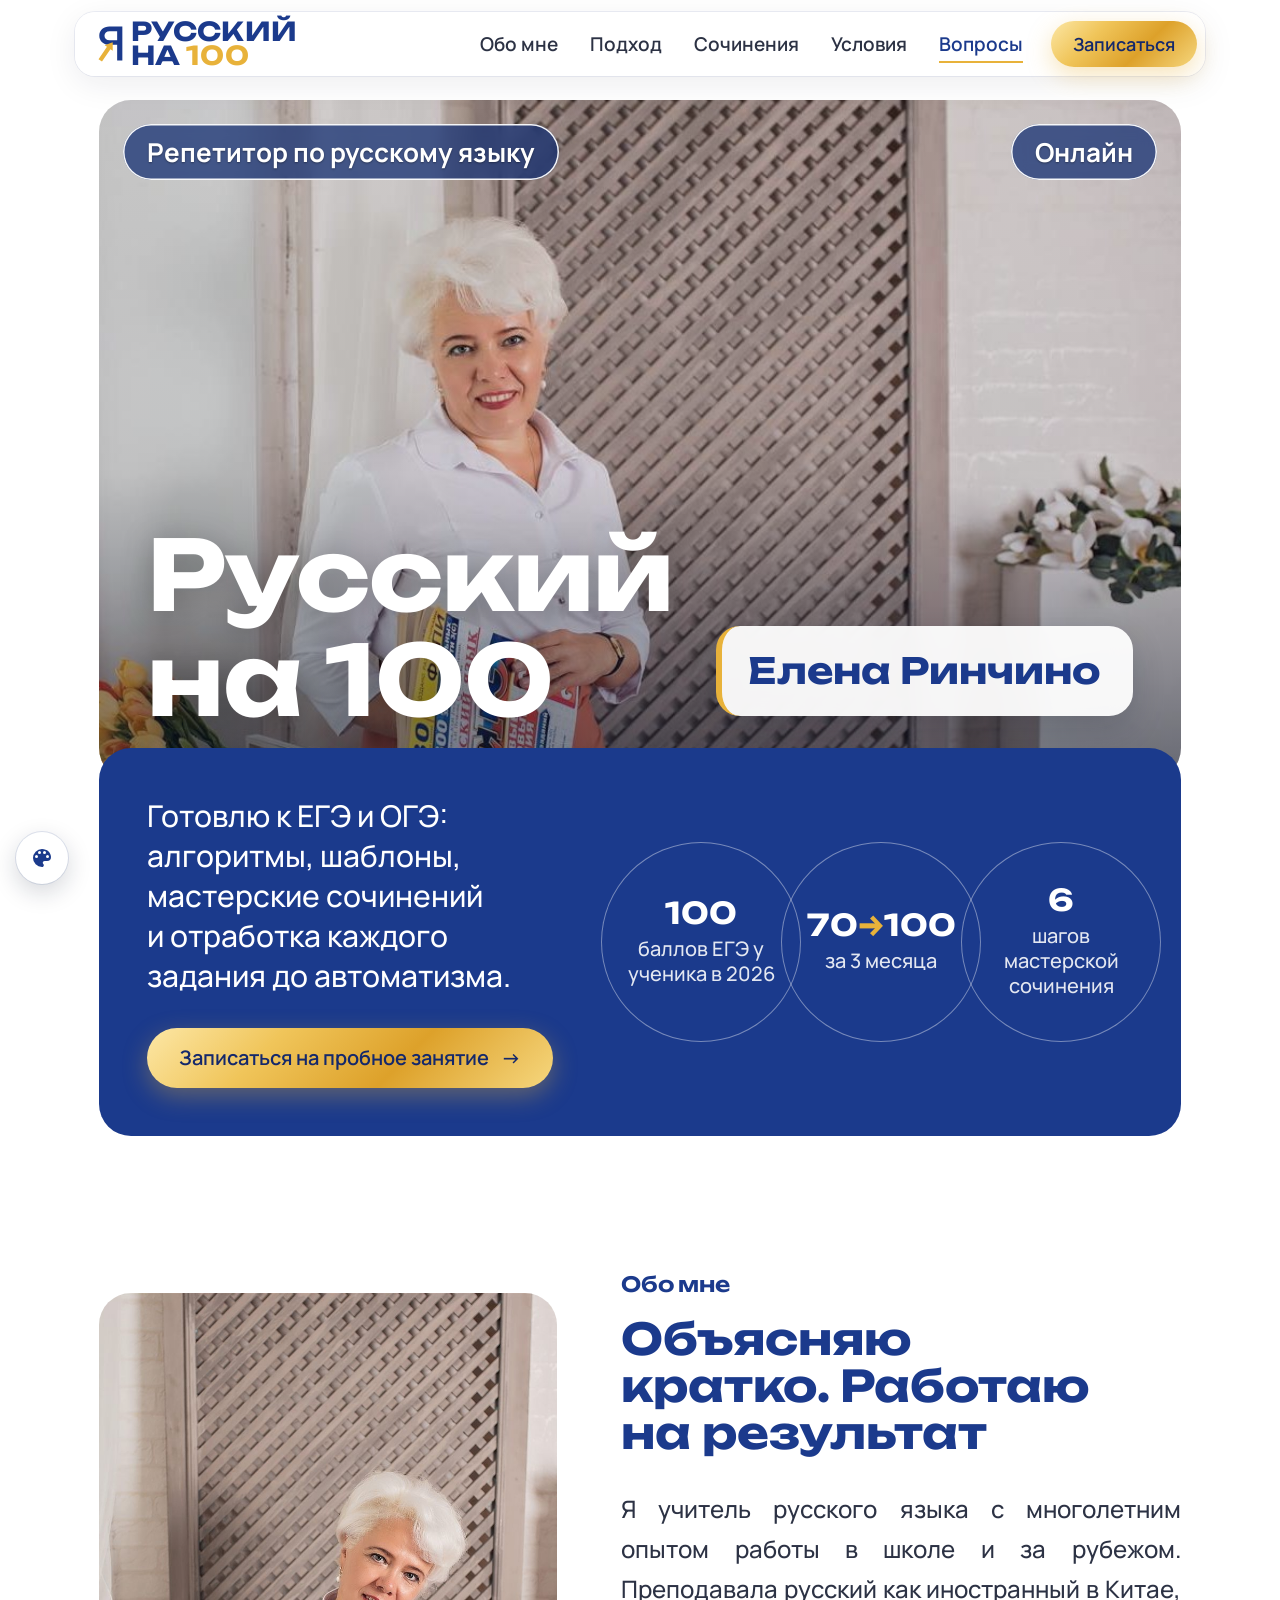
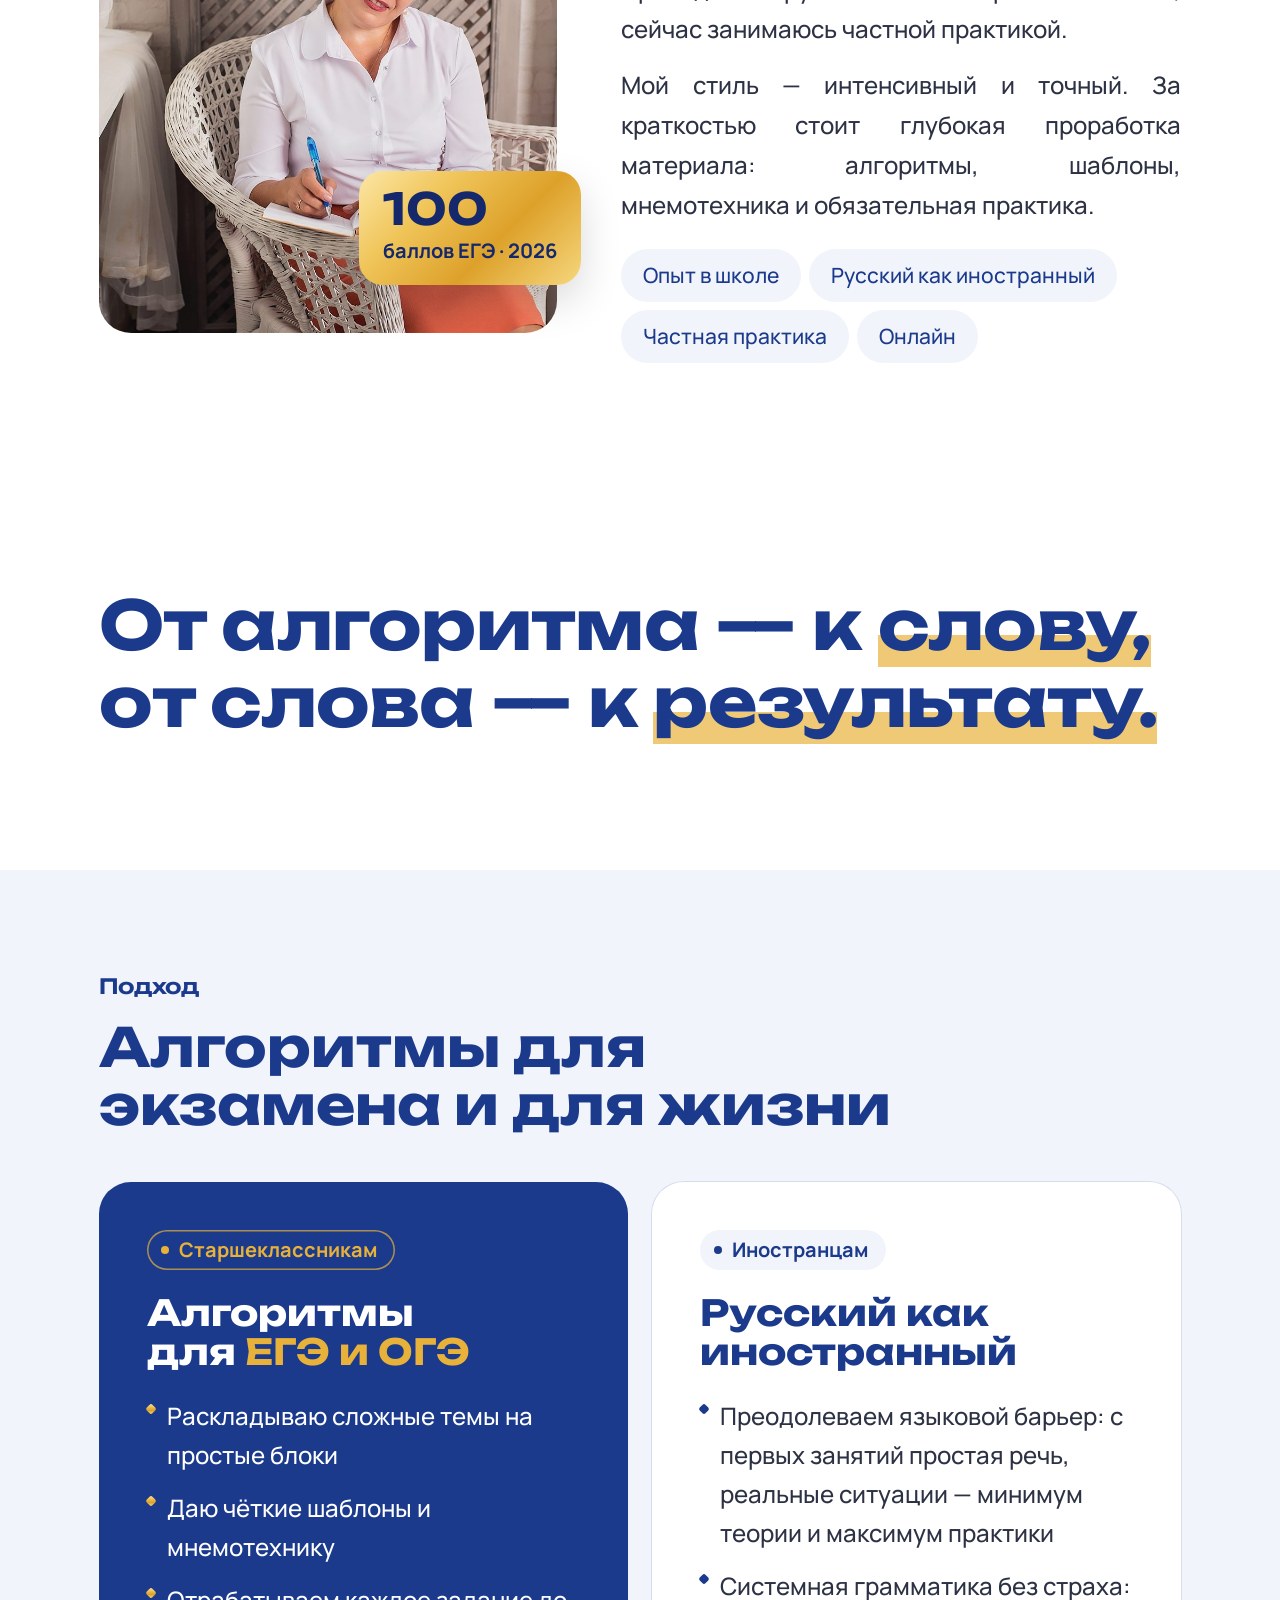
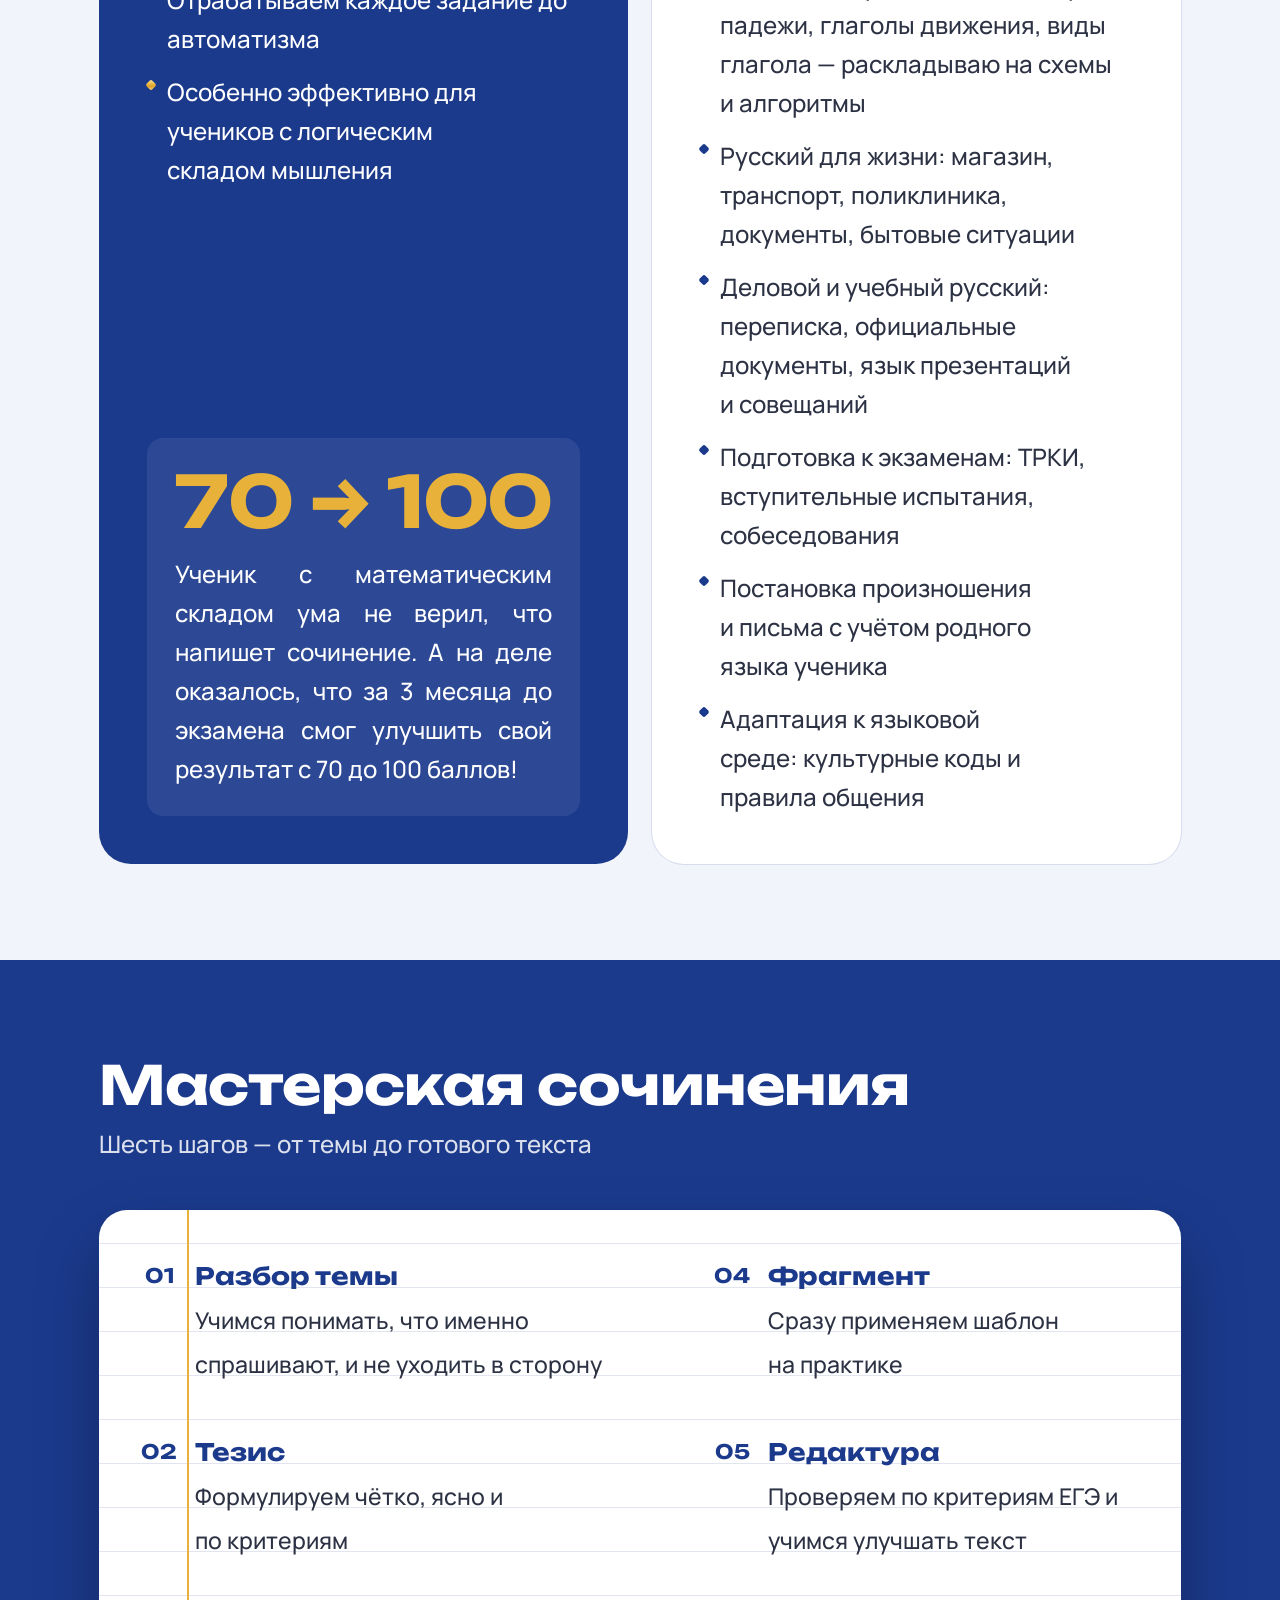
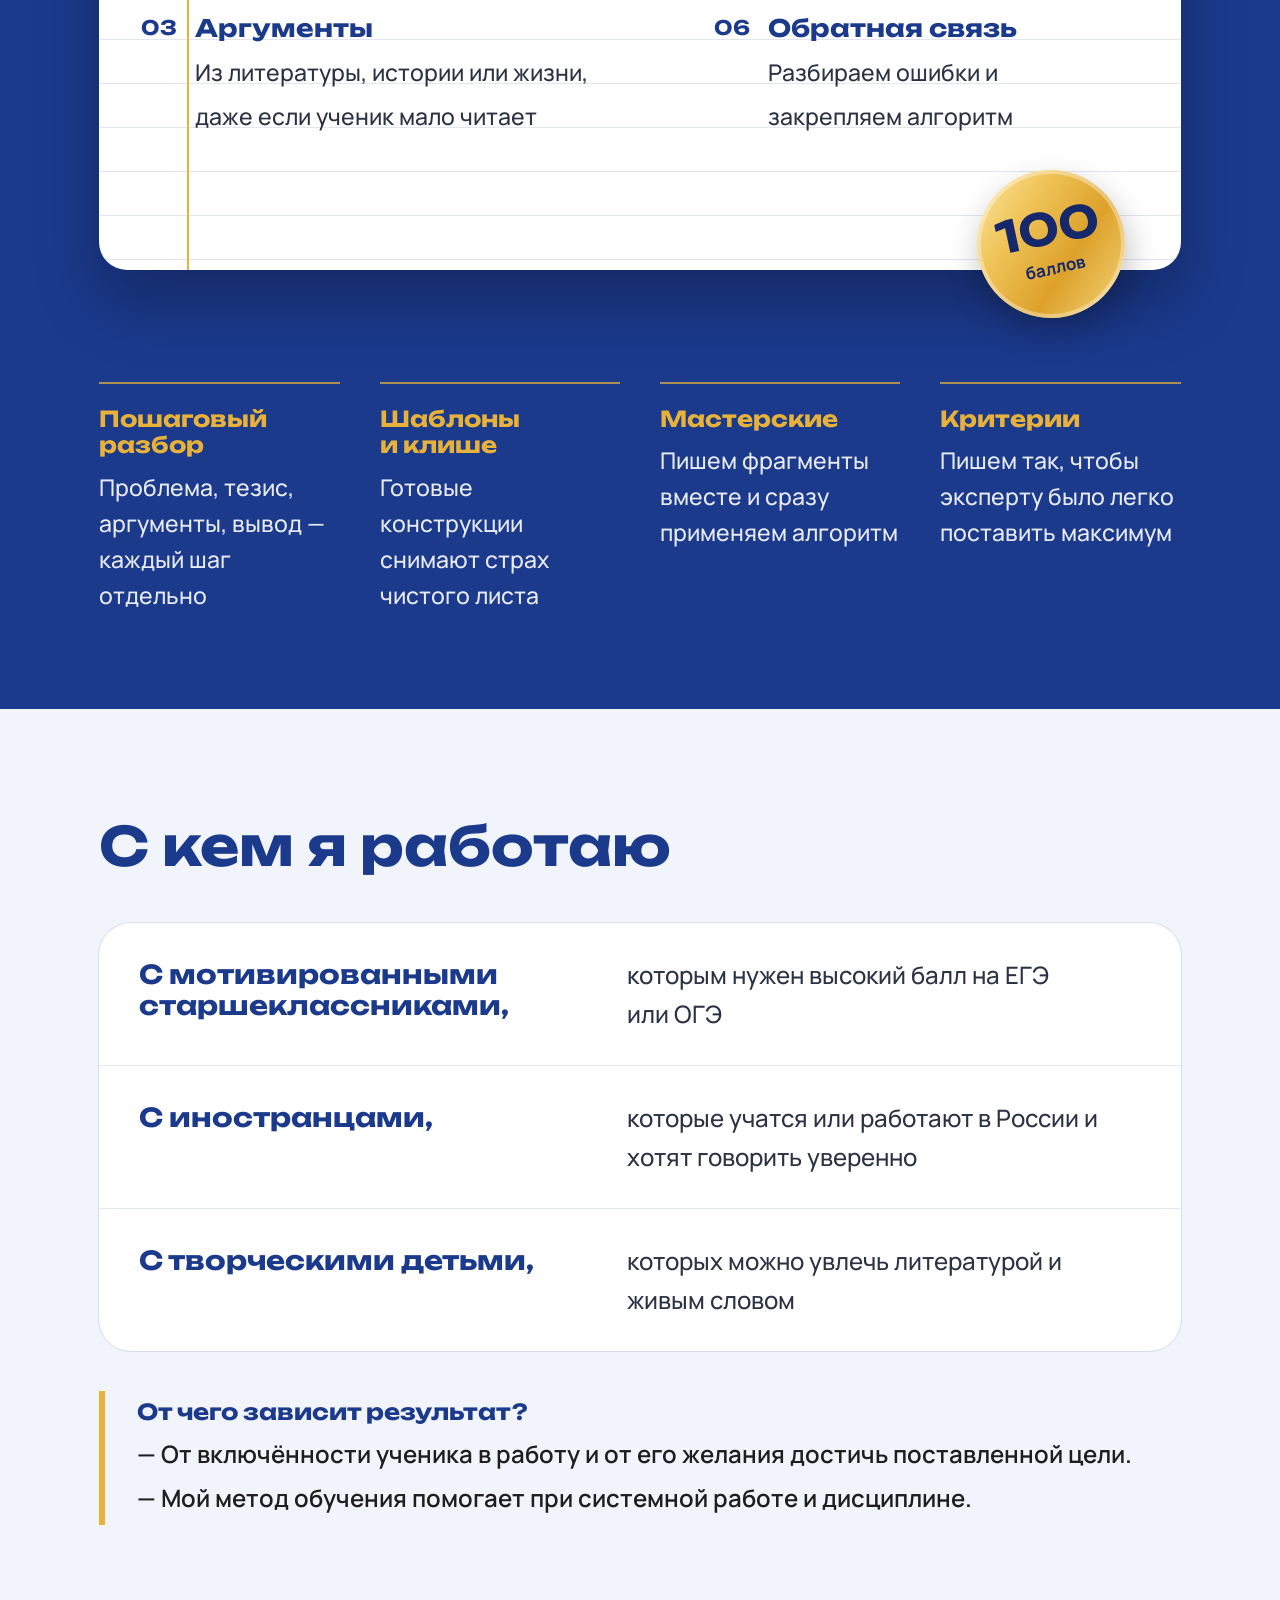
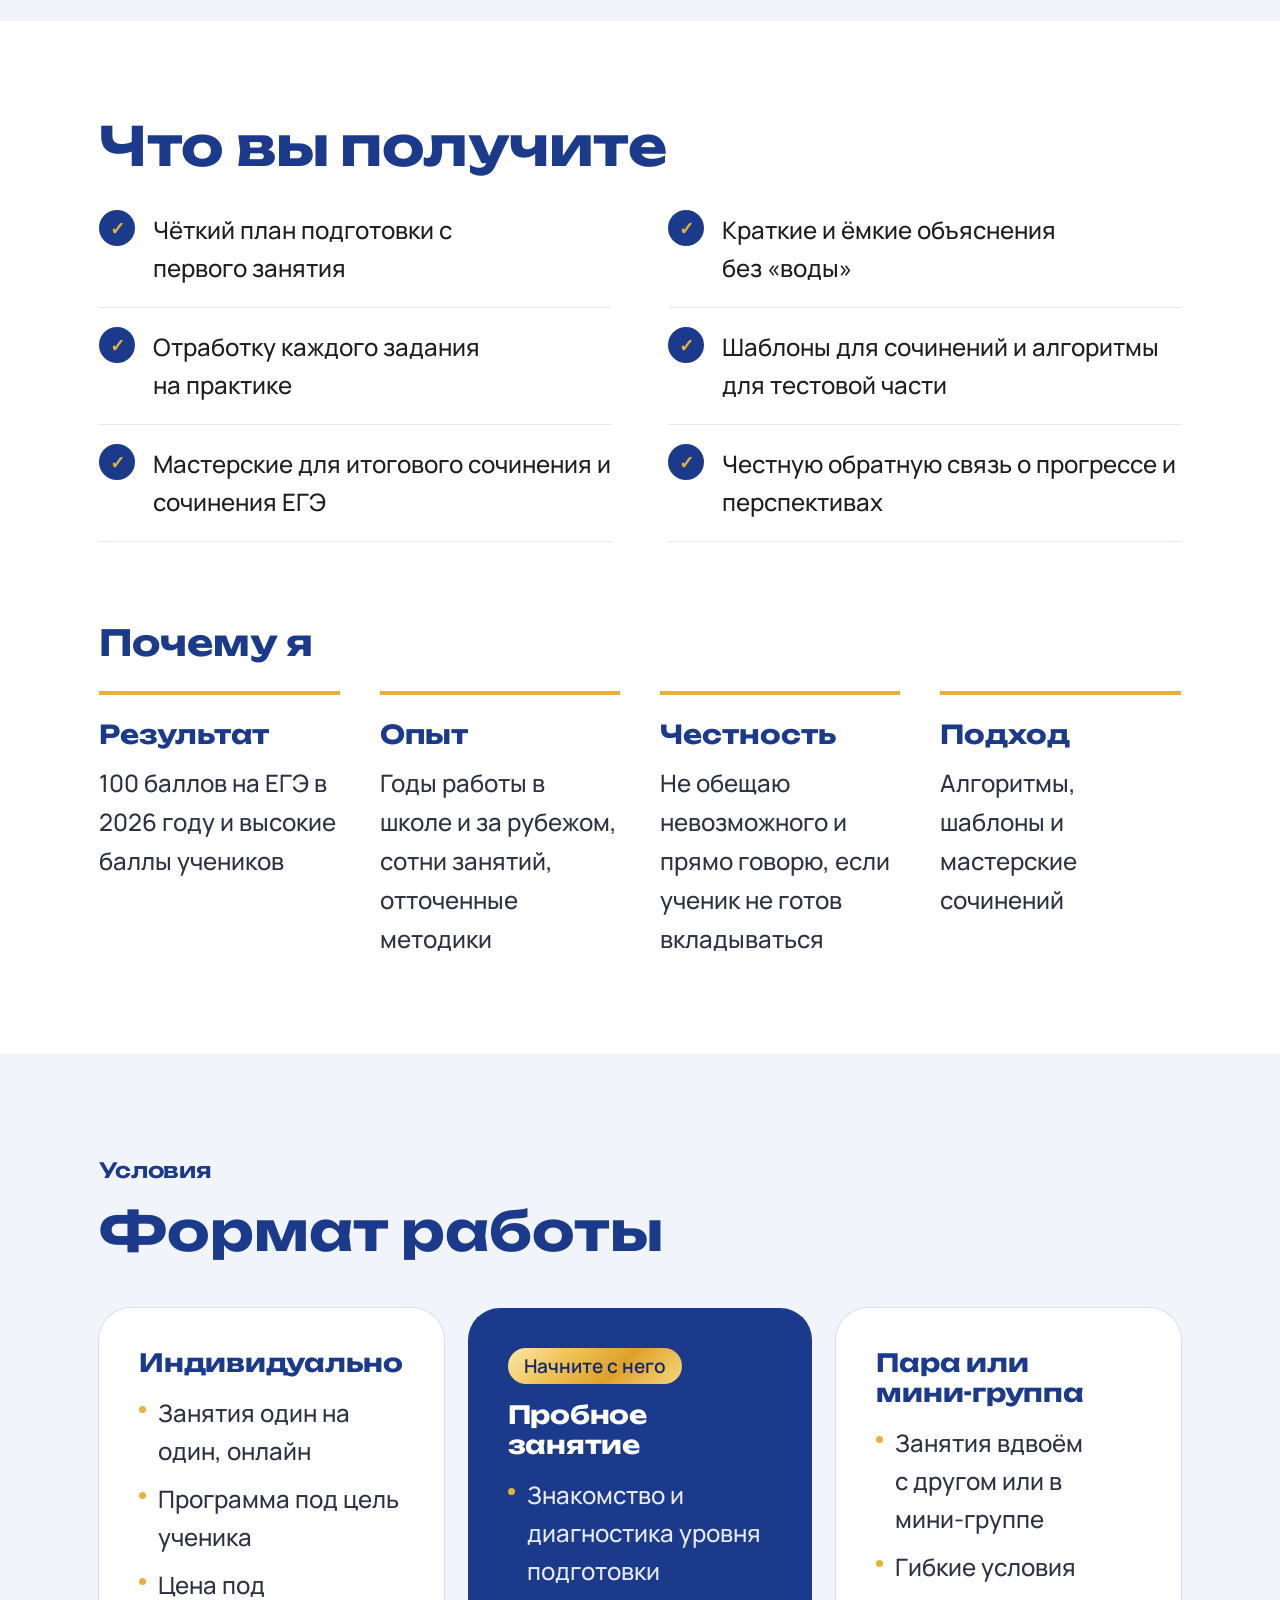
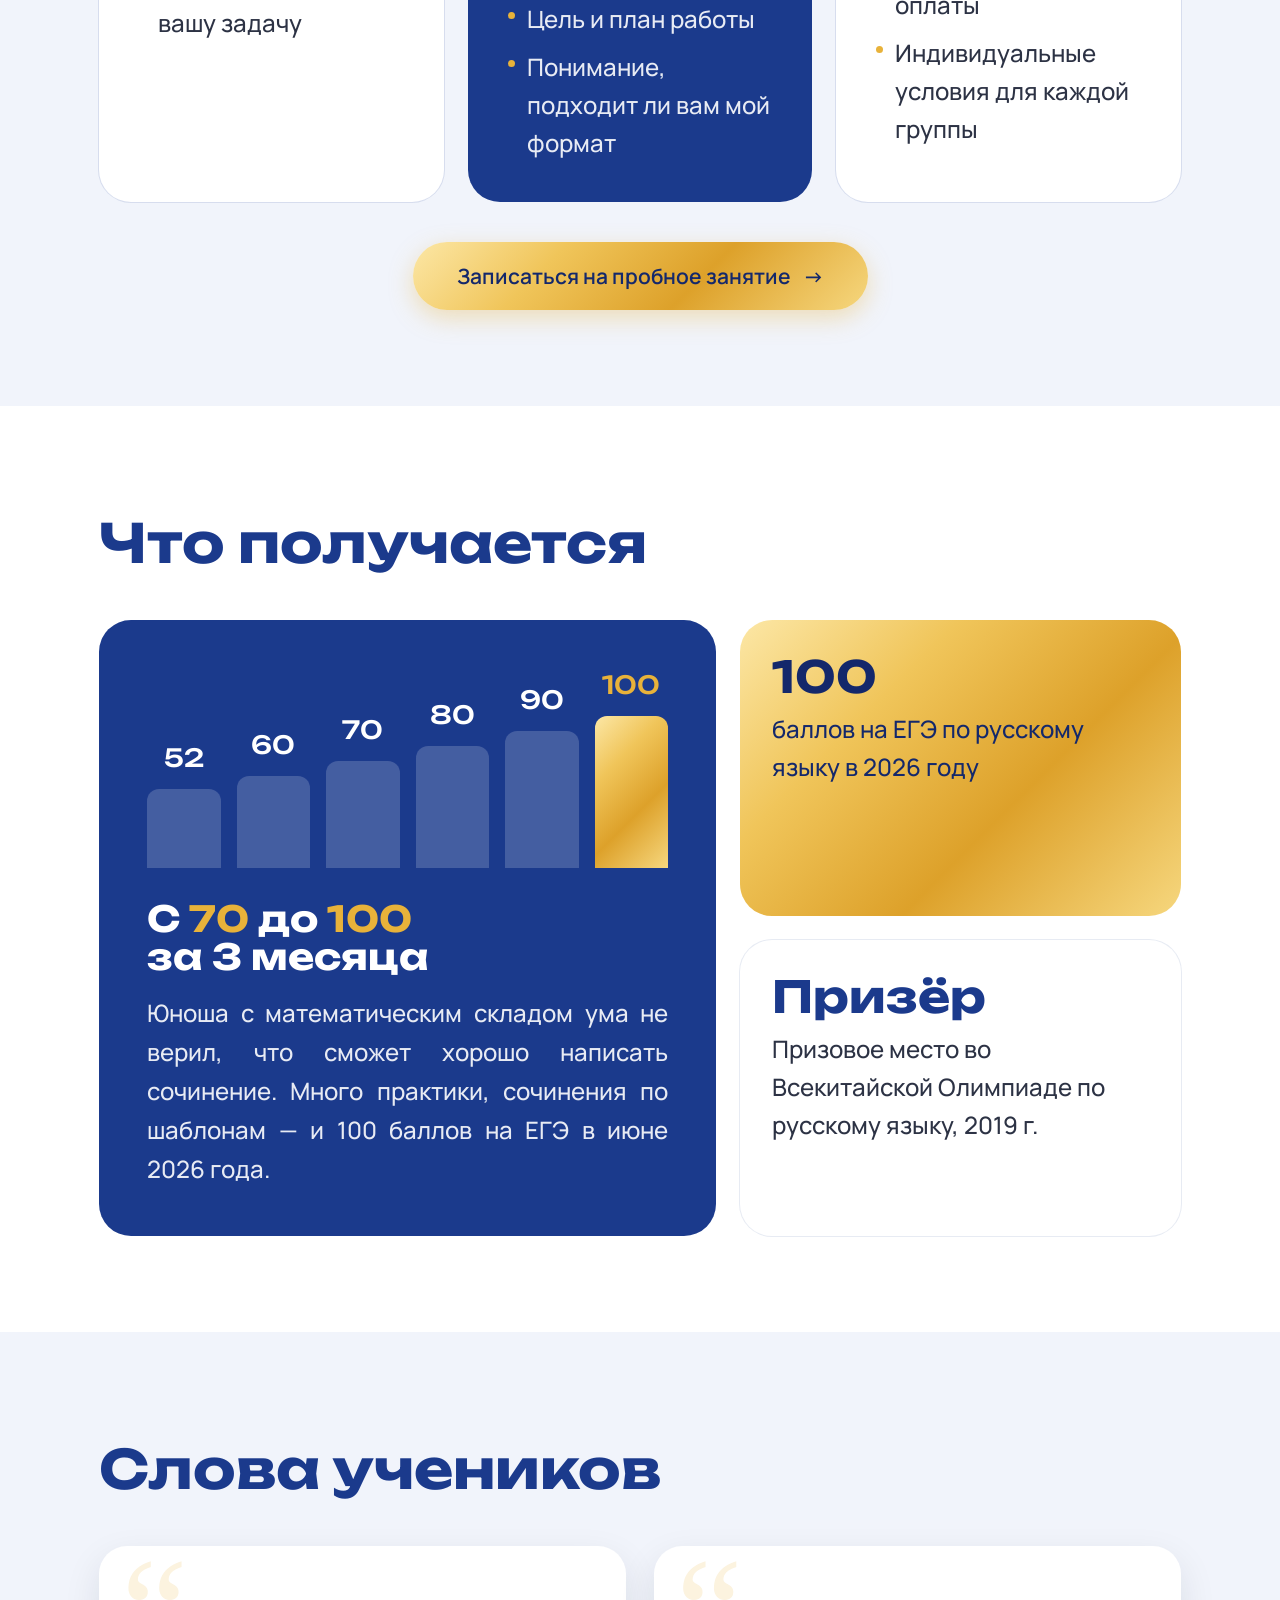
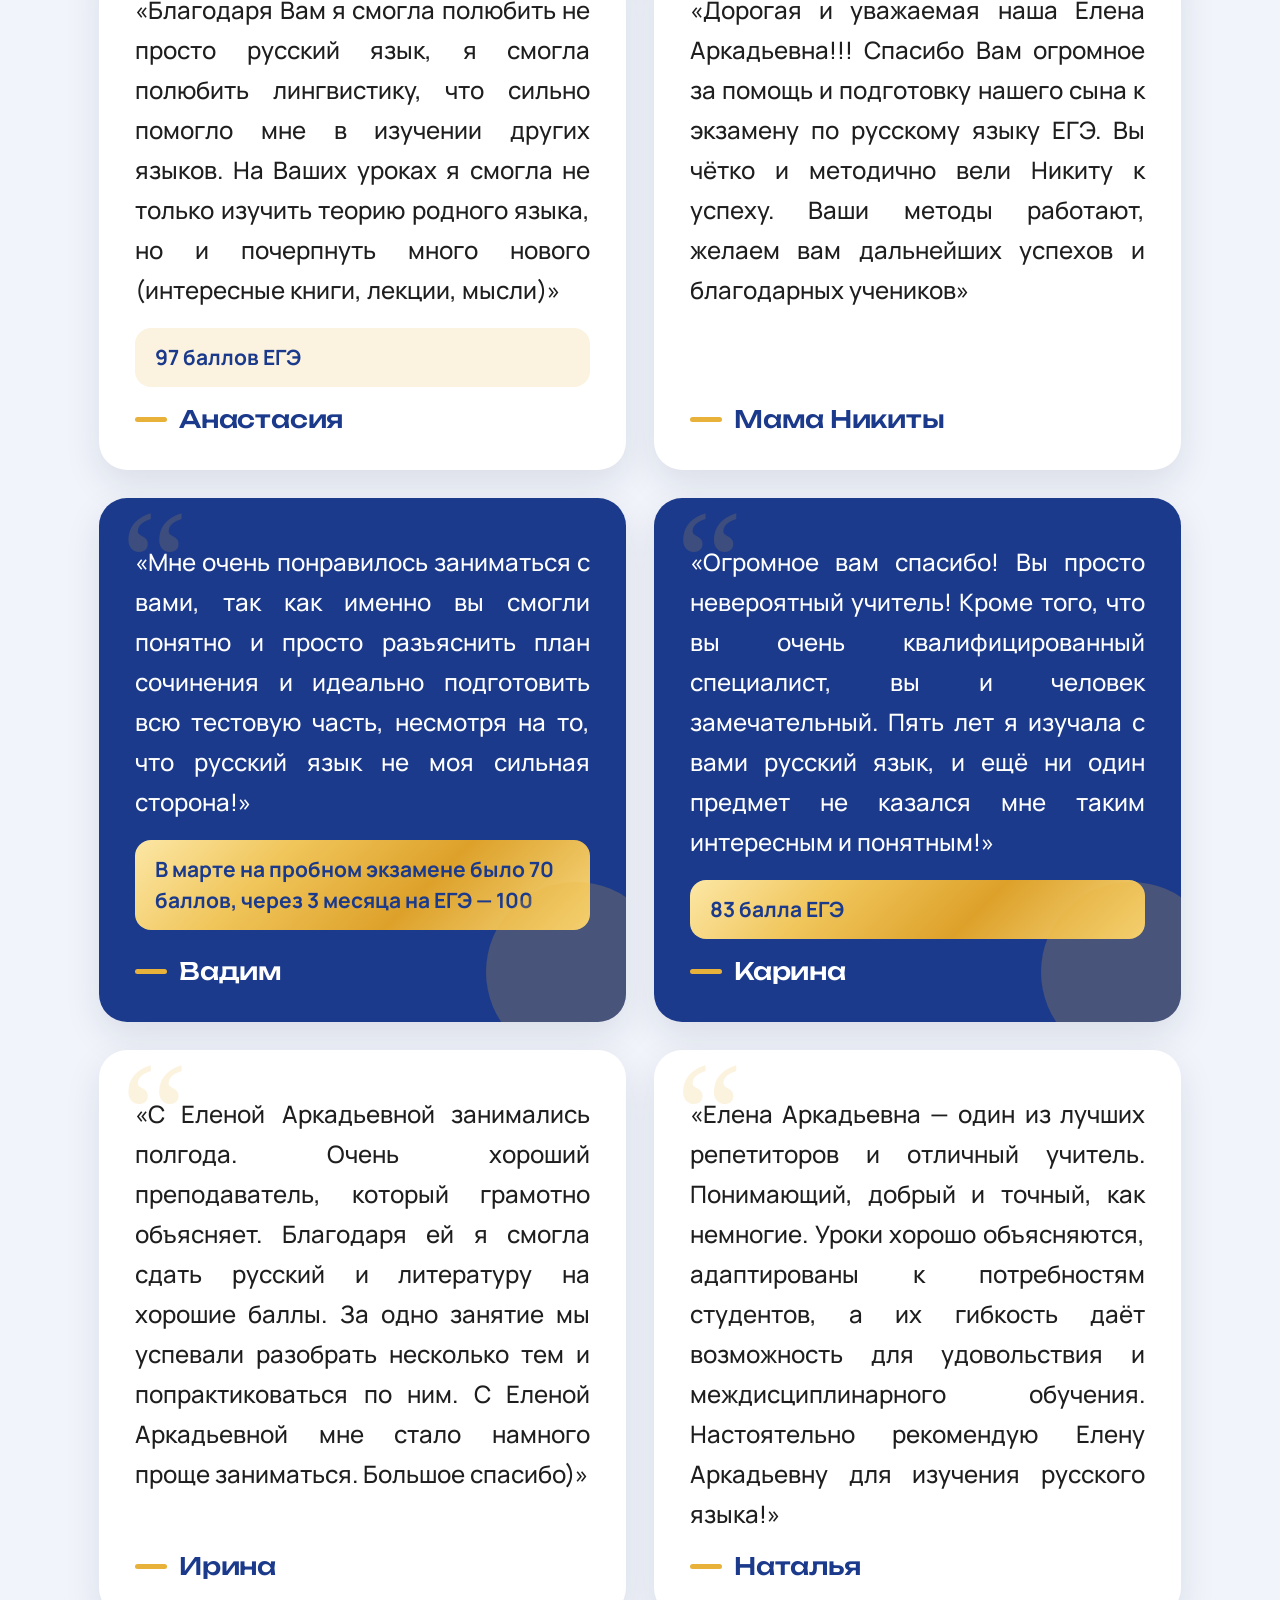
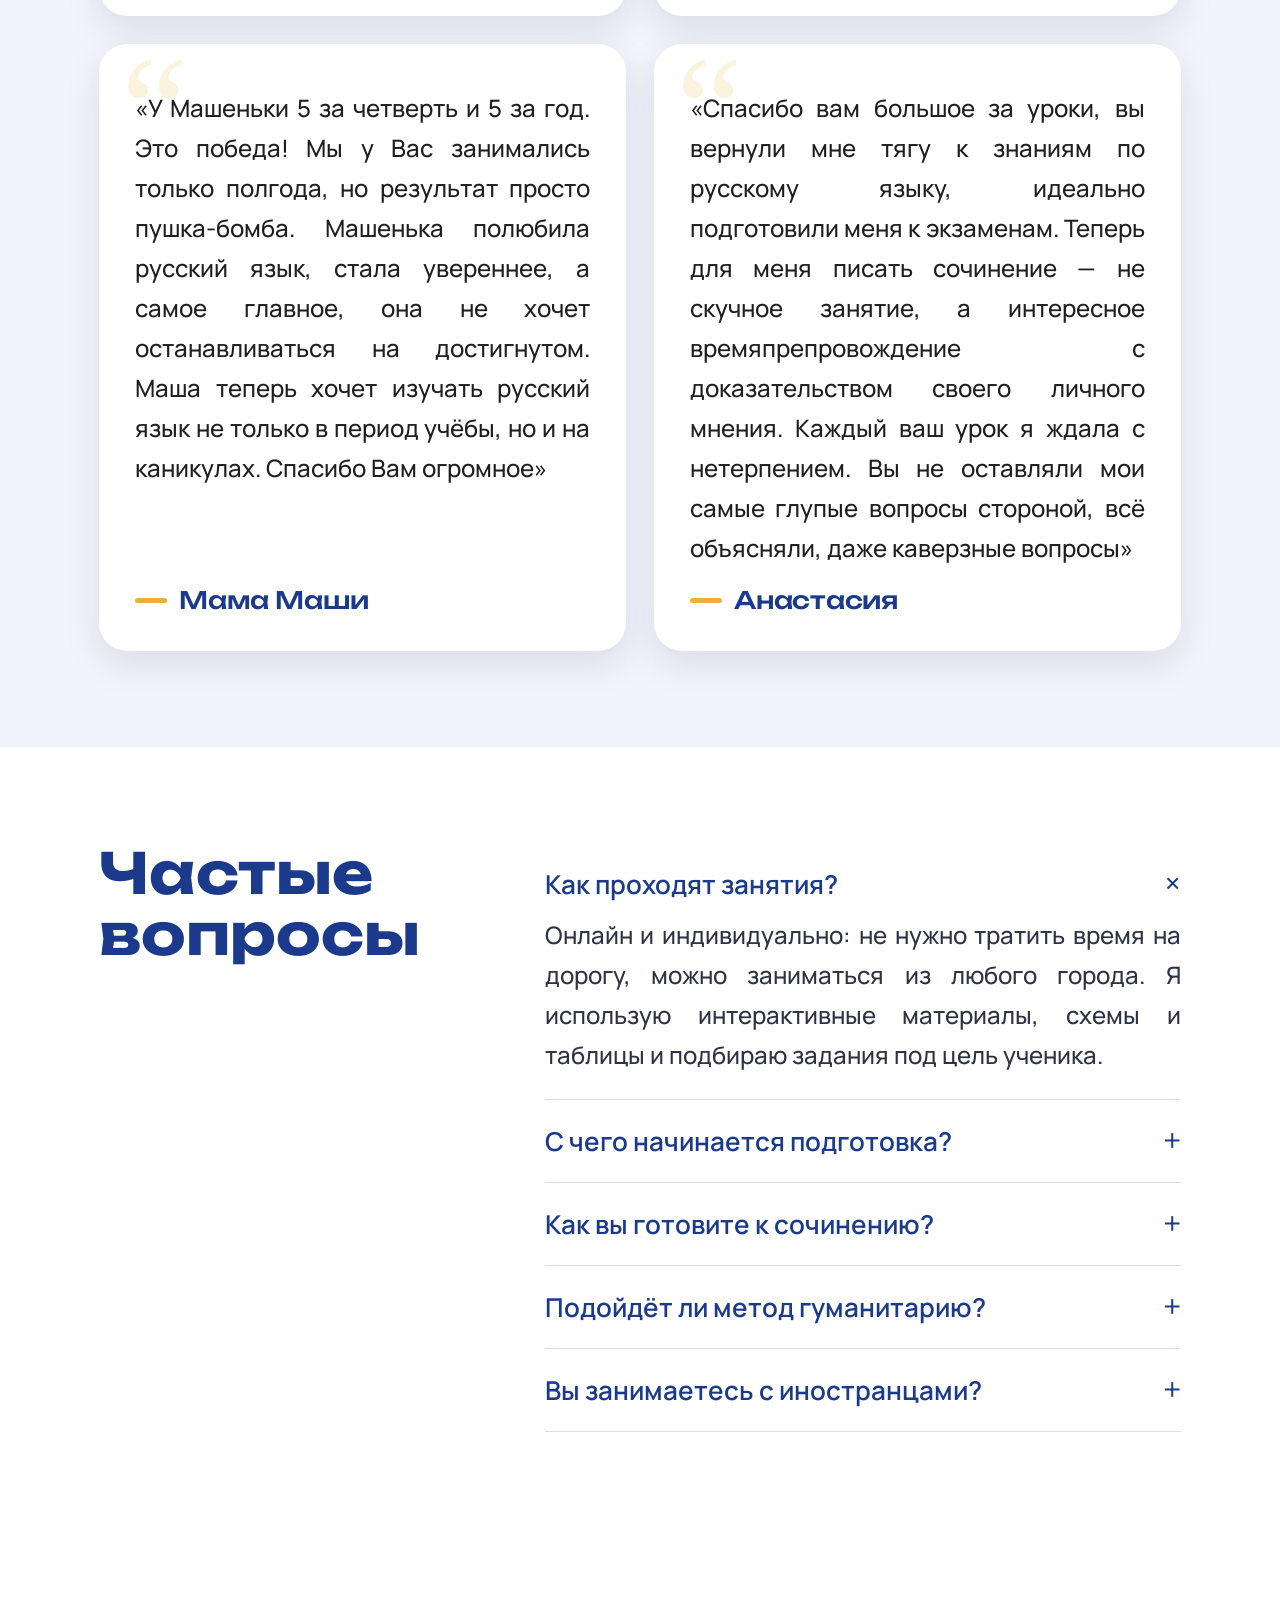
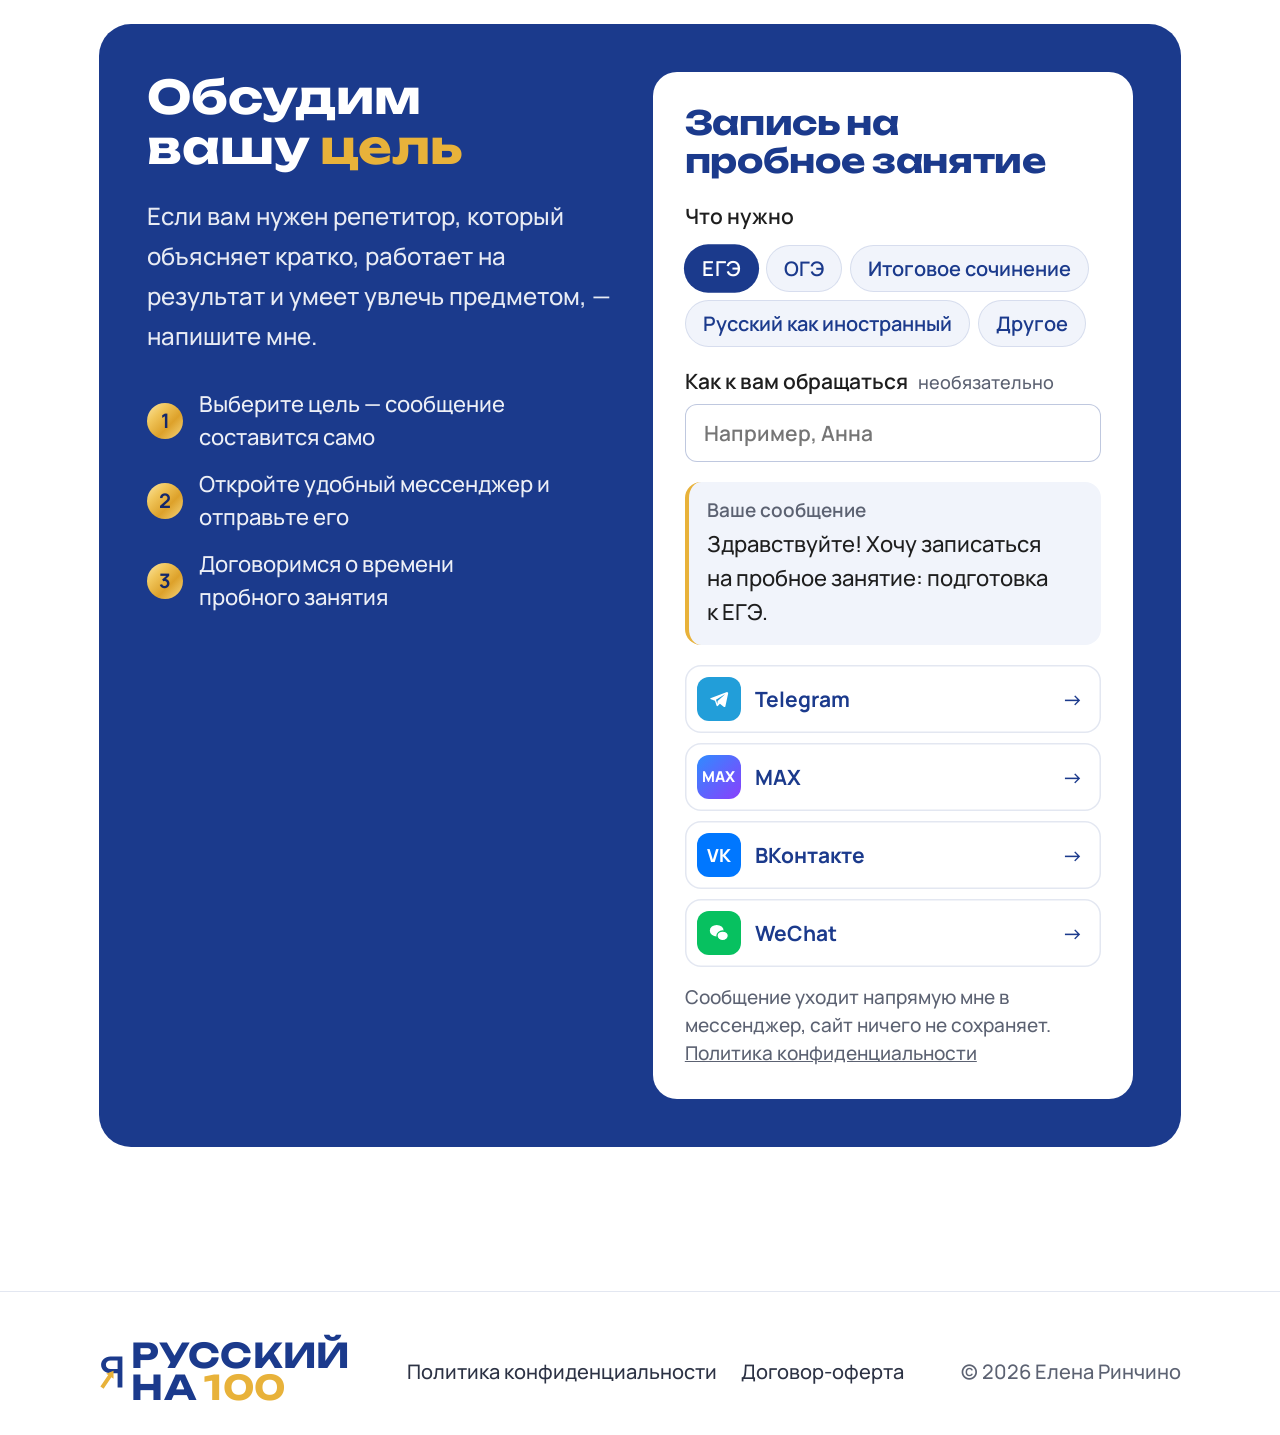
==== index.html @ bca1a2e4 "Update" ====
<!doctype html>
<html lang="ru">
<head>
<meta charset="utf-8">
<meta name="viewport" content="width=device-width, initial-scale=1">
<script src="js/theme.js?v=20261124z6"></script>
<title>Русский на 100 — репетитор по русскому языку, подготовка к ЕГЭ и ОГЭ</title>
<meta name="description" content="Репетитор по русскому языку Елена Ринчино: алгоритмы для ЕГЭ и ОГЭ, мастерские сочинений, онлайн и индивидуально. Ученик сдал ЕГЭ на 100 баллов в 2026 году.">
<meta property="og:title" content="Русский на 100 — подготовка к ЕГЭ и ОГЭ">
<meta property="og:description" content="От алгоритма к слову, от слова к результату. Онлайн, индивидуально.">
<meta property="og:image" content="img/photo2.jpg">
<meta name="theme-color" content="#1B3A8C">
<link rel="icon" href="img/favicon.svg" type="image/svg+xml">
<link rel="preconnect" href="https://fonts.googleapis.com"><link rel="preconnect" href="https://fonts.gstatic.com" crossorigin>
<link href="https://fonts.googleapis.com/css2?family=Unbounded:wght@600;700&family=Manrope:wght@400;500;600;700&display=swap" rel="stylesheet">
<script>document.documentElement.classList.add("js")</script>
<link rel="stylesheet" href="css/site.css?v=20261124z6">
</head>
<body class="v03" id="top">
<a class="skip" href="#main">Перейти к содержанию</a>

<header class="hdr"><div class="bar">
  <a class="logo" href="#top" aria-label="Русский на 100 — на главную"><svg viewBox="0 0 80 120" width="29" height="44" aria-hidden="true"><path fill-rule="evenodd" d="M78 8 H38 C20 8 7 20 7 36 C7 52 20 64 38 64 H62 V112 H78 Z M62 22 H39 C29 22 23 28 23 36 C23 44 29 50 39 50 H62 Z" fill="#1B3A8C"/><polygon points="4.64,108.33 15.36,115.67 41.36,77.67 48.4,82.5 48.4,55.85 23.6,65.5 30.64,70.33" fill="#E8B23A"/></svg><span class="wm" >Русский<br>на <b>100</b></span></a>
  <nav aria-label="Разделы"><a href="#about">Обо мне</a><a href="#approach">Подход</a><a href="#essay">Сочинения</a><a href="#price">Условия</a><a href="#faq">Вопросы</a></nav>
  <a class="btn pri sm" href="#contact">Записаться</a>
  <button class="burger" type="button" aria-label="Меню" aria-expanded="false" aria-controls="mpanel"><i></i><i></i><i></i></button>
</div></header>
<div class="mpanel" id="mpanel" aria-hidden="true"><a href="#about">Обо мне</a><a href="#approach">Подход</a><a href="#essay">Сочинения</a><a href="#price">Условия</a><a href="#faq">Вопросы</a><a href="#contact">Контакты</a><a class="btn pri full" href="#contact">Записаться на пробное <span class="ar" aria-hidden="true">→</span></a></div>

<main id="main">

<section class="wrap h-ov" aria-labelledby="h1">
  <div class="ph"><img src="img/photo2.jpg" alt="Елена Ринчино, репетитор по русскому языку" fetchpriority="high">
    <div class="tags"><span>Репетитор по русскому языку</span><span>Онлайн</span></div>
    <h1 id="h1" class="disp">Русский<br>на 100</h1>
    <div class="hello"><b>Елена Ринчино</b></div></div>
  <div class="panel"><div class="pl"><p>Готовлю к ЕГЭ и ОГЭ: алгоритмы, шаблоны, мастерские сочинений и отработка каждого задания до автоматизма.</p>
    <a class="btn pri" href="#contact">Записаться на пробное занятие <span class="ar" aria-hidden="true">→</span></a></div>
    <div class="circ"><div><b>100</b><span>баллов ЕГЭ у ученика в 2026</span></div><div><b>70<i>→</i>100</b><span>за 3 месяца</span></div><div><b>6</b><span>шагов мастерской сочинения</span></div></div></div>
</section>

<section class="sec" id="about"><div class="wrap about rv">
  <div class="ph"><img src="img/photo1.jpg" alt="Елена Ринчино с пособием для подготовки к ЕГЭ" loading="lazy"><div class="badge"><b>100</b><span>баллов ЕГЭ · 2026</span></div></div>
  <div class="txt"><span class="eyb">Обо мне</span><h2>Объясняю кратко. Работаю на результат</h2>
    <p class="pretty">Я учитель русского языка с многолетним опытом работы в школе и за рубежом. Преподавала русский как иностранный в Китае, сейчас занимаюсь частной практикой.</p>
    <p class="pretty">Мой стиль — интенсивный и точный. За краткостью стоит глубокая проработка материала: алгоритмы, шаблоны, мнемотехника и обязательная практика.</p>
    <div class="facts"><span class="chip">Опыт в школе</span><span class="chip">Русский как иностранный</span><span class="chip">Частная практика</span><span class="chip">Онлайн</span></div></div>
</div></section>

<section class="tl" aria-label="Девиз"><div class="wrap"><p data-tl><span class="">От</span> <span class="">алгоритма</span>&nbsp;<span class="">—</span> <span class="">к</span>&nbsp;<span class="acc">слову,</span><br> <span class="">от</span> <span class="">слова</span>&nbsp;<span class="">—</span> <span class="">к</span>&nbsp;<span class="acc">результату.</span></p></div></section>

<section class="sec sfbg" id="approach"><div class="wrap">
  <div class="shd rv"><div><span class="eyb">Подход</span><h2>Алгоритмы для экзамена и для жизни</h2></div></div>
  <div class="ap rv">
    <article class="apc a1"><span class="n">Старшеклассникам</span><h3>Алгоритмы для <b>ЕГЭ и ОГЭ</b></h3><ul><li>Раскладываю сложные темы на простые блоки</li><li>Даю чёткие шаблоны и мнемотехнику</li><li>Отрабатываем каждое задание до автоматизма</li><li>Особенно эффективно для учеников с логическим складом мышления</li></ul>
      <div class="case"><b>70 → 100</b>Ученик с математическим складом ума не верил, что напишет сочинение. А на деле оказалось, что за 3 месяца до экзамена смог улучшить свой результат с 70 до 100 баллов!</div></article>
    <article class="apc a2"><span class="n">Иностранцам</span><h3>Русский <b>как иностранный</b></h3><ul><li>Преодолеваем языковой барьер: с первых занятий простая речь, реальные ситуации — минимум теории и максимум практики</li><li>Системная грамматика без страха: падежи, глаголы движения, виды глагола — раскладываю на схемы и алгоритмы</li><li>Русский для жизни: магазин, транспорт, поликлиника, документы, бытовые ситуации</li><li>Деловой и учебный русский: переписка, официальные документы, язык презентаций и совещаний</li><li>Подготовка к экзаменам: ТРКИ, вступительные испытания, собеседования</li><li>Постановка произношения и письма с учётом родного языка ученика</li><li>Адаптация к языковой среде: культурные коды и правила общения</li></ul></article>
  </div>
</div></section>

<section class="sec ink" id="essay"><div class="wrap ess">
  <div class="ess-hd rv"><h2>Мастерская сочинения</h2><p>Шесть шагов — от темы до готового текста</p></div>
  <div class="sheet rv"><ol class="steps"><li class="step"><b>01</b><h3>Разбор темы</h3><p>Учимся понимать, что именно спрашивают, и не уходить в сторону</p></li><li class="step"><b>02</b><h3>Тезис</h3><p>Формулируем чётко, ясно и по критериям</p></li><li class="step"><b>03</b><h3>Аргументы</h3><p>Из литературы, истории или жизни, даже если ученик мало читает</p></li><li class="step"><b>04</b><h3>Фрагмент</h3><p>Сразу применяем шаблон на практике</p></li><li class="step"><b>05</b><h3>Редактура</h3><p>Проверяем по критериям ЕГЭ и учимся улучшать текст</p></li><li class="step"><b>06</b><h3>Обратная связь</h3><p>Разбираем ошибки и закрепляем алгоритм</p></li></ol><div class="grade" aria-hidden="true"><b>100</b><span>баллов</span></div></div>
  <div class="tmpl rv"><div><h3>Пошаговый разбор</h3><p>Проблема, тезис, аргументы, вывод — каждый шаг отдельно</p></div><div><h3>Шаблоны и клише</h3><p>Готовые конструкции снимают страх чистого листа</p></div><div><h3>Мастерские</h3><p>Пишем фрагменты вместе и сразу применяем алгоритм</p></div><div><h3>Критерии</h3><p>Пишем так, чтобы эксперту было легко поставить максимум</p></div></div>
</div></section>

<section class="sec sfbg"><div class="wrap">
  <div class="shd rv"><div><h2>С кем я работаю</h2></div></div>
  <div class="who2 rv"><div class="whoc y"><ul><li><h3>С мотивированными старшеклассниками,</h3><p>которым нужен высокий балл на ЕГЭ или ОГЭ</p></li><li><h3>С иностранцами,</h3><p>которые учатся или работают в России и хотят говорить уверенно</p></li><li><h3>С творческими детьми,</h3><p>которых можно увлечь литературой и живым словом</p></li></ul></div>
  <div class="whoc n"><h3>От чего зависит результат?</h3><ul><li>— От включённости ученика в работу и от его желания достичь поставленной цели.</li><li>— Мой метод обучения помогает при системной работе и дисциплине.</li></ul></div></div>
</div></section>

<section class="sec"><div class="wrap fmt rv">
  <div class="get"><h2>Что вы получите</h2><ul><li>Чёткий план подготовки с первого занятия</li><li>Краткие и ёмкие объяснения без «воды»</li><li>Отработку каждого задания на практике</li><li>Шаблоны для сочинений и алгоритмы для тестовой части</li><li>Мастерские для итогового сочинения и сочинения ЕГЭ</li><li>Честную обратную связь о прогрессе и перспективах</li></ul></div>
  <div class="whyb"><h3>Почему я</h3><div class="why"><div><h4>Результат</h4><p>100 баллов на ЕГЭ в 2026 году и высокие баллы учеников</p></div><div><h4>Опыт</h4><p>Годы работы в школе и за рубежом, сотни занятий, отточенные методики</p></div><div><h4>Честность</h4><p>Не обещаю невозможного и прямо говорю, если ученик не готов вкладываться</p></div><div><h4>Подход</h4><p>Алгоритмы, шаблоны и мастерские сочинений</p></div></div>
</div></section>

<section class="sec sfbg" id="price"><div class="wrap">
  <div class="shd rv"><div><span class="eyb">Условия</span><h2>Формат работы</h2></div></div>
  <div class="price rv">
    <div class="pc"><h3>Индивидуально</h3><ul><li>Занятия один на один, онлайн</li><li>Программа под цель ученика</li><li>Цена под вашу задачу</li></ul></div>
    <div class="pc hi"><span class="tg">Начните с него</span><h3>Пробное занятие</h3><ul><li>Знакомство и диагностика уровня подготовки</li><li>Цель и план работы</li><li>Понимание, подходит ли вам мой формат</li></ul></div>
    <div class="pc"><h3>Пара или мини-группа</h3><ul><li>Занятия вдвоём с другом или в мини-группе</li><li>Гибкие условия оплаты</li><li>Индивидуальные условия для каждой группы</li></ul></div>
  </div>
  <div class="price-cta rv"><a class="btn pri" href="#contact">Записаться на пробное занятие <span class="ar" aria-hidden="true">→</span></a></div>
</div></section>

<section class="sec"><div class="wrap">
  <div class="shd rv"><div><h2>Что получается</h2></div></div>
  <div class="res rv"><div class="rbig"><div class="ch" aria-hidden="true"><i class="" style="height:52%"><span>52</span></i><i class="" style="height:60%"><span>60</span></i><i class="" style="height:70%"><span>70</span></i><i class="" style="height:80%"><span>80</span></i><i class="" style="height:90%"><span>90</span></i><i class="on" style="height:100%"><span>100</span></i></div>
    <div><h3>С <b>70</b> до <b>100</b> за 3 месяца</h3><p class="pretty" style="margin-top:16px">Юноша с математическим складом ума не верил, что сможет хорошо написать сочинение. Много практики, сочинения по шаблонам — и 100 баллов на ЕГЭ в июне 2026 года.</p></div></div>
  <div class="rcol"><div class="rsm"><b>100</b><p>баллов на ЕГЭ по русскому языку в 2026 году</p></div><div class="rsm"><b>Призёр</b><p>Призовое место во Всекитайской Олимпиаде по русскому языку, 2019&nbsp;г.</p></div></div></div>
</div></section>

<section class="sec sfbg" id="reviews"><div class="wrap">
  <div class="shd rv"><div><h2>Слова учеников</h2></div></div>
  <div class="revs rv">
    <figure class="rev"><blockquote>«Благодаря Вам я смогла полюбить не просто русский язык, я смогла полюбить лингвистику, что сильно помогло мне в изучении других языков. На Ваших уроках я смогла не только изучить теорию родного языка, но и почерпнуть много нового (интересные книги, лекции, мысли)»</blockquote><p class="res-note">97 баллов ЕГЭ</p><figcaption>Анастасия</figcaption></figure>
    <figure class="rev"><blockquote>«Дорогая и уважаемая наша Елена Аркадьевна!!! Спасибо Вам огромное за помощь и подготовку нашего сына к экзамену по русскому языку ЕГЭ. Вы чётко и методично вели Никиту к успеху. Ваши методы работают, желаем вам дальнейших успехов и благодарных учеников»</blockquote><figcaption>Мама Никиты</figcaption></figure>
    <figure class="rev feat"><blockquote>«Мне очень понравилось заниматься с вами, так как именно вы смогли понятно и просто разъяснить план сочинения и идеально подготовить всю тестовую часть, несмотря на то, что русский язык не моя сильная сторона!»</blockquote><p class="res-note">В марте на пробном экзамене было 70 баллов, через 3 месяца на ЕГЭ — 100</p><figcaption>Вадим</figcaption></figure>
    <figure class="rev feat"><blockquote>«Огромное вам спасибо! Вы просто невероятный учитель! Кроме того, что вы очень квалифицированный специалист, вы и человек замечательный. Пять лет я изучала с вами русский язык, и ещё ни один предмет не казался мне таким интересным и понятным!»</blockquote><p class="res-note">83 балла ЕГЭ</p><figcaption>Карина</figcaption></figure>
    <figure class="rev"><blockquote>«С Еленой Аркадьевной занимались полгода. Очень хороший преподаватель, который грамотно объясняет. Благодаря ей я смогла сдать русский и литературу на хорошие баллы. За одно занятие мы успевали разобрать несколько тем и попрактиковаться по ним. С Еленой Аркадьевной мне стало намного проще заниматься. Большое спасибо)»</blockquote><figcaption>Ирина</figcaption></figure>
    <figure class="rev"><blockquote>«Елена Аркадьевна — один из лучших репетиторов и отличный учитель. Понимающий, добрый и точный, как немногие. Уроки хорошо объясняются, адаптированы к потребностям студентов, а их гибкость даёт возможность для удовольствия и междисциплинарного обучения. Настоятельно рекомендую Елену Аркадьевну для изучения русского языка!»</blockquote><figcaption>Наталья</figcaption></figure>
    <figure class="rev"><blockquote>«У Машеньки 5 за четверть и 5 за год. Это победа! Мы у Вас занимались только полгода, но результат просто пушка-бомба. Машенька полюбила русский язык, стала увереннее, а самое главное, она не хочет останавливаться на достигнутом. Маша теперь хочет изучать русский язык не только в период учёбы, но и на каникулах. Спасибо Вам огромное»</blockquote><figcaption>Мама Маши</figcaption></figure>
    <figure class="rev"><blockquote>«Спасибо вам большое за уроки, вы вернули мне тягу к знаниям по русскому языку, идеально подготовили меня к экзаменам. Теперь для меня писать сочинение — не скучное занятие, а интересное времяпрепровождение с доказательством своего личного мнения. Каждый ваш урок я ждала с нетерпением. Вы не оставляли мои самые глупые вопросы стороной, всё объясняли, даже каверзные вопросы»</blockquote><figcaption>Анастасия</figcaption></figure>
  </div>
</div></section>

<section class="sec" id="faq"><div class="wrap faq rv"><h2>Частые<br>вопросы</h2><div><details open><summary>Как проходят занятия?</summary><p>Онлайн и индивидуально: не нужно тратить время на дорогу, можно заниматься из любого города. Я использую интерактивные материалы, схемы и таблицы и подбираю задания под цель ученика.</p></details><details><summary>С чего начинается подготовка?</summary><p>С пробного занятия. Знакомимся, определяем уровень и цель, и с первого урока у ученика есть чёткий план подготовки.</p></details><details><summary>Как вы готовите к сочинению?</summary><p>Через мастерские: шесть шагов от разбора темы до обратной связи, готовые конструкции для вступления, основной части и заключения и отработка на реальных критериях ЕГЭ.</p></details><details><summary>Подойдёт ли метод гуманитарию?</summary><p>Да. Ученикам с логическим складом ума алгоритм особенно близок, а гуманитариям он даёт опору: вместо хаоса и ожидания вдохновения появляется понятная система.</p></details><details><summary>Вы занимаетесь с иностранцами?</summary><p>Да. Я преподавала русский как иностранный в Китае. Помогаю преодолеть языковой барьер, разложить грамматику на схемы, освоить русский для жизни, учёбы и работы и подготовиться к ТРКИ.</p></details></div></div></section>

<section class="sec" id="contact"><div class="wrap"><div class="fin rv">
  <div class="fin-l"><h2>Обсудим<br>вашу <b>цель</b></h2><p class="lead pretty">Если вам нужен репетитор, который объясняет кратко, работает на результат и умеет увлечь предметом, — напишите мне.</p>
    <ol class="how"><li><b>1</b>Выберите цель — сообщение составится само</li><li><b>2</b>Откройте удобный мессенджер и отправьте его</li><li><b>3</b>Договоримся о времени пробного занятия</li></ol></div>
  <div class="msg" data-msg data-tg="ELENA_RINCHINO" data-vk="id313068972" data-wechat="WECHAT_ID">
    <h3>Запись на пробное занятие</h3>
    <fieldset class="goals"><legend>Что нужно</legend>
      <label><input type="radio" name="goal" value="подготовка к ЕГЭ" checked><span>ЕГЭ</span></label>
      <label><input type="radio" name="goal" value="подготовка к ОГЭ"><span>ОГЭ</span></label>
      <label><input type="radio" name="goal" value="итоговое сочинение"><span>Итоговое сочинение</span></label>
      <label><input type="radio" name="goal" value="русский как иностранный"><span>Русский как иностранный</span></label>
      <label><input type="radio" name="goal" value=""><span>Другое</span></label>
    </fieldset>
    <label class="nm"><span>Как к вам обращаться <small>необязательно</small></span><input name="name" autocomplete="name" placeholder="Например, Анна"></label>
    <div class="prev"><span>Ваше сообщение</span><p data-preview>Здравствуйте! Хочу записаться на пробное занятие: подготовка к ЕГЭ.</p></div>
    <div class="mess">
      <a class="mb" data-m="tg" href="https://t.me/ELENA_RINCHINO" target="_blank" rel="noopener"><i class="ic tg" aria-hidden="true"><svg viewBox="0 0 24 24" width="22" height="22"><path fill="#fff" d="M20.7 4.3 3.4 11c-1.2.5-1.2 1.1-.2 1.4l4.4 1.4 1.7 5.2c.2.6.3.8.8.8.4 0 .6-.2.8-.4l2.1-2.1 4.4 3.3c.8.5 1.4.2 1.6-.8l2.9-13.6c.3-1.2-.4-1.7-1.2-1.4Zm-2.6 3.1-7.6 6.9-.3 3.2-1.5-4.6 8.9-5.6c.4-.3.8 0 .5.1Z"/></svg></i><span><b>Telegram</b></span><em aria-hidden="true">→</em></a>
      <a class="mb" data-m="max" href="https://max.ru/u/f9LHodD0cOLZn_haIigInpOX3PL6shkobf6C8e_Fd10epAjxDvaGoL2f32A" target="_blank" rel="noopener"><i class="ic mx" aria-hidden="true">MAX</i><span><b>MAX</b></span><em aria-hidden="true">→</em></a>
      <a class="mb" data-m="vk" href="https://vk.me/id313068972" target="_blank" rel="noopener"><i class="ic vk" aria-hidden="true">VK</i><span><b>ВКонтакте</b></span><em aria-hidden="true">→</em></a>
      <button class="mb" data-m="wc" type="button" aria-expanded="false" aria-controls="wcbox"><i class="ic wc" aria-hidden="true"><svg viewBox="0 0 24 24" width="22" height="22" fill="#fff"><ellipse cx="9.5" cy="9.5" rx="7.5" ry="6.3"/><ellipse cx="16" cy="15" rx="6.2" ry="5.2" stroke="#07C160" stroke-width="1.4"/></svg></i><span><b>WeChat</b></span><em aria-hidden="true">→</em></button>
    </div>
    <div class="wcbox" id="wcbox"><p>Отсканируйте QR-код камерой телефона — добавьте меня в WeChat и отправьте сообщение:</p>
      <img class="wcqr" src="img/wechat-qr.jpg" alt="QR-код WeChat Елены Ринчино" width="200" height="200" loading="lazy">
      <button type="button" class="cp wide" data-copy="msg">Скопировать сообщение</button></div>
    <p class="note" role="status" aria-live="polite"></p>
    <p class="agree">Сообщение уходит напрямую мне в мессенджер, сайт ничего не сохраняет. <a href="politika.html" data-doc="politika.html">Политика конфиденциальности</a></p>
  </div>
</div></div></section>
</main>

<footer class="foot"><div class="wrap"><a class="logo" href="#top" aria-label="Русский на 100 — на главную"><svg viewBox="0 0 80 120" width="24" height="36" aria-hidden="true"><path fill-rule="evenodd" d="M78 8 H38 C20 8 7 20 7 36 C7 52 20 64 38 64 H62 V112 H78 Z M62 22 H39 C29 22 23 28 23 36 C23 44 29 50 39 50 H62 Z" fill="#1B3A8C"/><polygon points="4.64,108.33 15.36,115.67 41.36,77.67 48.4,82.5 48.4,55.85 23.6,65.5 30.64,70.33" fill="#E8B23A"/></svg><span class="wm" >Русский<br>на <b>100</b></span></a><nav aria-label="Документы"><a href="politika.html" data-doc="politika.html">Политика конфиденциальности</a><a href="oferta.html" data-doc="oferta.html">Договор-оферта</a></nav><span class="copy">© 2026 Елена Ринчино</span></div></footer>
<div class="dmodal" id="dmodal" aria-hidden="true"><div class="card" id="dcard"></div></div>
<script src="js/site.js?v=20261124z6"></script>
</body>
</html>
---- css/site.css ----
/* Стили сайта «Русский на 100». Цвета заданы переменными на body.v03. */
:root{--disp:'Unbounded',sans-serif;--scr:'Cormorant Garamond',serif;--ease:cubic-bezier(0.22,1,0.36,1);--pad:48px;--max:clamp(1100px,92vw,1560px)}
.v03{--hl:var(--a);--p:#1B3A8C;--a:#E8B23A;--ag:linear-gradient(135deg,#FCE7A6 0%,#F0C55A 30%,#DDA12A 62%,#F6D77E 100%);--bg:#FFFFFF;--tx:#1E1E1E;--sf:#F1F4FB;--cd:#FFFFFF;--on-a:#14286B;--body:'Manrope',sans-serif;--br:999px;--tx2:#2C3244;--line:color-mix(in srgb,var(--p) 12%,transparent)}
.v03 .alt,.v03 .sfbg{--cd:#FFFFFF}

*{box-sizing:border-box}
html{scroll-behavior:smooth;scroll-padding-top:92px}
body{margin:0;background:var(--bg);color:var(--tx);font-family:var(--body);font-size:23px;line-height:1.65;font-weight:500;-webkit-font-smoothing:antialiased;text-rendering:optimizeLegibility;font-feature-settings:'kern';overflow-x:hidden}
figure,blockquote{margin:0}
h2,h3,h4{text-wrap:balance}
p,li,blockquote{text-wrap:pretty}
.rev blockquote,.about .txt p,.faq details p,.rbig p,.apc .case,.whoc.n p,.fin .lead,.doc p,.dmodal .card:not(.rec) p{text-align:justify;hyphens:auto;-webkit-hyphens:auto;text-wrap:wrap}
img{display:block;max-width:100%}
a{color:inherit;text-decoration:none}
h1,h2,h3,h4,p,ul{margin:0}
ul{padding:0;list-style:none}
.disp{font-family:var(--disp);font-weight:700;line-height:1.08;letter-spacing:-.01em}
.balance{text-wrap:balance}.pretty{text-wrap:pretty}
.wrap{max-width:var(--max);margin:0 auto;padding:0 var(--pad)}
.skip{position:absolute;left:16px;top:-64px;z-index:100;padding:12px 16px;border-radius:12px;background:var(--p);color:#fff;font-weight:600}
.skip:focus{top:16px}
:focus-visible{outline:3px solid var(--hl);outline-offset:3px;border-radius:4px}
.eyb{font-family:var(--disp);font-weight:600;letter-spacing:-.01em;font-size:21px;line-height:40px;color:var(--p)}

/* логотип */
.logo{display:inline-flex;align-items:center;gap:8px}
.logo svg{flex:none}
.logo .wm{font-family:var(--disp);font-weight:700;text-transform:uppercase;line-height:.92;font-size:34px;letter-spacing:.01em;color:var(--p)}
.logo .wm b{color:var(--hl)}

/* кнопки */
.btn{display:inline-flex;align-items:center;justify-content:center;gap:12px;padding:16px 32px;border-radius:var(--br);font-family:var(--body);font-weight:600;font-size:20px;line-height:28px;cursor:pointer;border:0;white-space:nowrap;transition:transform .5s var(--ease),background .3s var(--ease),box-shadow .3s var(--ease)}
.btn:hover{transform:translateY(-2px)}
.btn:active{transform:translateY(1px) scale(.98)}
.btn.pri{background:var(--ag);color:var(--on-a);box-shadow:0 8px 24px color-mix(in srgb,var(--a) 35%,transparent)}
.btn.pri:hover{box-shadow:0 12px 32px color-mix(in srgb,var(--a) 45%,transparent)}
.btn.out{background:transparent;color:var(--p);box-shadow:inset 0 0 0 1.5px var(--p)}
.btn.inv{background:#fff;color:var(--p)}
.btn.full{width:100%}
.btn .ar{transition:transform .5s var(--ease)}.btn:hover .ar{transform:translateX(4px)}
.btn.sm{padding:12px 24px;font-size:19px;line-height:26px}
.chip{display:inline-flex;align-items:center;padding:12px 22px;border-radius:999px;font-size:21px;line-height:29px;font-weight:500;background:var(--sf);color:var(--p);white-space:nowrap}

/* шапка */
.hdr{position:sticky;top:12px;z-index:40;margin:12px auto 0;max-width:calc(var(--max) - 2*var(--pad) + 80px);padding:0 16px}
.hdr .bar{display:flex;align-items:center;gap:28px;padding:8px 8px 8px 22px;border-radius:20px;background:color-mix(in srgb,var(--cd) 78%,transparent);backdrop-filter:blur(16px);-webkit-backdrop-filter:blur(16px);box-shadow:0 8px 32px rgba(20,30,50,.08),0 0 0 1px color-mix(in srgb,var(--p) 8%,transparent)}
.hdr nav{display:flex;gap:32px;margin-left:auto}
.hdr .logo svg{width:26px;height:39px}.hdr .logo .wm{font-size:26px}
.hdr .bar>.btn{padding:11px 22px;font-size:18px;line-height:24px}
.hdr nav a{font-size:19px;line-height:26px;font-weight:600;color:var(--tx2);padding:6px 0;transition:color .3s var(--ease)}
.hdr nav a:hover,.hdr nav a.on{color:var(--p)}
.hdr nav a.on{box-shadow:inset 0 -2px 0 var(--hl)}
.burger{display:none;width:44px;height:44px;border-radius:14px;border:0;background:var(--sf);color:var(--p);cursor:pointer;position:relative;margin-left:auto}
.burger i{position:absolute;left:11px;width:22px;height:2px;background:currentColor;border-radius:2px;transition:transform .5s var(--ease),opacity .3s var(--ease)}
.burger i:nth-child(1){top:15px}.burger i:nth-child(2){top:21px}.burger i:nth-child(3){top:27px}
.menu-open .burger i:nth-child(1){transform:translateY(6px) rotate(45deg)}
.menu-open .burger i:nth-child(2){opacity:0}
.menu-open .burger i:nth-child(3){transform:translateY(-6px) rotate(-45deg)}
.mpanel{position:fixed;inset:0;z-index:35;background:color-mix(in srgb,var(--bg) 94%,transparent);backdrop-filter:blur(24px);-webkit-backdrop-filter:blur(24px);padding:96px 24px 32px;display:flex;flex-direction:column;gap:8px;opacity:0;pointer-events:none;transition:opacity .4s var(--ease)}
.menu-open .mpanel{opacity:1;pointer-events:auto}
.mpanel a{font-family:var(--disp);font-weight:700;font-size:30px;line-height:1.1;color:var(--p);opacity:0;transform:translateY(24px);transition:opacity .5s var(--ease),transform .5s var(--ease)}
.menu-open .mpanel a{opacity:1;transform:none}
.mpanel .btn{margin-top:auto;font-family:var(--body);font-size:19px;text-transform:none;line-height:27px}

/* секции */
section{position:relative}
.sec{padding:96px 0}
.sec.sfbg{background:var(--sf)}
.shd{display:flex;justify-content:space-between;align-items:flex-end;gap:32px;margin-bottom:48px}
.shd h2{font-family:var(--disp);font-weight:700;font-size:clamp(32px,4.2vw,60px);line-height:1.08;color:var(--p);margin-top:12px;max-width:1000px;text-wrap:balance}
.shd p{max-width:440px;font-size:24px;line-height:39px;color:var(--tx2)}

/* ===== HERO 03: фото с заголовком ===== */
.h-ov{padding-top:24px;padding-bottom:32px}
.h-ov .ph{position:relative;height:min(78vh,680px);min-height:520px;border-radius:32px;overflow:hidden}
.h-ov .ph img{width:100%;height:100%;object-fit:cover;object-position:55% 32%}
.h-ov .ph:after{content:'';position:absolute;inset:0;background:linear-gradient(to top,rgba(10,20,40,.55) 0%,rgba(10,20,40,.12) 45%,rgba(10,20,40,.08) 100%);pointer-events:none}
.h-ov .tags{position:absolute;z-index:1;top:24px;left:24px;right:24px;display:flex;justify-content:space-between;color:#fff}
.h-ov .tags span{padding:10px 24px;border-radius:999px;box-shadow:inset 0 0 0 1.5px rgba(255,255,255,.95);font-size:26px;line-height:36px;font-weight:700;background:color-mix(in srgb,var(--p) 62%,rgba(0,0,0,.35));backdrop-filter:blur(8px);text-shadow:0 1px 2px rgba(0,0,0,.35)}
.h-ov h1{position:absolute;z-index:1;left:48px;bottom:48px;font-size:clamp(56px,7.6vw,112px);color:#fff;text-shadow:0 4px 32px rgba(0,0,0,.25)}
.h-ov .hello{position:absolute;z-index:1;right:48px;bottom:64px;display:flex;flex-direction:column;gap:6px;padding:24px 32px 24px 26px;border-radius:24px;border-left:6px solid var(--hl);background:rgba(255,255,255,.94);backdrop-filter:blur(10px);box-shadow:0 12px 32px rgba(10,20,40,.18)}
.h-ov .hello b{font-family:var(--disp);font-weight:700;font-size:36px;line-height:1.15;color:var(--p)}
.h-ov .panel{margin-top:-32px;position:relative;z-index:2;border-radius:32px;background:var(--p);color:#fff;padding:48px;display:grid;grid-template-columns:1fr auto;gap:48px;align-items:center}
.h-ov .panel .pl{display:flex;flex-direction:column;align-items:flex-start;gap:32px}
.h-ov .panel p{font-size:30px;line-height:40px;font-weight:500;text-wrap:balance;max-width:640px}
.circ{display:flex}
.circ div{width:200px;height:200px;border-radius:50%;box-shadow:inset 0 0 0 1px rgba(255,255,255,.4);display:flex;flex-direction:column;align-items:center;justify-content:center;text-align:center;padding:24px;margin-left:-20px}
.circ div:first-child{margin-left:0}
.circ b{font-family:var(--disp);font-size:30px;line-height:1}
.circ b i{font-style:normal;color:var(--a)}
.circ span{font-size:20px;line-height:25px;color:rgba(255,255,255,.88);margin-top:8px;max-width:150px}

/* обо мне */
.about{display:grid;grid-template-columns:.9fr 1.1fr;gap:64px;align-items:center}
.about .ph{position:relative}
.about .ph img{width:100%;height:640px;object-fit:cover;border-radius:32px}
.about .badge{position:absolute;right:-24px;bottom:48px;padding:16px 24px;border-radius:24px;background:var(--ag);color:var(--on-a);box-shadow:0 16px 40px rgba(0,0,0,.15)}
.about .badge b{display:block;font-family:var(--disp);font-size:44px;line-height:1}
.about .badge span{font-size:20px;font-weight:700}
.about h2{font-family:var(--disp);font-weight:700;font-size:clamp(32px,3.4vw,52px);line-height:1.08;color:var(--p);margin:12px 0 32px;text-wrap:balance}
.about .txt p{font-size:24px;line-height:40px;color:var(--tx2);max-width:640px}
.about .txt p+p{margin-top:16px}
.about blockquote{margin:32px 0 0;padding:24px 32px;border-radius:24px;border-left:6px solid var(--hl);background:var(--sf);font-size:25px;line-height:35px;color:var(--p);font-weight:500}
.about .facts{display:flex;flex-wrap:wrap;gap:8px;margin-top:24px}

/* слоган */
.tl{padding:128px 0}
.tl p{font-family:var(--disp);font-weight:700;font-size:calc((min(92vw,1560px) - 96px) / 16);line-height:1.15;letter-spacing:-.01em;max-width:none}
.tl p span{color:color-mix(in srgb,var(--tx) 22%,transparent);transition:color .7s var(--ease)}
.tl p span.on{color:var(--p)}
.tl p span.on.acc{color:var(--a)}
.v03 .tl p span.on.acc{color:var(--p);background:linear-gradient(transparent 62%,var(--mk,color-mix(in srgb,var(--a) 70%,transparent)) 62%)}
.tl small{display:block;margin-top:32px;font-size:18px;line-height:27px;opacity:.6}

/* подход */
.ap{display:grid;grid-template-columns:1fr 1fr;gap:24px}
.apc{border-radius:32px;padding:48px;display:flex;flex-direction:column;gap:24px;min-height:480px}
.apc.a1{background:var(--p);color:#fff}
.apc.a2{background:var(--cd);box-shadow:0 0 0 1px color-mix(in srgb,var(--p) 12%,transparent);position:relative;overflow:hidden}
.apc .n{align-self:flex-start;display:inline-flex;align-items:center;gap:10px;padding:8px 18px 8px 14px;border-radius:999px;font-size:20px;line-height:24px;font-weight:700}
.apc .n:before{content:'';width:8px;height:8px;border-radius:50%;background:var(--a)}
.apc.a1 .n{color:var(--a);box-shadow:inset 0 0 0 1.5px color-mix(in srgb,var(--a) 70%,transparent)}
.apc.a2 .n{color:var(--p);background:var(--sf)}
.apc.a2 .n:before{background:var(--p)}
.apc h3{font-family:var(--disp);font-size:clamp(26px,2.8vw,38px);line-height:1.08}
.apc.a1 h3 b{color:var(--a)}
.apc.a2 h3{color:var(--p)}
.apc ul{display:flex;flex-direction:column;gap:14px;font-size:24px;line-height:39px}
.apc li{display:flex;gap:12px}
.apc li:before{content:'';flex:none;width:8px;height:8px;border-radius:2px;background:var(--ag);margin-top:9px;transform:rotate(45deg)}
.apc.a2 li:before{background:var(--p)}
.apc.a2 ul{color:var(--tx2)}
.apc .case{margin-top:auto;padding:28px;border-radius:16px;background:rgba(255,255,255,.08);font-size:24px;line-height:39px}
.apc .case b{font-family:var(--disp);white-space:nowrap;text-align:left;font-size:clamp(40px,5.6vw,88px);line-height:1;letter-spacing:-.02em;color:var(--a);display:block;margin-bottom:16px}
.apc.a1 img{flex:1 1 0;min-height:200px;width:100%;object-fit:cover;object-position:50% 30%;border-radius:20px}

/* шаги */

/* кому подходит */
/* мастерская сочинения: синяя полоса, шаги цепочкой */
.sec.ink{background:var(--p);color:#fff}
.ess h2,.get h2{font-family:var(--disp);font-weight:700;font-size:clamp(32px,4.2vw,60px);line-height:1.08;letter-spacing:-.01em;text-wrap:balance}
.ess h2{color:#fff}
.ess-hd{display:grid;grid-template-columns:auto 1fr;align-items:end;gap:48px;margin-bottom:48px}
.ess-hd p{font-size:24px;line-height:36px;color:rgba(255,255,255,.85);max-width:420px;justify-self:end;text-align:right}
/* тетрадный лист: линейки, золотые поля, оценка в углу */
.sheet{--ln:44px;position:relative;padding:var(--ln) 56px calc(var(--ln)*2) 120px;border-radius:28px;background:#fff repeating-linear-gradient(to bottom,transparent 0 calc(var(--ln) - 1px),color-mix(in srgb,var(--p) 13%,transparent) calc(var(--ln) - 1px) var(--ln)) 0 calc(var(--ln) - 10px)/100% var(--ln);box-shadow:0 32px 64px rgba(0,0,0,.28);color:var(--tx)}
.sheet:before{content:'';position:absolute;top:0;bottom:0;left:88px;width:2px;background:var(--hl)}
.steps{list-style:none;margin:0;padding:0;display:grid;grid-template-columns:1fr 1fr;grid-template-rows:repeat(3,auto);grid-auto-flow:column;column-gap:64px}
.step{display:grid;grid-template-columns:56px 1fr;grid-template-rows:auto 1fr;align-content:start;column-gap:8px;padding-bottom:var(--ln)}
.step:nth-child(-n+3){margin-left:-88px}
.step b{grid-row:span 2;font-family:var(--disp);font-size:20px;line-height:var(--ln);color:var(--p);text-align:center}
.step h3{font-family:var(--disp);font-size:24px;line-height:var(--ln);color:var(--p)}
.step p{font-size:23px;line-height:var(--ln);color:var(--tx2)}
.grade{position:absolute;right:56px;bottom:-48px;width:148px;height:148px;border-radius:50%;background:var(--ag);color:var(--on-a);display:flex;flex-direction:column;align-items:center;justify-content:center;transform:rotate(-12deg);box-shadow:0 14px 32px rgba(0,0,0,.25),inset 0 0 0 4px rgba(255,255,255,.35)}
.grade b{font-family:var(--disp);font-size:44px;line-height:1}
.grade span{font-size:17px;font-weight:700;margin-top:4px}
.tmpl{display:grid;grid-template-columns:repeat(4,1fr);gap:40px;margin-top:112px}
.tmpl div{padding-top:22px;border-top:2px solid color-mix(in srgb,var(--a) 70%,transparent)}
.tmpl h3{font-family:var(--disp);font-size:22px;line-height:1.2;color:var(--a);margin-bottom:10px}
.tmpl p{font-size:23px;line-height:36px;color:rgba(255,255,255,.9)}
/* что вы получите / почему я: без карточек */
.who2{display:grid;gap:40px}
.whoc.y ul{display:grid;grid-template-columns:minmax(0,1fr);border-radius:32px;background:var(--cd);box-shadow:0 0 0 1px color-mix(in srgb,var(--p) 12%,transparent)}
.whoc.y li{display:grid;grid-template-columns:440px minmax(0,1fr);column-gap:48px;align-items:baseline;padding:32px 40px}
.whoc.y li+li{border-top:1px solid var(--line)}
.whoc.y h3{font-family:var(--disp);font-size:26px;line-height:1.2;color:var(--p)}
.whoc.y p{font-size:24px;line-height:39px;color:var(--tx2)}
.whoc.n{max-width:none;padding:8px 0 8px 32px;border-left:6px solid var(--hl)}
.whoc.n ul{display:flex;flex-direction:column;gap:6px;list-style:none;padding:0;margin:0}
.whoc.n li{font-size:24px;line-height:38px;font-weight:600;color:var(--tx)}
.whoc.n h3{font-family:var(--disp);font-size:22px;line-height:1.2;color:var(--p);margin-bottom:10px}
.whoc.n p{font-size:24px;line-height:38px;font-weight:600;color:var(--tx)}
.fmt{display:grid;gap:80px}
.get h2{color:var(--p);margin-bottom:36px}
.get ul{display:grid;grid-template-columns:1fr 1fr;gap:20px 56px}
.get li{display:flex;gap:18px;align-items:flex-start;font-size:24px;line-height:38px;color:var(--tx);padding-bottom:20px;border-bottom:1px solid var(--line)}
.get li:before{content:'✓';flex:none;width:36px;height:36px;margin-top:-1px;border-radius:50%;display:flex;align-items:center;justify-content:center;background:var(--p);color:var(--a);font-weight:800;font-size:18px}
.whyb h3{font-family:var(--disp);font-size:clamp(26px,2.8vw,38px);line-height:1.15;color:var(--p);margin-bottom:28px}
.why{display:grid;grid-template-columns:repeat(4,1fr);gap:40px}
.why div{border-top:4px solid var(--hl);padding-top:24px}
.why h4{font-family:var(--disp);font-size:26px;line-height:1.2;color:var(--p);margin-bottom:12px}
.why p{font-size:24px;line-height:39px;color:var(--tx2)}

/* формат и почему я */

/* стоимость */
.price{display:grid;grid-template-columns:repeat(3,1fr);gap:24px;align-items:stretch}
.pc{border-radius:32px;padding:40px;background:var(--cd);box-shadow:0 0 0 1px var(--line);display:flex;flex-direction:column;gap:16px}
.pc.hi{background:var(--p);color:#fff;box-shadow:none}
.pc .tg{align-self:flex-start;padding:6px 16px;border-radius:999px;font-size:19px;line-height:24px;font-weight:600;background:var(--ag);color:var(--on-a)}
.pc h3{font-family:var(--disp);font-size:25px;line-height:1.2;letter-spacing:-.01em;color:var(--p)}
.pc.hi h3{color:#fff}
.pc ul{display:flex;flex-direction:column;gap:10px;font-size:24px;line-height:38px;color:var(--tx2)}
.pc.hi ul{color:rgba(255,255,255,.9)}
.pc li{display:flex;gap:12px}
.pc li:before{content:'';flex:none;width:7px;height:7px;margin-top:12px;border-radius:50%;background:var(--hl)}
.price-cta{display:flex;justify-content:center;margin-top:40px}
.price-cta .btn{padding:20px 44px;font-size:21px;line-height:28px}

/* результаты */
.res{display:grid;grid-template-columns:1.4fr 1fr;gap:24px}
.rbig{border-radius:32px;padding:48px;background:var(--p);color:#fff;display:flex;flex-direction:column;justify-content:space-between;gap:32px;min-height:420px}
.rbig .ch{display:flex;align-items:flex-end;gap:16px;height:200px;padding-top:48px}
.rbig .ch i{font-style:normal;flex:1;border-radius:12px 12px 0 0;background:rgba(255,255,255,.18);position:relative}
.rbig .ch i.on{background:var(--ag)}
.rbig .ch i span{position:absolute;top:-44px;left:0;right:0;text-align:center;font-family:var(--disp);font-size:25px;line-height:1;color:#fff}
.rbig .ch i.on span{color:var(--a)}
.rbig h3{font-family:var(--disp);font-size:clamp(26px,2.8vw,38px);line-height:1.08}
.rbig h3 b{color:var(--a)}
.rbig p{font-size:24px;line-height:39px;color:rgba(255,255,255,.9);max-width:600px}
.rcol{display:flex;flex-direction:column;gap:24px}
.rsm{flex:1;border-radius:32px;padding:32px;background:var(--cd);box-shadow:0 0 0 1px color-mix(in srgb,var(--p) 10%,transparent)}
.rsm b{display:block;font-family:var(--disp);font-size:44px;line-height:1.15;color:var(--p);margin-bottom:8px}
.rsm p{font-size:24px;line-height:38px;color:var(--tx2)}
.rsm:first-child{background:var(--ag);box-shadow:none}.rsm:first-child b,.rsm:first-child p{color:var(--on-a)}
.revs{display:grid;grid-template-columns:1fr 1fr;gap:28px}
.rev{display:flex;flex-direction:column;gap:18px;position:relative;border-radius:28px;padding:44px 36px 36px;background:#fff;box-shadow:0 14px 36px rgba(16,27,51,.10);overflow:hidden}
.rev:before{content:'\201C';position:absolute;top:-10px;left:22px;font-family:var(--scr);font-size:150px;line-height:1;color:var(--hl);opacity:.16;pointer-events:none}
.rev blockquote{font-size:24px;line-height:40px;color:var(--tx)}
.rev .res-note{padding:14px 20px;border-radius:16px;background:color-mix(in srgb,var(--hl) 16%,#fff);color:var(--p);font-weight:700;font-size:21px;line-height:31px}
.rev figcaption{margin-top:auto;display:flex;align-items:center;gap:12px;font-family:var(--disp);letter-spacing:-.01em;font-size:24px;line-height:1.2;color:var(--p)}
.rev figcaption:before{content:'';flex:none;width:32px;height:5px;border-radius:4px;background:var(--hl)}
.rev.feat{background:var(--p)}
.rev.feat blockquote{color:#fff}
.rev.feat .res-note{background:var(--ag);color:var(--p)}
.rev.feat figcaption{color:#fff}
.rev.feat:after{content:'';position:absolute;inset:auto -40px -40px auto;width:180px;height:180px;border-radius:50%;background:color-mix(in srgb,var(--a) 22%,transparent);pointer-events:none}

/* вопросы */
.faq{display:grid;grid-template-columns:1fr 1.6fr;gap:48px}
.faq h2{font-family:var(--disp);font-weight:700;font-size:clamp(32px,4.4vw,58px);line-height:1.08;color:var(--p)}
.faq details{padding:24px 0;border-bottom:1px solid color-mix(in srgb,var(--p) 18%,transparent)}
.faq summary:hover{color:color-mix(in srgb,var(--p) 80%,var(--hl))}
.faq summary{list-style:none;cursor:pointer;display:flex;justify-content:space-between;gap:24px;font-size:26px;line-height:34px;font-weight:600;color:var(--p)}
.faq summary::-webkit-details-marker{display:none}
.faq summary:after{content:'+';font-size:32px;line-height:32px;font-weight:400;transition:transform .5s var(--ease)}
.faq details[open]:not(.closing) summary:after{transform:rotate(45deg)}
.faq details p{padding-top:14px;font-size:24px;line-height:40px;color:var(--tx2);max-width:680px}

/* контакты */
.fin{border-radius:32px;background:var(--p);color:#fff;padding:64px;display:grid;grid-template-columns:1fr minmax(0,560px);justify-content:space-between;gap:64px;align-items:start}
.fin h2{font-family:var(--disp);font-size:clamp(36px,5vw,68px);line-height:1.08}
.fin h2 b{color:var(--a)}
.fin .lead{font-size:24px;line-height:40px;color:rgba(255,255,255,.9);margin:24px 0 32px;max-width:480px}
.fin .how{list-style:none;padding:0;margin:0;display:flex;flex-direction:column;gap:14px;max-width:440px}
.fin .how li{display:flex;align-items:center;gap:16px;font-size:22px;line-height:33px;color:rgba(255,255,255,.92)}
.fin .how b{flex:none;width:36px;height:36px;border-radius:50%;display:flex;align-items:center;justify-content:center;background:var(--ag);color:var(--on-a);font-size:20px;font-weight:700}
.fin>*{min-width:0}
.msg input{width:100%}
.msg{display:flex;flex-direction:column;gap:20px;background:#fff;color:var(--tx);border-radius:24px;padding:32px}
.msg h3{font-family:var(--disp);font-weight:700;letter-spacing:-.01em;font-size:clamp(28px,2.6vw,36px);line-height:1.12;color:var(--p);text-wrap:balance}
.goals{border:0;margin:0;padding:0;display:flex;flex-wrap:wrap;gap:8px}
.goals legend{padding:0;margin-bottom:12px;font-size:21px;font-weight:600}
.goals label{display:block;cursor:pointer}
.goals input{position:absolute;opacity:0;width:1px;height:1px}
.goals span{display:inline-block;padding:10px 18px;border-radius:999px;font-size:20px;line-height:27px;font-weight:600;color:var(--p);background:var(--sf);box-shadow:inset 0 0 0 1px var(--line);transition:background .2s var(--ease),color .2s var(--ease)}
.goals label:hover span{background:color-mix(in srgb,var(--p) 10%,var(--sf))}
.goals input:checked+span{background:var(--p);color:#fff;box-shadow:none}
.goals input:focus-visible+span{outline:3px solid var(--hl);outline-offset:2px}
.msg .nm small{font-size:18px;font-weight:500;color:#5C6272;margin-left:6px}
.prev{padding:16px 18px;border-radius:16px;background:var(--sf);border-left:4px solid var(--hl)}
.prev span{display:block;font-size:19px;line-height:25px;font-weight:600;color:#5C6272;margin-bottom:4px}
.prev p{font-size:22px;line-height:34px;color:var(--tx)}
.mess{display:flex;flex-direction:column;gap:10px}
.mb{display:flex;align-items:center;gap:14px;width:100%;padding:12px 18px 12px 12px;border-radius:16px;border:0;background:#fff;box-shadow:inset 0 0 0 1.5px var(--line);font:inherit;color:var(--tx);text-align:left;cursor:pointer;transition:box-shadow .3s var(--ease),transform .3s var(--ease)}
.mb:hover{box-shadow:inset 0 0 0 1.5px var(--p),0 10px 24px rgba(16,27,51,.10);transform:translateY(-2px)}
.mb .ic{flex:none;width:44px;height:44px;border-radius:12px;display:flex;align-items:center;justify-content:center;font-style:normal;font-weight:800;font-size:18px;color:#fff}
.ic.tg{background:#229ED9}.ic.mx{background:linear-gradient(135deg,#2F8CFF,#8A3FFC);font-size:15px}.ic.vk{background:#0077FF}.ic.wc{background:#07C160}
.mb span{flex:1;display:flex;flex-direction:column}
.mb b{font-size:21px;line-height:29px;font-weight:700;color:var(--p)}
.mb small{font-size:18px;line-height:24px;color:#5C6272}
.mb em{font-style:normal;font-size:21px;color:var(--p);transition:transform .3s var(--ease)}
.mb:hover em{transform:translateX(3px)}
.mb[aria-expanded=true] em{transform:rotate(90deg)}
.wcbox{padding:18px;border-radius:16px;background:color-mix(in srgb,#07C160 9%,#fff);display:flex;flex-direction:column;gap:12px}
.wcbox[hidden]{display:none}
.wcbox p{font-size:20px;line-height:30px}
.wcqr{align-self:center;border-radius:16px;box-shadow:0 4px 16px rgba(0,0,0,.12)}
.wcid{display:flex;align-items:center;justify-content:space-between;gap:12px;flex-wrap:wrap;padding:10px 10px 10px 16px;border-radius:12px;background:#fff}
.wcid b{font-size:21px;font-weight:700;letter-spacing:.02em;color:var(--tx);user-select:all}
.cp{padding:9px 16px;border-radius:999px;border:0;background:var(--p);color:#fff;font:inherit;font-size:19px;line-height:25px;font-weight:600;cursor:pointer}
.cp.wide{background:#fff;color:var(--p);box-shadow:inset 0 0 0 1.5px var(--p)}
.msg .note{font-size:20px;line-height:29px;font-weight:600;color:#0B7A3E}
.msg .note:empty{display:none}
.msg .agree{margin-top:-4px}
label{display:flex;flex-direction:column;gap:8px;font-size:21px;line-height:28px;font-weight:600;color:var(--tx)}
input,select,textarea{font:inherit;font-size:21px;line-height:28px;padding:14px 18px;border-radius:12px;border:1px solid color-mix(in srgb,var(--p) 28%,transparent);background:var(--bg);color:var(--tx);transition:border-color .3s var(--ease),box-shadow .3s var(--ease)}
select{appearance:none;-webkit-appearance:none;padding-right:44px;cursor:pointer;background-image:url("data:image/svg+xml,%3Csvg xmlns='http://www.w3.org/2000/svg' width='12' height='8' fill='none'%3E%3Cpath d='M1 1.5l5 5 5-5' stroke='%231B3A8C' stroke-width='2' stroke-linecap='round' stroke-linejoin='round'/%3E%3C/svg%3E");background-repeat:no-repeat;background-position:right 16px center}
input:focus,select:focus,textarea:focus{outline:none;border-color:var(--p);box-shadow:0 0 0 3px color-mix(in srgb,var(--hl) 40%,transparent)}

/* документ-страницы */
.doc{padding:40px 0 96px}
.doc .card{max-width:960px;margin:0 auto;background:var(--cd);border-radius:40px;padding:64px;box-shadow:0 16px 48px rgba(20,30,50,.12),0 0 0 1px color-mix(in srgb,var(--p) 8%,transparent)}
.doc h1{font-size:clamp(32px,4.4vw,60px);line-height:1.1;overflow-wrap:break-word;hyphens:auto;color:var(--p);margin:16px 0 40px}
.doc h2{font-family:var(--disp);font-weight:700;font-size:22px;line-height:1.15;color:var(--p);margin:40px 0 14px}
.doc p,.doc li{font-size:21px;line-height:36px;color:var(--tx2)}
.doc .card>p{max-width:72ch}
.doc ul{list-style:disc;padding-left:24px;display:flex;flex-direction:column;gap:8px;margin:12px 0}
.doc .meta{color:#5C6272;font-size:20px}
.doc-hdr{position:sticky;top:12px;z-index:40;margin:12px auto 0;max-width:calc(var(--max) - 2*var(--pad) + 80px);padding:0 16px}
.doc-hdr .bar{display:flex;align-items:center;justify-content:space-between;gap:28px;padding:8px 8px 8px 22px;border-radius:20px;background:color-mix(in srgb,var(--cd) 88%,transparent);backdrop-filter:blur(16px);-webkit-backdrop-filter:blur(16px);box-shadow:0 16px 48px rgba(20,30,50,.12),0 0 0 1px color-mix(in srgb,var(--p) 8%,transparent)}
.doc-hdr .wm{font-size:26px}.doc-hdr .logo svg{width:26px;height:39px}
.doc-hdr .bar .btn{padding:11px 22px;font-size:18px}

/* модалка документов */
.dmodal{position:fixed;inset:0;z-index:30;display:flex;padding:104px 16px 16px;background:transparent;visibility:hidden;pointer-events:none;transition:visibility 0s .4s}
.dmodal.open{visibility:visible;pointer-events:auto;transition:none}
.dmodal:before{content:'';position:absolute;inset:0;background:rgba(16,27,51,0);backdrop-filter:blur(0);-webkit-backdrop-filter:blur(0);transition:background .25s ease-out,backdrop-filter .25s ease-out,-webkit-backdrop-filter .25s ease-out}
.dmodal.open:before{background:color-mix(in srgb,#101B33 45%,transparent);backdrop-filter:blur(6px);-webkit-backdrop-filter:blur(6px)}
.dmodal .card{position:relative;width:100%;max-width:calc(var(--max) - 2*var(--pad) + 48px);margin:0 auto;max-height:100%;overflow-y:auto;overscroll-behavior:contain;background:color-mix(in srgb,var(--cd) 97%,transparent);backdrop-filter:blur(16px);-webkit-backdrop-filter:blur(16px);border-radius:24px;padding:56px;box-shadow:0 8px 32px rgba(20,30,50,.08),0 0 0 1px color-mix(in srgb,var(--p) 8%,transparent)}
.dmodal .x{position:sticky;top:0;z-index:2;float:right;width:48px;height:48px;padding:0;margin-left:16px;border-radius:999px;border:0;cursor:pointer;background:var(--ag);color:var(--on-a);font-size:0;line-height:0;box-shadow:0 6px 18px color-mix(in srgb,var(--a) 35%,transparent),0 0 0 0 color-mix(in srgb,var(--a) 0%,transparent);transition:transform .5s cubic-bezier(.34,1.56,.64,1),box-shadow .35s ease-out}
.dmodal .x:before,.dmodal .x:after{content:'';position:absolute;left:50%;top:50%;width:18px;height:2.5px;border-radius:2px;background:currentColor;transform:translate(-50%,-50%) rotate(45deg)}
.dmodal .x:after{transform:translate(-50%,-50%) rotate(-45deg)}
.dmodal .x:hover,.dmodal .x:focus-visible{transform:rotate(90deg) scale(1.08);box-shadow:0 10px 24px color-mix(in srgb,var(--a) 45%,transparent),0 0 0 8px color-mix(in srgb,var(--a) 22%,transparent)}
.dmodal .x:active{transform:rotate(90deg) scale(.9);transition-duration:.12s}
/* крестик: кружок выпрыгивает, затем линии прорисовываются по очереди */
@keyframes xPop{from{transform:scale(0) rotate(-180deg)}}
@keyframes xDraw{from{width:0}}
.dmodal.open .x{animation:xPop .6s cubic-bezier(.34,1.56,.64,1) .12s backwards}
.dmodal.open .x:before{animation:xDraw .28s ease-out .45s backwards}
.dmodal.open .x:after{animation:xDraw .28s ease-out .58s backwards}
.dmodal .card h1{font-size:clamp(24px,3.2vw,42px);color:var(--p);margin:16px 0 32px;margin-right:64px;font-family:var(--disp);font-weight:700;line-height:1.08}
.dmodal .card h2{font-family:var(--disp);font-weight:700;font-size:20px;line-height:1.15;color:var(--p);margin:36px 0 12px}
.dmodal .card:not(.rec) p,.dmodal .card:not(.rec) li{font-size:21px;line-height:36px;color:var(--tx2);max-width:80ch}
.dmodal .card ul{list-style:disc;padding-left:24px;display:flex;flex-direction:column;gap:8px;margin:12px 0}
.dmodal .card.rec{max-width:640px;padding:0;background:transparent;box-shadow:none;backdrop-filter:none;-webkit-backdrop-filter:none}
.dmodal .card.rec .x{position:absolute;top:16px;right:16px;margin:0;float:none}
.dmodal .card.rec .msg h3{padding-right:56px}
.dmodal .card.rec .msg{padding:72px 32px 32px}
.dmodal .card .meta{color:#5C6272;font-size:20px}
.agree{font-size:19px;line-height:28px;color:#5C6272}
.agree a{text-decoration:underline}

.foot{padding:48px 0 32px}
.foot{border-top:1px solid var(--line);margin-top:48px}
.foot .wrap{display:flex;justify-content:space-between;align-items:center;gap:24px;flex-wrap:wrap;font-size:20px;line-height:29px}
.foot nav{display:flex;gap:24px;flex-wrap:wrap;color:var(--tx2)}
.foot .copy{color:#5C6272}
.foot nav a:hover{text-decoration:underline}

/* появление при прокрутке */
.js .rv{opacity:0;transform:translateY(32px);transition:opacity .8s var(--ease),transform .8s var(--ease)}
.js .rv.in{opacity:1;transform:none}

/* палитры (js/theme.js ставит html[data-pal]) */
html[data-pal=coral] body.v03{--p:#3B2621;--a:#E07A57;--ag:linear-gradient(135deg,#F6C2AC 0%,#E98C68 32%,#CF6440 64%,#F2B097 100%);--bg:#FAF7F2;--sf:#EFE7DC;--on-a:#2E1A15;--tx:#2A1F1B;--tx2:#4A3B35}
html[data-pal=bordo] body.v03{--p:#5A1A28;--a:#E2B142;--ag:linear-gradient(135deg,#FCE6A8 0%,#F0C25C 30%,#D79E2C 62%,#F6D681 100%);--bg:#FAF7F2;--sf:#F1E9E1;--on-a:#3E1019;--tx:#2A1E20;--tx2:#4A3A3D}
html[data-pal=sage] body.v03{--p:#233F35;--a:#EA9A78;--ag:linear-gradient(135deg,#F8CDB8 0%,#EEA584 32%,#D97F5A 64%,#F5C1A8 100%);--bg:#F8F7F2;--sf:#E9ECE4;--on-a:#1E2E28;--tx:#1F2A26;--tx2:#3A4A44}
html[data-pal=mocha] body.v03{--p:#4A382E;--a:#D9A066;--ag:linear-gradient(135deg,#F3D3AE 0%,#E0AA72 32%,#C2864A 64%,#EDC799 100%);--bg:#FAF7F2;--sf:#F0E5D6;--on-a:#33241B;--tx:#2B211C;--tx2:#4B3E36}
html[data-pal=terra] body.v03{--p:#B04E2C;--a:#F4C150;--ag:linear-gradient(135deg,#FCE3A0 0%,#F6C95E 32%,#DCA22E 64%,#F8DA8C 100%);--bg:#FFF8F1;--sf:#FBE8DA;--on-a:#4A1E0C;--tx:#2E1A12;--tx2:#4E362B}
html[data-pal=cinnamon] body.v03{--p:#9A5528;--a:#FFB386;--ag:linear-gradient(135deg,#FFD9C2 0%,#FFBC93 32%,#F0975F 64%,#FFD0B2 100%);--bg:#FFF9F3;--sf:#F9E9DA;--on-a:#4A2410;--tx:#2D1C12;--tx2:#4E3A2C}
html[data-pal=berry] body.v03{--p:#A8384F;--a:#FFB665;--ag:linear-gradient(135deg,#FFDDB0 0%,#FFBF72 32%,#F09A3C 64%,#FFD49A 100%);--bg:#FFF8F6;--sf:#FBE7E7;--on-a:#4A1420;--tx:#2D161C;--tx2:#4D3338}
html[data-pal=olive] body.v03{--p:#5E6824;--a:#F5B53A;--ag:linear-gradient(135deg,#FCE2A0 0%,#F7C152 32%,#DC9A1E 64%,#F9D683 100%);--bg:#FBFAF1;--sf:#EEF0DA;--on-a:#2E320F;--tx:#23261A;--tx2:#40452F}
html[data-pal=brick] body.v03{--p:#A2442B;--a:#EDBE3A}
html[data-pal=plum] body.v03{--p:#7D3C64;--a:#FFB38A}
html[data-pal=vanilla] body.v03{--p:#8C5A22;--a:#F5D480}
html[data-pal=coffee] body.v03{--p:#6F4E37;--a:#EBC197}
html[data-pal=cherry] body.v03{--p:#B23A3A;--a:#F7C873}
html[data-pal=copper] body.v03{--p:#9C4F2A;--a:#EED29B}
html[data-pal=garnet] body.v03{--p:#A3324A;--a:#FFA45C}
html[data-pal=cocoa] body.v03{--p:#6B3F3A;--a:#F2A9A0}
html[data-pal=lavender] body.v03{--hl:#8B72D9;--mk:var(--a);--p:#5B4E8C;--a:#CDBDF2;--on-a:#2E2550;--bg:#FAF8FE;--sf:#EEE8FB;--tx:#221D33;--tx2:#423B57}
html[data-pal=mint] body.v03{--hl:#3FA387;--mk:var(--a);--p:#2F6B5E;--a:#ADE3D2;--on-a:#173A32;--bg:#F5FBF9;--sf:#E1F3EC;--tx:#1A2B27;--tx2:#364A44}
html[data-pal=powder] body.v03{--hl:#D9768C;--mk:var(--a);--p:#8A4A5C;--a:#F5C9D2;--on-a:#4A2030;--bg:#FFF8F9;--sf:#FBE8EC;--tx:#2D1C21;--tx2:#4D3840}
html[data-pal=sky] body.v03{--hl:#5C93CF;--mk:var(--a);--p:#3A6390;--a:#BCD9F3;--on-a:#1C3552;--bg:#F6FAFE;--sf:#E3EFFA;--tx:#1B2633;--tx2:#36475A}
html[data-pal=peach] body.v03{--hl:#E8865F;--mk:var(--a);--p:#99563F;--a:#FFD5C2;--on-a:#4A2516;--bg:#FFF9F6;--sf:#FDEBE2;--tx:#2E1D16;--tx2:#4E3A31}
html[data-pal=pistachio] body.v03{--hl:#7FAF5A;--mk:var(--a);--p:#4F6B4A;--a:#D2E6BF;--on-a:#253823;--bg:#F8FBF4;--sf:#E9F2DF;--tx:#1F2A1D;--tx2:#3C4A39}
html[data-pal=lilac] body.v03{--hl:#B9739F;--mk:var(--a);--p:#6E4F7E;--a:#F3CFE0;--on-a:#3A2245;--bg:#FCF8FC;--sf:#F4E6EF;--tx:#2A1F2E;--tx2:#4A3C4F}
html[data-pal=sea] body.v03{--hl:#3E9AA6;--mk:var(--a);--p:#2C6670;--a:#A9DDE3;--on-a:#16393F;--bg:#F4FAFB;--sf:#E0F1F3;--tx:#1A2A2D;--tx2:#36494C}
html[data-pal=rosemary] body.v03{--hl:#6E9688;--mk:var(--a);--p:#4E6460;--a:#C9DCD3;--on-a:#26332F;--bg:#F6F9F7;--sf:#E5EEEA;--tx:#1F2826;--tx2:#3B4845}
html[data-pal=sakura] body.v03{--hl:#D9799F;--mk:var(--a);--p:#8C4A68;--a:#F7CDE0;--on-a:#4A1F33;--bg:#FFF7FA;--sf:#FBE6EF;--tx:#2D1C24;--tx2:#4D3842}
html[data-pal=lemon] body.v03{--hl:#B8962A;--mk:var(--a);--p:#6B5E2E;--a:#F5E6A3;--on-a:#3A3216;--bg:#FDFBF1;--sf:#F6F0D6;--tx:#2A2618;--tx2:#4A4432}
html[data-pal=blueberry] body.v03{--hl:#6F7BD0;--mk:var(--a);--p:#44508C;--a:#C5CCF2;--on-a:#222852;--bg:#F7F8FE;--sf:#E6E9FB;--tx:#1E2133;--tx2:#3A3F57}
/* бледный акцент: маркер и линии глубже, иначе теряются на кремовом фоне */
html[data-pal=night] body.v03,html[data-pal=copper] body.v03,html[data-pal=vanilla] body.v03,html[data-pal=coffee] body.v03{--mk:color-mix(in srgb,var(--a) 72%,var(--p));--hl:color-mix(in srgb,var(--a) 65%,var(--p))}
html[data-pal=night] body.v03{--mk:#DDBE80;--hl:#C29A52}
/* пастель без золота: акцент однотонный, без градиента */
html[data-pal=lavender] body.v03,html[data-pal=mint] body.v03,html[data-pal=powder] body.v03,html[data-pal=sky] body.v03,html[data-pal=peach] body.v03,html[data-pal=pistachio] body.v03,html[data-pal=lilac] body.v03,html[data-pal=sea] body.v03,html[data-pal=rosemary] body.v03,html[data-pal=sakura] body.v03,html[data-pal=lemon] body.v03,html[data-pal=blueberry] body.v03{--ag:var(--a)}
html[data-pal=emerald] body.v03{--p:#0F5B4A;--a:#E2B44A}
html[data-pal=indigo] body.v03{--p:#2B2F7A;--a:#F2B544}
html[data-pal=graphite] body.v03{--p:#2E3440;--a:#E6B54A}
html[data-pal=petrol] body.v03{--p:#134E5E;--a:#E39B5B}
html[data-pal=night] body.v03{--p:#1C2A48;--a:#E9CF9E}

/* новые палитры: фон, подложка, текст и градиент акцента выводятся из --p и --a */
html[data-pal=brick] body.v03,html[data-pal=plum] body.v03,html[data-pal=vanilla] body.v03,html[data-pal=coffee] body.v03,html[data-pal=cherry] body.v03,html[data-pal=copper] body.v03,html[data-pal=garnet] body.v03,html[data-pal=cocoa] body.v03,html[data-pal=emerald] body.v03,html[data-pal=indigo] body.v03,html[data-pal=graphite] body.v03,html[data-pal=petrol] body.v03,html[data-pal=night] body.v03{--hl:color-mix(in srgb,var(--a) 82%,var(--p));--bg:color-mix(in srgb,var(--p) 4%,#FFFBF6);--sf:color-mix(in srgb,var(--p) 11%,#FFF9F4);--on-a:color-mix(in srgb,var(--p) 55%,#000);--tx:color-mix(in srgb,var(--p) 18%,#1E1E1E);--tx2:color-mix(in srgb,var(--p) 25%,#3A3A3A);--ag:linear-gradient(135deg,color-mix(in srgb,var(--a) 45%,#fff) 0%,var(--a) 32%,color-mix(in srgb,var(--a) 82%,#000) 64%,color-mix(in srgb,var(--a) 62%,#fff) 100%)}
.logo svg path{fill:var(--p)}.logo svg polygon{fill:var(--hl)}
body.v03{transition:background-color .4s}
.palx{position:fixed;left:16px;bottom:16px;z-index:29;display:flex;flex-direction:column-reverse;align-items:flex-start;gap:10px}
.palx:has([aria-expanded=true]){z-index:45} /* под меню и формами, но открытый список — поверх шапки */
.palx-btn{width:52px;height:52px;border-radius:50%;border:0;cursor:pointer;display:flex;align-items:center;justify-content:center;background:var(--cd);color:var(--p);box-shadow:0 8px 24px rgba(16,27,51,.18),0 0 0 1px var(--line)}
.palx-list{display:grid;grid-template-columns:repeat(4,minmax(0,1fr));width:min(1000px,calc(100vw - 32px));gap:2px;max-height:calc(100vh - 100px);overflow-y:auto;overscroll-behavior:contain;padding:10px;border-radius:20px;background:var(--cd);box-shadow:0 16px 40px rgba(16,27,51,.2),0 0 0 1px var(--line)}
.palx-list[hidden]{display:none}
.palx-list button{display:flex;align-items:center;gap:10px;padding:8px 10px 8px 8px;line-height:1.2;border:0;border-radius:12px;background:none;cursor:pointer;font:inherit;font-size:17px;font-weight:600;color:var(--tx);text-align:left}
.palx-list button:hover{background:var(--sf)}
.palx-list button[aria-pressed=true]{background:var(--sf);color:var(--p)}
.palx-list i{flex:none;width:28px;height:28px;border-radius:50%;background:conic-gradient(var(--sp) 0 50%,var(--sa) 0 75%,var(--sb) 0);box-shadow:inset 0 0 0 1px rgba(0,0,0,.1)}
.palx-own{grid-column:1/-1;margin-top:6px;padding:12px 8px 6px;border-top:1px solid var(--line);display:flex;flex-wrap:wrap;align-items:center;gap:10px 18px}
.palx-own>b{flex-basis:100%;font-size:16px;color:var(--tx)}
.palx-fields{display:flex;flex-wrap:wrap;gap:8px 16px}
.palx label{display:flex;flex-direction:row;align-items:center;gap:8px;font-size:15px;line-height:1.2;font-weight:600;color:var(--tx);cursor:pointer}
.palx input[type=color]{width:38px;height:38px;padding:2px;border:1px solid var(--line);border-radius:10px;background:#fff;cursor:pointer}
.palx input[type=checkbox]{width:18px;height:18px;padding:0;accent-color:var(--p)}
.palx [data-copy-hex]{margin-left:auto}
.palx code{font:600 14px/1 ui-monospace,Menlo,monospace;color:var(--tx2);margin-left:4px;user-select:all}
.palx-reset{padding:8px 14px;border:0;border-radius:999px;background:var(--sf);color:var(--p);font:inherit;font-size:15px;font-weight:600;cursor:pointer}

/* формы записи: мягкое появление и отклик элементов */
@keyframes rise{from{opacity:0;transform:translateY(14px)}to{opacity:1;transform:none}}
@keyframes fadeIn{from{opacity:0;transform:translateY(-4px)}to{opacity:1;transform:none}}
.dmodal .card{opacity:0;transform:translateY(28px) scale(.98);transition:opacity .3s ease-out,transform .5s var(--ease)}
.dmodal.open .card{opacity:1;transform:none}
.dmodal.open .card.rec .msg>*,.fin.in .msg>*{animation:rise .6s var(--ease) both}
.dmodal.open .card.rec .msg>*:nth-child(2),.fin.in .msg>*:nth-child(2){animation-delay:.06s}
.dmodal.open .card.rec .msg>*:nth-child(3),.fin.in .msg>*:nth-child(3){animation-delay:.12s}
.dmodal.open .card.rec .msg>*:nth-child(4),.fin.in .msg>*:nth-child(4){animation-delay:.18s}
.dmodal.open .card.rec .msg>*:nth-child(5),.fin.in .msg>*:nth-child(5){animation-delay:.24s}
.dmodal.open .card.rec .msg>*:nth-child(n+6),.fin.in .msg>*:nth-child(n+6){animation-delay:.3s}
.goals span{transition:background .25s var(--ease),color .25s var(--ease),box-shadow .25s var(--ease),transform .2s var(--ease)}
.goals label:active span{transform:scale(.95)}
.goals input:checked+span{transform:scale(1.03)}
.msg .note:not(:empty){animation:fadeIn .35s var(--ease)}
@media (prefers-reduced-motion:reduce){*{transition:none!important;animation:none!important;scroll-behavior:auto!important}.js .rv{opacity:1;transform:none}}

/* ===== адаптив ===== */
@media (min-width:1680px){
  html{zoom:1.08}
}
@media (max-width:1100px){
  :root{--pad:32px}
  .hdr nav{display:none}.burger{display:block}.hdr .bar>.btn{display:none}
  .price{grid-template-columns:1fr}
  .whoc.y li{display:block}.whoc.y h3{margin-bottom:12px;white-space:normal}
  .tmpl{grid-template-columns:1fr 1fr}
  .why{grid-template-columns:1fr 1fr}
  .h-ov .panel{grid-template-columns:1fr}
  .palx-list{grid-template-columns:repeat(3,minmax(0,1fr))}
  .about,.ap,.res,.faq,.fin{grid-template-columns:minmax(0,1fr)}
  .about .ph img{height:560px}.about .badge{right:16px}
  .fin{padding:48px}
  .steps{grid-template-columns:1fr;grid-template-rows:none;grid-auto-flow:row}.step:nth-child(n){margin-left:-88px} /* на планшете шаги в одну колонку */
  .h-ov h1{bottom:132px}.h-ov .hello{left:48px;right:auto;bottom:40px;padding:16px 22px 16px 18px} /* на планшете название и имя в одной строке наезжали */
}
@media (max-width:760px){
  :root{--pad:20px}
  body{font-size:22px}
  .btn{white-space:normal;text-align:center;padding:16px 24px}
  .chip{white-space:normal}
  .sec{padding:64px 0}
  .tl{padding:80px 0}
  .tl p{font-size:clamp(30px,8.6vw,48px);line-height:1.15;letter-spacing:-.01em;text-align:left;text-align-last:left;text-wrap:balance}
  .shd{flex-direction:column;align-items:flex-start;gap:16px;margin-bottom:32px}
  .h-ov .ph{height:560px;min-height:0;border-radius:24px}
  .h-ov .ph img{object-position:50% 26%}
  .h-ov h1{left:20px;bottom:120px;font-size:46px}
  .h-ov .hello{left:20px;right:auto;bottom:52px;padding:12px 16px 12px 14px;border-radius:16px}
  .h-ov .hello b{font-size:21px}
  .h-ov .tags{left:16px;right:16px;top:16px}
  .h-ov .tags span{font-size:19px;line-height:27px;padding:8px 14px;white-space:nowrap}
  .h-ov .tags span:last-child{display:none}
  .h-ov .panel{padding:32px 20px 24px;gap:28px;border-radius:24px}
  .h-ov .panel p{font-size:22px;line-height:32px}
  .h-ov .pl .btn{width:100%}
  .circ{display:grid;grid-template-columns:1fr;gap:8px}
  .circ div{width:auto;height:auto;border-radius:16px;margin:0;padding:14px 16px;flex-direction:row;justify-content:flex-start;gap:12px;text-align:left}
  .circ b{font-size:22px;flex:none;width:112px;text-align:left}
  .rev blockquote,.about .txt p,.faq details p,.rbig p,.apc .case,.whoc.n p,.fin .lead,.doc p,.dmodal .card:not(.rec) p{text-align:left;hyphens:manual;-webkit-hyphens:manual}
  .circ span{flex:1;font-size:19px;line-height:25px;margin-top:0;max-width:none}
  .about{grid-template-columns:1fr;gap:40px}
  .about .ph img{height:460px}
  .about .badge{right:16px}
  .about .txt p{font-size:22px;line-height:34px}
  .about blockquote{font-size:22px;line-height:31px;padding:20px}
  .ap,.who2,.res,.faq,.fin,.get ul,.why{grid-template-columns:minmax(0,1fr)}
  .sheet{--ln:40px;padding:40px 16px 88px 16px;border-radius:20px}.sheet:before{display:none}
  .steps{grid-template-columns:1fr;grid-template-rows:none;grid-auto-flow:row}
  .step:nth-child(n){margin-left:0}.step{grid-template-columns:40px 1fr;column-gap:10px}.step h3{font-size:20px}.step p{font-size:21px}
  .grade{width:124px;height:124px;right:16px;bottom:-40px}.grade b{font-size:34px}.grade span{font-size:16px}
  .ess-hd{grid-template-columns:1fr;gap:12px}.ess-hd p{justify-self:start;text-align:left}
  .tmpl{grid-template-columns:1fr;gap:28px;margin-top:80px}
  .get li{font-size:22px;line-height:35px}
  .fmt{gap:56px}
  .apc,.rbig{padding:28px 20px;border-radius:24px;min-height:0}
  .whoc.y ul{grid-template-columns:minmax(0,1fr);border-radius:24px}.whoc.y li{padding:24px 20px}.whoc.y h3{font-size:21px;text-wrap:wrap}
  .whoc.n{padding-left:20px;border-left-width:5px}.whoc.n p{font-size:22px;line-height:36px}
  .whoc.n li{white-space:normal;font-size:22px;line-height:36px}
  .rbig .ch{gap:8px}.rbig .ch i span{font-size:17px;top:-28px}
  .apc.a1 img{flex:none;height:240px;min-height:0}
  .price{grid-template-columns:1fr}
  .pc{padding:28px 24px;border-radius:24px}
  .price-cta{margin-top:28px}
  .price-cta .btn{width:100%;padding:18px 24px;font-size:20px}
  .revs{grid-template-columns:1fr}
  .rev{padding:36px 20px 28px;border-radius:24px}
  .rev blockquote{font-size:22px;line-height:37px}
  .faq{gap:16px}
  .faq summary{font-size:21px;line-height:30px}
  .fin{padding:32px 20px 20px;gap:32px;border-radius:24px}
  .msg{padding:24px 20px}
  .msg h3{font-size:26px}
  .goals span{padding:9px 15px;font-size:19px}
  .fin .how{display:none}
  .fin .lead{margin-bottom:0}
  .dmodal{padding:88px 12px 12px}
  .dmodal .card{padding:32px 20px;border-radius:24px}
  .dmodal .card h1{font-size:21px;margin:12px 56px 20px 0} /* справа место под крестик */
  .dmodal .card h2{font-size:20px}
  .dmodal .card:not(.rec) p,.dmodal .card:not(.rec) li{font-size:18px;line-height:27px}
  .doc .card{padding:32px 20px;border-radius:24px}
  .doc h1{font-size:26px}
  .doc-hdr .logo .wm{font-size:18px}.doc-hdr .bar{padding:10px 12px;gap:8px}.doc-hdr .bar .btn{padding:10px 14px;font-size:17px}
  .doc h2{font-size:20px}
  .dmodal .card.rec .msg{padding:32px 20px 24px}
  .mpanel a{font-size:25px}
  p,li,blockquote{text-wrap:wrap}
  .apc .case{margin-top:8px}
  .apc h3,.whoc.y h3,.pc h3,.step h3{overflow-wrap:break-word;hyphens:auto;-webkit-hyphens:auto}
  .shd p,.ess-hd p,.apc ul,.apc .case,.tmpl p,.whoc.y p,.why p,.pc ul,.rbig p,.rsm p,.faq details p,.fin .lead{font-size:22px;line-height:34px}
  .palx-list{grid-template-columns:repeat(2,minmax(0,1fr))}.palx-list{padding:6px;gap:0;max-height:calc(100vh - 90px)}.palx-list button{font-size:14px;line-height:1.15;gap:7px;padding:5px 5px}.palx-list i{width:20px;height:20px}
  .hdr,.doc-hdr{padding:0 8px}
  .hdr .logo svg{width:22px;height:33px}.hdr .logo .wm{font-size:22px}
  .logo .wm{font-size:30px}
}
@media (max-width:359px){
  .circ b{width:96px;font-size:19px}
  .apc .case b{font-size:34px}
  .rbig .ch{gap:5px}.rbig .ch i span{font-size:15px}
  .hdr .logo .wm{font-size:20px}.hdr .logo svg{width:20px;height:30px}
}
@media (max-width:379px){
  .h-ov .tags span{font-size:17px;padding:7px 12px}
}
@media (max-width:359px){
  .h-ov .tags span{font-size:15px;padding:6px 10px}
  .rev blockquote{hyphens:auto;-webkit-hyphens:auto} /* «времяпрепровождение» шире карточки на 320px */
  .mb{gap:10px;padding:10px 12px 10px 10px}.mb span{min-width:0}.mb b{font-size:18px}.mb em{flex:none}
}
@media (max-width:1240px){
  .h-ov .panel{grid-template-columns:1fr} /* текст и три круга по 200px в одну строку не помещаются */
}
@media (min-width:1101px) and (max-width:1360px){ /* только ноутбук: на планшете и телефоне блок записи в одну колонку */
  .fin{grid-template-columns:minmax(0,1fr) minmax(0,480px);gap:40px;padding:48px}.fin .lead{text-align:left}
  .fin h2{font-size:clamp(36px,3.6vw,68px)} /* иначе «Обсудим вашу цель» не помещался рядом с формой */
}
@media (max-width:1360px){
  .ess-hd{grid-template-columns:1fr;gap:12px}.ess-hd p{justify-self:start;text-align:left;max-width:none} /* подпись «Мастерской» под заголовком, а не в узкой колонке */
}
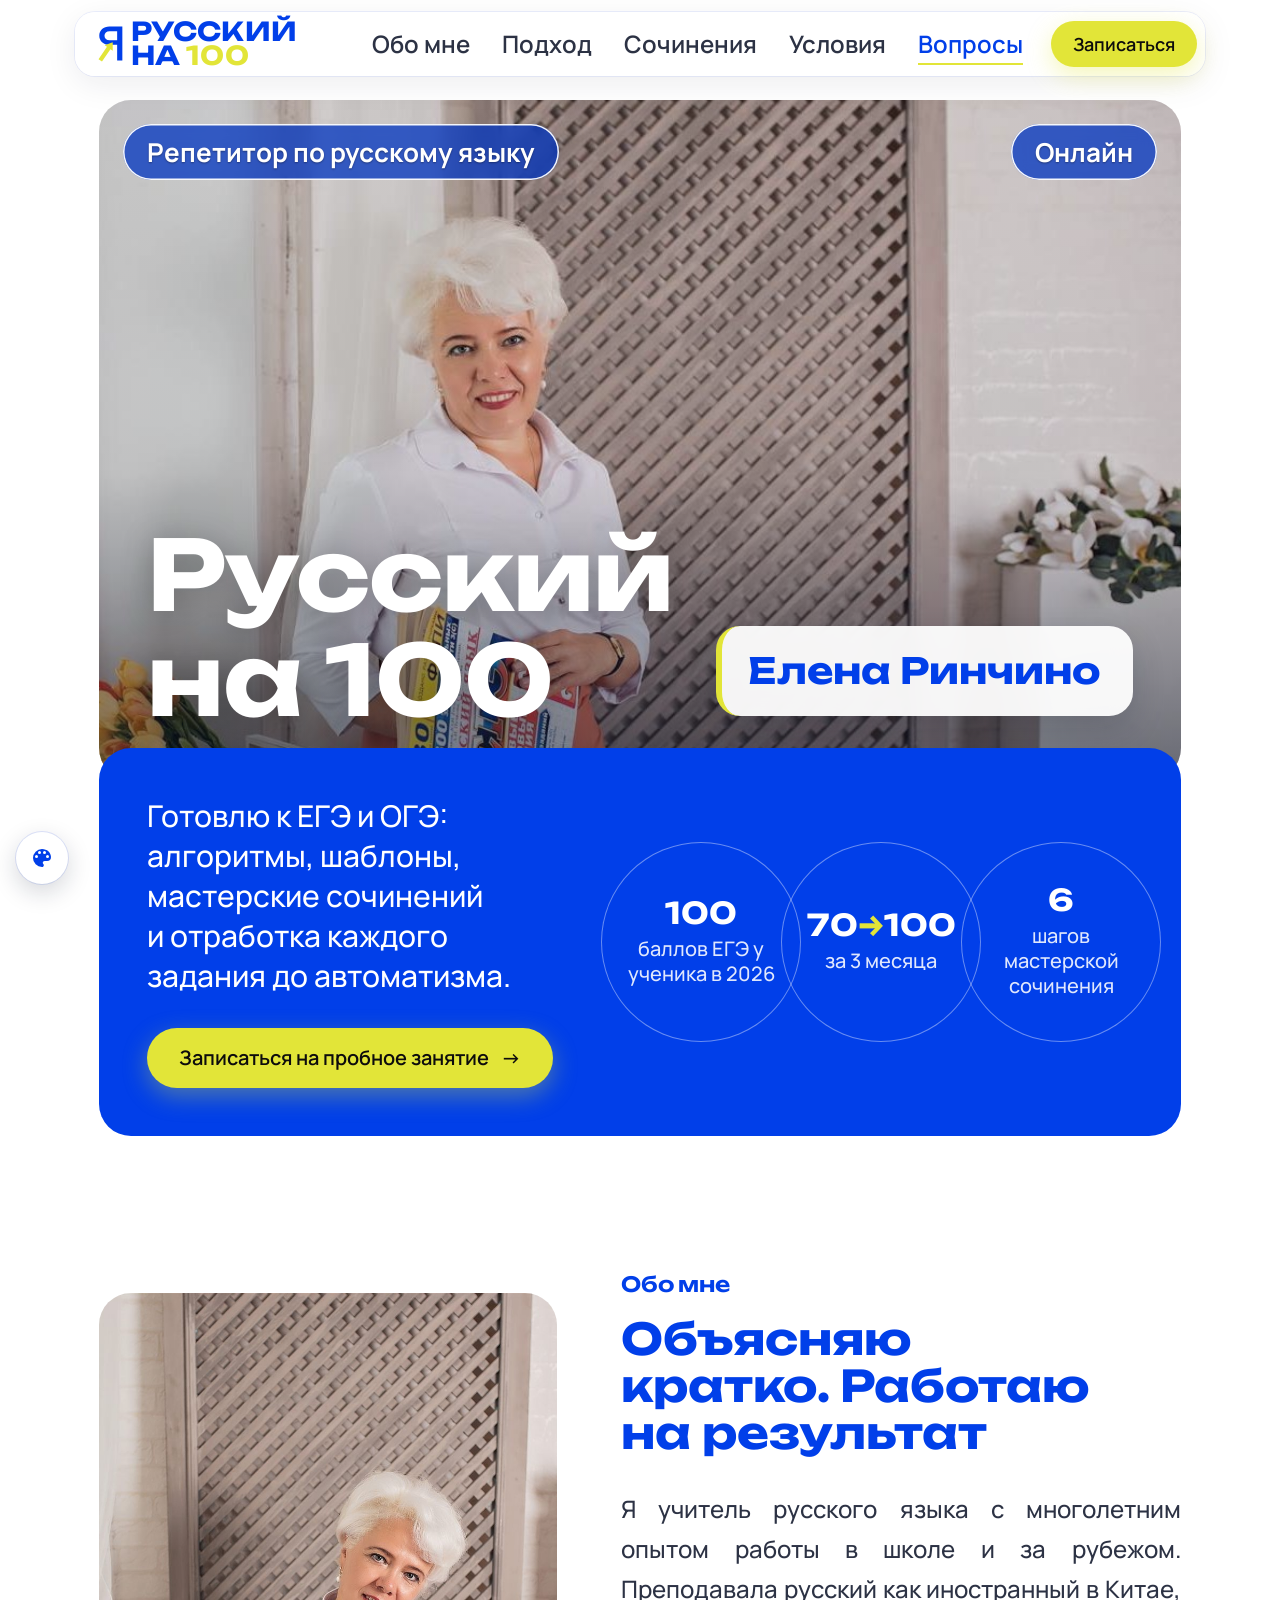
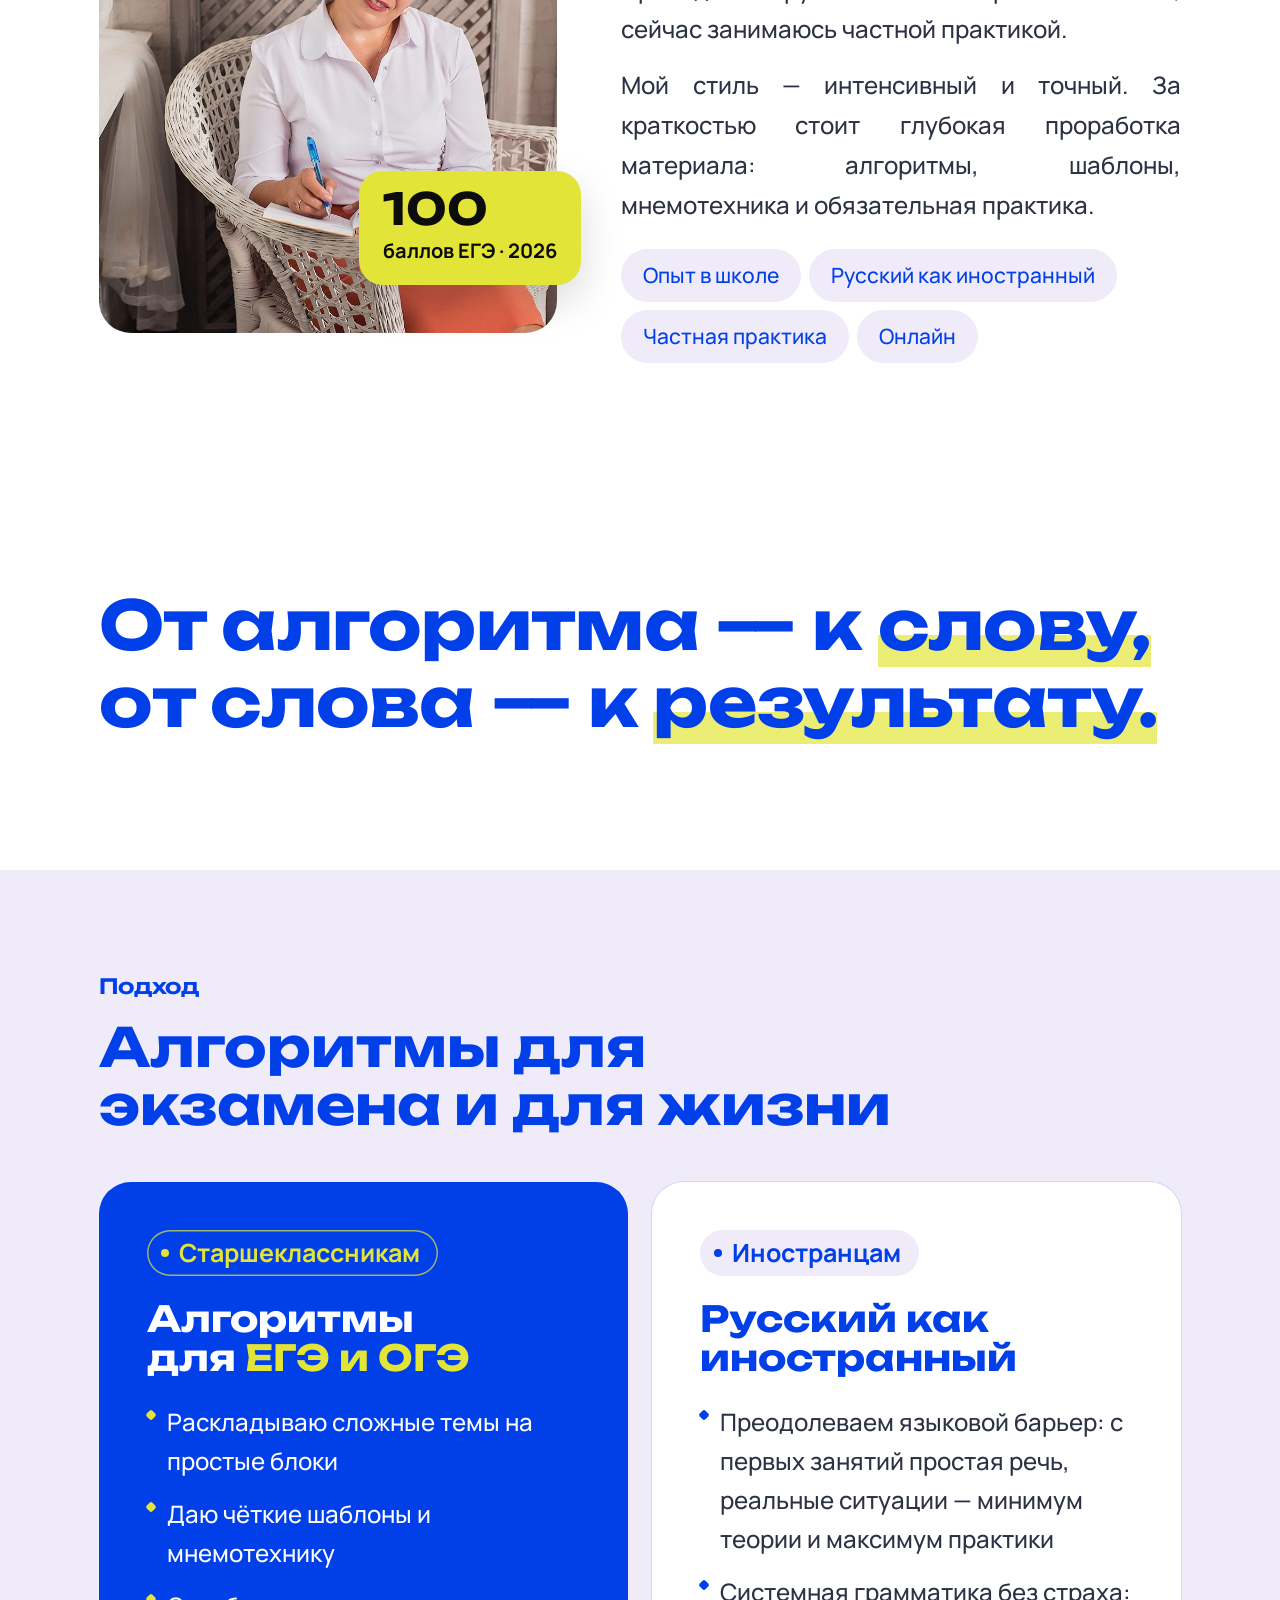
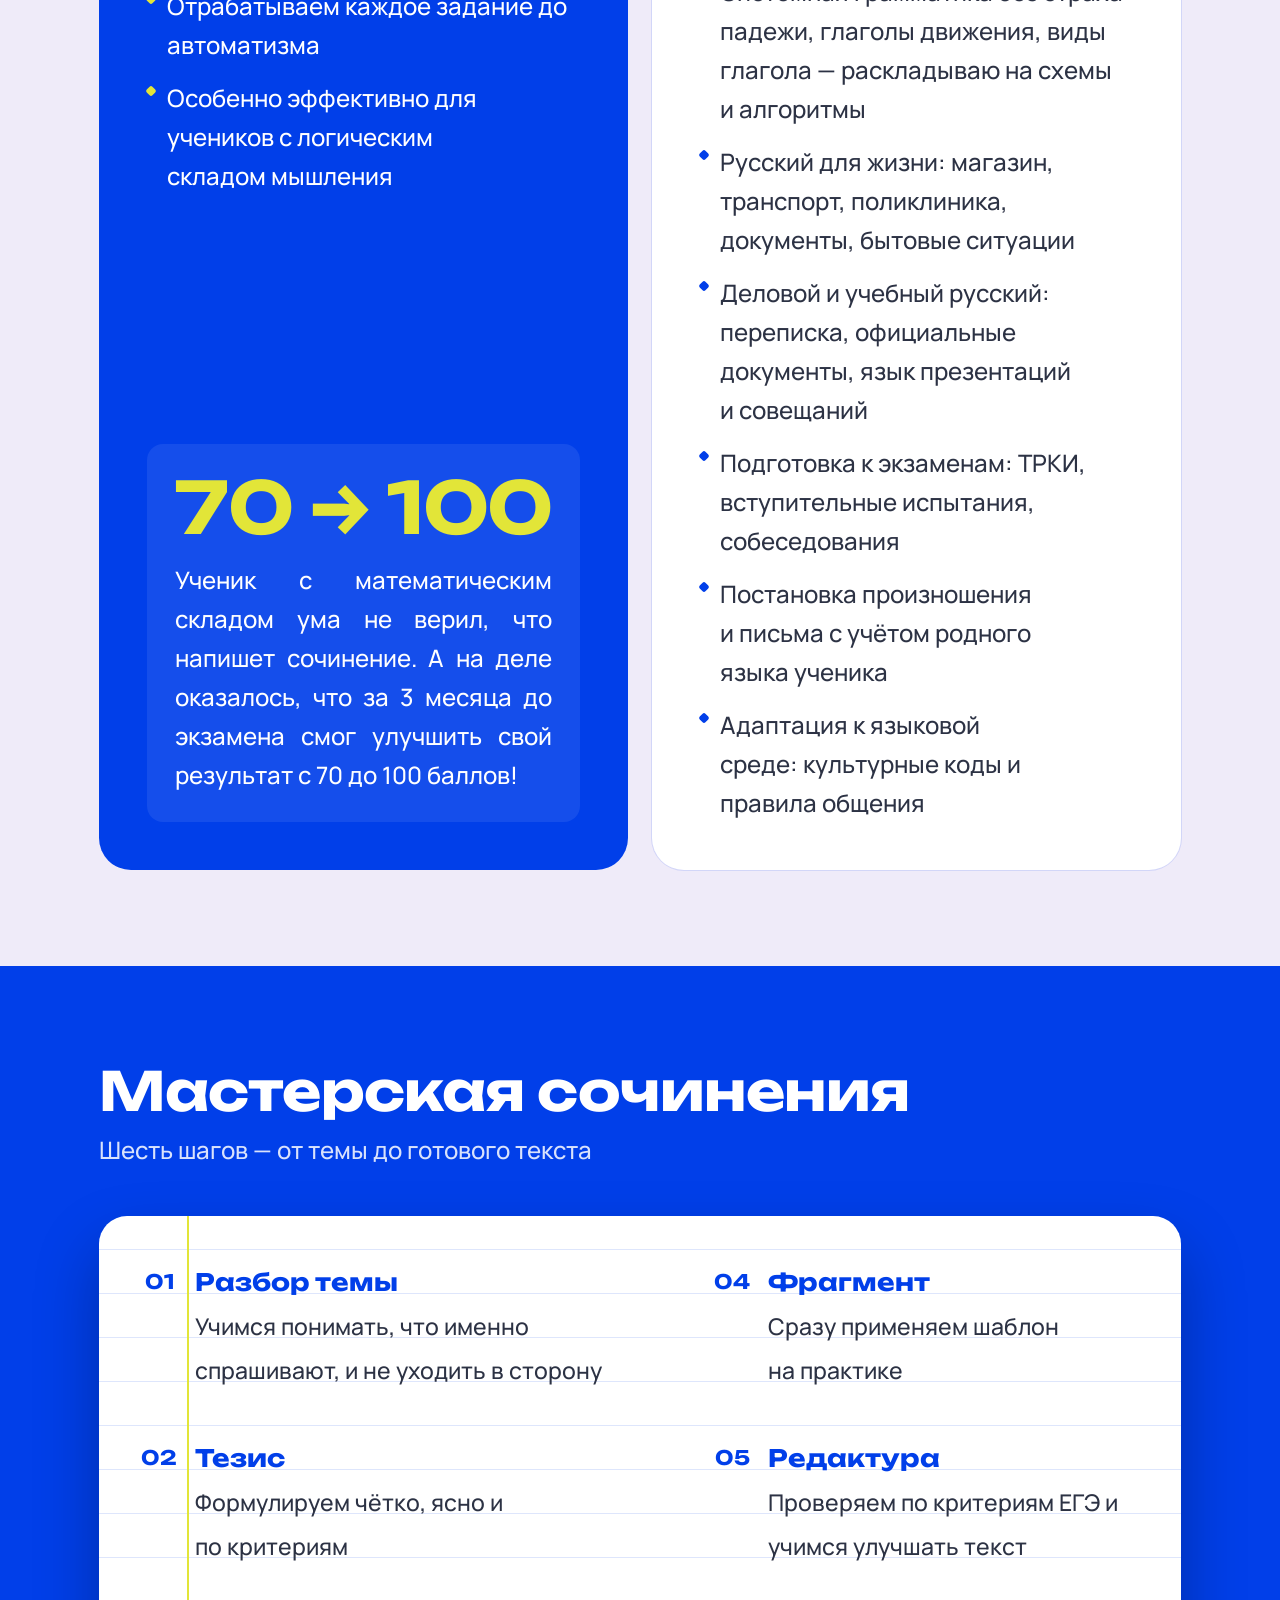
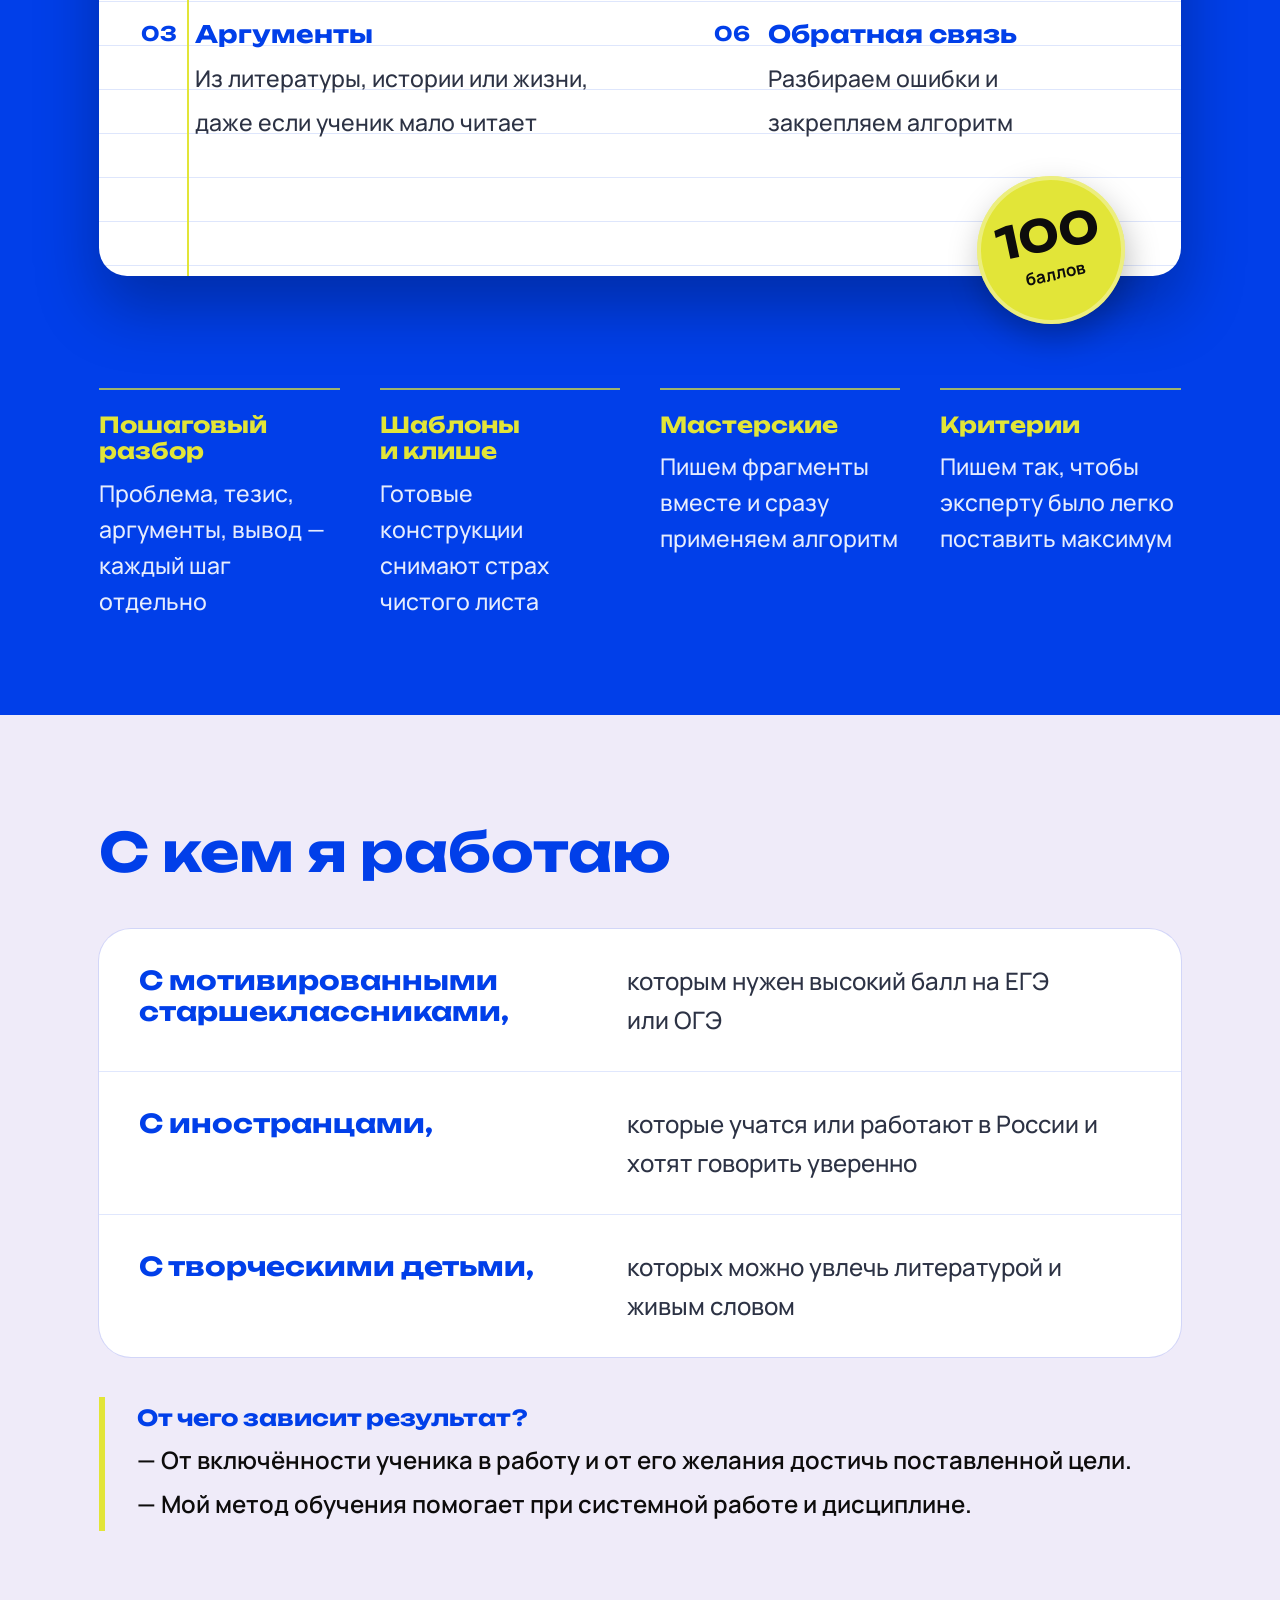
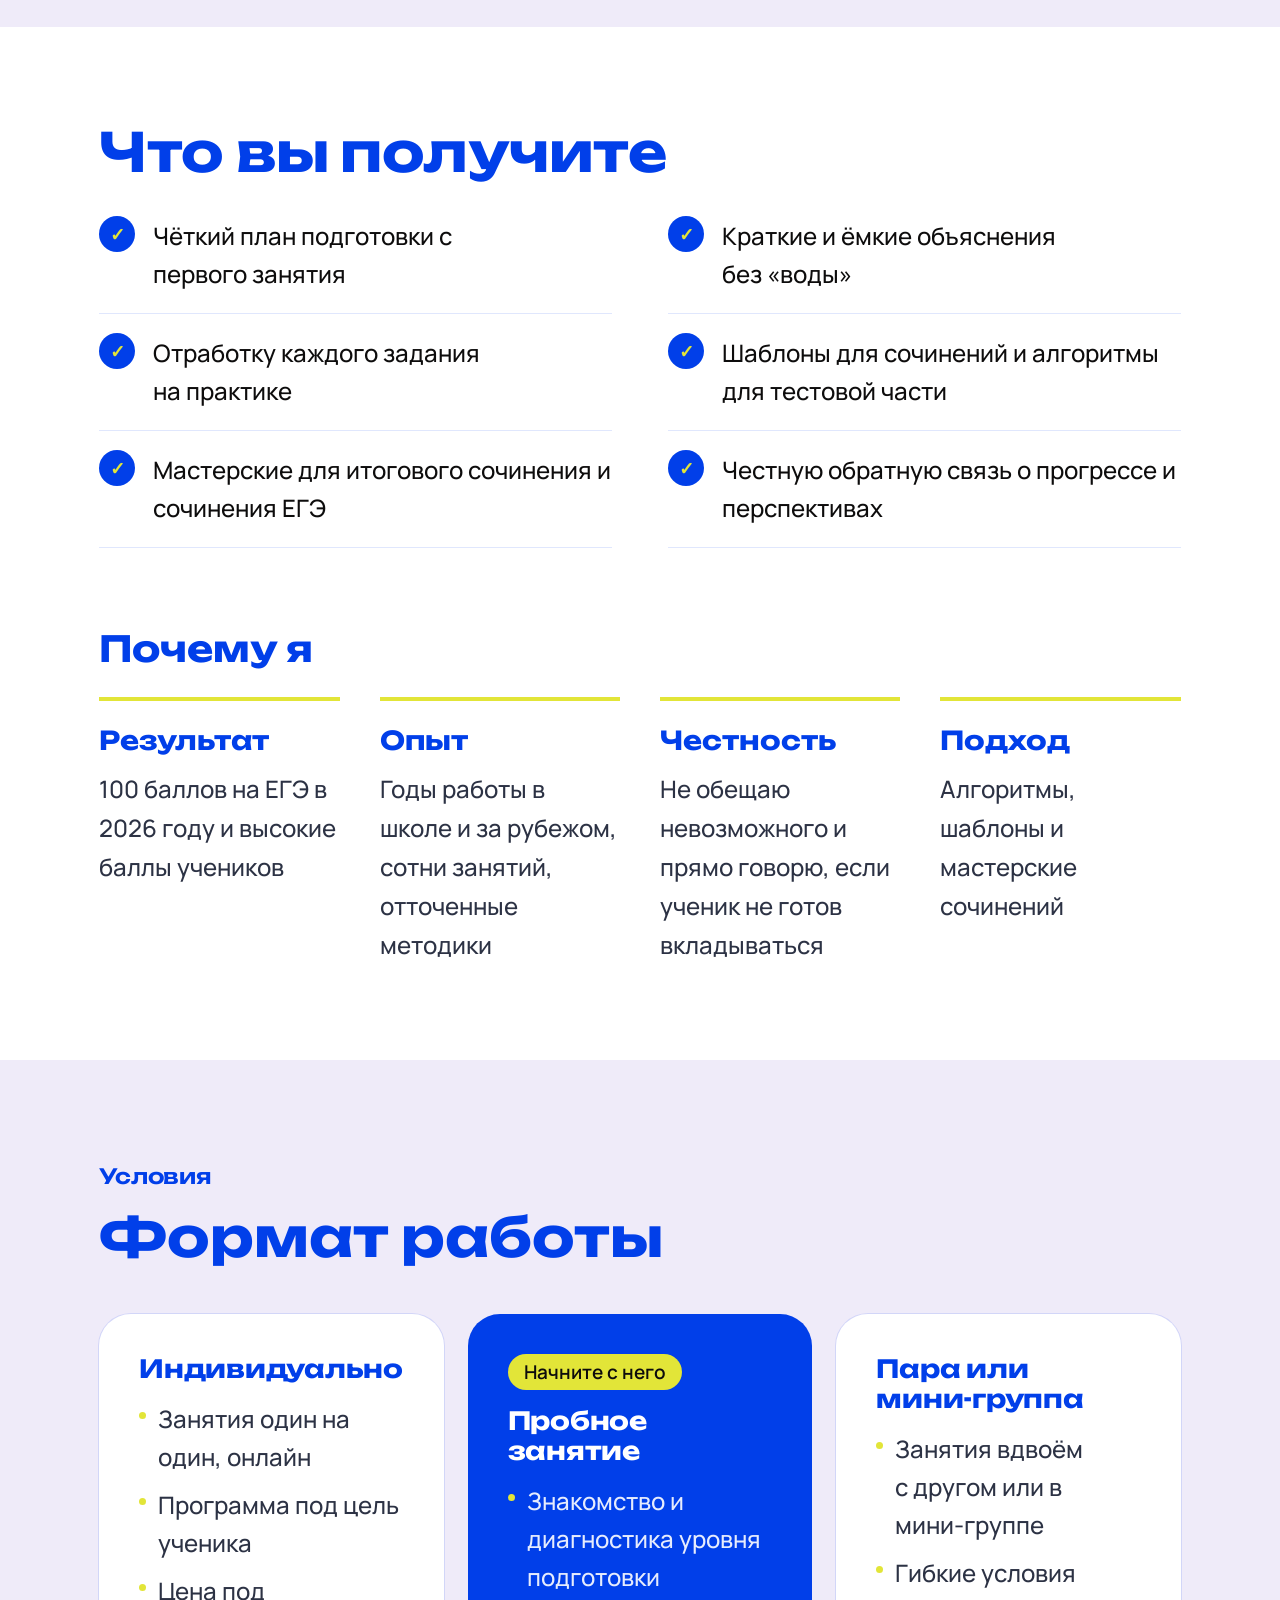
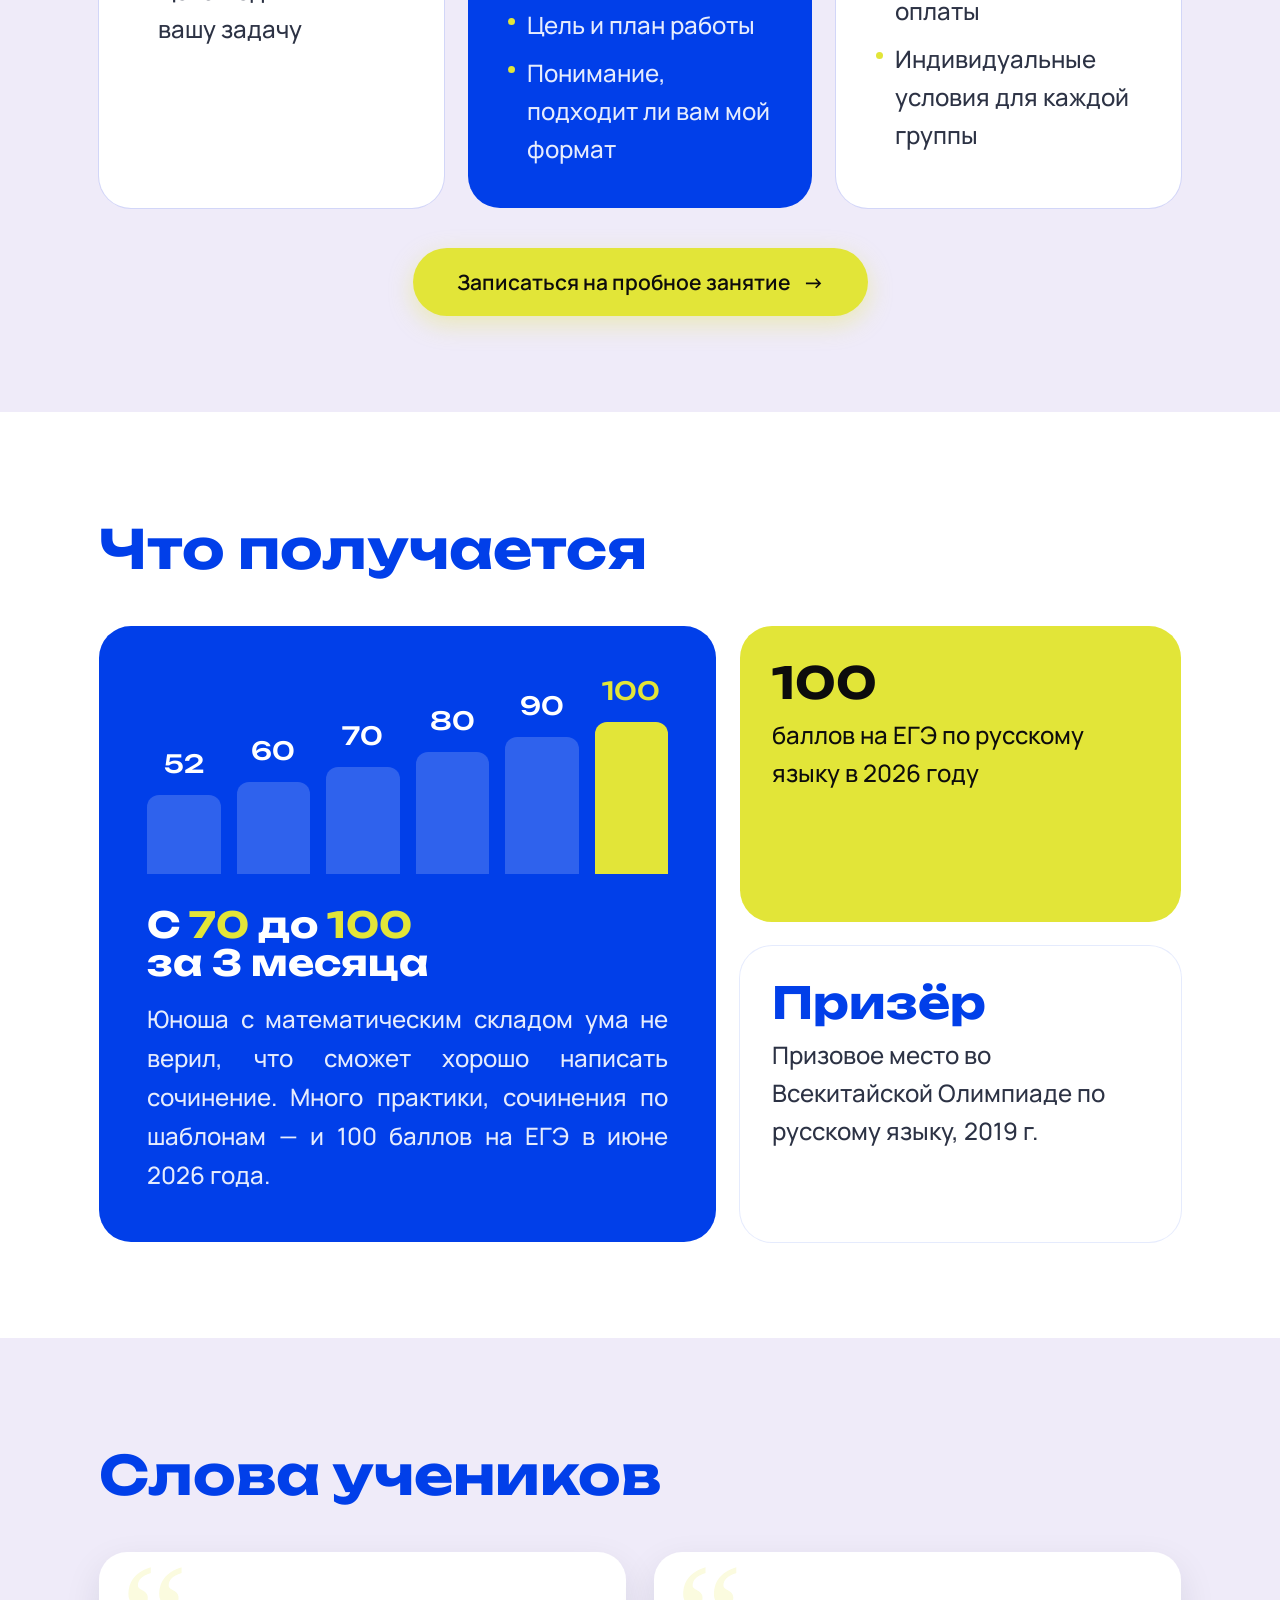
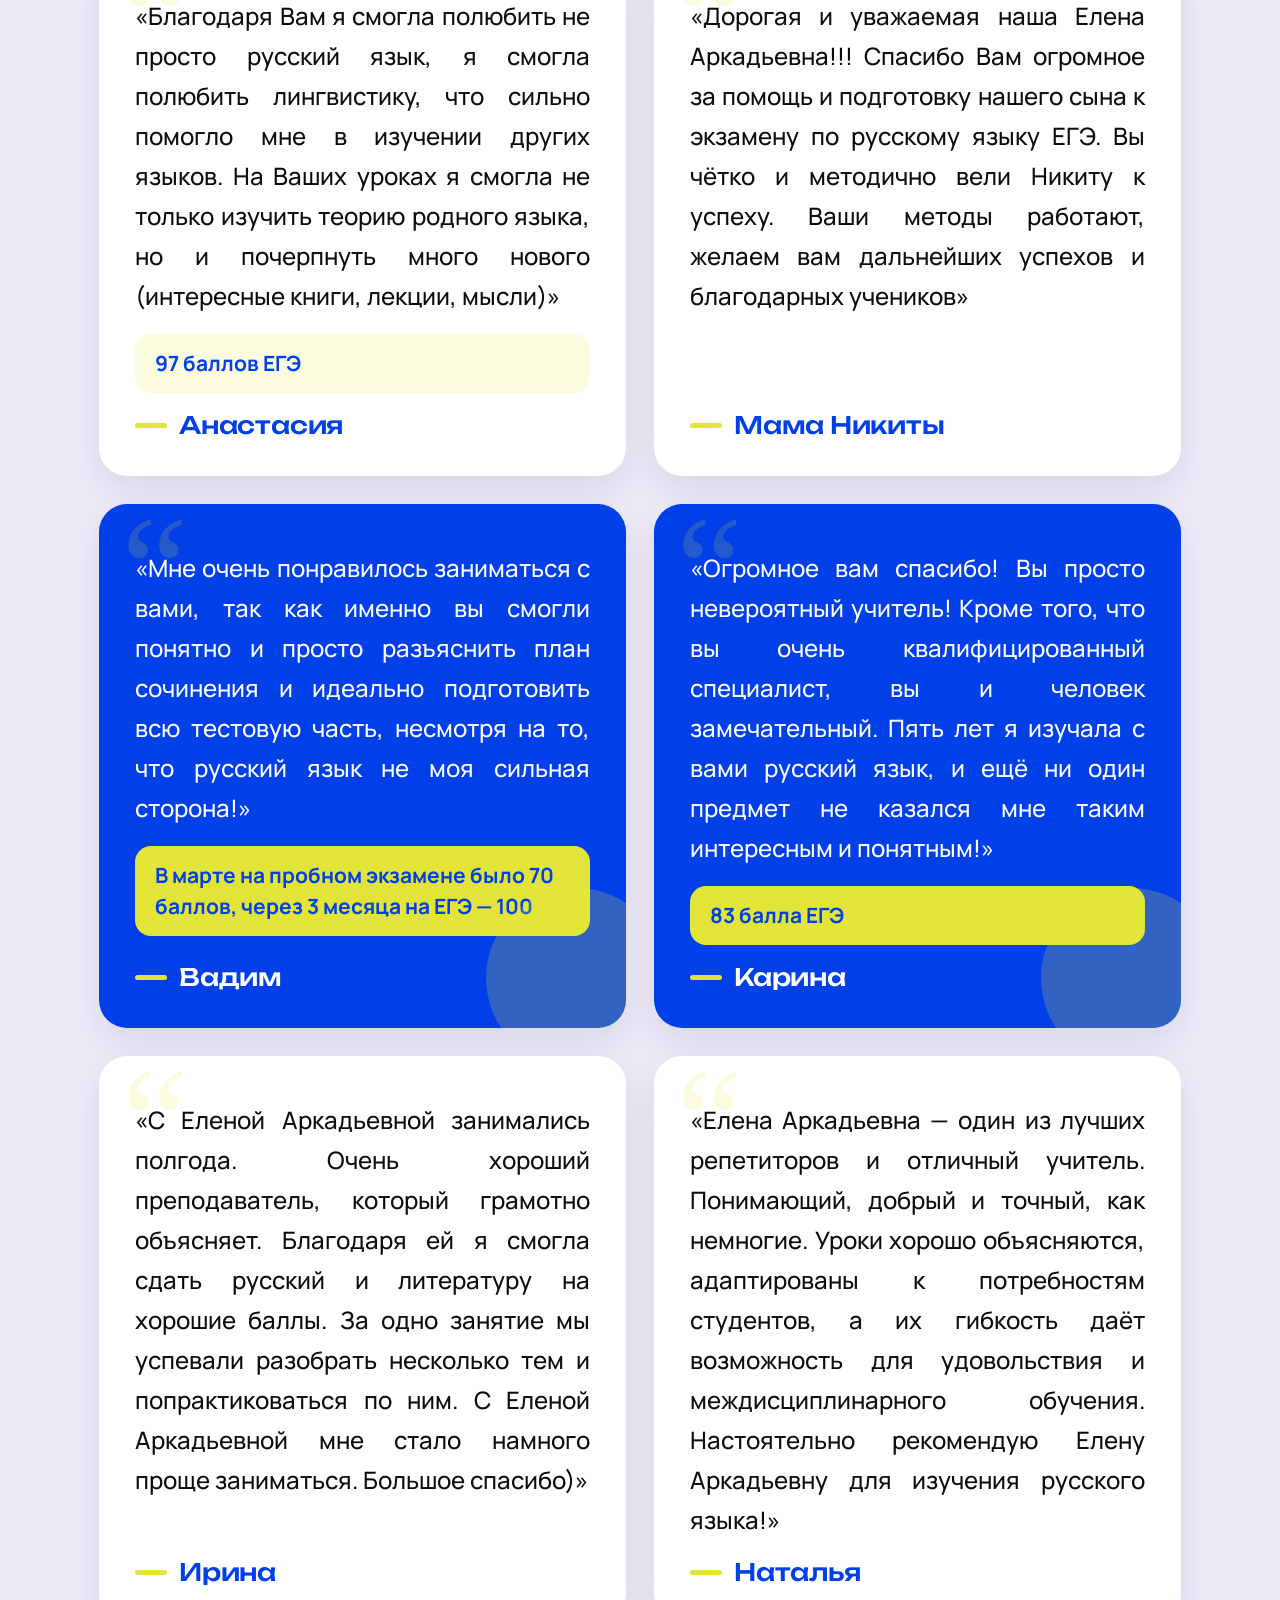
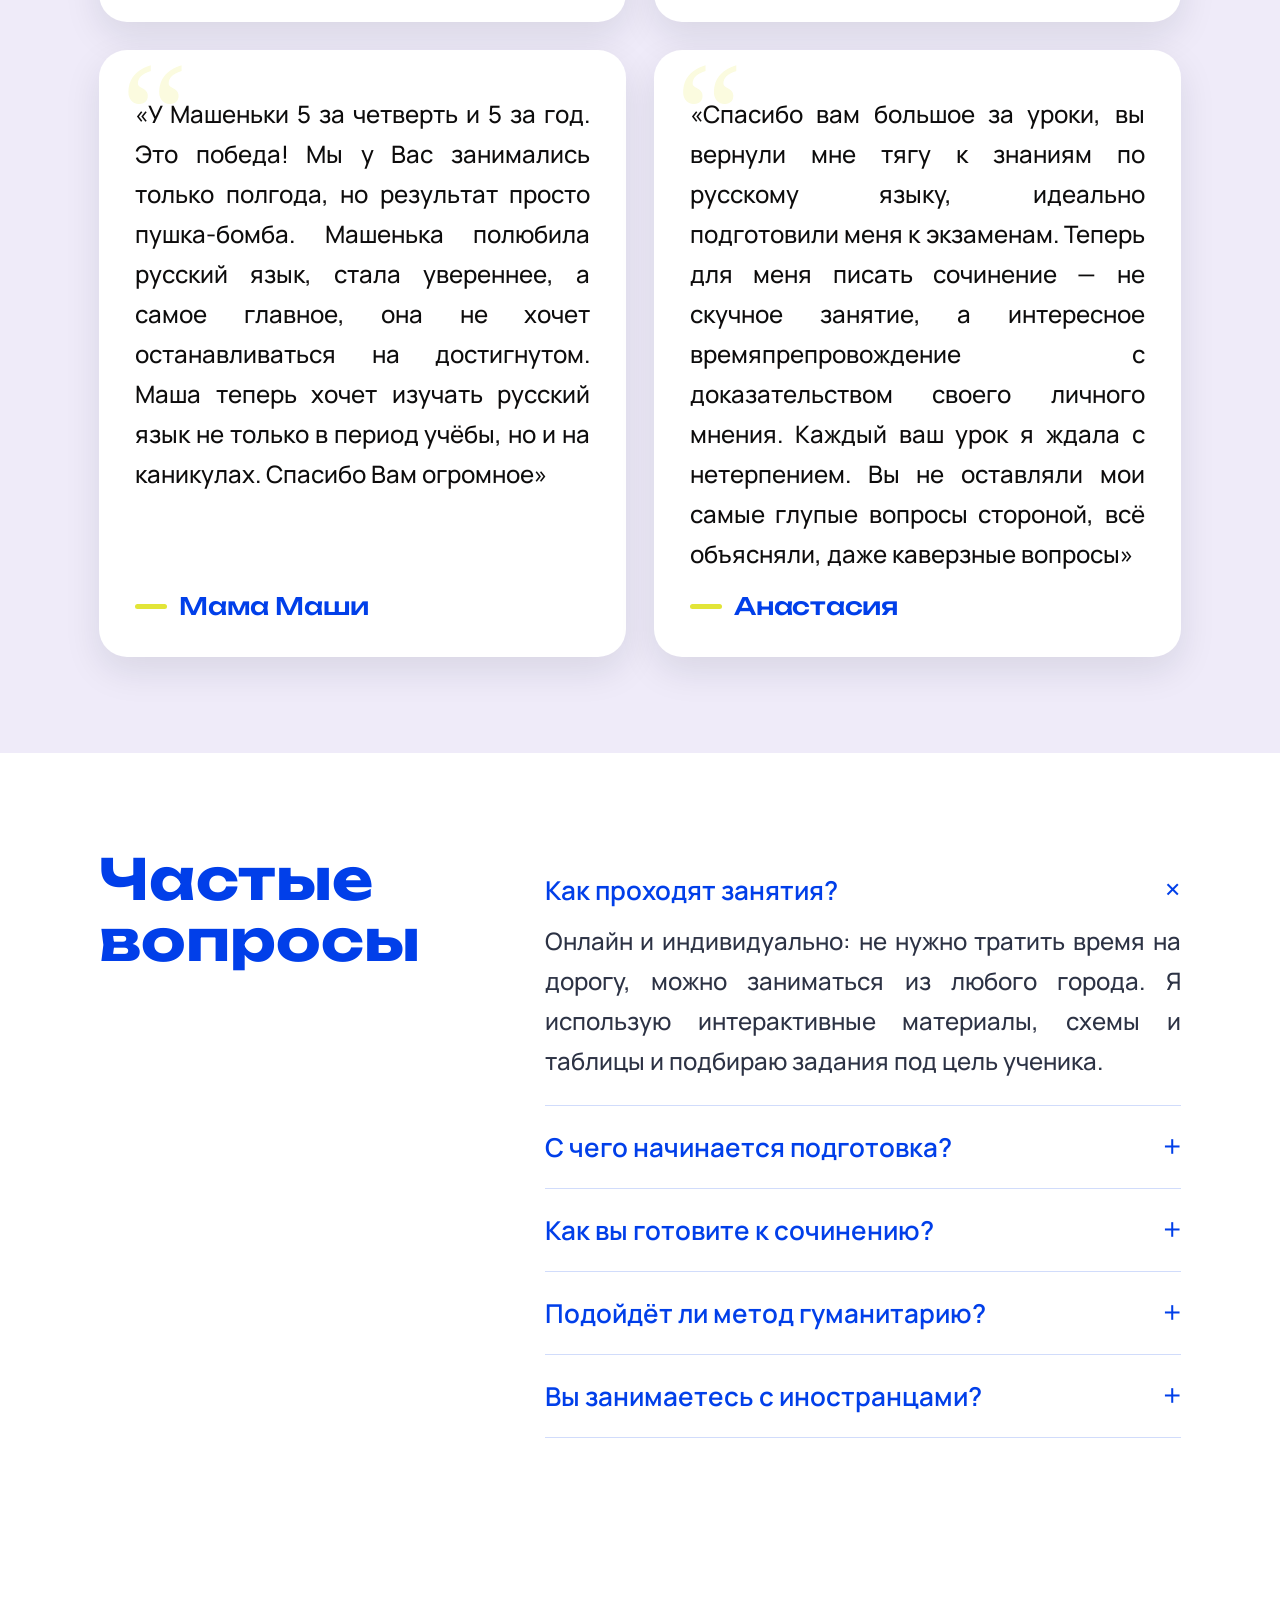
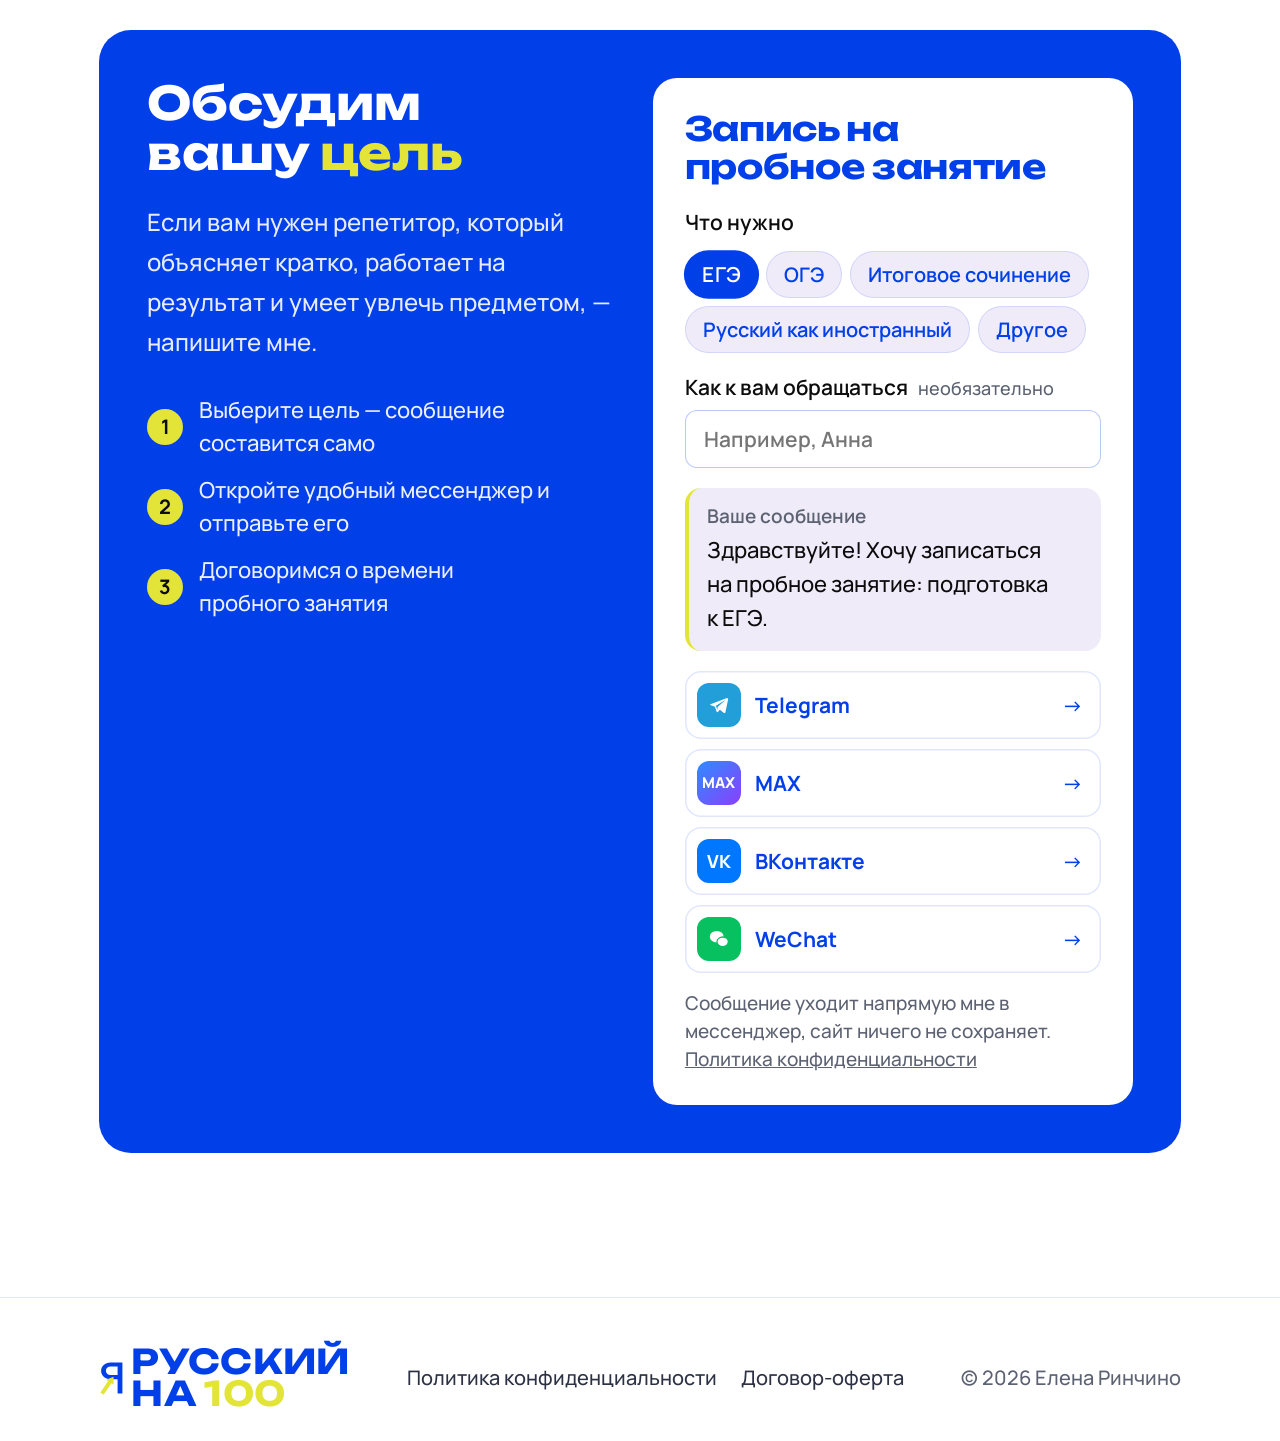
==== commit be3b8d54: "Новая палитра и вариант «Старая классика»" ====
--- a/index.html
+++ b/index.html
@@ -20,7 +20,7 @@
 <a class="skip" href="#main">Перейти к содержанию</a>
 
 <header class="hdr"><div class="bar">
-  <a class="logo" href="#top" aria-label="Русский на 100 — на главную"><svg viewBox="0 0 80 120" width="29" height="44" aria-hidden="true"><path fill-rule="evenodd" d="M78 8 H38 C20 8 7 20 7 36 C7 52 20 64 38 64 H62 V112 H78 Z M62 22 H39 C29 22 23 28 23 36 C23 44 29 50 39 50 H62 Z" fill="#1B3A8C"/><polygon points="4.64,108.33 15.36,115.67 41.36,77.67 48.4,82.5 48.4,55.85 23.6,65.5 30.64,70.33" fill="#E8B23A"/></svg><span class="wm" >Русский<br>на <b>100</b></span></a>
+  <a class="logo" href="#top" aria-label="Русский на 100 — на главную"><svg viewBox="0 0 80 120" width="29" height="44" aria-hidden="true"><path fill-rule="evenodd" d="M78 8 H38 C20 8 7 20 7 36 C7 52 20 64 38 64 H62 V112 H78 Z M62 22 H39 C29 22 23 28 23 36 C23 44 29 50 39 50 H62 Z" fill="#1B3A8C"/><polygon points="4.64,108.33 15.36,115.67 41.36,77.67 48.4,82.5 48.4,55.85 23.6,65.5 30.64,70.33" fill="#E2E538"/></svg><span class="wm" >Русский<br>на <b>100</b></span></a>
   <nav aria-label="Разделы"><a href="#about">Обо мне</a><a href="#approach">Подход</a><a href="#essay">Сочинения</a><a href="#price">Условия</a><a href="#faq">Вопросы</a></nav>
   <a class="btn pri sm" href="#contact">Записаться</a>
   <button class="burger" type="button" aria-label="Меню" aria-expanded="false" aria-controls="mpanel"><i></i><i></i><i></i></button>
@@ -137,7 +137,7 @@
 </div></div></section>
 </main>
 
-<footer class="foot"><div class="wrap"><a class="logo" href="#top" aria-label="Русский на 100 — на главную"><svg viewBox="0 0 80 120" width="24" height="36" aria-hidden="true"><path fill-rule="evenodd" d="M78 8 H38 C20 8 7 20 7 36 C7 52 20 64 38 64 H62 V112 H78 Z M62 22 H39 C29 22 23 28 23 36 C23 44 29 50 39 50 H62 Z" fill="#1B3A8C"/><polygon points="4.64,108.33 15.36,115.67 41.36,77.67 48.4,82.5 48.4,55.85 23.6,65.5 30.64,70.33" fill="#E8B23A"/></svg><span class="wm" >Русский<br>на <b>100</b></span></a><nav aria-label="Документы"><a href="politika.html" data-doc="politika.html">Политика конфиденциальности</a><a href="oferta.html" data-doc="oferta.html">Договор-оферта</a></nav><span class="copy">© 2026 Елена Ринчино</span></div></footer>
+<footer class="foot"><div class="wrap"><a class="logo" href="#top" aria-label="Русский на 100 — на главную"><svg viewBox="0 0 80 120" width="24" height="36" aria-hidden="true"><path fill-rule="evenodd" d="M78 8 H38 C20 8 7 20 7 36 C7 52 20 64 38 64 H62 V112 H78 Z M62 22 H39 C29 22 23 28 23 36 C23 44 29 50 39 50 H62 Z" fill="#1B3A8C"/><polygon points="4.64,108.33 15.36,115.67 41.36,77.67 48.4,82.5 48.4,55.85 23.6,65.5 30.64,70.33" fill="#E2E538"/></svg><span class="wm" >Русский<br>на <b>100</b></span></a><nav aria-label="Документы"><a href="politika.html" data-doc="politika.html">Политика конфиденциальности</a><a href="oferta.html" data-doc="oferta.html">Договор-оферта</a></nav><span class="copy">© 2026 Елена Ринчино</span></div></footer>
 <div class="dmodal" id="dmodal" aria-hidden="true"><div class="card" id="dcard"></div></div>
 <script src="js/site.js?v=20261124z6"></script>
 </body>
--- a/css/site.css
+++ b/css/site.css
@@ -1,6 +1,6 @@
 /* Стили сайта «Русский на 100». Цвета заданы переменными на body.v03. */
 :root{--disp:'Unbounded',sans-serif;--scr:'Cormorant Garamond',serif;--ease:cubic-bezier(0.22,1,0.36,1);--pad:48px;--max:clamp(1100px,92vw,1560px)}
-.v03{--hl:var(--a);--p:#1B3A8C;--a:#E8B23A;--ag:linear-gradient(135deg,#FCE7A6 0%,#F0C55A 30%,#DDA12A 62%,#F6D77E 100%);--bg:#FFFFFF;--tx:#1E1E1E;--sf:#F1F4FB;--cd:#FFFFFF;--on-a:#14286B;--body:'Manrope',sans-serif;--br:999px;--tx2:#2C3244;--line:color-mix(in srgb,var(--p) 12%,transparent)}
+.v03{--hl:#E2E538;--p:#013FE9;--a:#E2E538;--ag:#E2E538;--bg:#FFFFFF;--tx:#0D0C0C;--sf:#EFEBF9;--cd:#FFFFFF;--on-a:#0D0C0C;--body:'Manrope',sans-serif;--br:999px;--tx2:#2C3244;--line:color-mix(in srgb,var(--p) 12%,transparent)}
 .v03 .alt,.v03 .sfbg{--cd:#FFFFFF}
 
 *{box-sizing:border-box}
@@ -47,7 +47,7 @@
 .hdr nav{display:flex;gap:32px;margin-left:auto}
 .hdr .logo svg{width:26px;height:39px}.hdr .logo .wm{font-size:26px}
 .hdr .bar>.btn{padding:11px 22px;font-size:18px;line-height:24px}
-.hdr nav a{font-size:19px;line-height:26px;font-weight:600;color:var(--tx2);padding:6px 0;transition:color .3s var(--ease)}
+.hdr nav a{font-size:24px;line-height:31px;font-weight:600;color:var(--tx2);padding:6px 0;transition:color .3s var(--ease)}
 .hdr nav a:hover,.hdr nav a.on{color:var(--p)}
 .hdr nav a.on{box-shadow:inset 0 -2px 0 var(--hl)}
 .burger{display:none;width:44px;height:44px;border-radius:14px;border:0;background:var(--sf);color:var(--p);cursor:pointer;position:relative;margin-left:auto}
@@ -117,7 +117,7 @@
 .apc{border-radius:32px;padding:48px;display:flex;flex-direction:column;gap:24px;min-height:480px}
 .apc.a1{background:var(--p);color:#fff}
 .apc.a2{background:var(--cd);box-shadow:0 0 0 1px color-mix(in srgb,var(--p) 12%,transparent);position:relative;overflow:hidden}
-.apc .n{align-self:flex-start;display:inline-flex;align-items:center;gap:10px;padding:8px 18px 8px 14px;border-radius:999px;font-size:20px;line-height:24px;font-weight:700}
+.apc .n{align-self:flex-start;display:inline-flex;align-items:center;gap:10px;padding:8px 18px 8px 14px;border-radius:999px;font-size:25px;line-height:30px;font-weight:700}
 .apc .n:before{content:'';width:8px;height:8px;border-radius:50%;background:var(--a)}
 .apc.a1 .n{color:var(--a);box-shadow:inset 0 0 0 1.5px color-mix(in srgb,var(--a) 70%,transparent)}
 .apc.a2 .n{color:var(--p);background:var(--sf)}
@@ -344,6 +344,7 @@
 .js .rv.in{opacity:1;transform:none}
 
 /* палитры (js/theme.js ставит html[data-pal]) */
+html[data-pal=classic-old] body.v03{--hl:#E8B23A;--p:#1B3A8C;--a:#E8B23A;--ag:linear-gradient(135deg,#FCE7A6 0%,#F0C55A 30%,#DDA12A 62%,#F6D77E 100%);--bg:#FFFFFF;--sf:#F1F4FB;--on-a:#14286B;--tx:#1E1E1E;--tx2:#2C3244}
 html[data-pal=coral] body.v03{--p:#3B2621;--a:#E07A57;--ag:linear-gradient(135deg,#F6C2AC 0%,#E98C68 32%,#CF6440 64%,#F2B097 100%);--bg:#FAF7F2;--sf:#EFE7DC;--on-a:#2E1A15;--tx:#2A1F1B;--tx2:#4A3B35}
 html[data-pal=bordo] body.v03{--p:#5A1A28;--a:#E2B142;--ag:linear-gradient(135deg,#FCE6A8 0%,#F0C25C 30%,#D79E2C 62%,#F6D681 100%);--bg:#FAF7F2;--sf:#F1E9E1;--on-a:#3E1019;--tx:#2A1E20;--tx2:#4A3A3D}
 html[data-pal=sage] body.v03{--p:#233F35;--a:#EA9A78;--ag:linear-gradient(135deg,#F8CDB8 0%,#EEA584 32%,#D97F5A 64%,#F5C1A8 100%);--bg:#F8F7F2;--sf:#E9ECE4;--on-a:#1E2E28;--tx:#1F2A26;--tx2:#3A4A44}
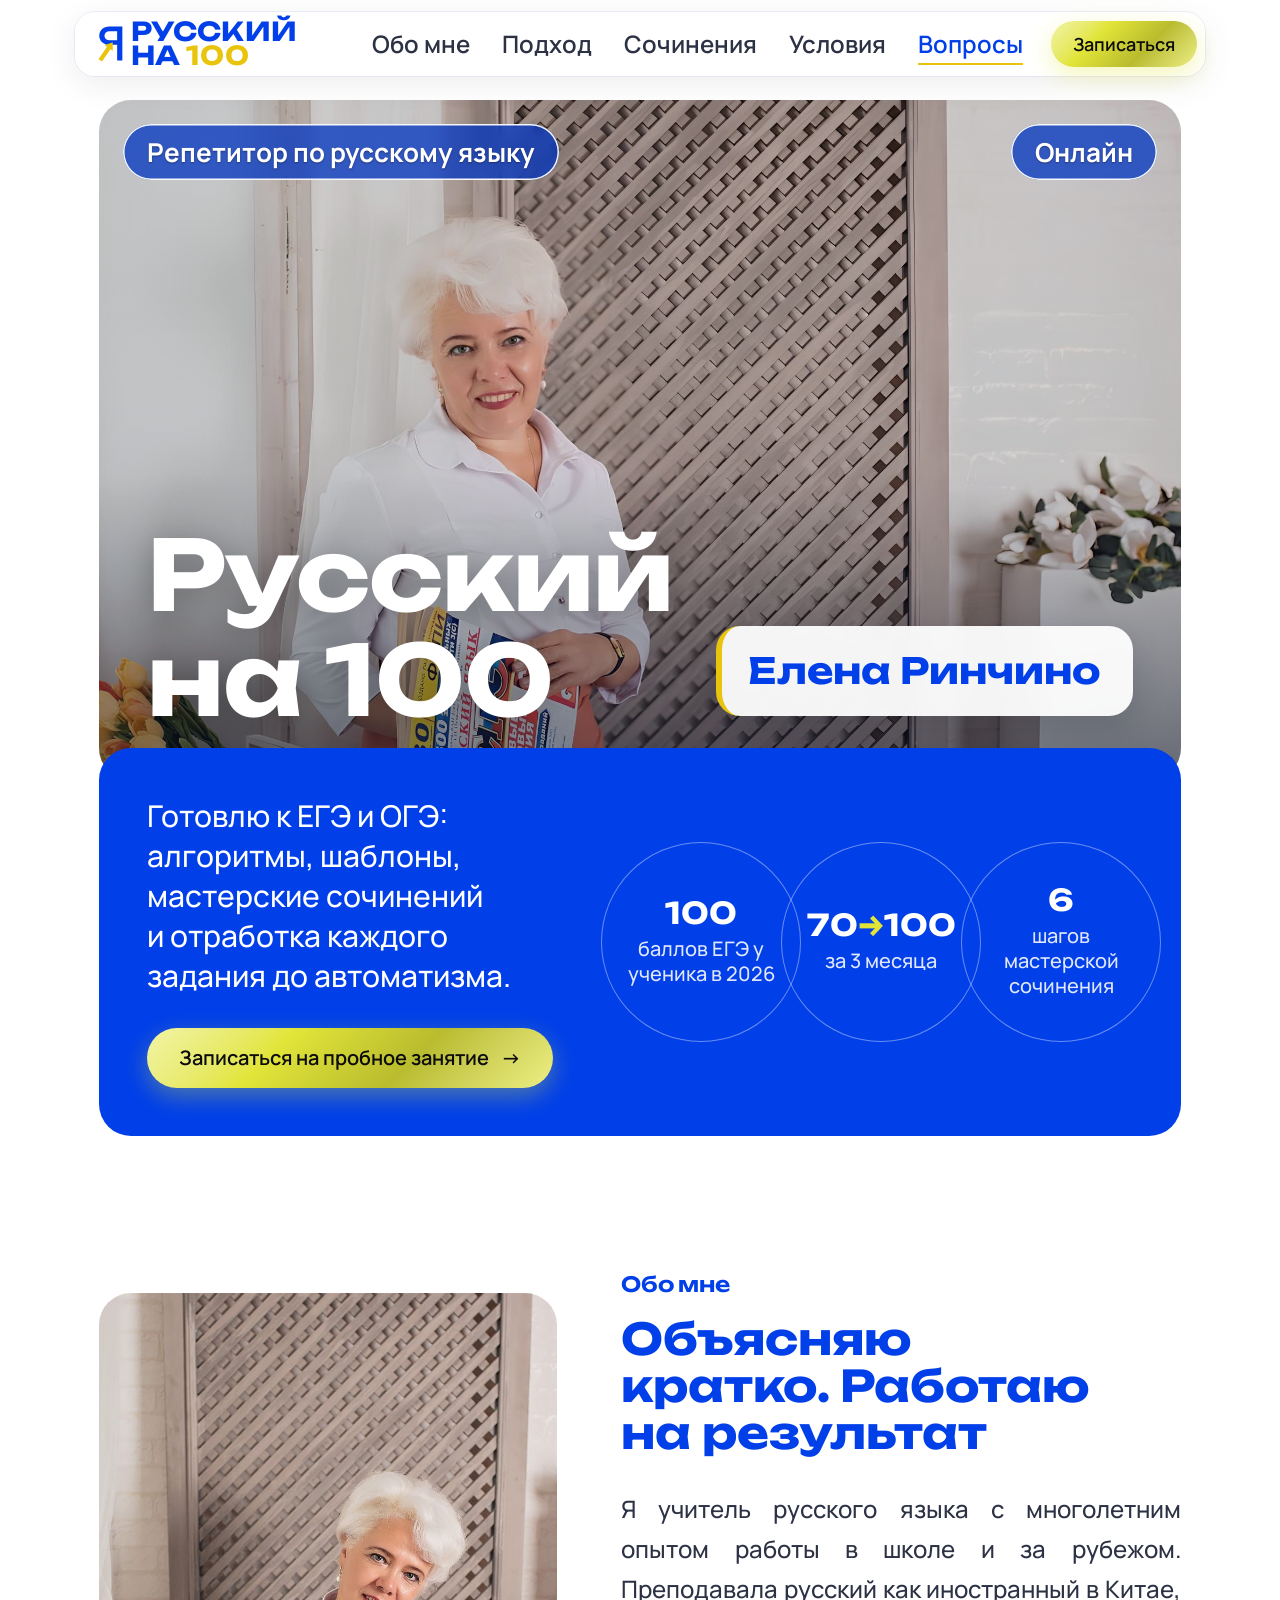
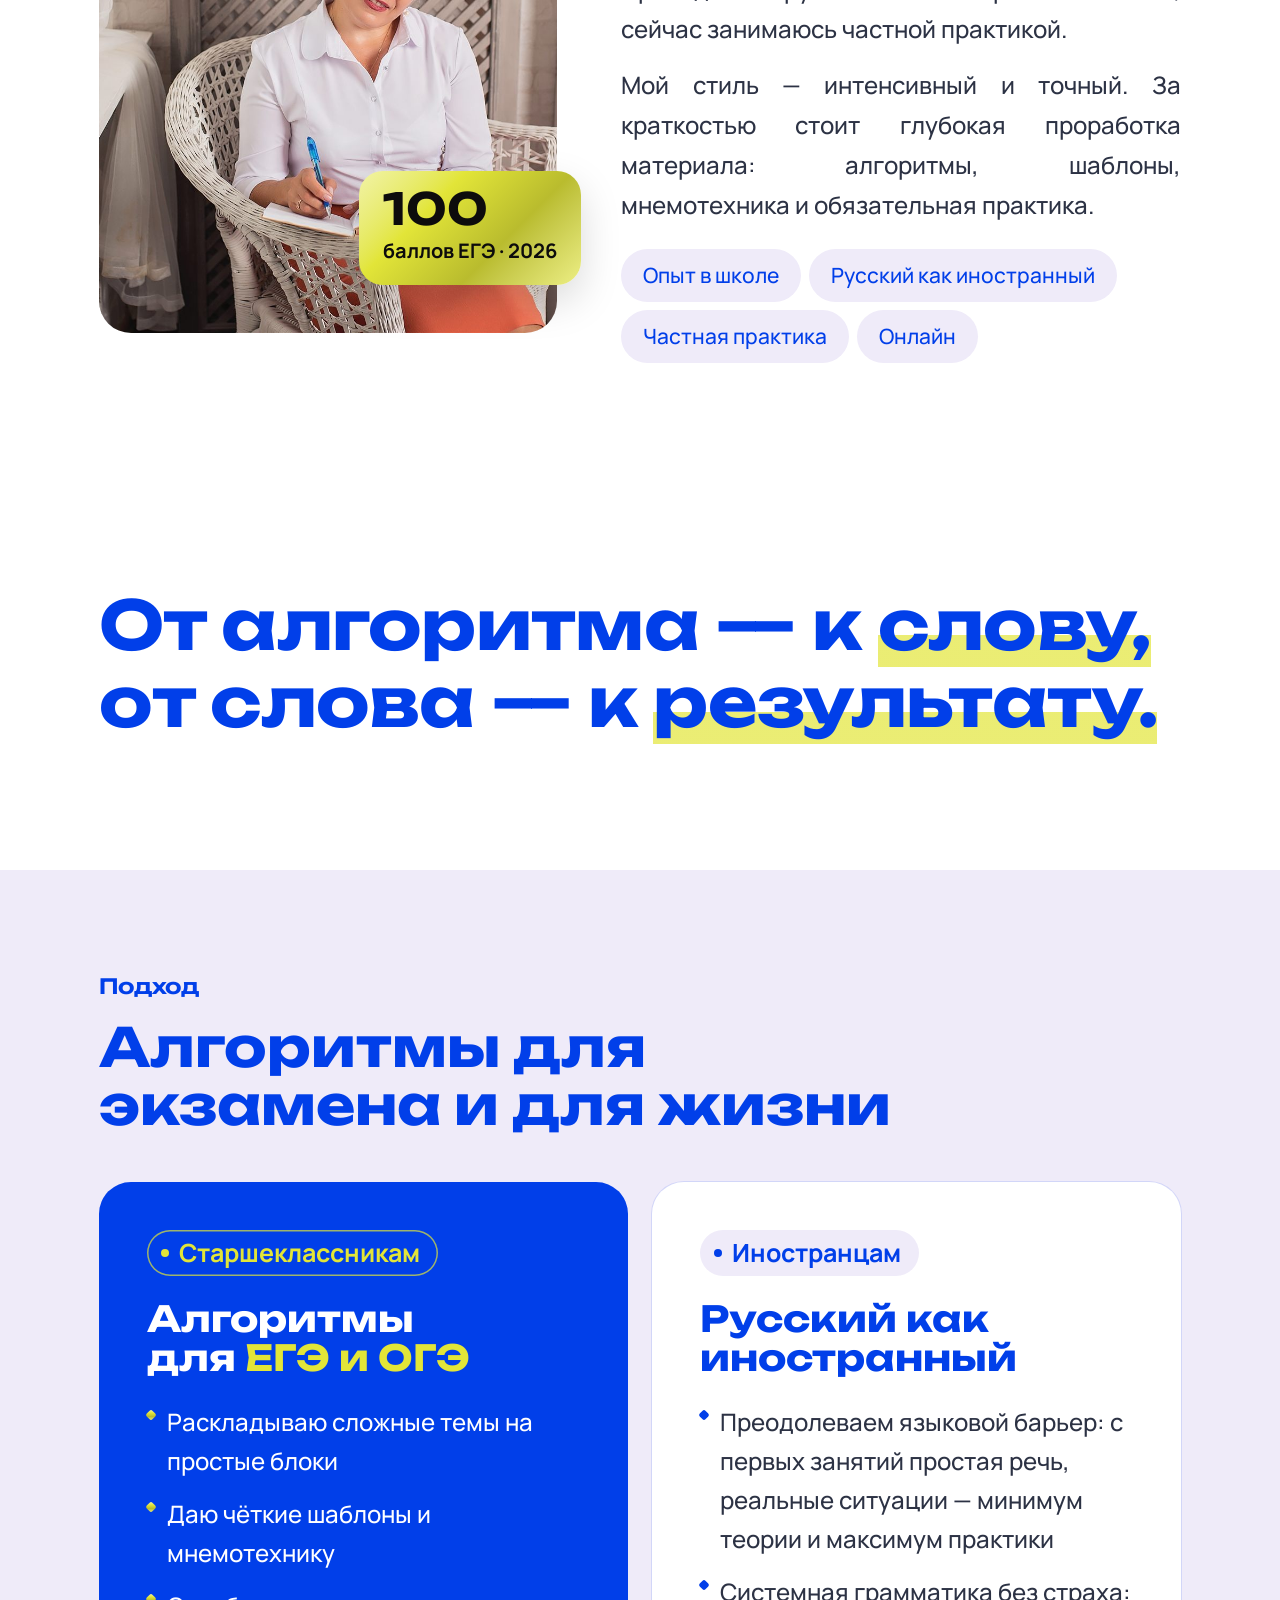
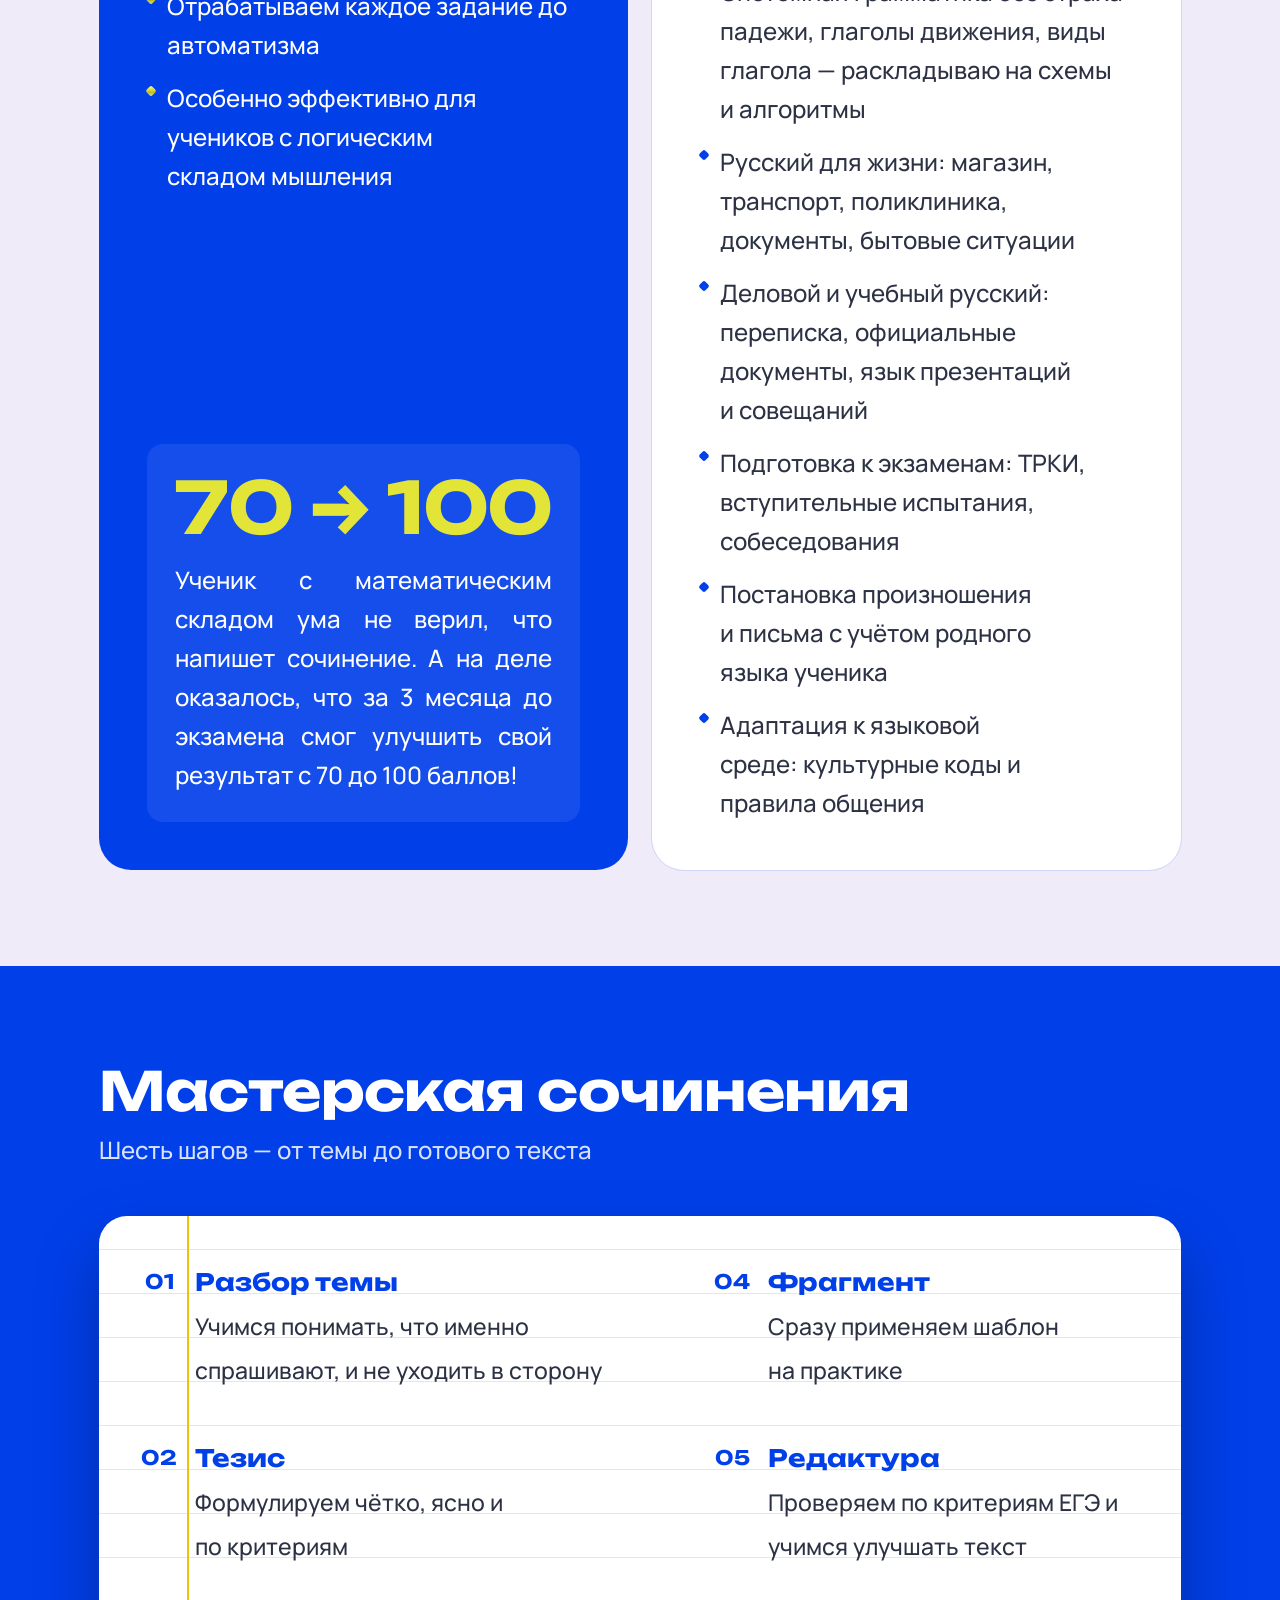
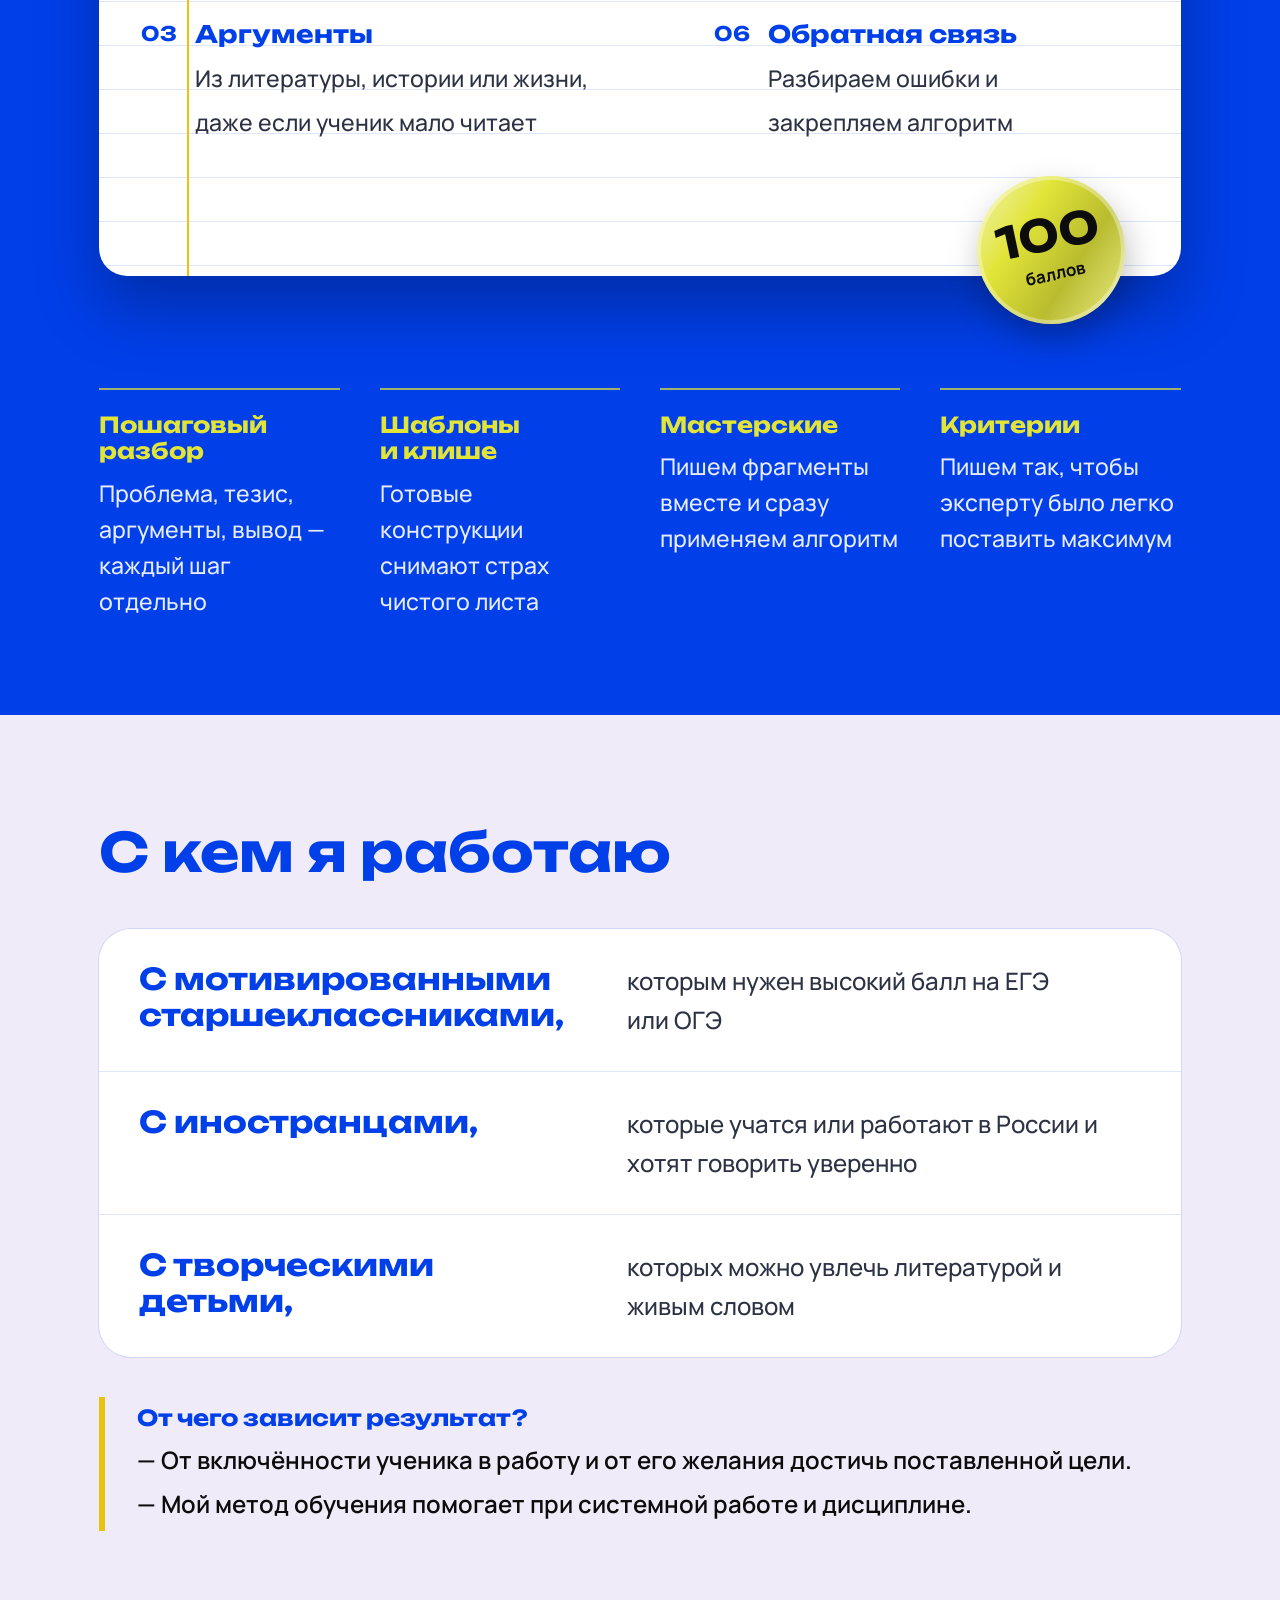
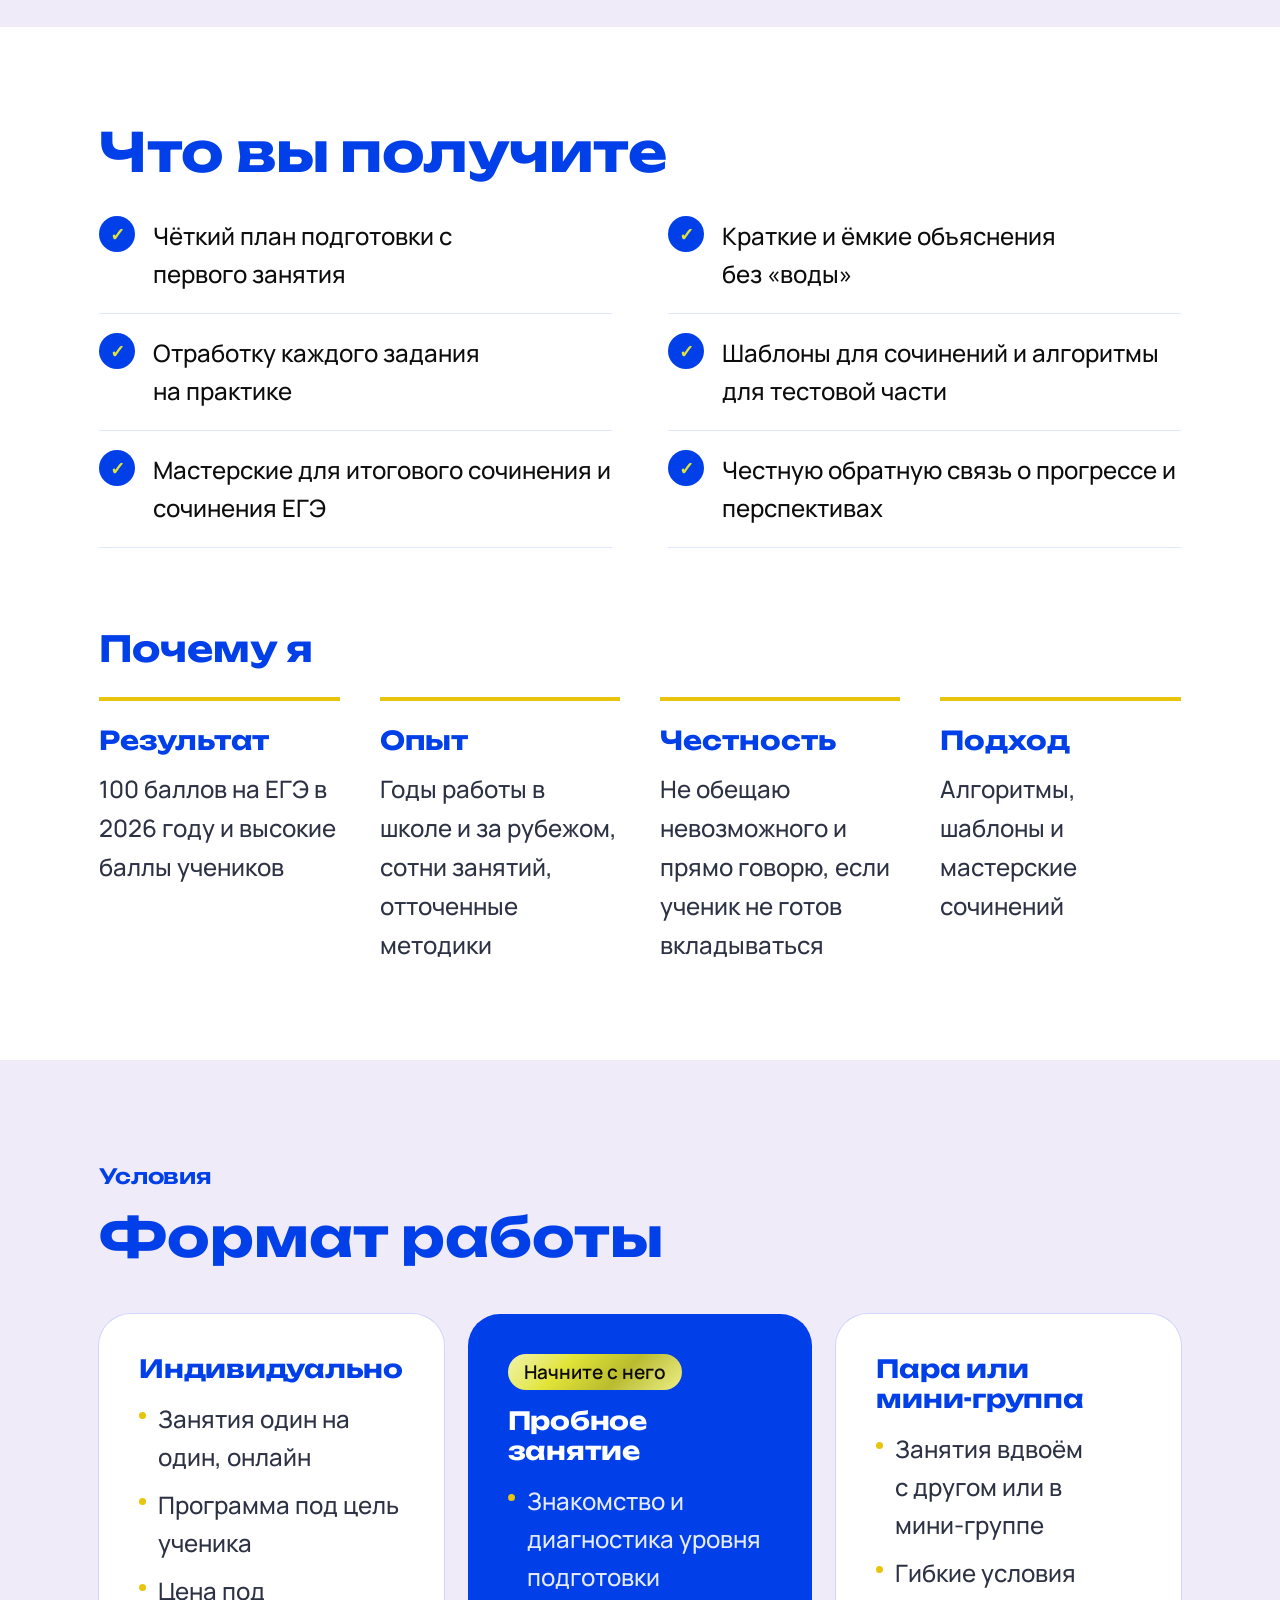
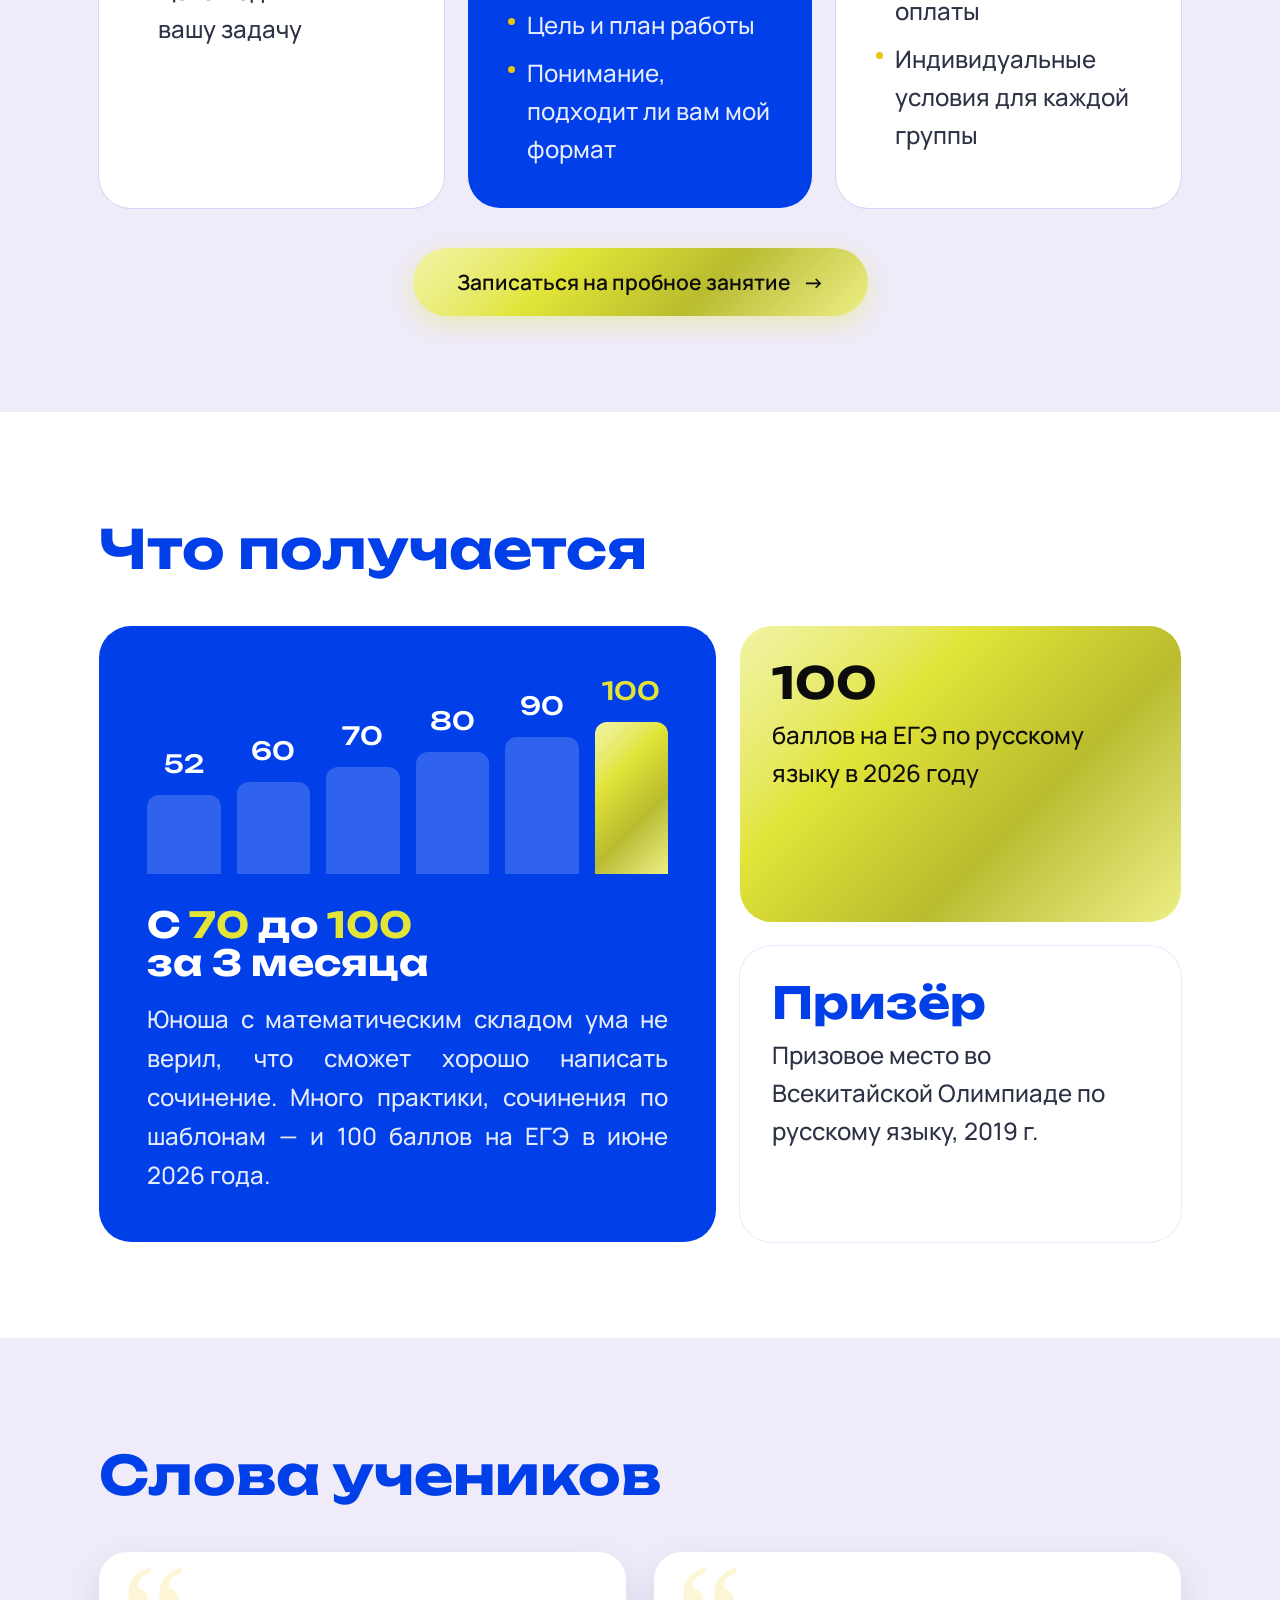
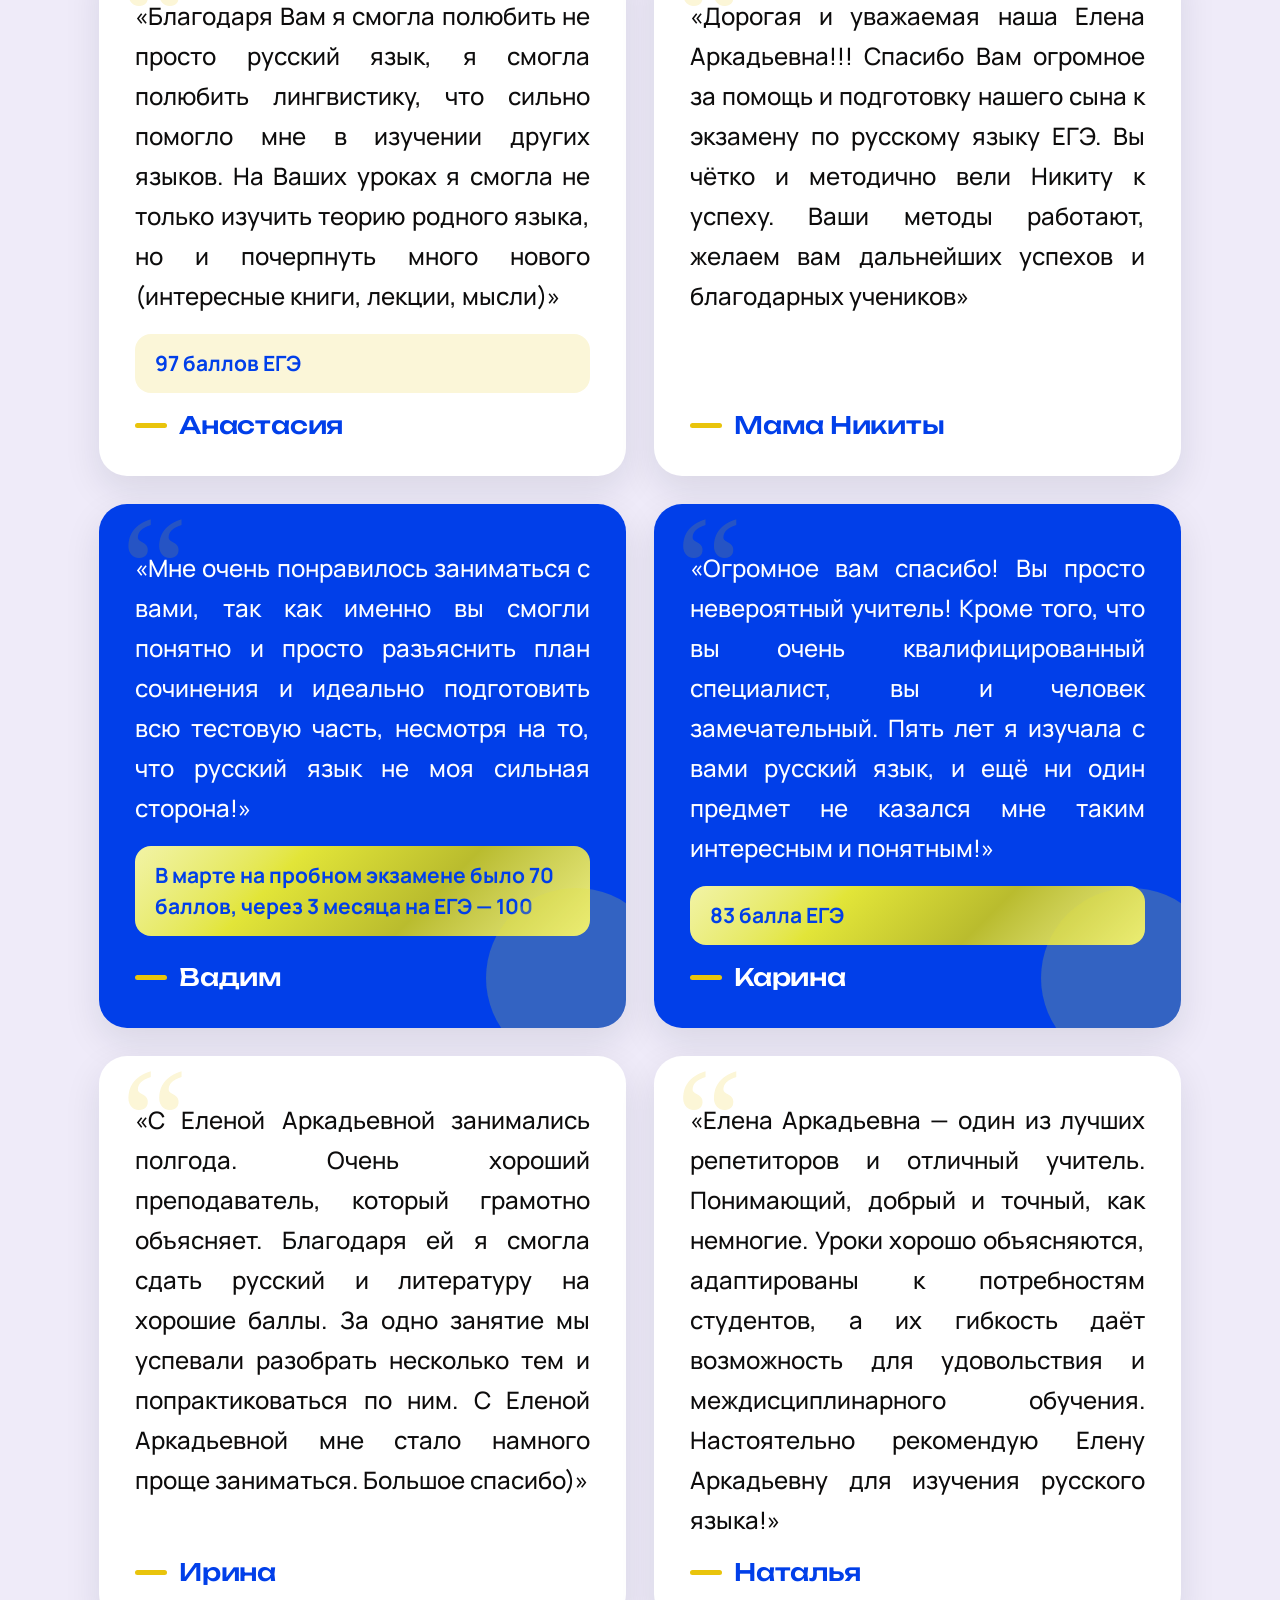
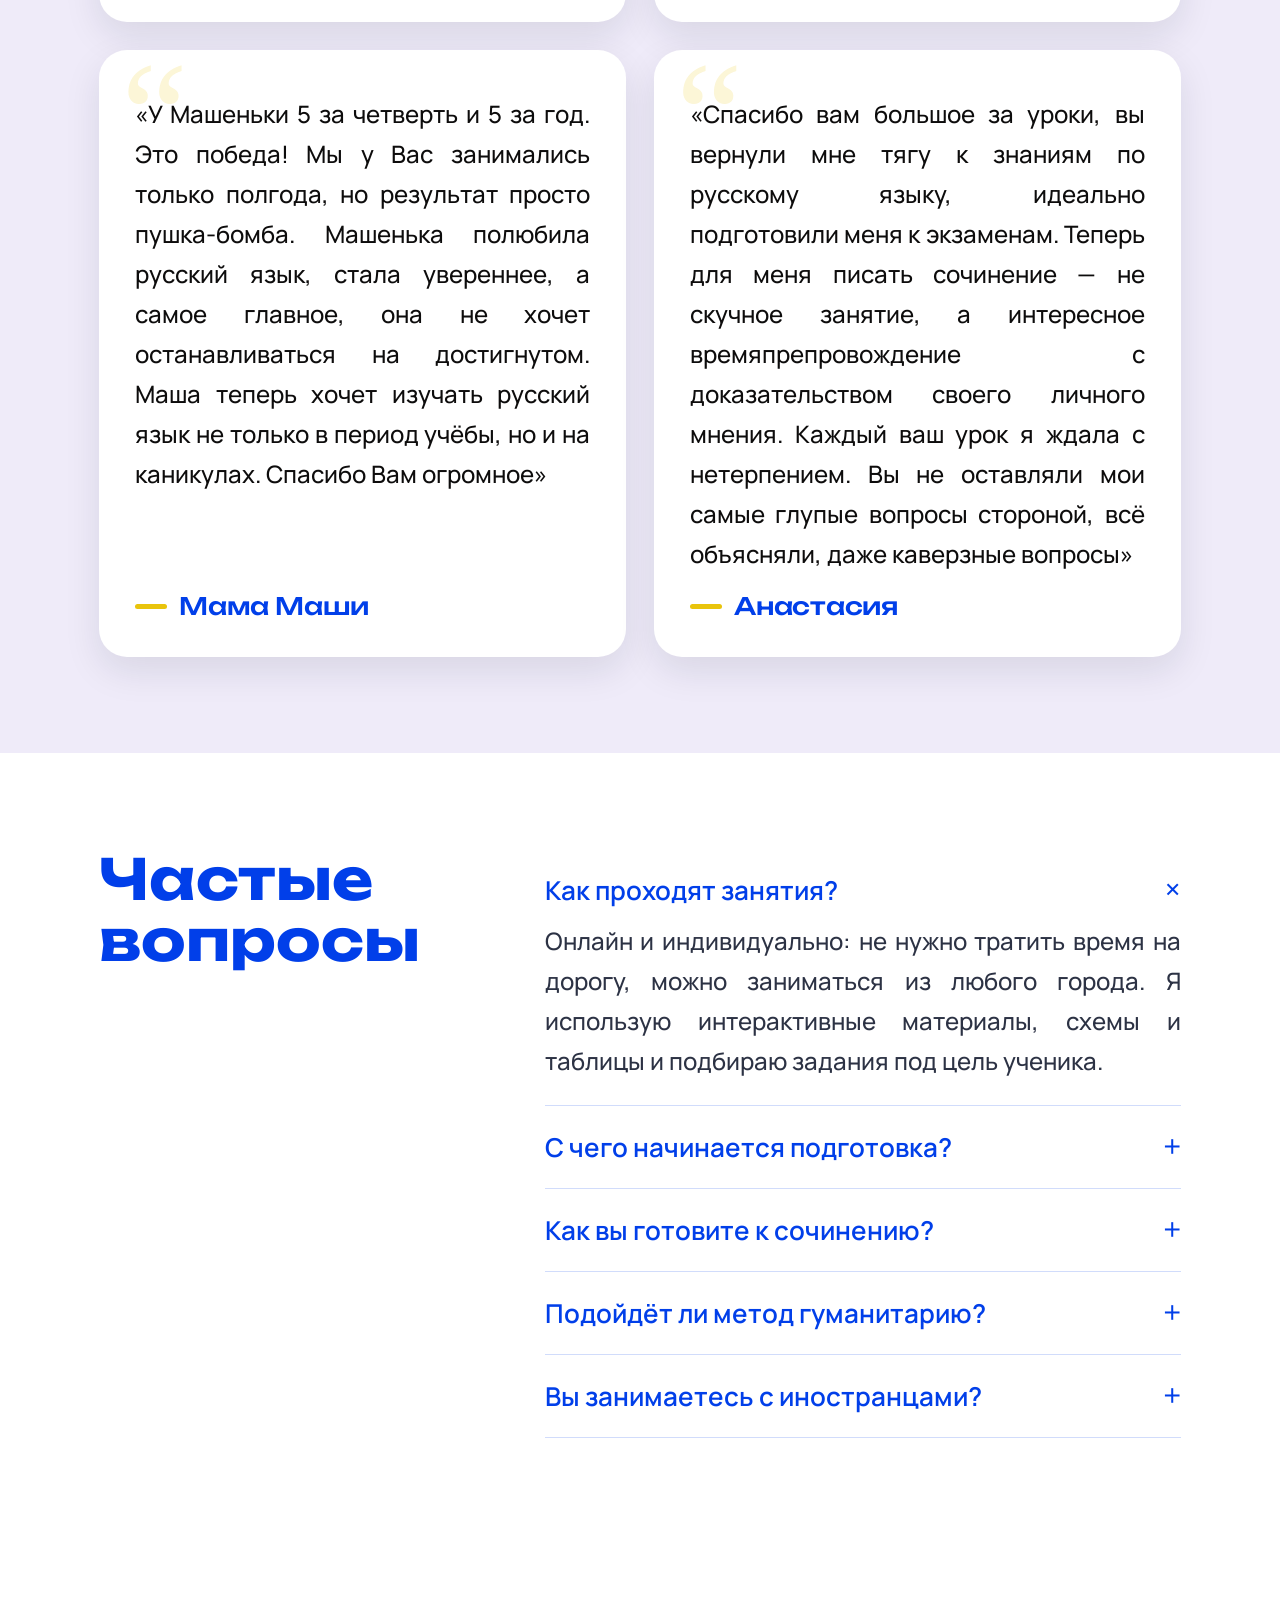
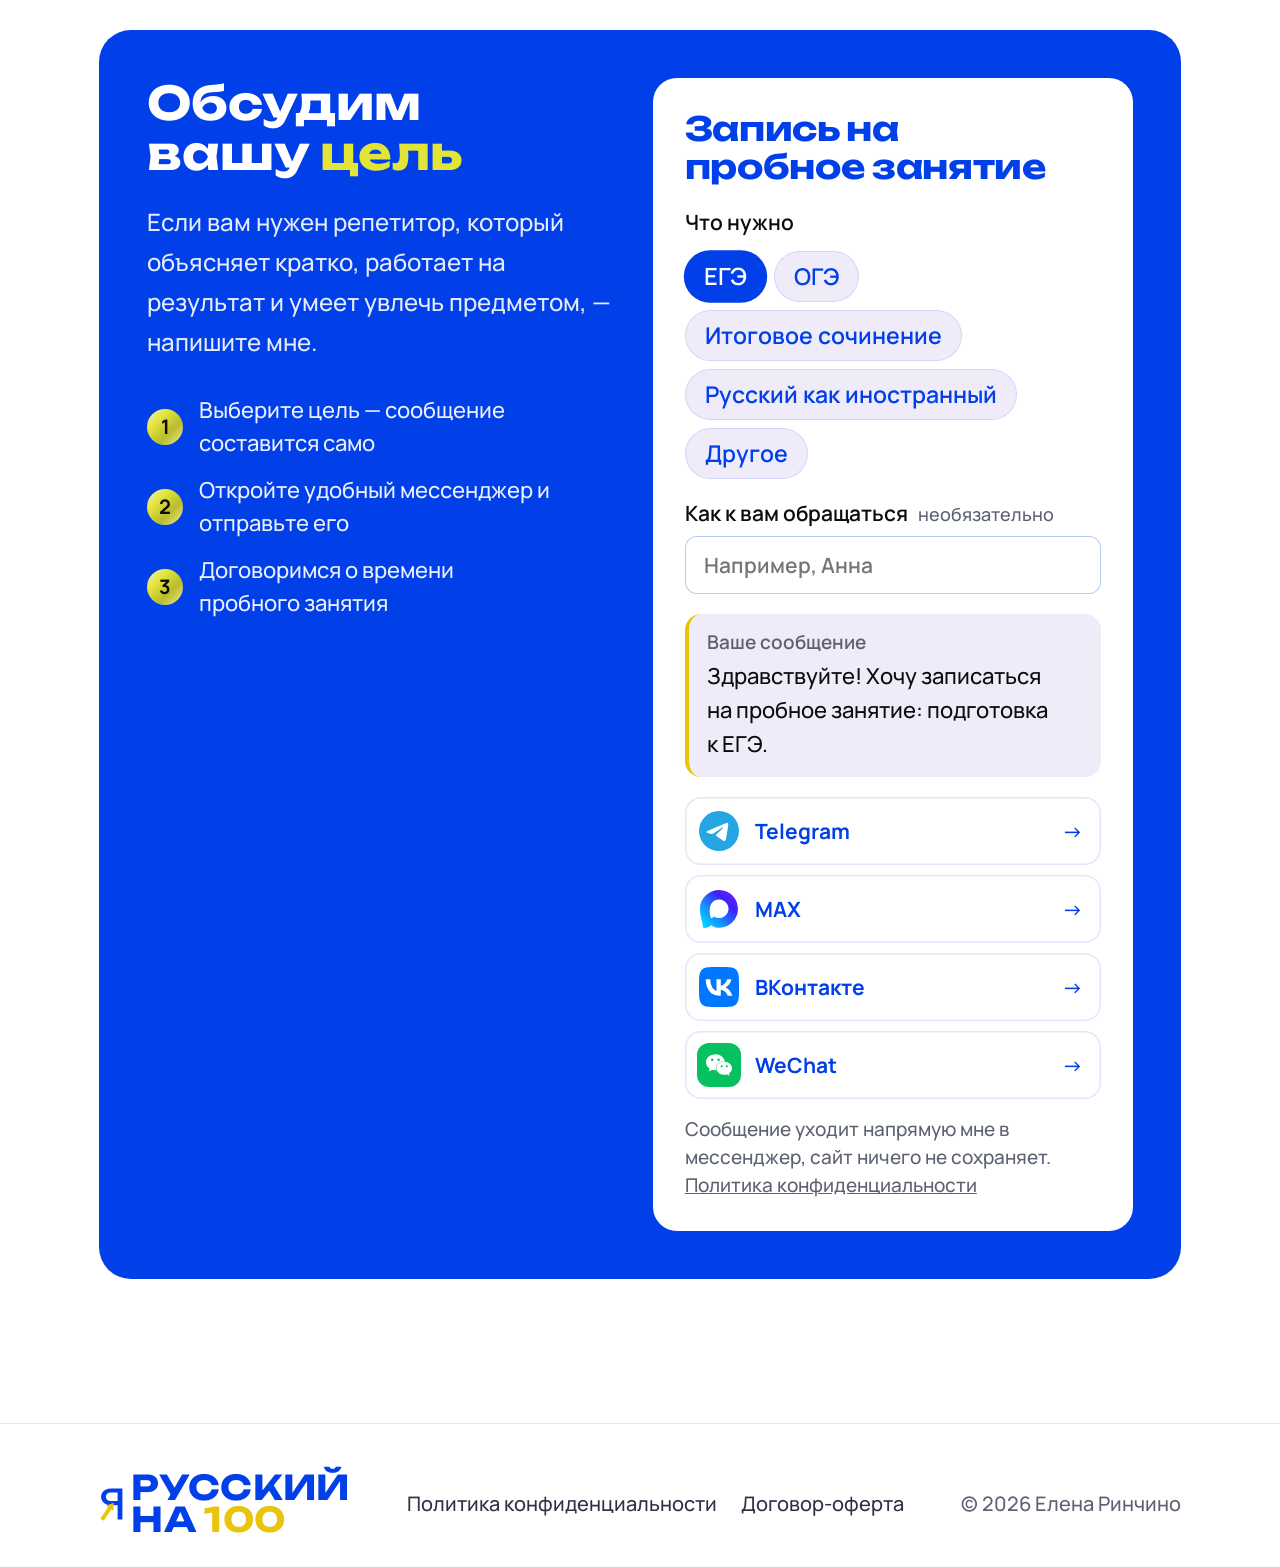
==== commit 539eceab: "Update to 76bd0ba: new hero photo, official messenger icons, palette switcher hidden Co-Authored-By:" ====
--- a/index.html
+++ b/index.html
@@ -3,18 +3,18 @@
 <head>
 <meta charset="utf-8">
 <meta name="viewport" content="width=device-width, initial-scale=1">
-<script src="js/theme.js?v=20261124z6"></script>
+<script src="js/theme.js?v=20261125c"></script>
 <title>Русский на 100 — репетитор по русскому языку, подготовка к ЕГЭ и ОГЭ</title>
 <meta name="description" content="Репетитор по русскому языку Елена Ринчино: алгоритмы для ЕГЭ и ОГЭ, мастерские сочинений, онлайн и индивидуально. Ученик сдал ЕГЭ на 100 баллов в 2026 году.">
 <meta property="og:title" content="Русский на 100 — подготовка к ЕГЭ и ОГЭ">
 <meta property="og:description" content="От алгоритма к слову, от слова к результату. Онлайн, индивидуально.">
 <meta property="og:image" content="img/photo2.jpg">
-<meta name="theme-color" content="#1B3A8C">
+<meta name="theme-color" content="#013FE9">
 <link rel="icon" href="img/favicon.svg" type="image/svg+xml">
 <link rel="preconnect" href="https://fonts.googleapis.com"><link rel="preconnect" href="https://fonts.gstatic.com" crossorigin>
 <link href="https://fonts.googleapis.com/css2?family=Unbounded:wght@600;700&family=Manrope:wght@400;500;600;700&display=swap" rel="stylesheet">
 <script>document.documentElement.classList.add("js")</script>
-<link rel="stylesheet" href="css/site.css?v=20261124z6">
+<link rel="stylesheet" href="css/site.css?v=20261125c">
 </head>
 <body class="v03" id="top">
 <a class="skip" href="#main">Перейти к содержанию</a>
@@ -30,7 +30,7 @@
 <main id="main">
 
 <section class="wrap h-ov" aria-labelledby="h1">
-  <div class="ph"><img src="img/photo2.jpg" alt="Елена Ринчино, репетитор по русскому языку" fetchpriority="high">
+  <div class="ph"><img src="img/photo2.jpg?v=2" alt="Елена Ринчино, репетитор по русскому языку" fetchpriority="high">
     <div class="tags"><span>Репетитор по русскому языку</span><span>Онлайн</span></div>
     <h1 id="h1" class="disp">Русский<br>на 100</h1>
     <div class="hello"><b>Елена Ринчино</b></div></div>
@@ -123,10 +123,10 @@
     <label class="nm"><span>Как к вам обращаться <small>необязательно</small></span><input name="name" autocomplete="name" placeholder="Например, Анна"></label>
     <div class="prev"><span>Ваше сообщение</span><p data-preview>Здравствуйте! Хочу записаться на пробное занятие: подготовка к ЕГЭ.</p></div>
     <div class="mess">
-      <a class="mb" data-m="tg" href="https://t.me/ELENA_RINCHINO" target="_blank" rel="noopener"><i class="ic tg" aria-hidden="true"><svg viewBox="0 0 24 24" width="22" height="22"><path fill="#fff" d="M20.7 4.3 3.4 11c-1.2.5-1.2 1.1-.2 1.4l4.4 1.4 1.7 5.2c.2.6.3.8.8.8.4 0 .6-.2.8-.4l2.1-2.1 4.4 3.3c.8.5 1.4.2 1.6-.8l2.9-13.6c.3-1.2-.4-1.7-1.2-1.4Zm-2.6 3.1-7.6 6.9-.3 3.2-1.5-4.6 8.9-5.6c.4-.3.8 0 .5.1Z"/></svg></i><span><b>Telegram</b></span><em aria-hidden="true">→</em></a>
-      <a class="mb" data-m="max" href="https://max.ru/u/f9LHodD0cOLZn_haIigInpOX3PL6shkobf6C8e_Fd10epAjxDvaGoL2f32A" target="_blank" rel="noopener"><i class="ic mx" aria-hidden="true">MAX</i><span><b>MAX</b></span><em aria-hidden="true">→</em></a>
-      <a class="mb" data-m="vk" href="https://vk.me/id313068972" target="_blank" rel="noopener"><i class="ic vk" aria-hidden="true">VK</i><span><b>ВКонтакте</b></span><em aria-hidden="true">→</em></a>
-      <button class="mb" data-m="wc" type="button" aria-expanded="false" aria-controls="wcbox"><i class="ic wc" aria-hidden="true"><svg viewBox="0 0 24 24" width="22" height="22" fill="#fff"><ellipse cx="9.5" cy="9.5" rx="7.5" ry="6.3"/><ellipse cx="16" cy="15" rx="6.2" ry="5.2" stroke="#07C160" stroke-width="1.4"/></svg></i><span><b>WeChat</b></span><em aria-hidden="true">→</em></button>
+      <a class="mb" data-m="tg" href="https://t.me/ELENA_RINCHINO" target="_blank" rel="noopener"><i class="ic tg" aria-hidden="true"><svg viewBox="0 0 24 24" width="40" height="40"><path fill="#26A5E4" d="M11.944 0A12 12 0 0 0 0 12a12 12 0 0 0 12 12 12 12 0 0 0 12-12A12 12 0 0 0 12 0a12 12 0 0 0-.056 0zm4.962 7.224c.1-.002.321.023.465.14a.506.506 0 0 1 .171.325c.016.093.036.306.02.472-.18 1.898-.962 6.502-1.36 8.627-.168.9-.499 1.201-.82 1.23-.696.065-1.225-.46-1.9-.902-1.056-.693-1.653-1.124-2.678-1.8-1.185-.78-.417-1.21.258-1.91.177-.184 3.247-2.977 3.307-3.23.007-.032.014-.15-.056-.212s-.174-.041-.249-.024c-.106.024-1.793 1.14-5.061 3.345-.48.33-.913.49-1.302.48-.428-.008-1.252-.241-1.865-.44-.752-.245-1.349-.374-1.297-.789.027-.216.325-.437.893-.663 3.498-1.524 5.83-2.529 6.998-3.014 3.332-1.386 4.025-1.627 4.476-1.635z"/></svg></i><span><b>Telegram</b></span><em aria-hidden="true">→</em></a>
+      <a class="mb" data-m="max" href="https://max.ru/u/f9LHodD0cOLZn_haIigInpOX3PL6shkobf6C8e_Fd10epAjxDvaGoL2f32A" target="_blank" rel="noopener"><i class="ic mx" aria-hidden="true"><svg viewBox="0 0 100 100" width="38" height="38"><defs><linearGradient id="mxg" x1="0" y1="1" x2="1" y2="0"><stop offset="0" stop-color="#00EAFF"/><stop offset=".35" stop-color="#1591FF"/><stop offset=".68" stop-color="#3C22FE"/><stop offset="1" stop-color="#8419FF"/></linearGradient></defs><path fill="url(#mxg)" d="M50.7571 0.261719C78.2929 0.261719 99.8857 22.5974 99.8857 50.1474C99.8857 77.6974 77.6071 99.4903 51.0214 99.4903C41.5857 99.4903 37.0143 98.1617 29.65 92.9474C29.1429 92.5903 28.45 92.6831 28.0214 93.1403C22.3571 99.1831 7.85 103.426 7.18571 95.176C7.18571 80.7903 0 71.4474 0 49.876C0 21.5546 23.2214 0.261719 50.7571 0.261719ZM51.5286 24.8117C38.4643 24.126 28.2643 33.1974 26.0143 47.3831C24.15 59.1332 27.45 73.4546 30.2786 74.176C31.4786 74.4832 34.3571 72.276 36.4571 70.2974C36.85 69.926 37.45 69.8617 37.9071 70.1474C41.1786 72.1474 44.8786 73.6474 48.9571 73.8617C62.3714 74.5617 74.2571 64.0617 74.9643 50.6474C75.6643 37.2331 64.9429 25.5046 51.5286 24.8046V24.8117Z"/></svg></i><span><b>MAX</b></span><em aria-hidden="true">→</em></a>
+      <a class="mb" data-m="vk" href="https://vk.me/id313068972" target="_blank" rel="noopener"><i class="ic vk" aria-hidden="true"><svg viewBox="0 0 24 24" width="40" height="40"><path fill="#0077FF" d="m9.489.004.729-.003h3.564l.73.003.914.01.433.007.418.011.403.014.388.016.374.021.36.025.345.03.333.033c1.74.196 2.933.616 3.833 1.516.9.9 1.32 2.092 1.516 3.833l.034.333.029.346.025.36.02.373.025.588.012.41.013.644.009.915.004.98-.001 3.313-.003.73-.01.914-.007.433-.011.418-.014.403-.016.388-.021.374-.025.36-.03.345-.033.333c-.196 1.74-.616 2.933-1.516 3.833-.9.9-2.092 1.32-3.833 1.516l-.333.034-.346.029-.36.025-.373.02-.588.025-.41.012-.644.013-.915.009-.98.004-3.313-.001-.73-.003-.914-.01-.433-.007-.418-.011-.403-.014-.388-.016-.374-.021-.36-.025-.345-.03-.333-.033c-1.74-.196-2.933-.616-3.833-1.516-.9-.9-1.32-2.092-1.516-3.833l-.034-.333-.029-.346-.025-.36-.02-.373-.025-.588-.012-.41-.013-.644-.009-.915-.004-.98.001-3.313.003-.73.01-.914.007-.433.011-.418.014-.403.016-.388.021-.374.025-.36.03-.345.033-.333c.196-1.74.616-2.933 1.516-3.833.9-.9 2.092-1.32 3.833-1.516l.333-.034.346-.029.36-.025.373-.02.588-.025.41-.012.644-.013.915-.009ZM6.79 7.3H4.05c.13 6.24 3.25 9.99 8.72 9.99h.31v-3.57c2.01.2 3.53 1.67 4.14 3.57h2.84c-.78-2.84-2.83-4.41-4.11-5.01 1.28-.74 3.08-2.54 3.51-4.98h-2.58c-.56 1.98-2.22 3.78-3.8 3.95V7.3H10.5v6.92c-1.6-.4-3.62-2.34-3.71-6.92Z"/></svg></i><span><b>ВКонтакте</b></span><em aria-hidden="true">→</em></a>
+      <button class="mb" data-m="wc" type="button" aria-expanded="false" aria-controls="wcbox"><i class="ic wc" aria-hidden="true"><svg viewBox="0 0 24 24" width="26" height="26"><path fill="#fff" d="M8.691 2.188C3.891 2.188 0 5.476 0 9.53c0 2.212 1.17 4.203 3.002 5.55a.59.59 0 0 1 .213.665l-.39 1.48c-.019.07-.048.141-.048.213 0 .163.13.295.29.295a.326.326 0 0 0 .167-.054l1.903-1.114a.864.864 0 0 1 .717-.098 10.16 10.16 0 0 0 2.837.403c.276 0 .543-.027.811-.05-.857-2.578.157-4.972 1.932-6.446 1.703-1.415 3.882-1.98 5.853-1.838-.576-3.583-4.196-6.348-8.596-6.348zM5.785 5.991c.642 0 1.162.529 1.162 1.18a1.17 1.17 0 0 1-1.162 1.178A1.17 1.17 0 0 1 4.623 7.17c0-.651.52-1.18 1.162-1.18zm5.813 0c.642 0 1.162.529 1.162 1.18a1.17 1.17 0 0 1-1.162 1.178 1.17 1.17 0 0 1-1.162-1.178c0-.651.52-1.18 1.162-1.18zm5.34 2.867c-1.797-.052-3.746.512-5.28 1.786-1.72 1.428-2.687 3.72-1.78 6.22.942 2.453 3.666 4.229 6.884 4.229.826 0 1.622-.12 2.361-.336a.722.722 0 0 1 .598.082l1.584.926a.272.272 0 0 0 .14.047c.134 0 .24-.111.24-.247 0-.06-.023-.12-.038-.177l-.327-1.233a.582.582 0 0 1-.023-.156.49.49 0 0 1 .201-.398C23.024 18.48 24 16.82 24 14.98c0-3.21-2.931-5.837-6.656-6.088V8.89c-.135-.01-.27-.027-.407-.03zm-2.53 3.274c.535 0 .969.44.969.982a.976.976 0 0 1-.969.983.976.976 0 0 1-.969-.983c0-.542.434-.982.97-.982zm4.844 0c.535 0 .969.44.969.982a.976.976 0 0 1-.969.983.976.976 0 0 1-.969-.983c0-.542.434-.982.969-.982z"/></svg></i><span><b>WeChat</b></span><em aria-hidden="true">→</em></button>
     </div>
     <div class="wcbox" id="wcbox"><p>Отсканируйте QR-код камерой телефона — добавьте меня в WeChat и отправьте сообщение:</p>
       <img class="wcqr" src="img/wechat-qr.jpg" alt="QR-код WeChat Елены Ринчино" width="200" height="200" loading="lazy">
@@ -139,6 +139,6 @@
 
 <footer class="foot"><div class="wrap"><a class="logo" href="#top" aria-label="Русский на 100 — на главную"><svg viewBox="0 0 80 120" width="24" height="36" aria-hidden="true"><path fill-rule="evenodd" d="M78 8 H38 C20 8 7 20 7 36 C7 52 20 64 38 64 H62 V112 H78 Z M62 22 H39 C29 22 23 28 23 36 C23 44 29 50 39 50 H62 Z" fill="#1B3A8C"/><polygon points="4.64,108.33 15.36,115.67 41.36,77.67 48.4,82.5 48.4,55.85 23.6,65.5 30.64,70.33" fill="#E2E538"/></svg><span class="wm" >Русский<br>на <b>100</b></span></a><nav aria-label="Документы"><a href="politika.html" data-doc="politika.html">Политика конфиденциальности</a><a href="oferta.html" data-doc="oferta.html">Договор-оферта</a></nav><span class="copy">© 2026 Елена Ринчино</span></div></footer>
 <div class="dmodal" id="dmodal" aria-hidden="true"><div class="card" id="dcard"></div></div>
-<script src="js/site.js?v=20261124z6"></script>
+<script src="js/site.js?v=20261125c"></script>
 </body>
 </html>
--- a/css/site.css
+++ b/css/site.css
@@ -1,6 +1,6 @@
 /* Стили сайта «Русский на 100». Цвета заданы переменными на body.v03. */
 :root{--disp:'Unbounded',sans-serif;--scr:'Cormorant Garamond',serif;--ease:cubic-bezier(0.22,1,0.36,1);--pad:48px;--max:clamp(1100px,92vw,1560px)}
-.v03{--hl:#E2E538;--p:#013FE9;--a:#E2E538;--ag:#E2E538;--bg:#FFFFFF;--tx:#0D0C0C;--sf:#EFEBF9;--cd:#FFFFFF;--on-a:#0D0C0C;--body:'Manrope',sans-serif;--br:999px;--tx2:#2C3244;--line:color-mix(in srgb,var(--p) 12%,transparent)}
+.v03{--hl:#E9C40C;--p:#013FE9;--a:#E2E538;--hl:#E9C40C;--ag:linear-gradient(135deg,color-mix(in srgb,var(--a) 45%,#fff) 0%,var(--a) 32%,color-mix(in srgb,var(--a) 82%,#000) 64%,color-mix(in srgb,var(--a) 62%,#fff) 100%);--bg:#FFFFFF;--tx:#0D0C0C;--sf:#EFEBF9;--cd:#FFFFFF;--on-a:#0D0C0C;--body:'Manrope',sans-serif;--br:999px;--tx2:#2C3244;--line:color-mix(in srgb,var(--p) 12%,transparent)}
 .v03 .alt,.v03 .sfbg{--cd:#FFFFFF}
 
 *{box-sizing:border-box}
@@ -47,7 +47,7 @@
 .hdr nav{display:flex;gap:32px;margin-left:auto}
 .hdr .logo svg{width:26px;height:39px}.hdr .logo .wm{font-size:26px}
 .hdr .bar>.btn{padding:11px 22px;font-size:18px;line-height:24px}
-.hdr nav a{font-size:24px;line-height:31px;font-weight:600;color:var(--tx2);padding:6px 0;transition:color .3s var(--ease)}
+.hdr nav a{white-space:nowrap;font-size:24px;line-height:31px;font-weight:600;color:var(--tx2);padding:6px 0;transition:color .3s var(--ease)}
 .hdr nav a:hover,.hdr nav a.on{color:var(--p)}
 .hdr nav a.on{box-shadow:inset 0 -2px 0 var(--hl)}
 .burger{display:none;width:44px;height:44px;border-radius:14px;border:0;background:var(--sf);color:var(--p);cursor:pointer;position:relative;margin-left:auto}
@@ -164,7 +164,7 @@
 .whoc.y ul{display:grid;grid-template-columns:minmax(0,1fr);border-radius:32px;background:var(--cd);box-shadow:0 0 0 1px color-mix(in srgb,var(--p) 12%,transparent)}
 .whoc.y li{display:grid;grid-template-columns:440px minmax(0,1fr);column-gap:48px;align-items:baseline;padding:32px 40px}
 .whoc.y li+li{border-top:1px solid var(--line)}
-.whoc.y h3{font-family:var(--disp);font-size:26px;line-height:1.2;color:var(--p)}
+.whoc.y h3{font-family:var(--disp);font-size:30px;line-height:1.2;color:var(--p)}
 .whoc.y p{font-size:24px;line-height:39px;color:var(--tx2)}
 .whoc.n{max-width:none;padding:8px 0 8px 32px;border-left:6px solid var(--hl)}
 .whoc.n ul{display:flex;flex-direction:column;gap:6px;list-style:none;padding:0;margin:0}
@@ -254,7 +254,7 @@
 .goals legend{padding:0;margin-bottom:12px;font-size:21px;font-weight:600}
 .goals label{display:block;cursor:pointer}
 .goals input{position:absolute;opacity:0;width:1px;height:1px}
-.goals span{display:inline-block;padding:10px 18px;border-radius:999px;font-size:20px;line-height:27px;font-weight:600;color:var(--p);background:var(--sf);box-shadow:inset 0 0 0 1px var(--line);transition:background .2s var(--ease),color .2s var(--ease)}
+.goals span{display:inline-block;padding:11px 20px;border-radius:999px;font-size:23px;line-height:29px;font-weight:600;color:var(--p);background:var(--sf);box-shadow:inset 0 0 0 1px var(--line);transition:background .2s var(--ease),color .2s var(--ease)}
 .goals label:hover span{background:color-mix(in srgb,var(--p) 10%,var(--sf))}
 .goals input:checked+span{background:var(--p);color:#fff;box-shadow:none}
 .goals input:focus-visible+span{outline:3px solid var(--hl);outline-offset:2px}
@@ -266,7 +266,7 @@
 .mb{display:flex;align-items:center;gap:14px;width:100%;padding:12px 18px 12px 12px;border-radius:16px;border:0;background:#fff;box-shadow:inset 0 0 0 1.5px var(--line);font:inherit;color:var(--tx);text-align:left;cursor:pointer;transition:box-shadow .3s var(--ease),transform .3s var(--ease)}
 .mb:hover{box-shadow:inset 0 0 0 1.5px var(--p),0 10px 24px rgba(16,27,51,.10);transform:translateY(-2px)}
 .mb .ic{flex:none;width:44px;height:44px;border-radius:12px;display:flex;align-items:center;justify-content:center;font-style:normal;font-weight:800;font-size:18px;color:#fff}
-.ic.tg{background:#229ED9}.ic.mx{background:linear-gradient(135deg,#2F8CFF,#8A3FFC);font-size:15px}.ic.vk{background:#0077FF}.ic.wc{background:#07C160}
+.ic.tg,.ic.mx,.ic.vk{background:none}.ic.wc{background:#07C160} /* официальные знаки: Telegram, VK, MAX — сами по себе, WeChat — белый на зелёном */
 .mb span{flex:1;display:flex;flex-direction:column}
 .mb b{font-size:21px;line-height:29px;font-weight:700;color:var(--p)}
 .mb small{font-size:18px;line-height:24px;color:#5C6272}
@@ -535,6 +535,7 @@
 @media (max-width:359px){
   .h-ov .tags span{font-size:15px;padding:6px 10px}
   .rev blockquote{hyphens:auto;-webkit-hyphens:auto} /* «времяпрепровождение» шире карточки на 320px */
+  .apc .n{font-size:20px;line-height:24px} /* 25px «Старшеклассникам» шире карточки на 320px */
   .mb{gap:10px;padding:10px 12px 10px 10px}.mb span{min-width:0}.mb b{font-size:18px}.mb em{flex:none}
 }
 @media (max-width:1240px){
@@ -547,3 +548,6 @@
 @media (max-width:1360px){
   .ess-hd{grid-template-columns:1fr;gap:12px}.ess-hd p{justify-self:start;text-align:left;max-width:none} /* подпись «Мастерской» под заголовком, а не в узкой колонке */
 }
+@media (min-width:1101px) and (max-width:1279px){
+  .hdr .bar{gap:18px}.hdr nav{gap:18px} /* меню 24px помещается в строку за счёт промежутков */
+}
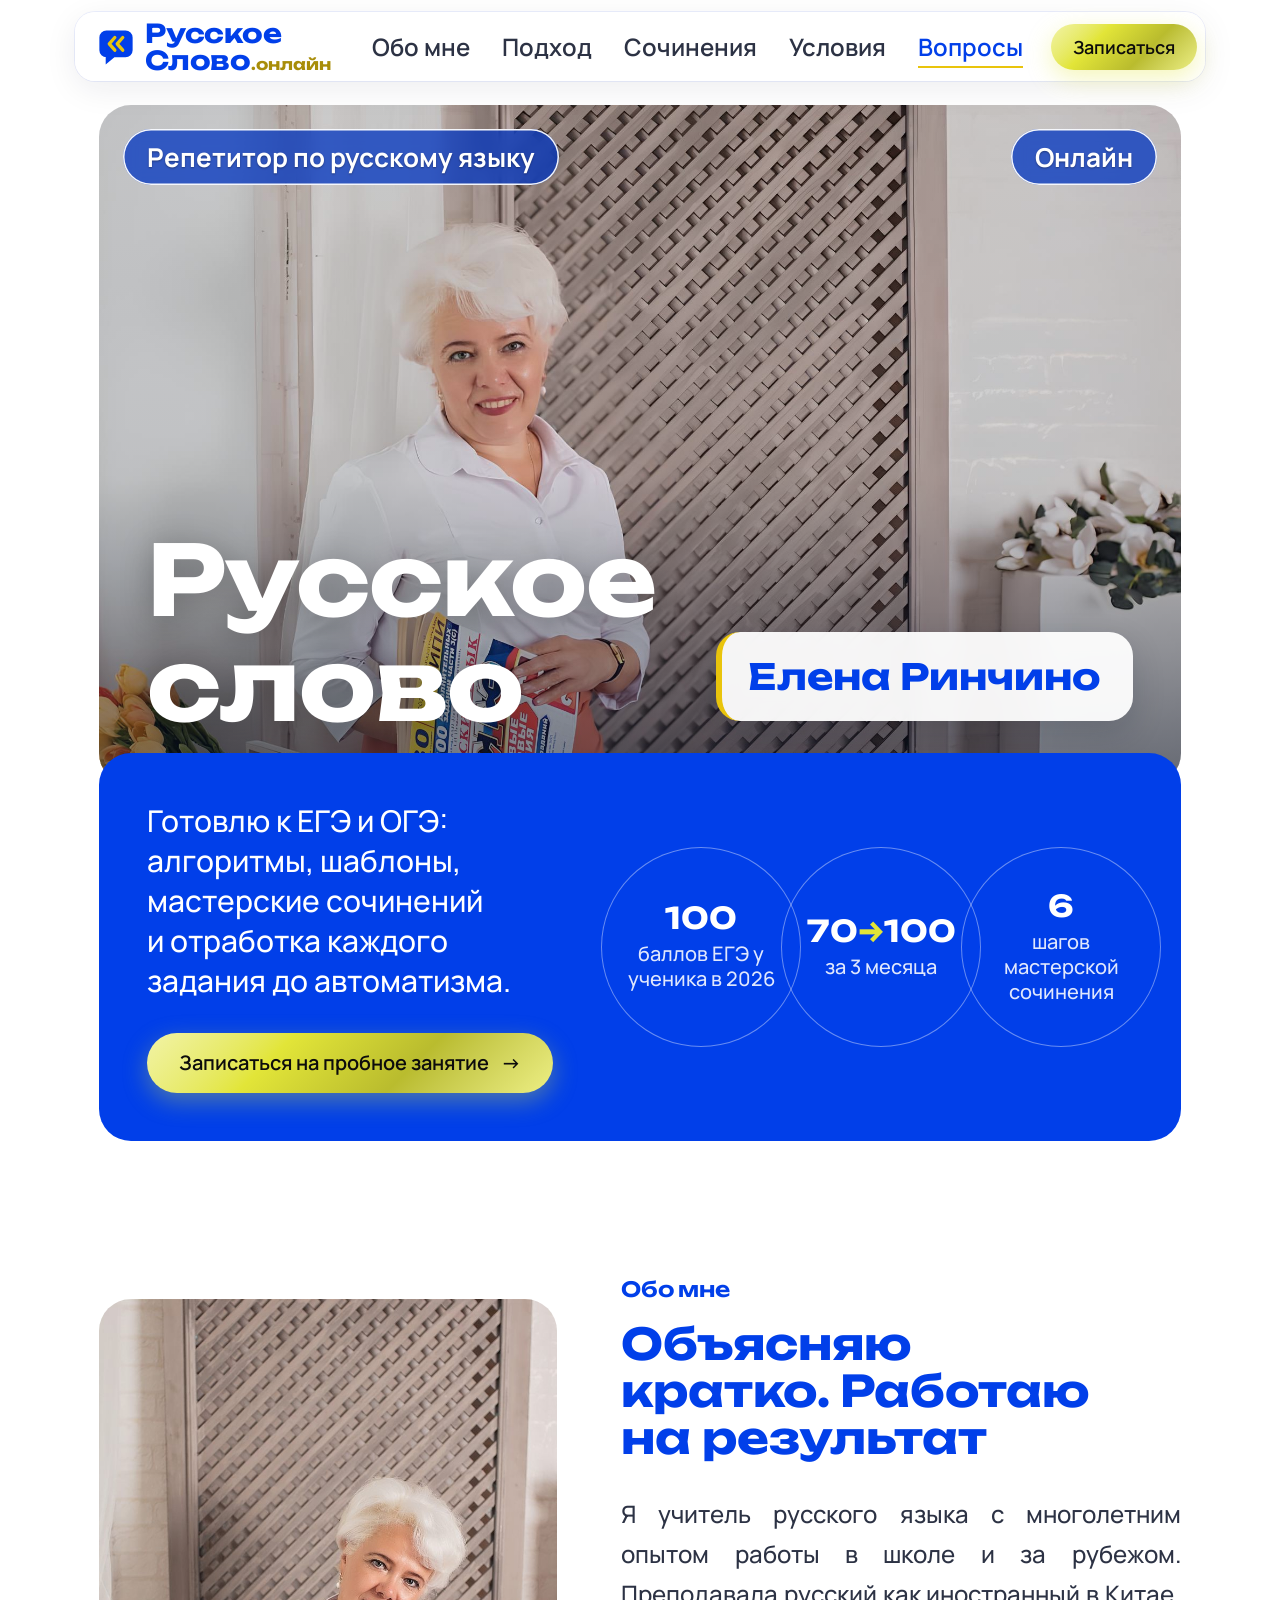
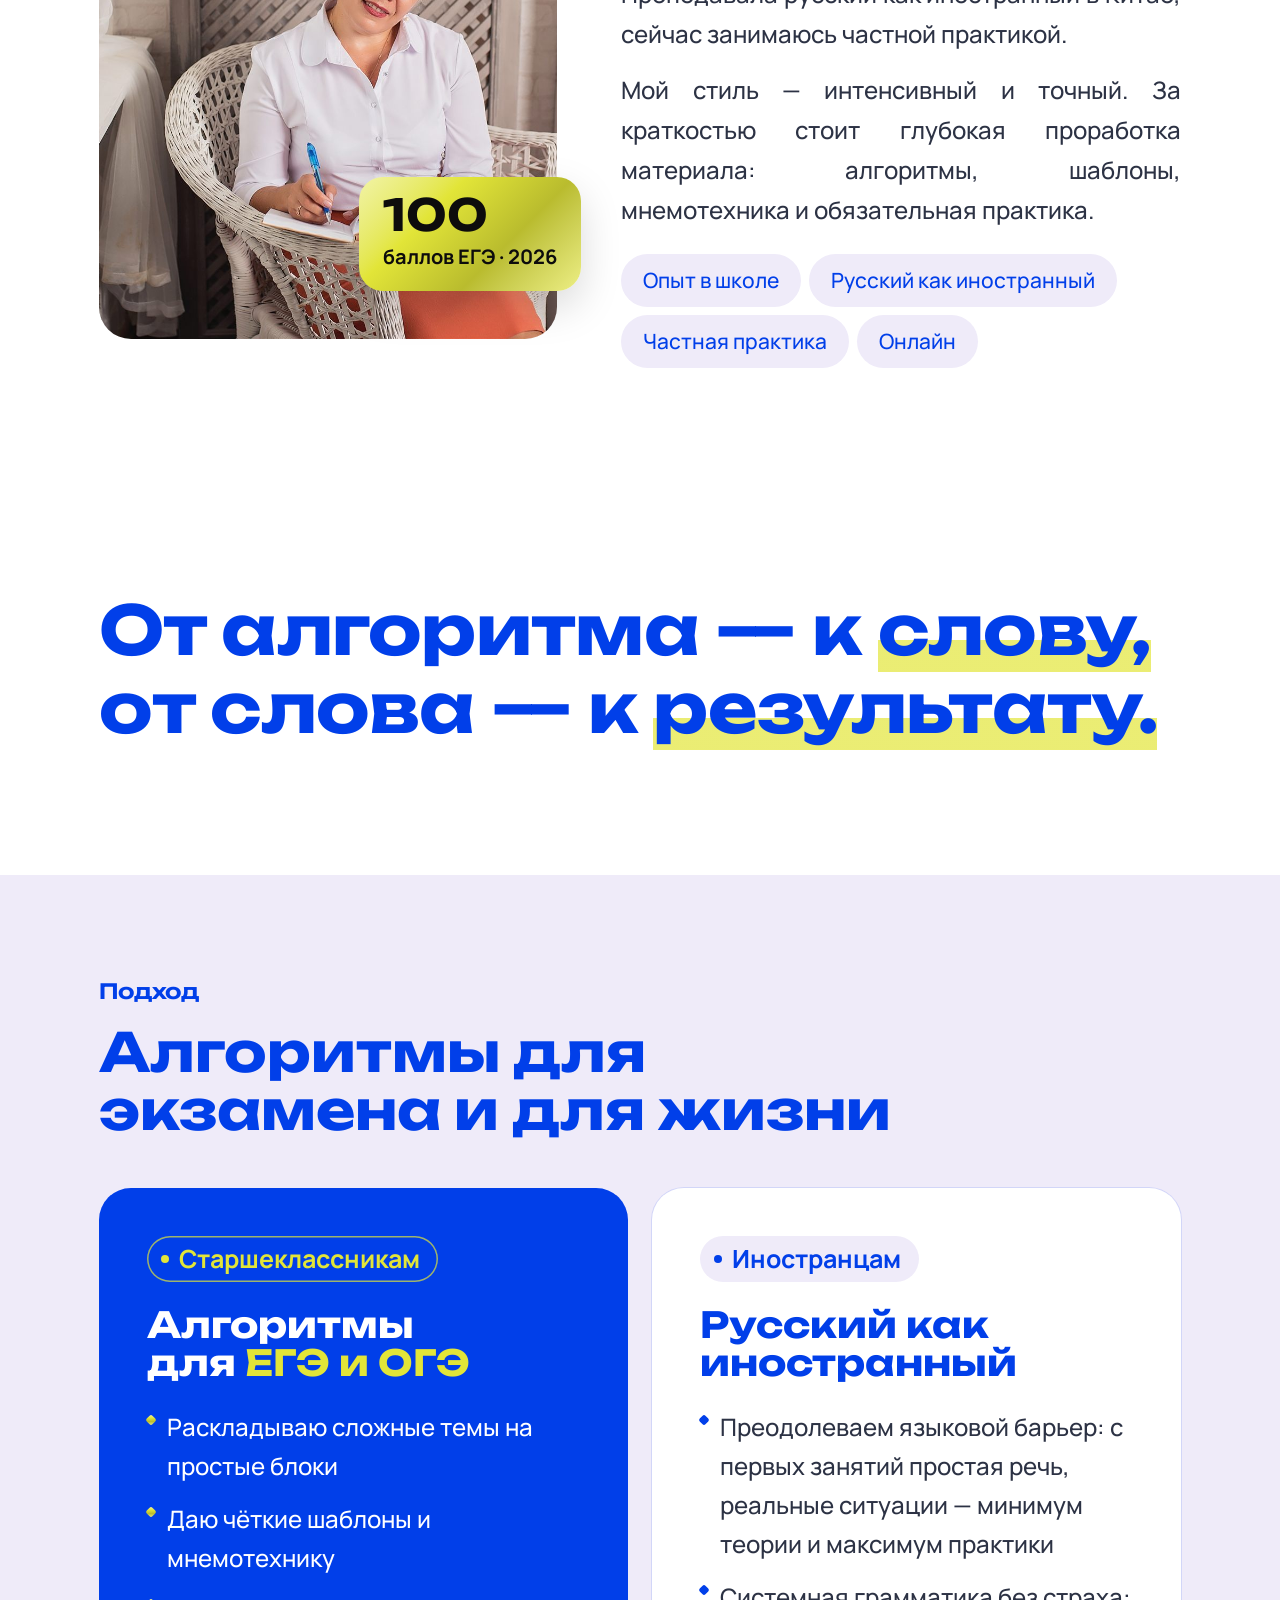
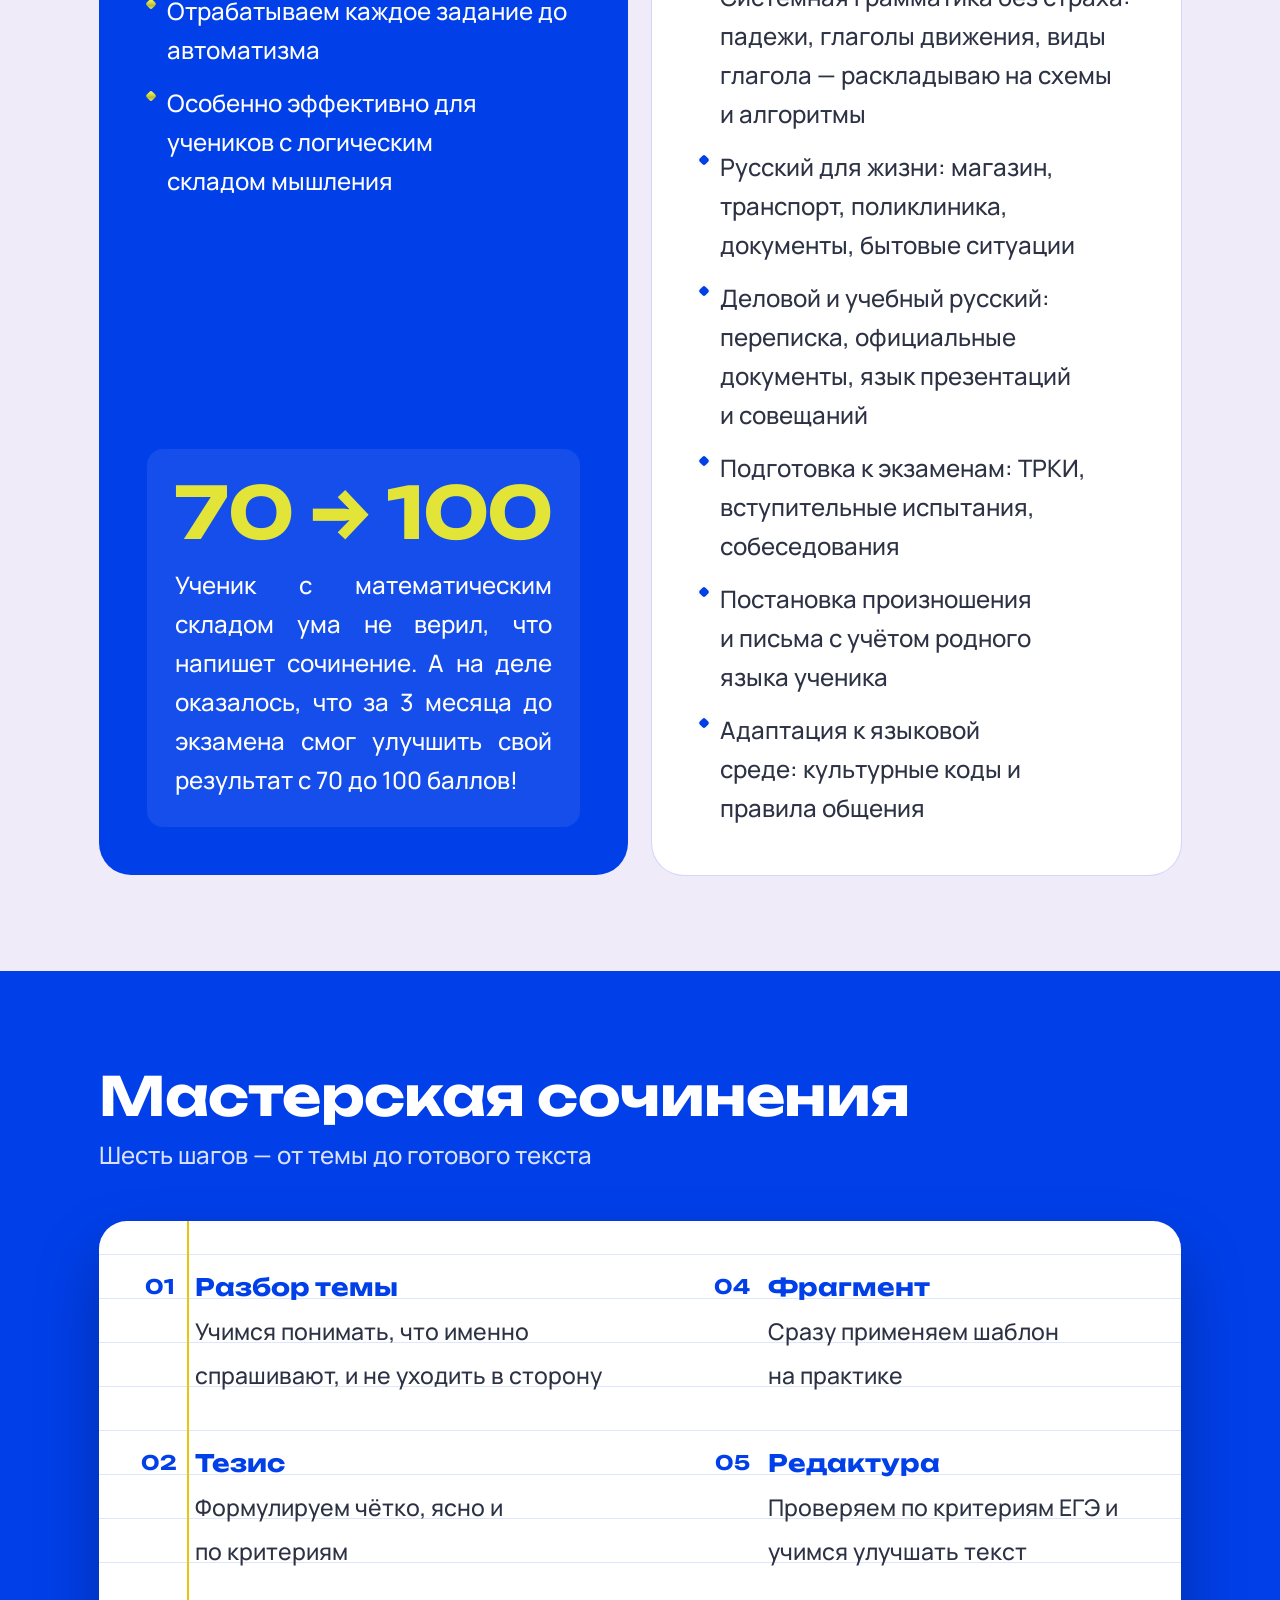
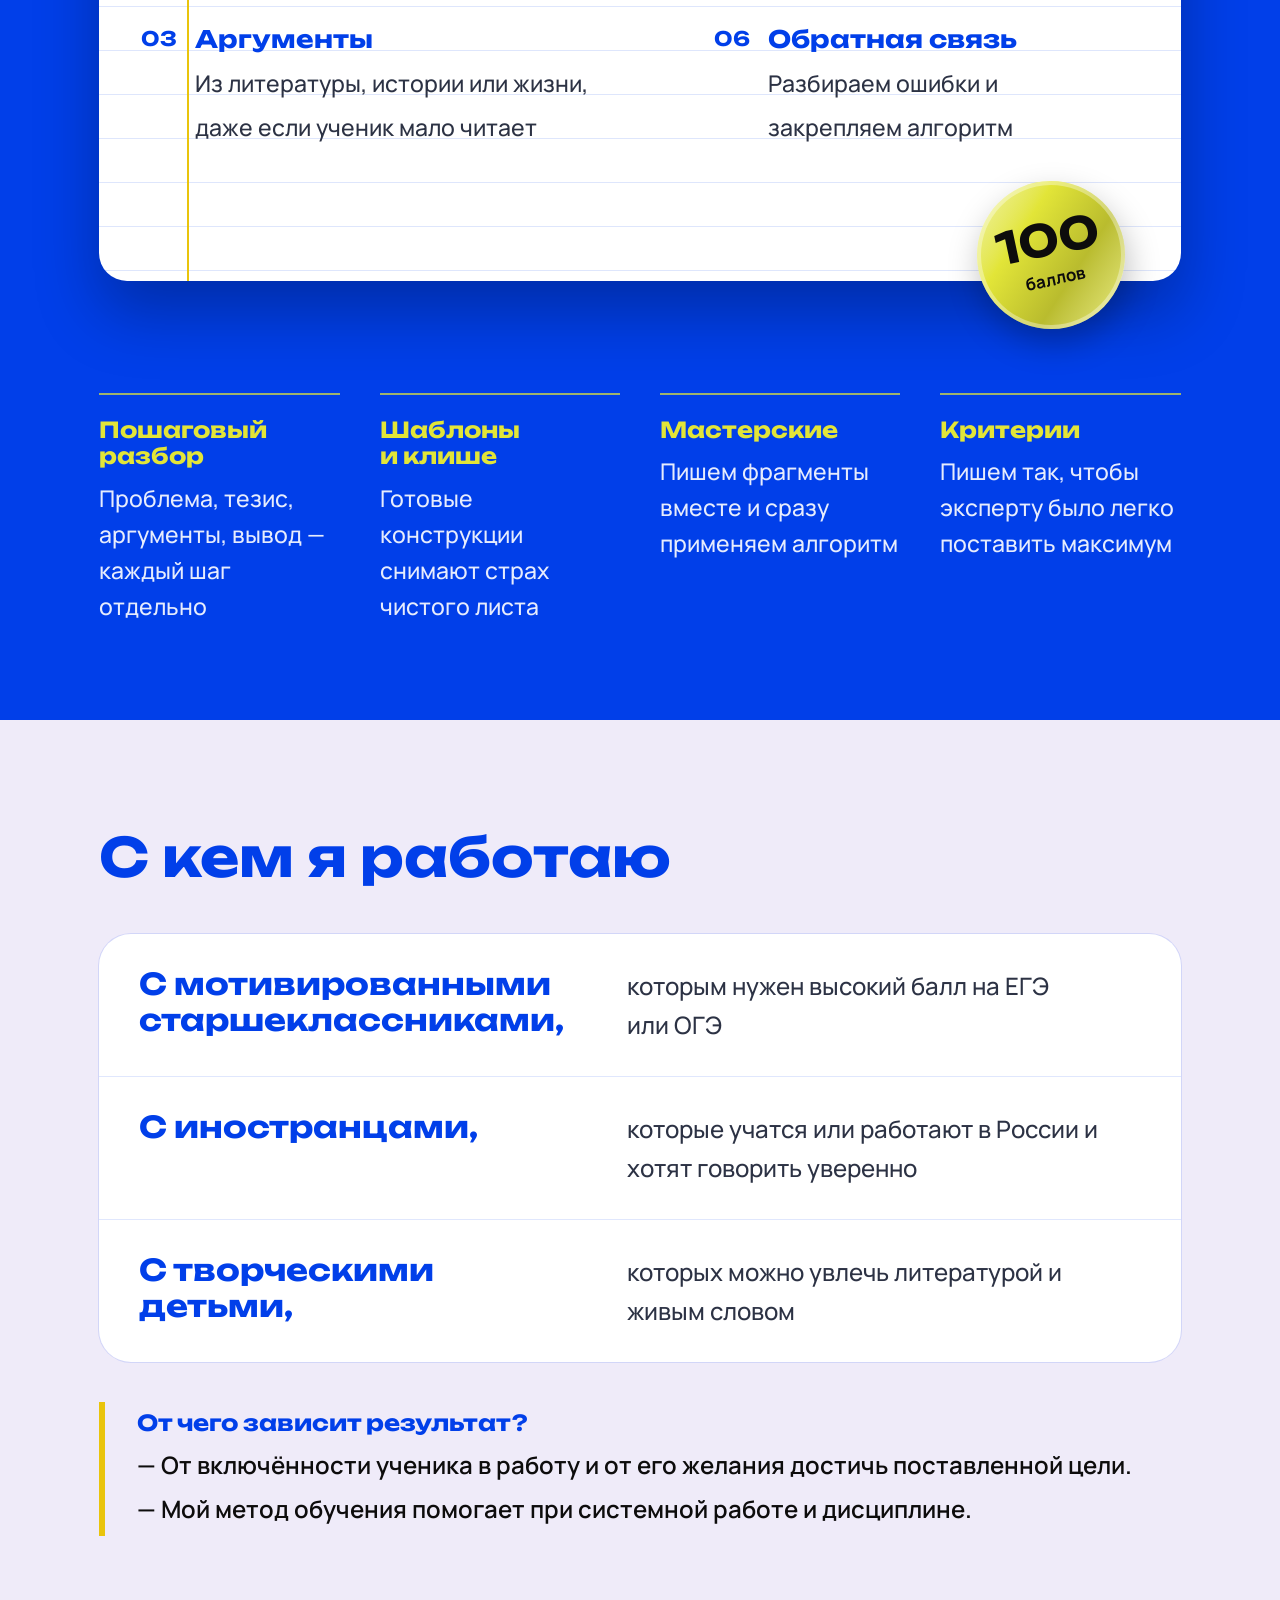
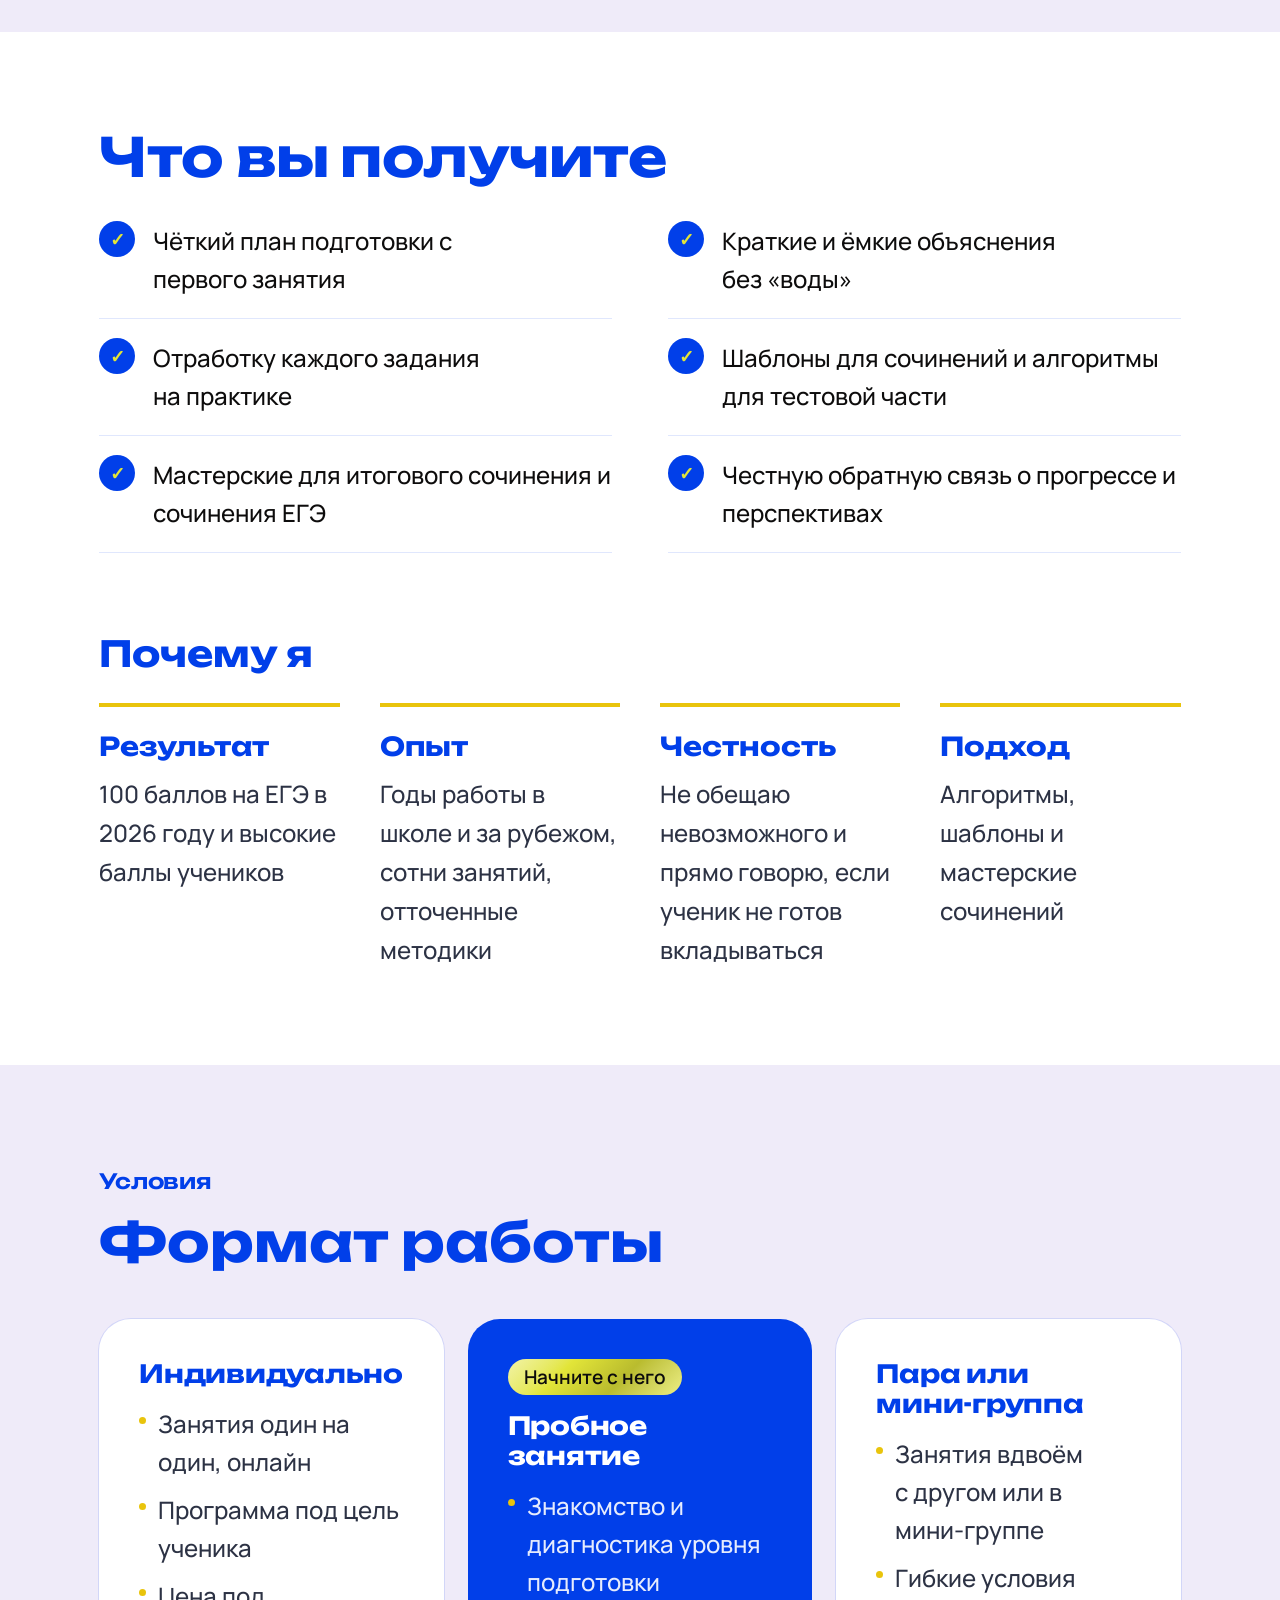
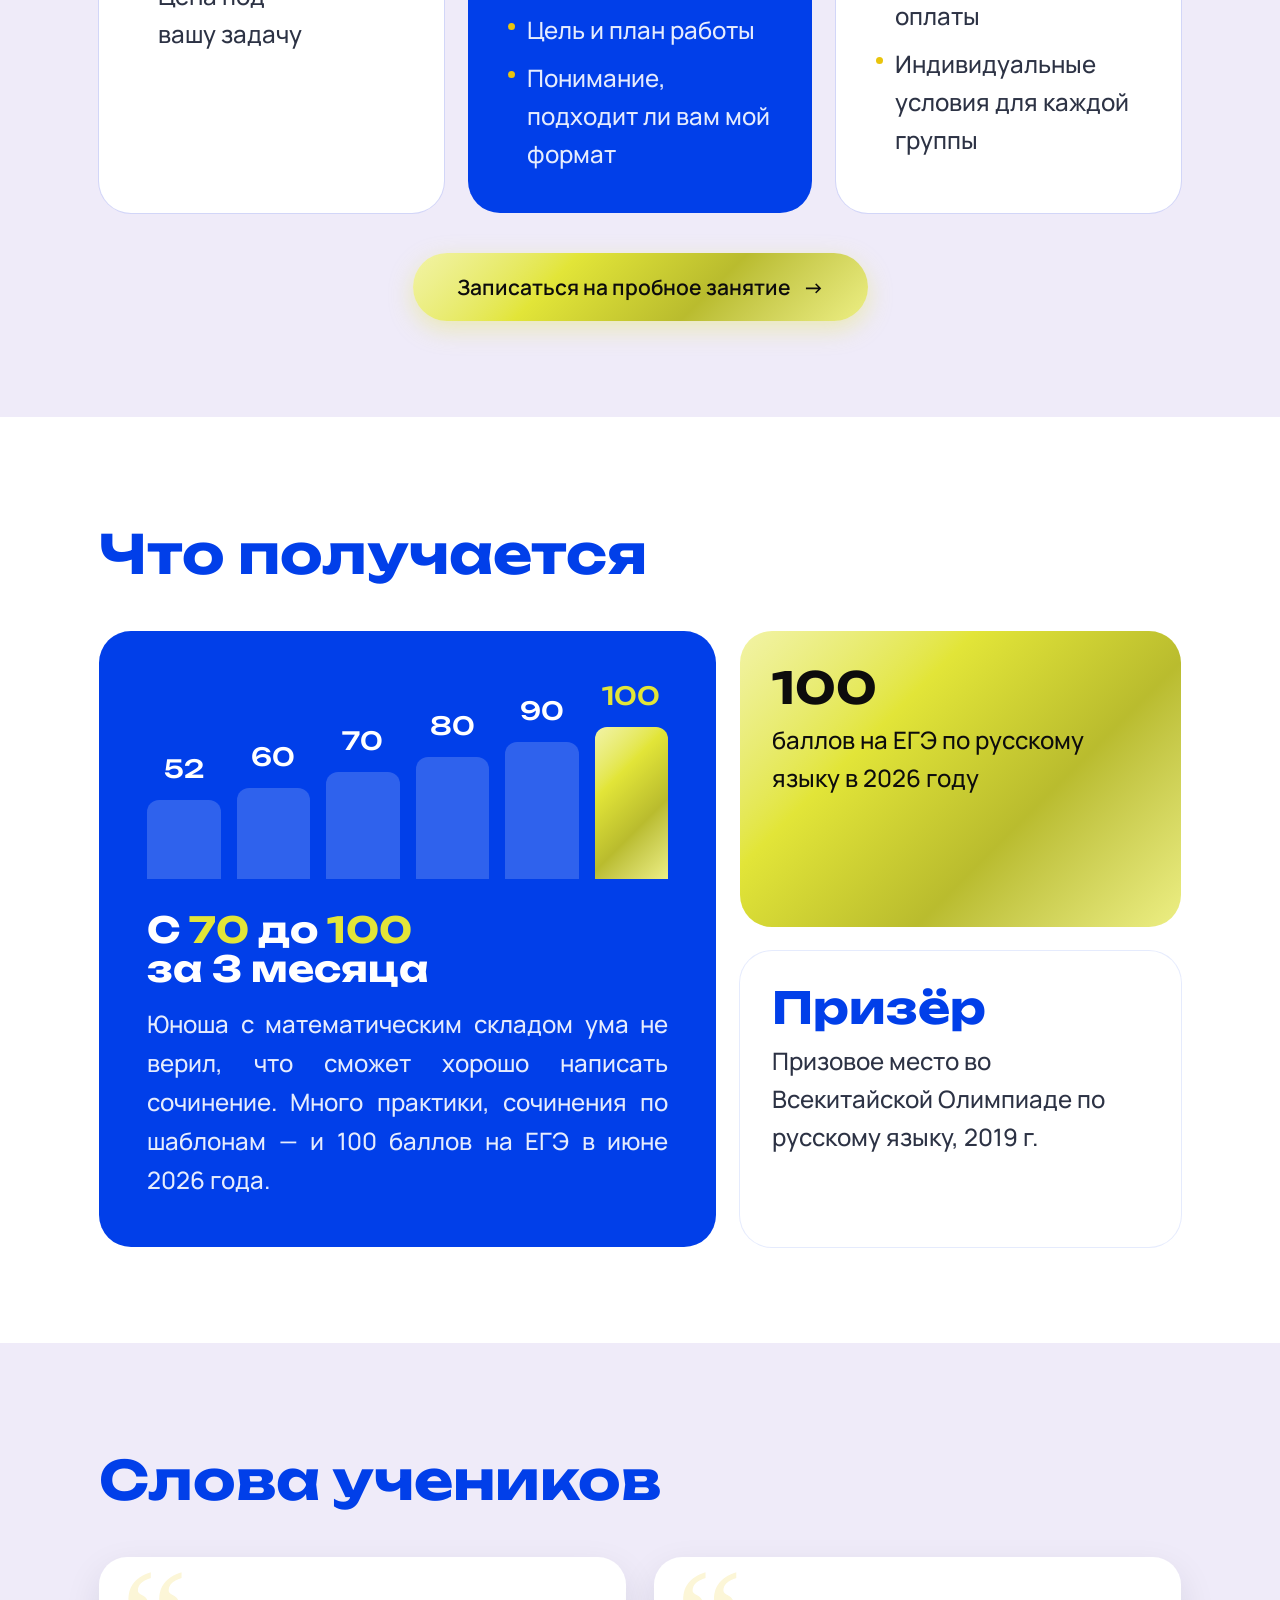
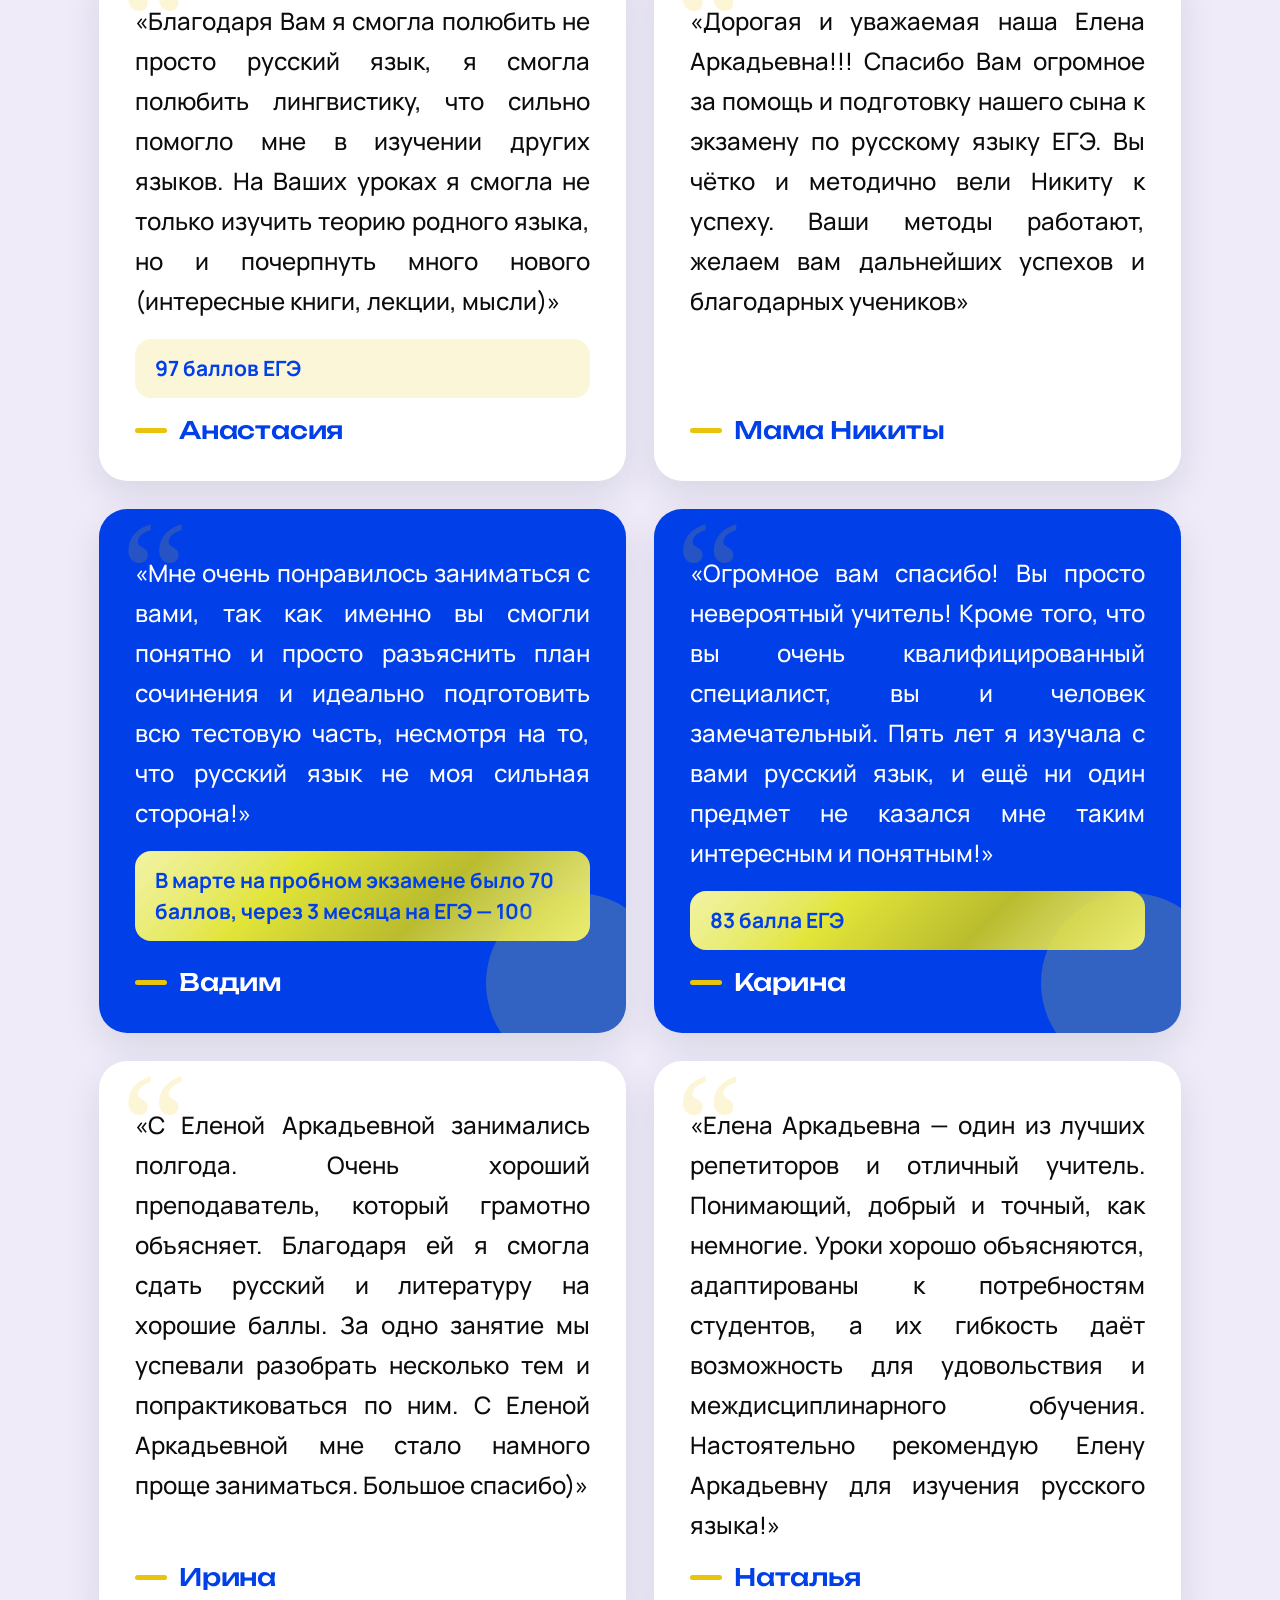
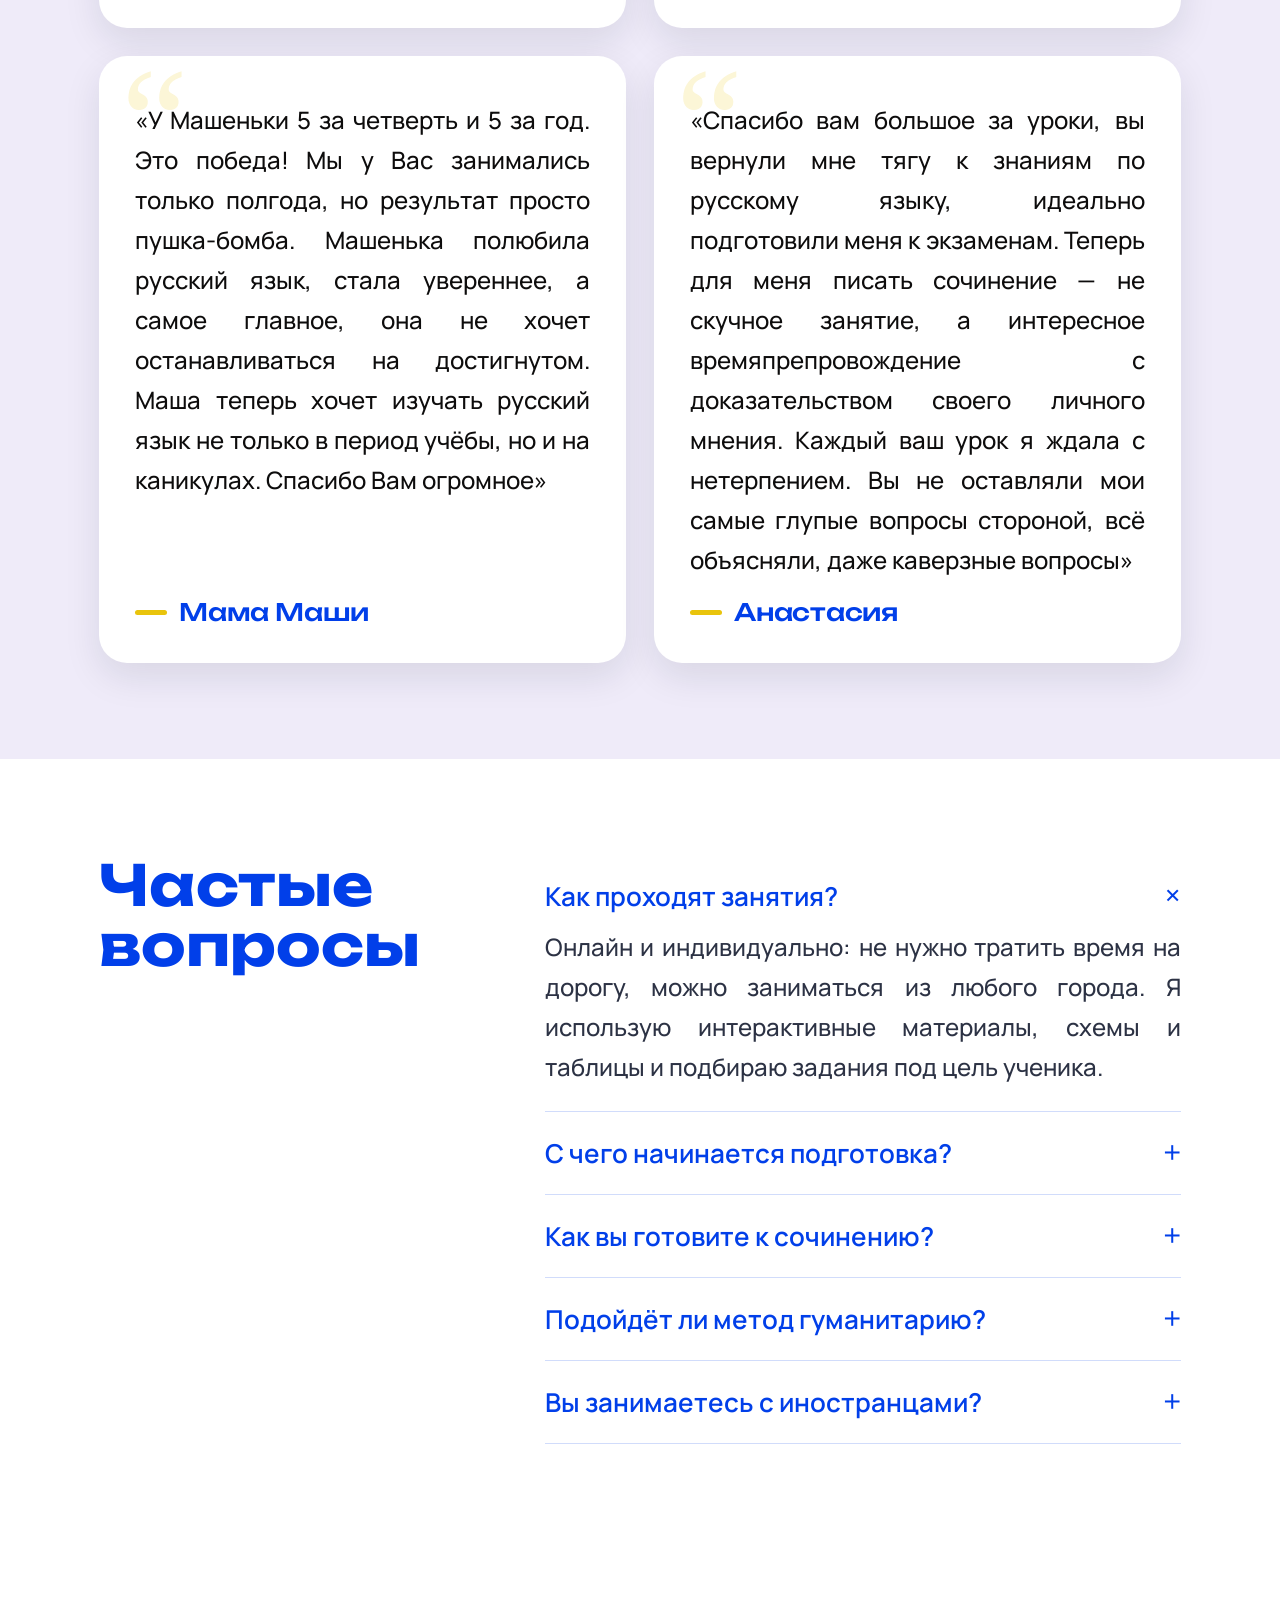
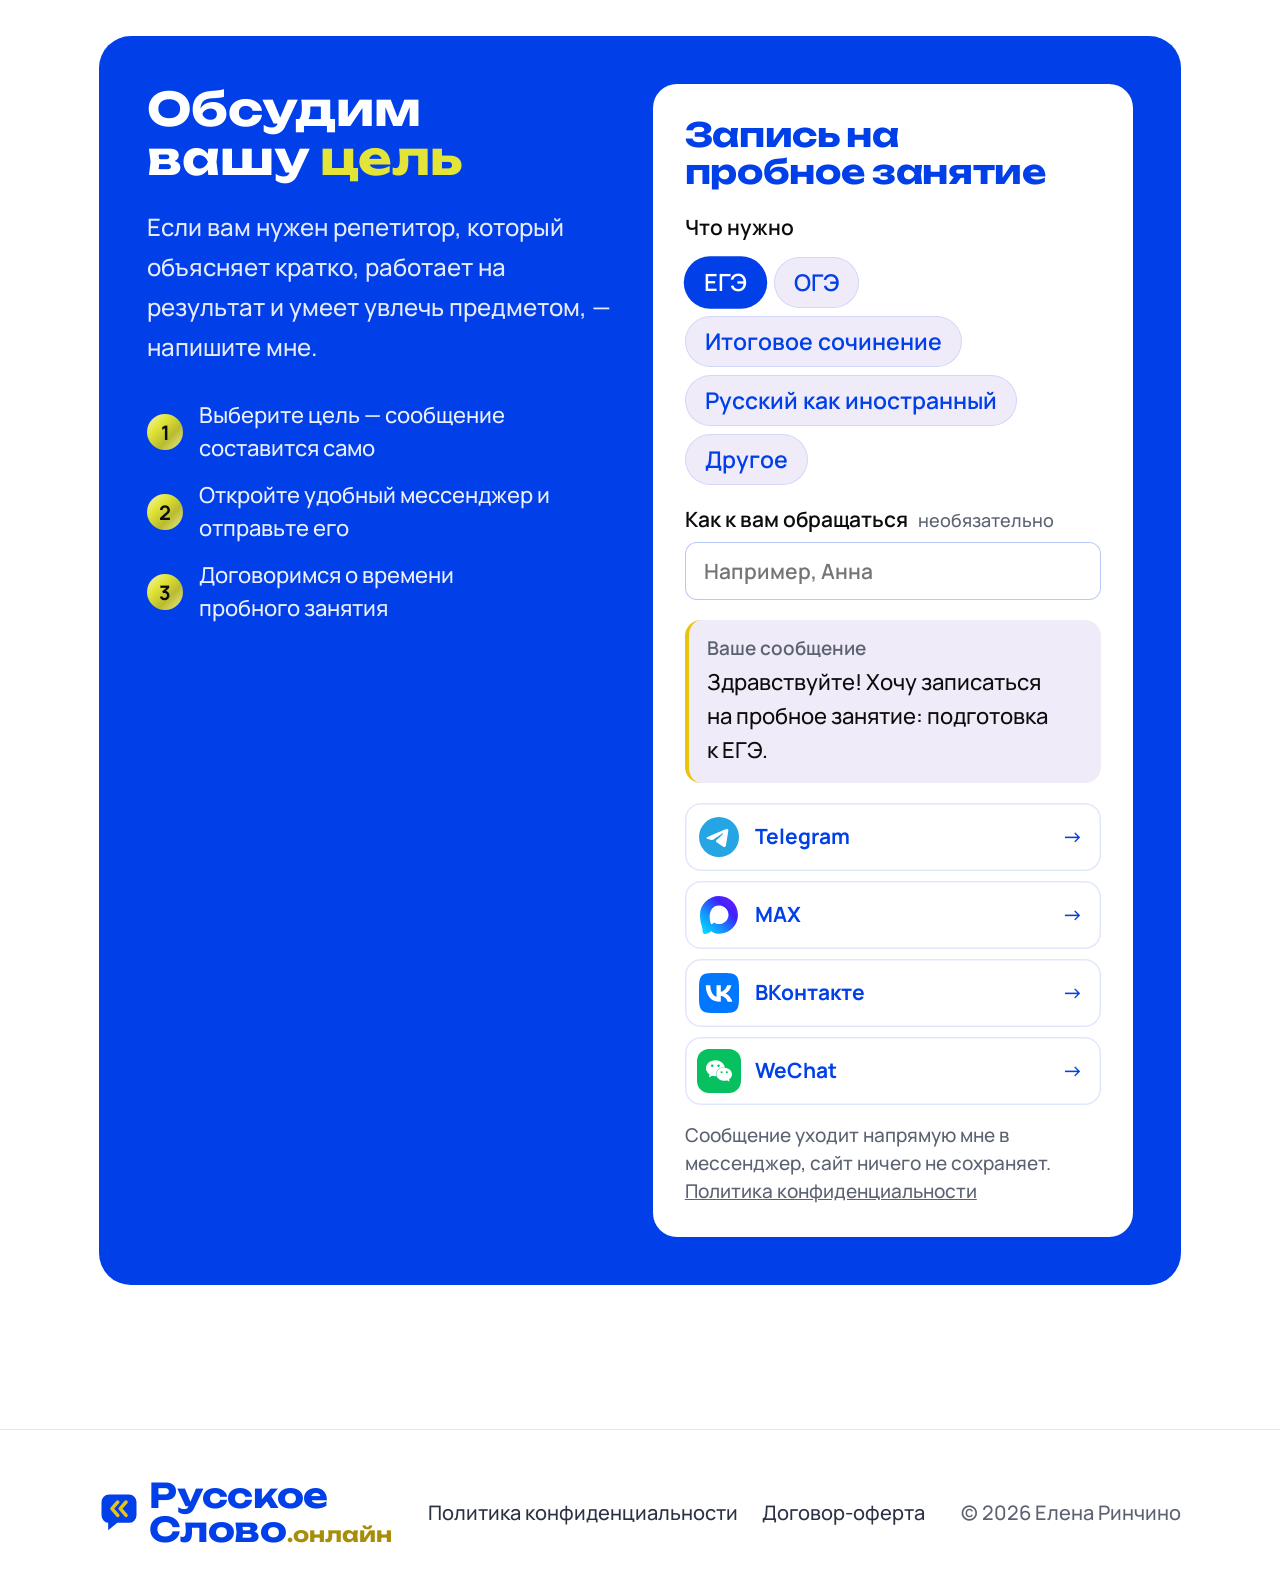
==== commit 86674397: "Update to 1421dea: «Русское Слово.онлайн», personal data removed from offer and policy Co-Authored-B" ====
--- a/index.html
+++ b/index.html
@@ -3,24 +3,24 @@
 <head>
 <meta charset="utf-8">
 <meta name="viewport" content="width=device-width, initial-scale=1">
-<script src="js/theme.js?v=20261125c"></script>
-<title>Русский на 100 — репетитор по русскому языку, подготовка к ЕГЭ и ОГЭ</title>
+<script src="js/theme.js?v=20261126b"></script>
+<title>Русское слово — репетитор по русскому языку, подготовка к ЕГЭ и ОГЭ</title>
 <meta name="description" content="Репетитор по русскому языку Елена Ринчино: алгоритмы для ЕГЭ и ОГЭ, мастерские сочинений, онлайн и индивидуально. Ученик сдал ЕГЭ на 100 баллов в 2026 году.">
-<meta property="og:title" content="Русский на 100 — подготовка к ЕГЭ и ОГЭ">
+<meta property="og:title" content="Русское слово — подготовка к ЕГЭ и ОГЭ">
 <meta property="og:description" content="От алгоритма к слову, от слова к результату. Онлайн, индивидуально.">
 <meta property="og:image" content="img/photo2.jpg">
 <meta name="theme-color" content="#013FE9">
-<link rel="icon" href="img/favicon.svg" type="image/svg+xml">
+<link rel="icon" href="img/favicon.svg?v=2" type="image/svg+xml">
 <link rel="preconnect" href="https://fonts.googleapis.com"><link rel="preconnect" href="https://fonts.gstatic.com" crossorigin>
 <link href="https://fonts.googleapis.com/css2?family=Unbounded:wght@600;700&family=Manrope:wght@400;500;600;700&display=swap" rel="stylesheet">
 <script>document.documentElement.classList.add("js")</script>
-<link rel="stylesheet" href="css/site.css?v=20261125c">
+<link rel="stylesheet" href="css/site.css?v=20261126b">
 </head>
 <body class="v03" id="top">
 <a class="skip" href="#main">Перейти к содержанию</a>
 
 <header class="hdr"><div class="bar">
-  <a class="logo" href="#top" aria-label="Русский на 100 — на главную"><svg viewBox="0 0 80 120" width="29" height="44" aria-hidden="true"><path fill-rule="evenodd" d="M78 8 H38 C20 8 7 20 7 36 C7 52 20 64 38 64 H62 V112 H78 Z M62 22 H39 C29 22 23 28 23 36 C23 44 29 50 39 50 H62 Z" fill="#1B3A8C"/><polygon points="4.64,108.33 15.36,115.67 41.36,77.67 48.4,82.5 48.4,55.85 23.6,65.5 30.64,70.33" fill="#E2E538"/></svg><span class="wm" >Русский<br>на <b>100</b></span></a>
+  <a class="logo" href="#top" aria-label="Русское слово — на главную"><svg viewBox="0 0 48 48" width="38" height="38" aria-hidden="true"><path d="M12 3H36A9 9 0 0 1 45 12V28A9 9 0 0 1 36 37H22L11 46V37H12A9 9 0 0 1 3 28V12A9 9 0 0 1 12 3Z" fill="#013FE9"/><polyline points="22.5,12 15.5,20 22.5,28" fill="none" stroke="#E9C40C" stroke-width="4.2" stroke-linecap="round" stroke-linejoin="round"/><polyline points="32.5,12 25.5,20 32.5,28" fill="none" stroke="#E9C40C" stroke-width="4.2" stroke-linecap="round" stroke-linejoin="round"/></svg><span class="wm">Русское<br>Слово<i>.онлайн</i></span></a>
   <nav aria-label="Разделы"><a href="#about">Обо мне</a><a href="#approach">Подход</a><a href="#essay">Сочинения</a><a href="#price">Условия</a><a href="#faq">Вопросы</a></nav>
   <a class="btn pri sm" href="#contact">Записаться</a>
   <button class="burger" type="button" aria-label="Меню" aria-expanded="false" aria-controls="mpanel"><i></i><i></i><i></i></button>
@@ -32,7 +32,7 @@
 <section class="wrap h-ov" aria-labelledby="h1">
   <div class="ph"><img src="img/photo2.jpg?v=2" alt="Елена Ринчино, репетитор по русскому языку" fetchpriority="high">
     <div class="tags"><span>Репетитор по русскому языку</span><span>Онлайн</span></div>
-    <h1 id="h1" class="disp">Русский<br>на 100</h1>
+    <h1 id="h1" class="disp">Русское<br>слово</h1>
     <div class="hello"><b>Елена Ринчино</b></div></div>
   <div class="panel"><div class="pl"><p>Готовлю к ЕГЭ и ОГЭ: алгоритмы, шаблоны, мастерские сочинений и отработка каждого задания до автоматизма.</p>
     <a class="btn pri" href="#contact">Записаться на пробное занятие <span class="ar" aria-hidden="true">→</span></a></div>
@@ -137,8 +137,8 @@
 </div></div></section>
 </main>
 
-<footer class="foot"><div class="wrap"><a class="logo" href="#top" aria-label="Русский на 100 — на главную"><svg viewBox="0 0 80 120" width="24" height="36" aria-hidden="true"><path fill-rule="evenodd" d="M78 8 H38 C20 8 7 20 7 36 C7 52 20 64 38 64 H62 V112 H78 Z M62 22 H39 C29 22 23 28 23 36 C23 44 29 50 39 50 H62 Z" fill="#1B3A8C"/><polygon points="4.64,108.33 15.36,115.67 41.36,77.67 48.4,82.5 48.4,55.85 23.6,65.5 30.64,70.33" fill="#E2E538"/></svg><span class="wm" >Русский<br>на <b>100</b></span></a><nav aria-label="Документы"><a href="politika.html" data-doc="politika.html">Политика конфиденциальности</a><a href="oferta.html" data-doc="oferta.html">Договор-оферта</a></nav><span class="copy">© 2026 Елена Ринчино</span></div></footer>
+<footer class="foot"><div class="wrap"><a class="logo" href="#top" aria-label="Русское слово — на главную"><svg viewBox="0 0 48 48" width="40" height="40" aria-hidden="true"><path d="M12 3H36A9 9 0 0 1 45 12V28A9 9 0 0 1 36 37H22L11 46V37H12A9 9 0 0 1 3 28V12A9 9 0 0 1 12 3Z" fill="#013FE9"/><polyline points="22.5,12 15.5,20 22.5,28" fill="none" stroke="#E9C40C" stroke-width="4.2" stroke-linecap="round" stroke-linejoin="round"/><polyline points="32.5,12 25.5,20 32.5,28" fill="none" stroke="#E9C40C" stroke-width="4.2" stroke-linecap="round" stroke-linejoin="round"/></svg><span class="wm">Русское<br>Слово<i>.онлайн</i></span></a><nav aria-label="Документы"><a href="politika.html" data-doc="politika.html">Политика конфиденциальности</a><a href="oferta.html" data-doc="oferta.html">Договор-оферта</a></nav><span class="copy">© 2026 Елена Ринчино</span></div></footer>
 <div class="dmodal" id="dmodal" aria-hidden="true"><div class="card" id="dcard"></div></div>
-<script src="js/site.js?v=20261125c"></script>
+<script src="js/site.js?v=20261126b"></script>
 </body>
 </html>
--- a/css/site.css
+++ b/css/site.css
@@ -23,10 +23,10 @@
 .eyb{font-family:var(--disp);font-weight:600;letter-spacing:-.01em;font-size:21px;line-height:40px;color:var(--p)}
 
 /* логотип */
-.logo{display:inline-flex;align-items:center;gap:8px}
+.logo{display:inline-flex;align-items:center;gap:10px}
 .logo svg{flex:none}
-.logo .wm{font-family:var(--disp);font-weight:700;text-transform:uppercase;line-height:.92;font-size:34px;letter-spacing:.01em;color:var(--p)}
-.logo .wm b{color:var(--hl)}
+.logo .wm{font-family:var(--disp);font-weight:700;line-height:1.02;font-size:34px;letter-spacing:-.01em;color:var(--p)}
+.logo .wm i{font-style:normal;text-transform:none;letter-spacing:0;font-size:.6em;color:color-mix(in srgb,var(--hl) 72%,#000)} /* «.онлайн» — окончание домена */
 
 /* кнопки */
 .btn{display:inline-flex;align-items:center;justify-content:center;gap:12px;padding:16px 32px;border-radius:var(--br);font-family:var(--body);font-weight:600;font-size:20px;line-height:28px;cursor:pointer;border:0;white-space:nowrap;transition:transform .5s var(--ease),background .3s var(--ease),box-shadow .3s var(--ease)}
@@ -45,7 +45,7 @@
 .hdr{position:sticky;top:12px;z-index:40;margin:12px auto 0;max-width:calc(var(--max) - 2*var(--pad) + 80px);padding:0 16px}
 .hdr .bar{display:flex;align-items:center;gap:28px;padding:8px 8px 8px 22px;border-radius:20px;background:color-mix(in srgb,var(--cd) 78%,transparent);backdrop-filter:blur(16px);-webkit-backdrop-filter:blur(16px);box-shadow:0 8px 32px rgba(20,30,50,.08),0 0 0 1px color-mix(in srgb,var(--p) 8%,transparent)}
 .hdr nav{display:flex;gap:32px;margin-left:auto}
-.hdr .logo svg{width:26px;height:39px}.hdr .logo .wm{font-size:26px}
+.hdr .logo svg{width:38px;height:38px}.hdr .logo .wm{font-size:26px}
 .hdr .bar>.btn{padding:11px 22px;font-size:18px;line-height:24px}
 .hdr nav a{white-space:nowrap;font-size:24px;line-height:31px;font-weight:600;color:var(--tx2);padding:6px 0;transition:color .3s var(--ease)}
 .hdr nav a:hover,.hdr nav a.on{color:var(--p)}
@@ -300,7 +300,7 @@
 .doc .meta{color:#5C6272;font-size:20px}
 .doc-hdr{position:sticky;top:12px;z-index:40;margin:12px auto 0;max-width:calc(var(--max) - 2*var(--pad) + 80px);padding:0 16px}
 .doc-hdr .bar{display:flex;align-items:center;justify-content:space-between;gap:28px;padding:8px 8px 8px 22px;border-radius:20px;background:color-mix(in srgb,var(--cd) 88%,transparent);backdrop-filter:blur(16px);-webkit-backdrop-filter:blur(16px);box-shadow:0 16px 48px rgba(20,30,50,.12),0 0 0 1px color-mix(in srgb,var(--p) 8%,transparent)}
-.doc-hdr .wm{font-size:26px}.doc-hdr .logo svg{width:26px;height:39px}
+.doc-hdr .wm{font-size:26px}.doc-hdr .logo svg{width:38px;height:38px}
 .doc-hdr .bar .btn{padding:11px 22px;font-size:18px}
 
 /* модалка документов */
@@ -386,7 +386,7 @@
 
 /* новые палитры: фон, подложка, текст и градиент акцента выводятся из --p и --a */
 html[data-pal=brick] body.v03,html[data-pal=plum] body.v03,html[data-pal=vanilla] body.v03,html[data-pal=coffee] body.v03,html[data-pal=cherry] body.v03,html[data-pal=copper] body.v03,html[data-pal=garnet] body.v03,html[data-pal=cocoa] body.v03,html[data-pal=emerald] body.v03,html[data-pal=indigo] body.v03,html[data-pal=graphite] body.v03,html[data-pal=petrol] body.v03,html[data-pal=night] body.v03{--hl:color-mix(in srgb,var(--a) 82%,var(--p));--bg:color-mix(in srgb,var(--p) 4%,#FFFBF6);--sf:color-mix(in srgb,var(--p) 11%,#FFF9F4);--on-a:color-mix(in srgb,var(--p) 55%,#000);--tx:color-mix(in srgb,var(--p) 18%,#1E1E1E);--tx2:color-mix(in srgb,var(--p) 25%,#3A3A3A);--ag:linear-gradient(135deg,color-mix(in srgb,var(--a) 45%,#fff) 0%,var(--a) 32%,color-mix(in srgb,var(--a) 82%,#000) 64%,color-mix(in srgb,var(--a) 62%,#fff) 100%)}
-.logo svg path{fill:var(--p)}.logo svg polygon{fill:var(--hl)}
+.logo svg path{fill:var(--p)}.logo svg polyline{stroke:var(--hl)}
 body.v03{transition:background-color .4s}
 .palx{position:fixed;left:16px;bottom:16px;z-index:29;display:flex;flex-direction:column-reverse;align-items:flex-start;gap:10px}
 .palx:has([aria-expanded=true]){z-index:45} /* под меню и формами, но открытый список — поверх шапки */
@@ -510,7 +510,7 @@
   .dmodal .card:not(.rec) p,.dmodal .card:not(.rec) li{font-size:18px;line-height:27px}
   .doc .card{padding:32px 20px;border-radius:24px}
   .doc h1{font-size:26px}
-  .doc-hdr .logo .wm{font-size:18px}.doc-hdr .bar{padding:10px 12px;gap:8px}.doc-hdr .bar .btn{padding:10px 14px;font-size:17px}
+  .doc-hdr .logo .wm{font-size:18px}.doc-hdr .logo svg{width:30px;height:30px}.doc-hdr .logo{gap:7px}.doc-hdr .bar{padding:10px 12px;gap:8px}.doc-hdr .bar .btn{padding:10px 14px;font-size:17px}
   .doc h2{font-size:20px}
   .dmodal .card.rec .msg{padding:32px 20px 24px}
   .mpanel a{font-size:25px}
@@ -520,20 +520,21 @@
   .shd p,.ess-hd p,.apc ul,.apc .case,.tmpl p,.whoc.y p,.why p,.pc ul,.rbig p,.rsm p,.faq details p,.fin .lead{font-size:22px;line-height:34px}
   .palx-list{grid-template-columns:repeat(2,minmax(0,1fr))}.palx-list{padding:6px;gap:0;max-height:calc(100vh - 90px)}.palx-list button{font-size:14px;line-height:1.15;gap:7px;padding:5px 5px}.palx-list i{width:20px;height:20px}
   .hdr,.doc-hdr{padding:0 8px}
-  .hdr .logo svg{width:22px;height:33px}.hdr .logo .wm{font-size:22px}
+  .hdr .logo svg{width:32px;height:32px}.hdr .logo .wm{font-size:22px}
   .logo .wm{font-size:30px}
 }
 @media (max-width:359px){
   .circ b{width:96px;font-size:19px}
   .apc .case b{font-size:34px}
   .rbig .ch{gap:5px}.rbig .ch i span{font-size:15px}
-  .hdr .logo .wm{font-size:20px}.hdr .logo svg{width:20px;height:30px}
+  .hdr .logo .wm{font-size:20px}.hdr .logo svg{width:28px;height:28px}
 }
 @media (max-width:379px){
   .h-ov .tags span{font-size:17px;padding:7px 12px}
 }
 @media (max-width:359px){
   .h-ov .tags span{font-size:15px;padding:6px 10px}
+  .doc-hdr .logo .wm{font-size:16px}.doc-hdr .logo svg{width:26px;height:26px}
   .rev blockquote{hyphens:auto;-webkit-hyphens:auto} /* «времяпрепровождение» шире карточки на 320px */
   .apc .n{font-size:20px;line-height:24px} /* 25px «Старшеклассникам» шире карточки на 320px */
   .mb{gap:10px;padding:10px 12px 10px 10px}.mb span{min-width:0}.mb b{font-size:18px}.mb em{flex:none}
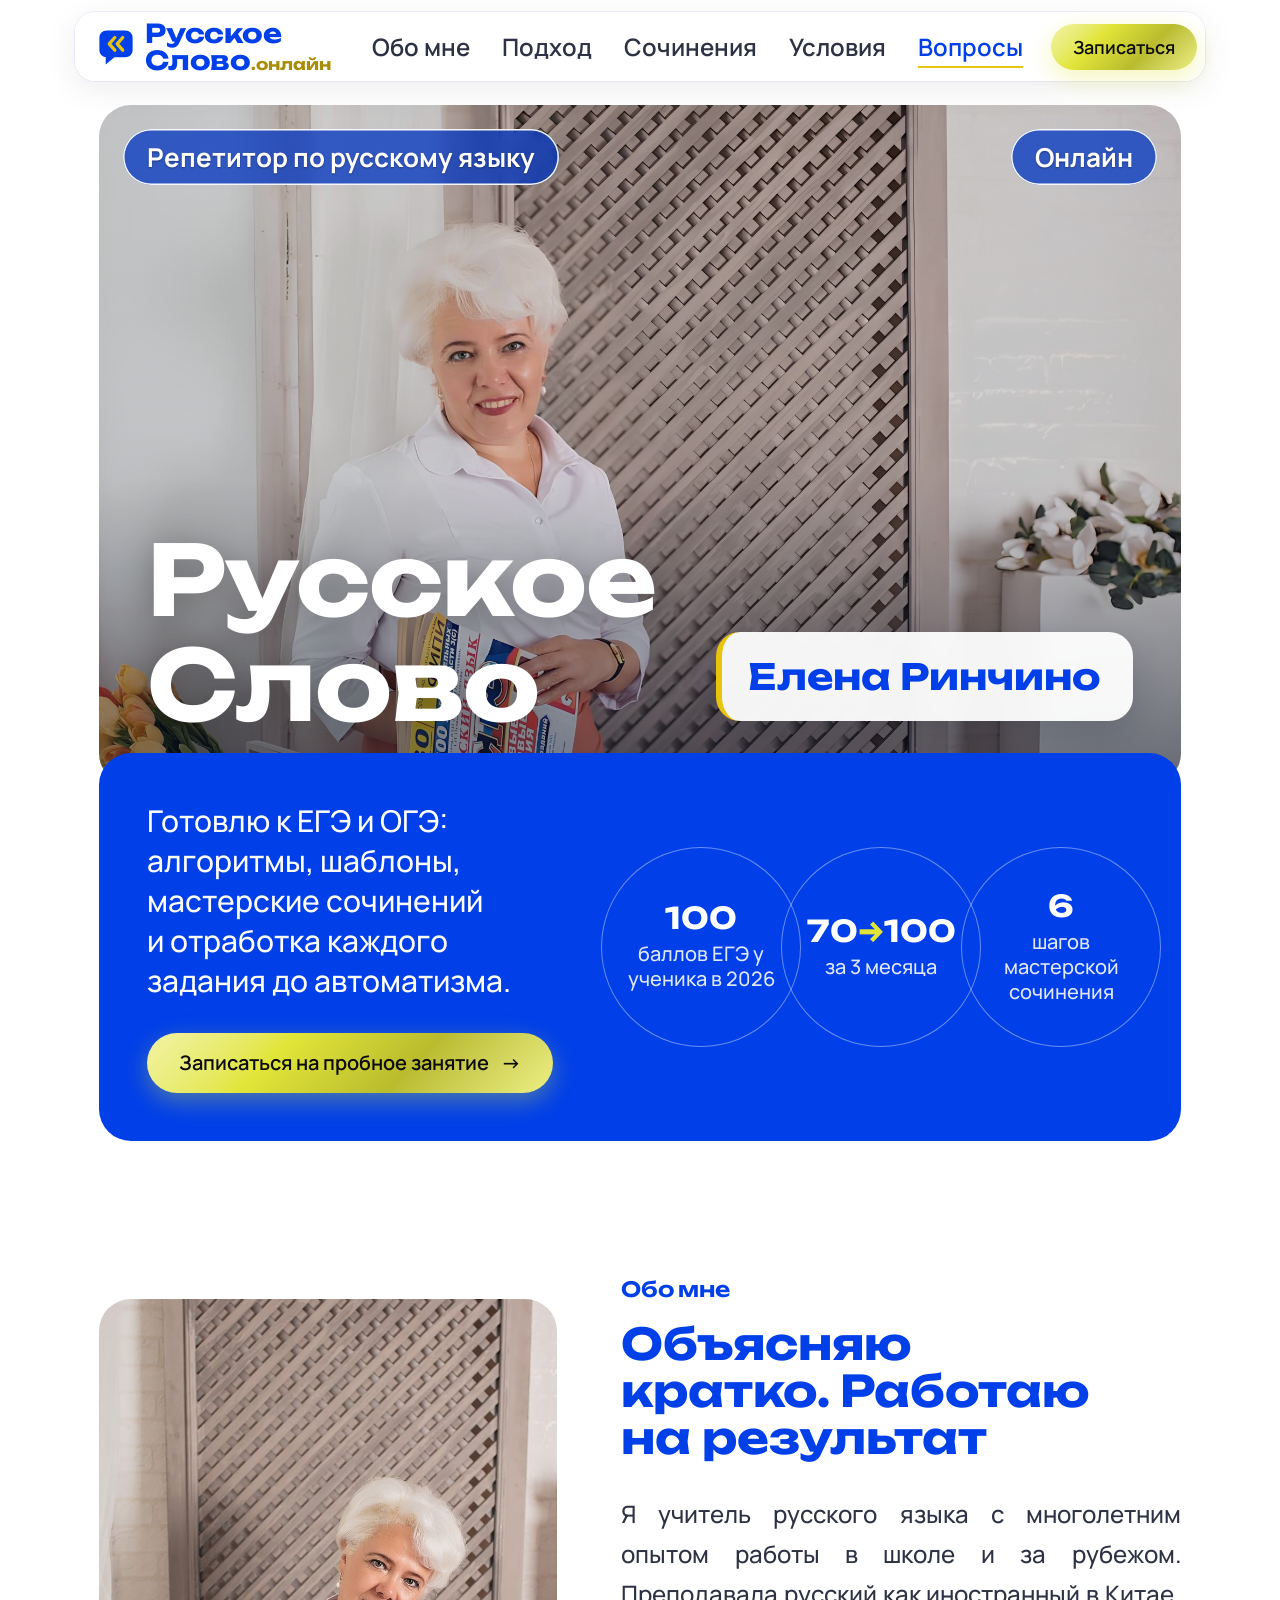
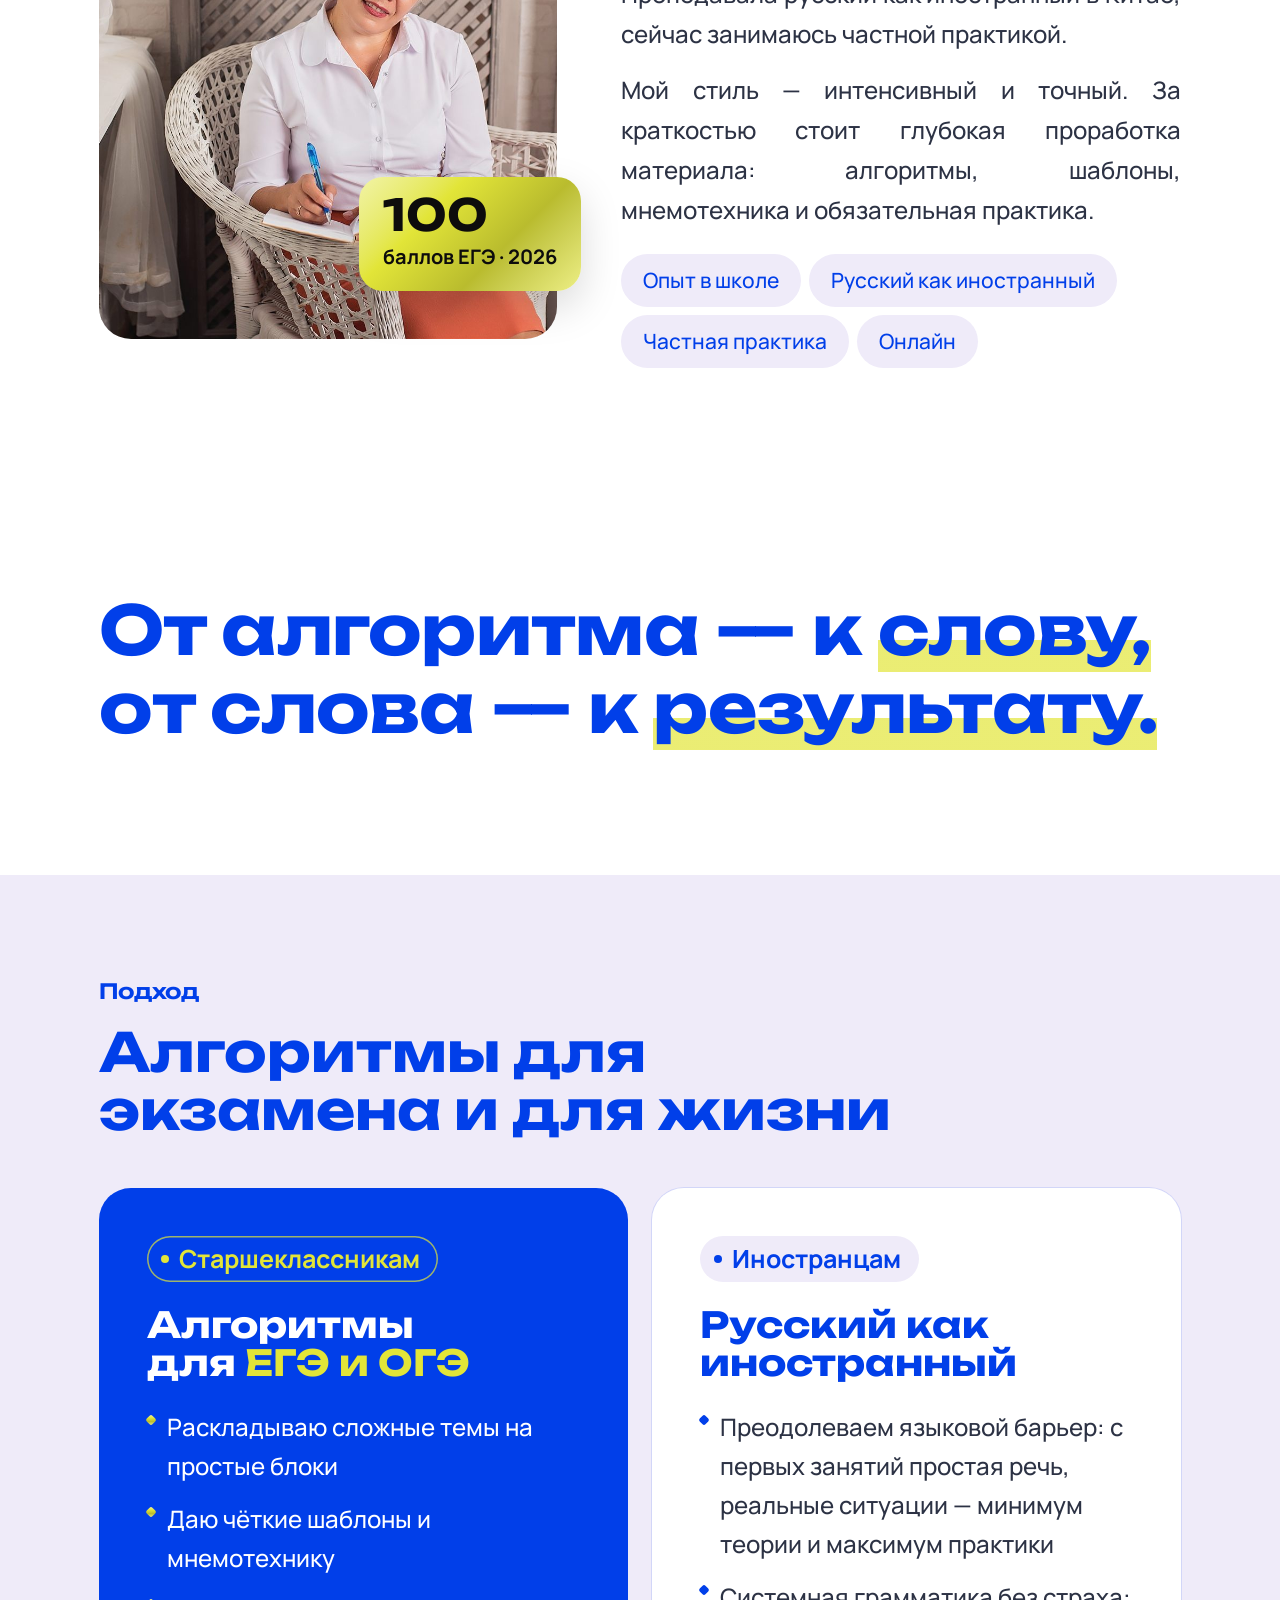
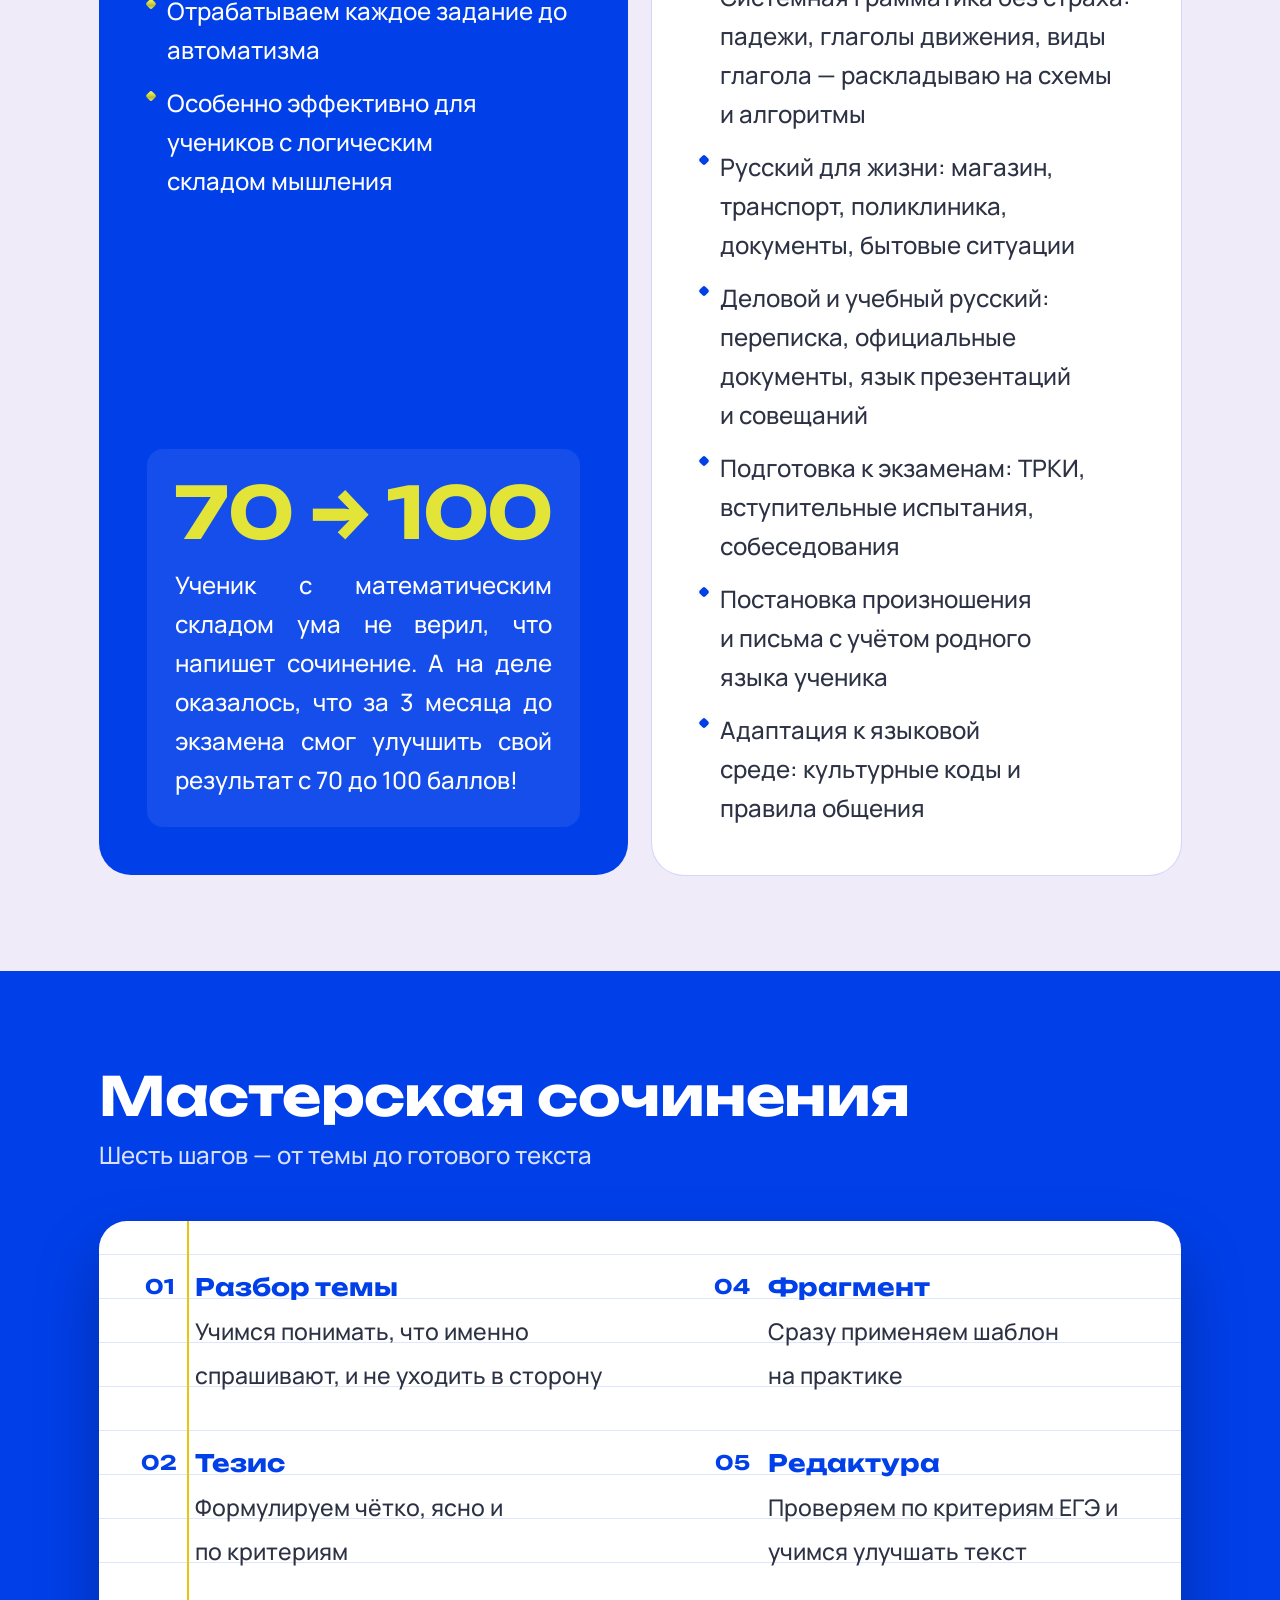
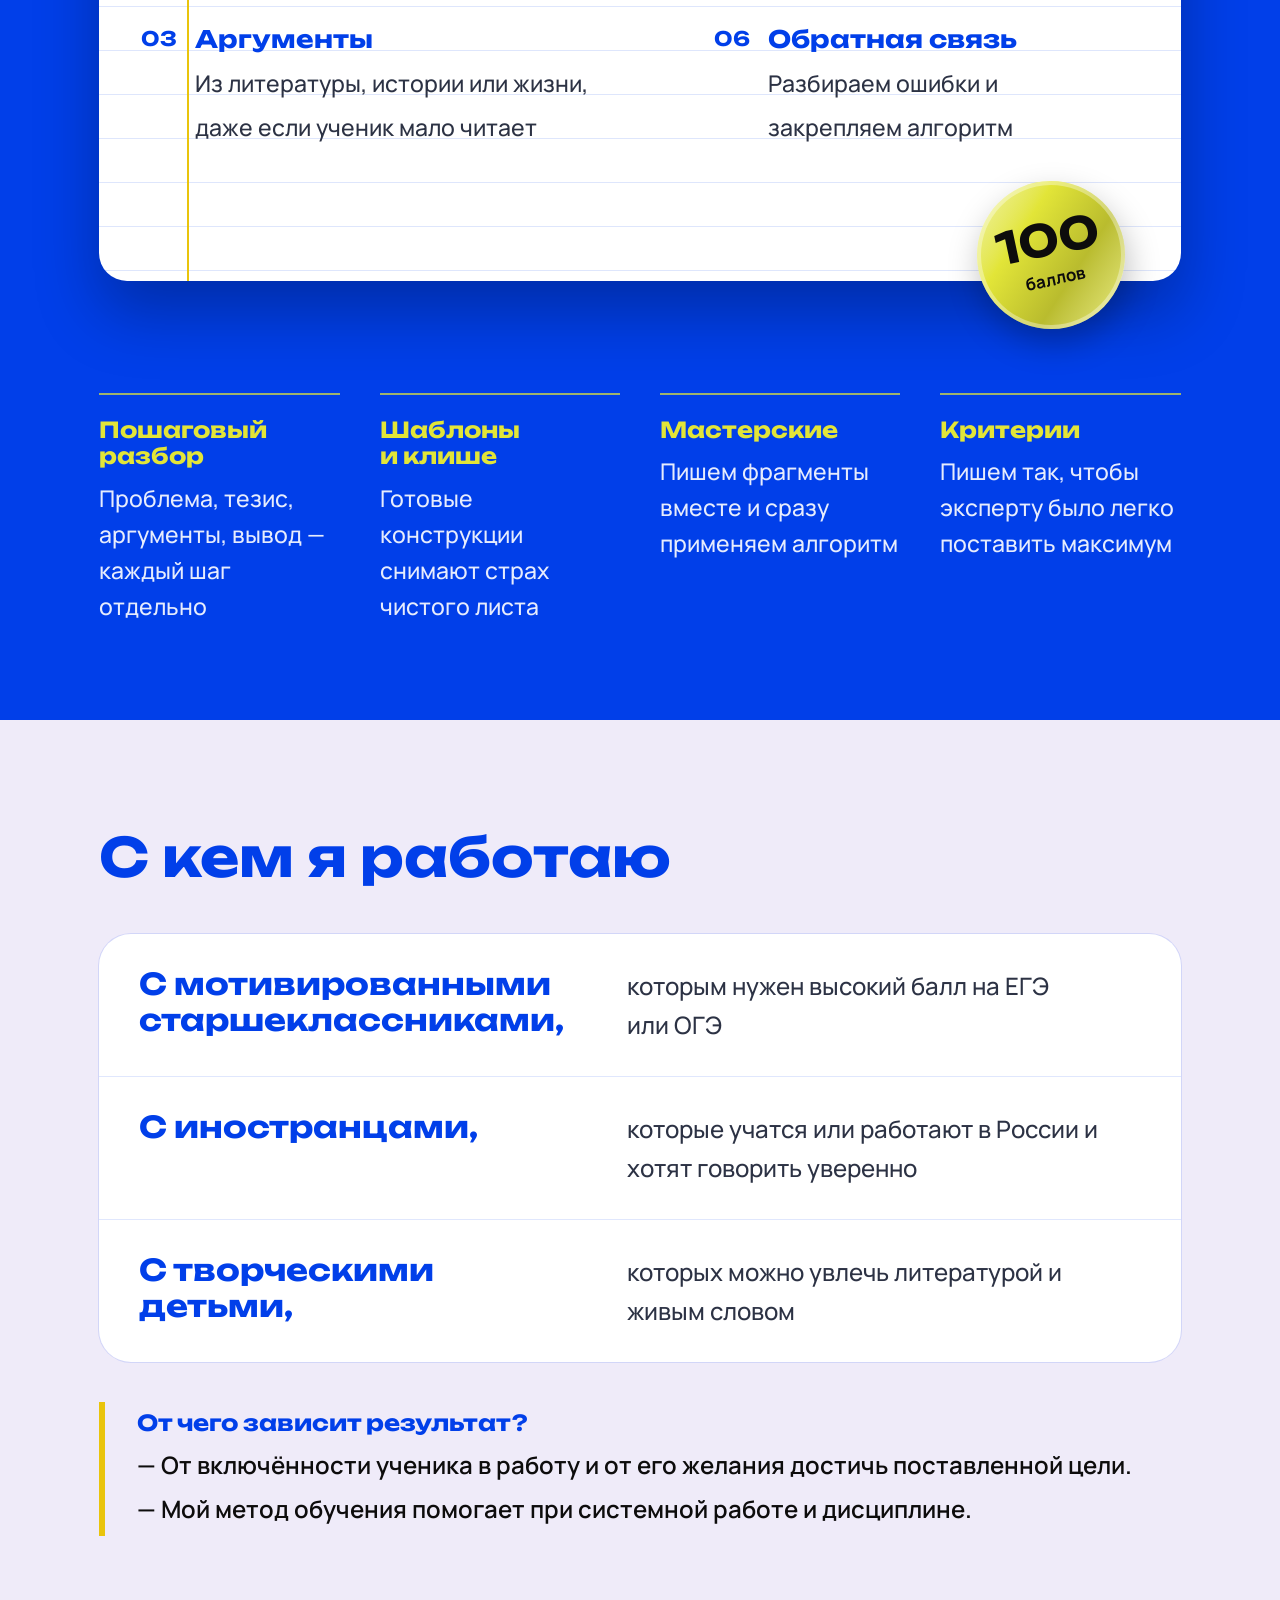
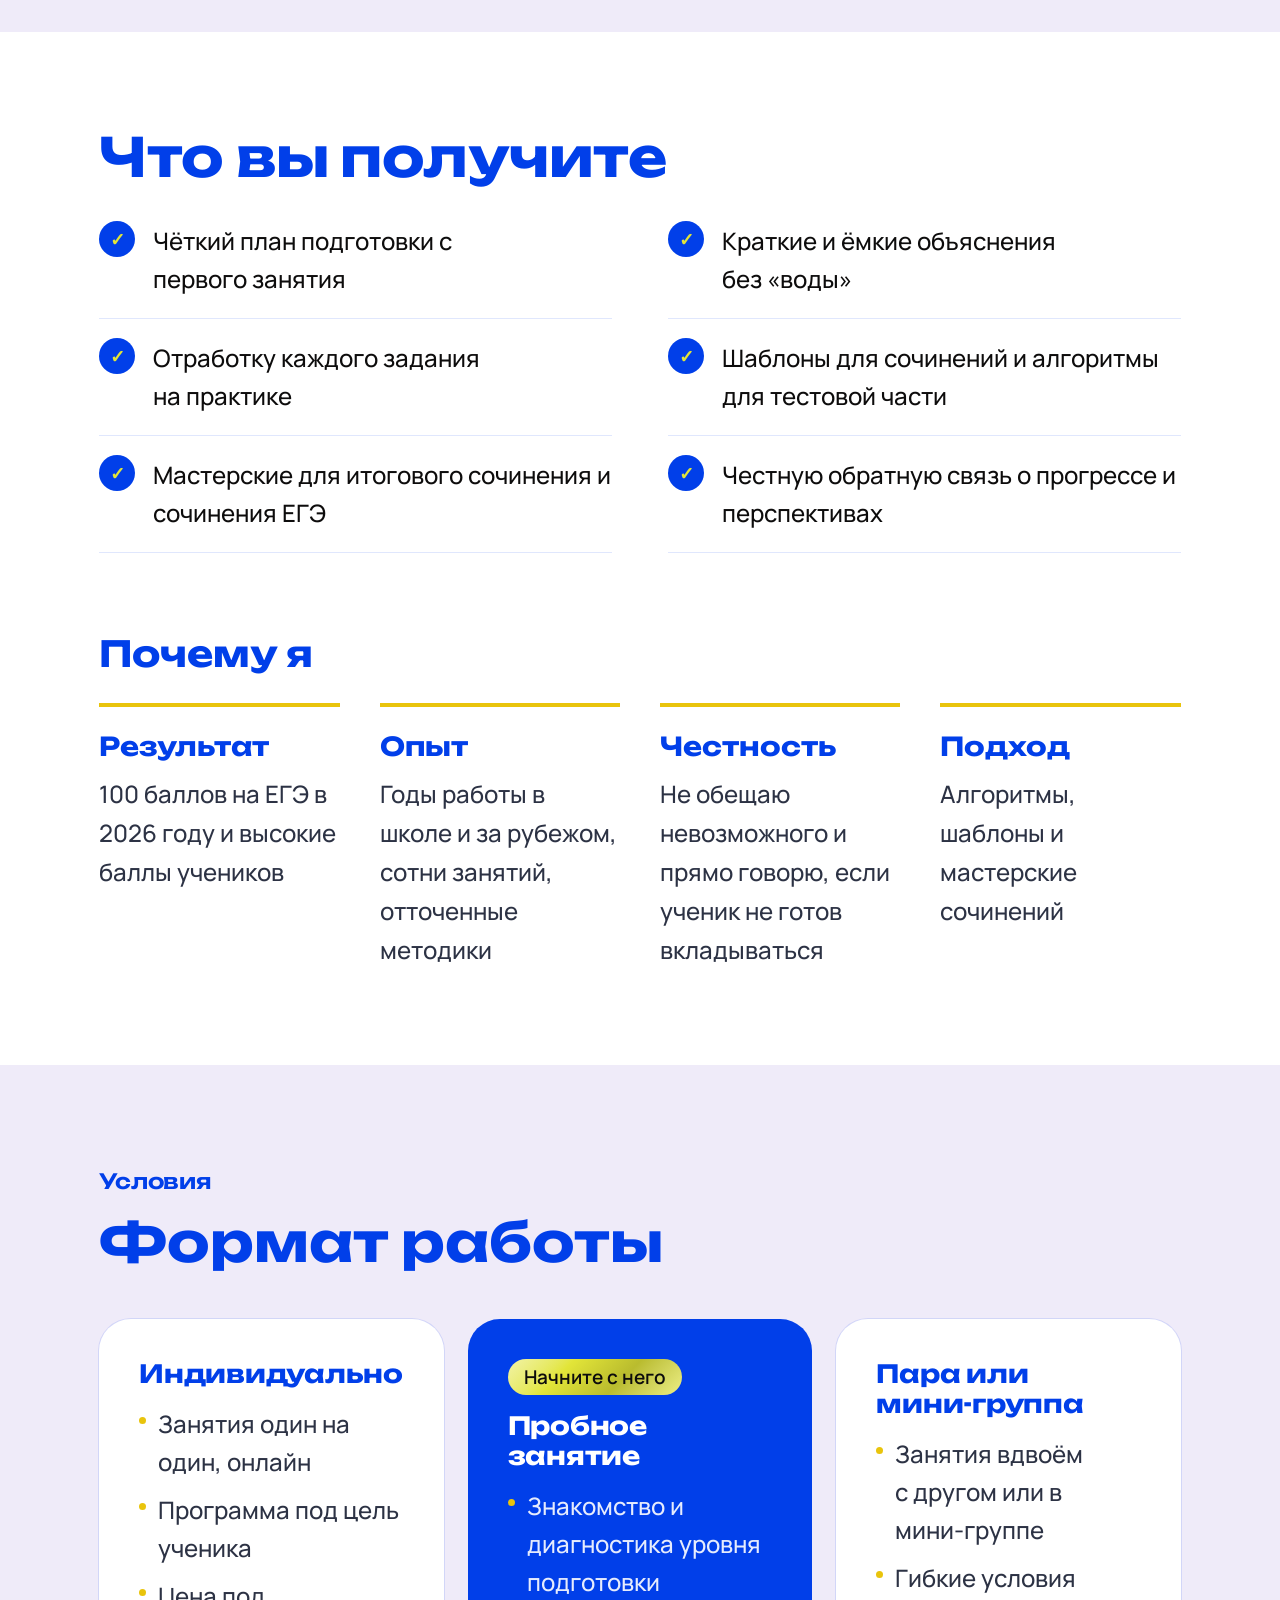
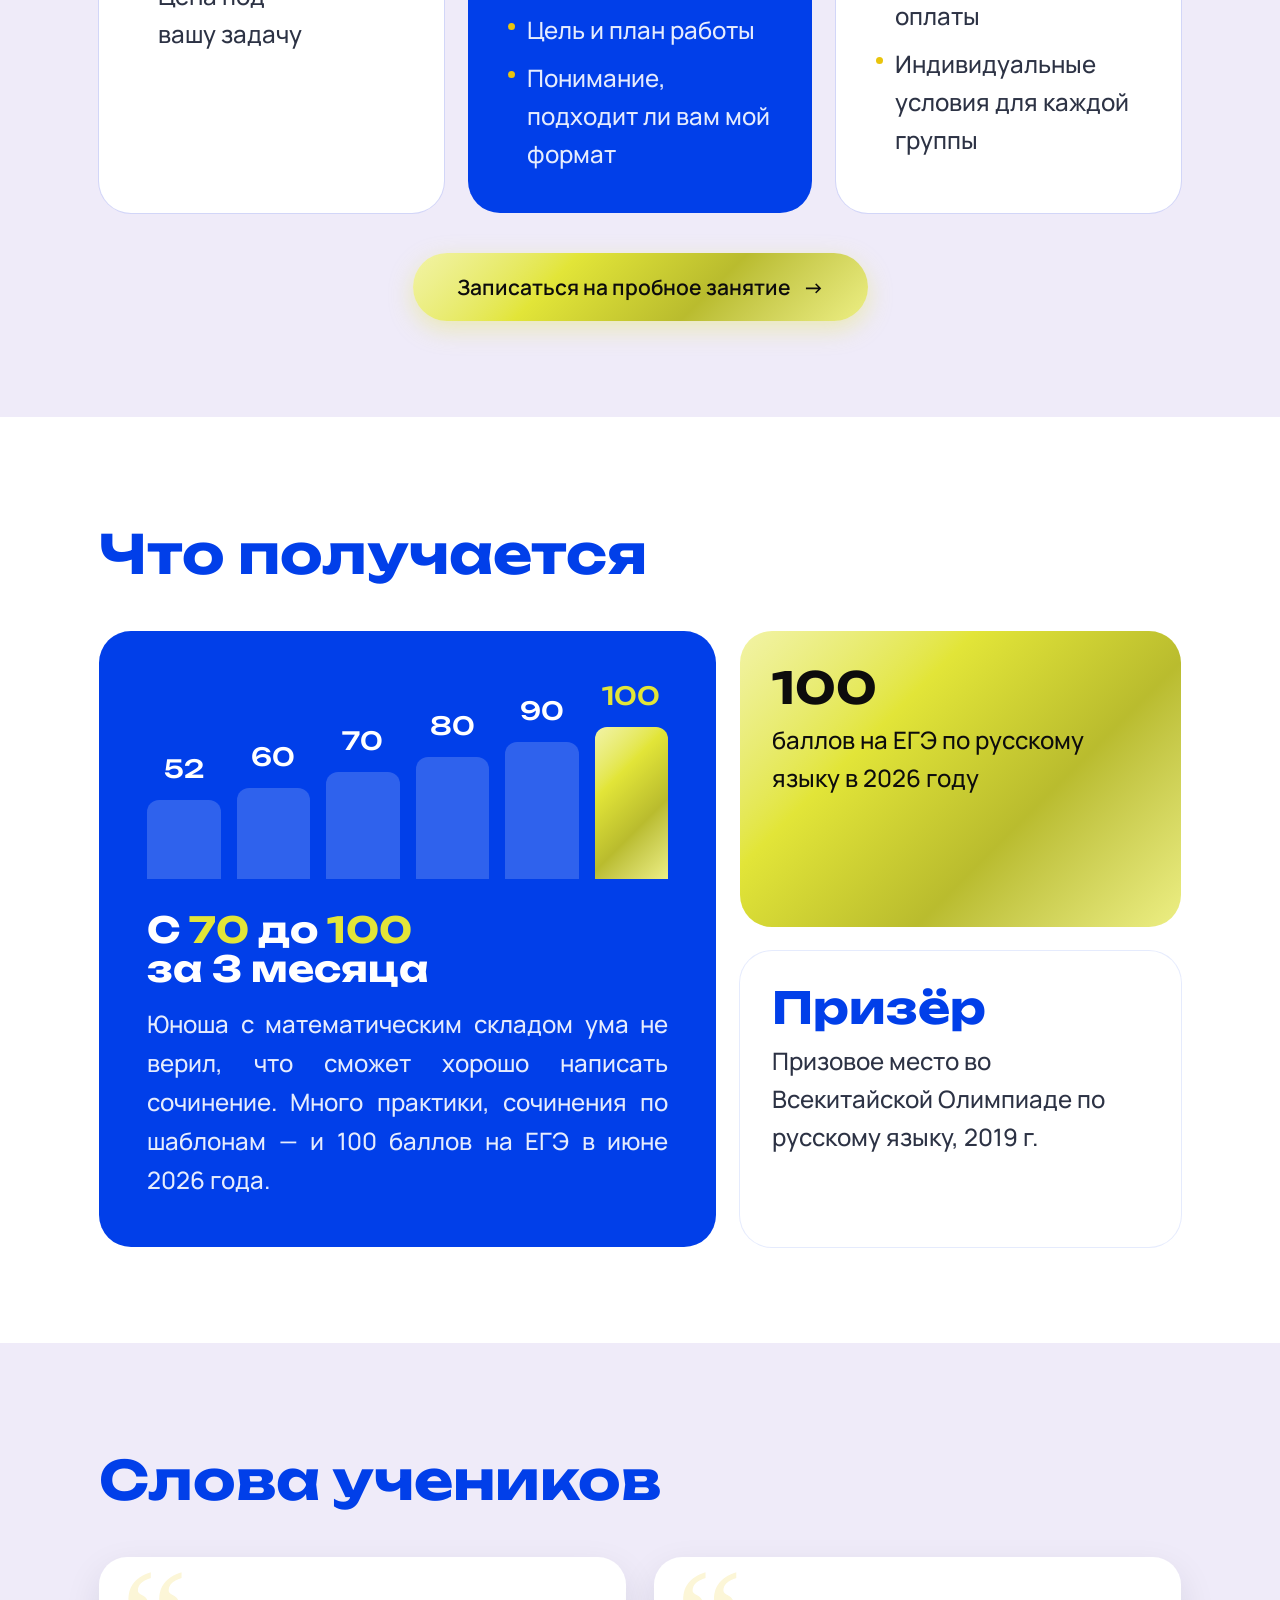
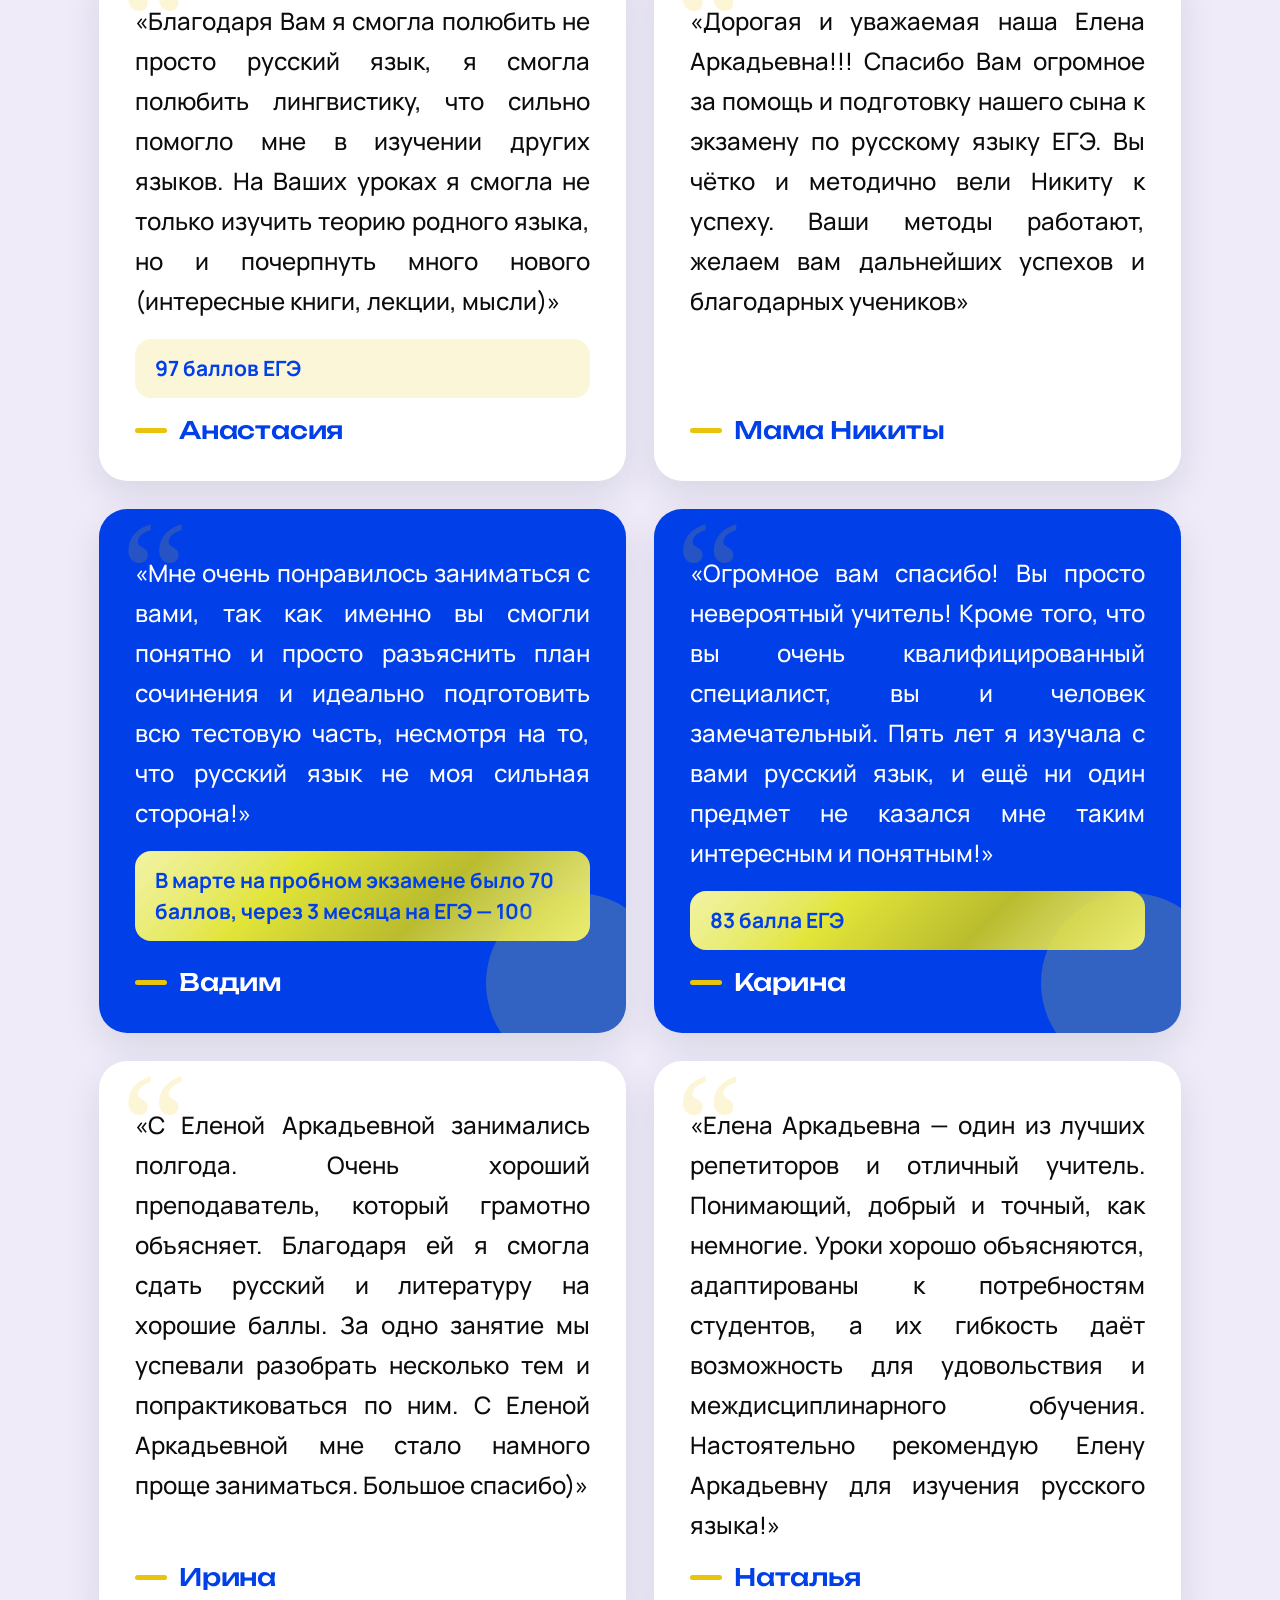
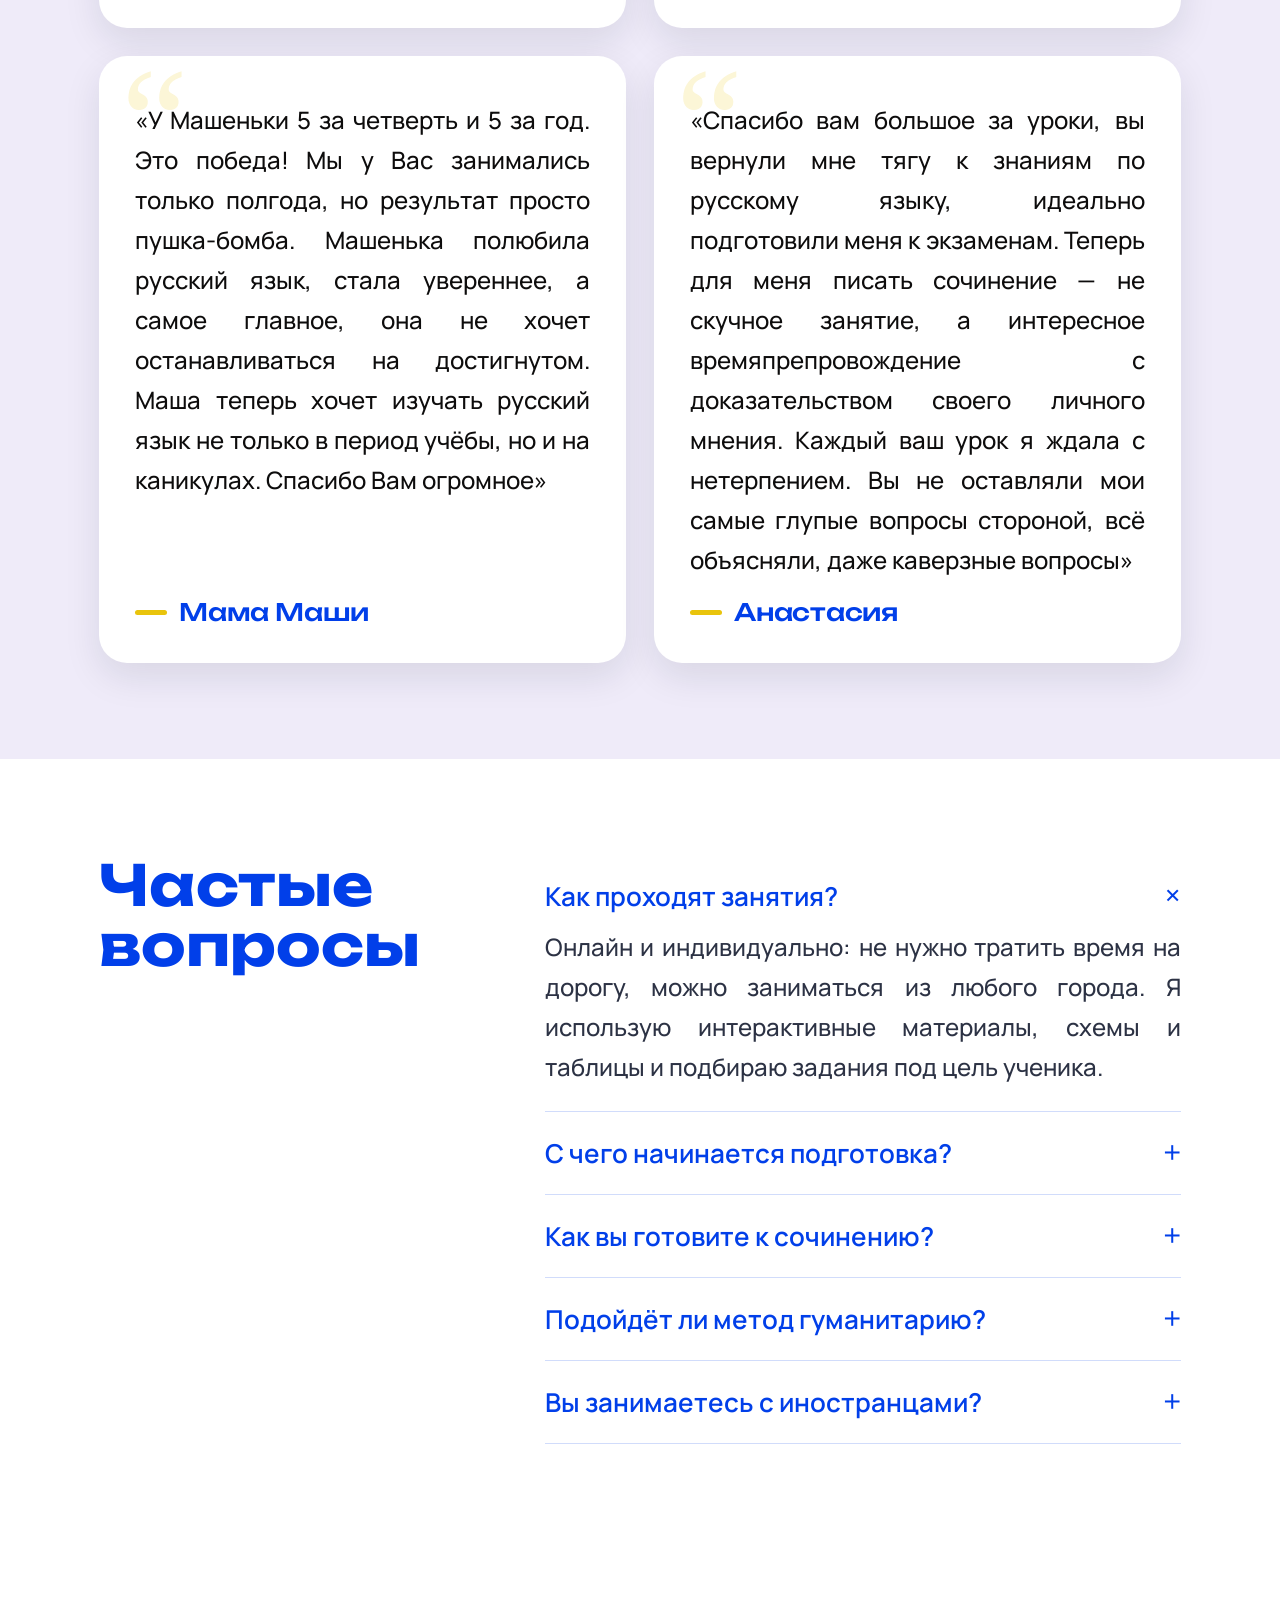
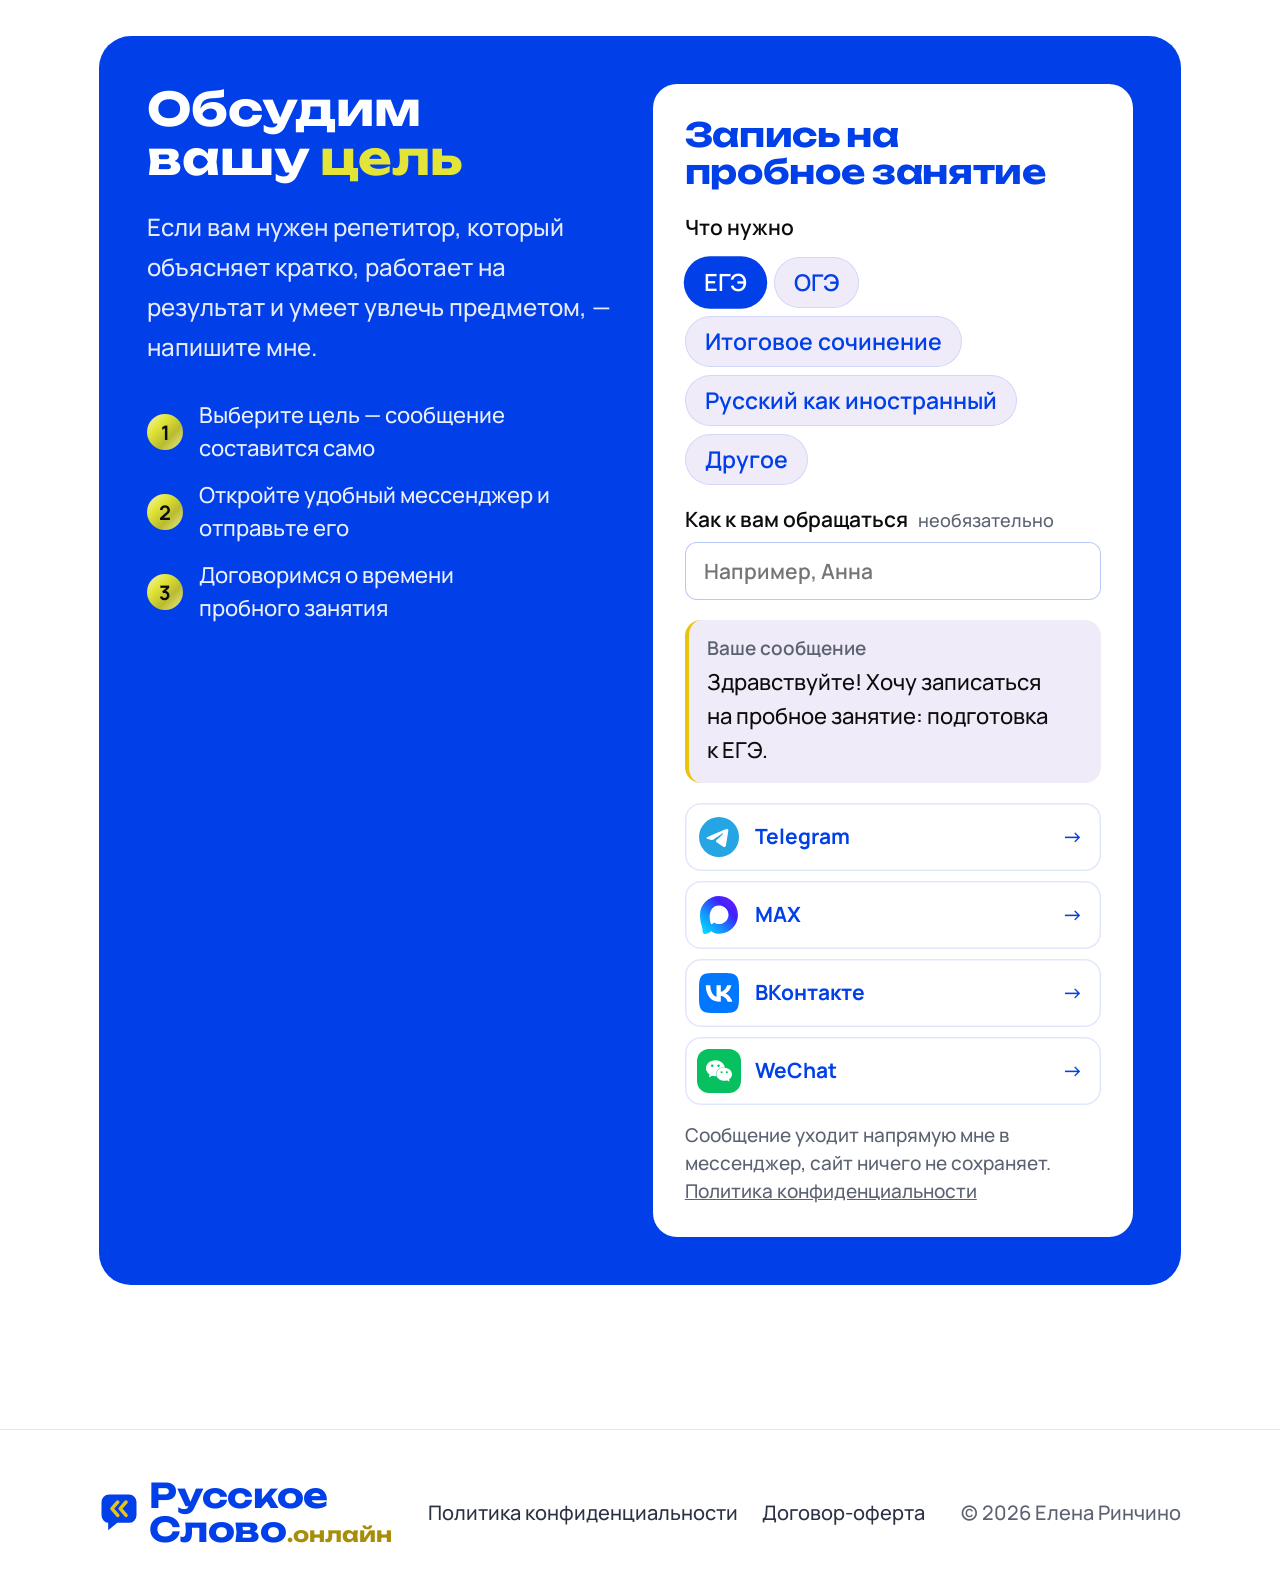
==== commit e3f8ae98: "SEO: robots.txt, sitemap, canonical, OG, keyworded title, h1 sr-only keywords, JSON-LD Person+FAQPag" ====
--- a/index.html
+++ b/index.html
@@ -4,17 +4,33 @@
 <meta charset="utf-8">
 <meta name="viewport" content="width=device-width, initial-scale=1">
 <script src="js/theme.js?v=20261126b"></script>
-<title>Русское слово — репетитор по русскому языку, подготовка к ЕГЭ и ОГЭ</title>
-<meta name="description" content="Репетитор по русскому языку Елена Ринчино: алгоритмы для ЕГЭ и ОГЭ, мастерские сочинений, онлайн и индивидуально. Ученик сдал ЕГЭ на 100 баллов в 2026 году.">
-<meta property="og:title" content="Русское слово — подготовка к ЕГЭ и ОГЭ">
-<meta property="og:description" content="От алгоритма к слову, от слова к результату. Онлайн, индивидуально.">
-<meta property="og:image" content="img/photo2.jpg">
+<title>Репетитор по русскому языку онлайн — Русское Слово: ЕГЭ, ОГЭ, РКИ</title>
+<meta name="description" content="Репетитор по русскому языку Елена Ринчино: подготовка к ЕГЭ и ОГЭ онлайн, итоговое сочинение, русский как иностранный. Алгоритмы и мастерские сочинений, 100 баллов ЕГЭ в 2026 году. Первое занятие со скидкой.">
+<link rel="canonical" href="https://russkoeslovo.online/">
+<meta property="og:site_name" content="Русское Слово">
+<meta property="og:type" content="website">
+<meta property="og:url" content="https://russkoeslovo.online/">
+<meta property="og:title" content="Русское Слово — репетитор по русскому языку: ЕГЭ, ОГЭ, РКИ онлайн">
+<meta property="og:description" content="От алгоритма к слову, от слова к результату. Подготовка к ЕГЭ и ОГЭ онлайн, мастерские сочинений.">
+<meta property="og:locale" content="ru_RU">
+<meta property="og:image" content="https://russkoeslovo.online/img/photo2.jpg">
 <meta name="theme-color" content="#013FE9">
 <link rel="icon" href="img/favicon.svg?v=2" type="image/svg+xml">
 <link rel="preconnect" href="https://fonts.googleapis.com"><link rel="preconnect" href="https://fonts.gstatic.com" crossorigin>
 <link href="https://fonts.googleapis.com/css2?family=Unbounded:wght@600;700&family=Manrope:wght@400;500;600;700&display=swap" rel="stylesheet">
 <script>document.documentElement.classList.add("js")</script>
 <link rel="stylesheet" href="css/site.css?v=20261126b">
+<script type="application/ld+json">
+{"@context":"https://schema.org","@type":"Person","name":"Елена Ринчино","jobTitle":"Репетитор по русскому языку","url":"https://russkoeslovo.online/","knowsLanguage":["ru","en","zh"],"description":"Преподаватель русского языка: подготовка к ЕГЭ и ОГЭ онлайн, итоговое сочинение, русский как иностранный (РКИ). Мастерские сочинений, алгоритмы, 100 баллов ЕГЭ у ученика в 2026 году."}
+</script>
+<script type="application/ld+json">
+{"@context":"https://schema.org","@type":"FAQPage","mainEntity":[
+{"@type":"Question","name":"Как проходят занятия?","acceptedAnswer":{"@type":"Answer","text":"Онлайн и индивидуально: не нужно тратить время на дорогу, можно заниматься из любого города. Используются интерактивные материалы, схемы и таблицы, задания подбираются под цель ученика."}},
+{"@type":"Question","name":"С чего начинается подготовка?","acceptedAnswer":{"@type":"Answer","text":"С пробного занятия: знакомимся, определяем уровень и цель, и с первого урока у ученика есть чёткий план подготовки."}},
+{"@type":"Question","name":"Как готовите к сочинению?","acceptedAnswer":{"@type":"Answer","text":"Через мастерские: шесть шагов от разбора темы до обратной связи, готовые конструкции для вступления, основной части и заключения, отработка на реальных критериях ЕГЭ."}},
+{"@type":"Question","name":"Подойдёт ли метод гуманитарию?","acceptedAnswer":{"@type":"Answer","text":"Да. Логикам и технарям алгоритм особенно близок, а гуманитариям он даёт опору: вместо хаоса и ожидания вдохновения появляется понятная система."}},
+{"@type":"Question","name":"Вы занимаетесь с иностранцами?","acceptedAnswer":{"@type":"Answer","text":"Да. Я преподавала русский как иностранный в Китае. Помогаю преодолеть языковой барьер, освоить русский для жизни, учёбы и работы и подготовиться к ТРКИ."}}]}
+</script>
 </head>
 <body class="v03" id="top">
 <a class="skip" href="#main">Перейти к содержанию</a>
@@ -32,7 +48,7 @@
 <section class="wrap h-ov" aria-labelledby="h1">
   <div class="ph"><img src="img/photo2.jpg?v=2" alt="Елена Ринчино, репетитор по русскому языку" fetchpriority="high">
     <div class="tags"><span>Репетитор по русскому языку</span><span>Онлайн</span></div>
-    <h1 id="h1" class="disp">Русское<br>слово</h1>
+    <h1 id="h1" class="disp">Русское<br>Слово<span class="sr-only"> — репетитор по русскому языку онлайн, подготовка к ЕГЭ, ОГЭ и итоговому сочинению</span></h1>
     <div class="hello"><b>Елена Ринчино</b></div></div>
   <div class="panel"><div class="pl"><p>Готовлю к ЕГЭ и ОГЭ: алгоритмы, шаблоны, мастерские сочинений и отработка каждого задания до автоматизма.</p>
     <a class="btn pri" href="#contact">Записаться на пробное занятие <span class="ar" aria-hidden="true">→</span></a></div>
--- a/css/site.css
+++ b/css/site.css
@@ -20,6 +20,7 @@
 .skip{position:absolute;left:16px;top:-64px;z-index:100;padding:12px 16px;border-radius:12px;background:var(--p);color:#fff;font-weight:600}
 .skip:focus{top:16px}
 :focus-visible{outline:3px solid var(--hl);outline-offset:3px;border-radius:4px}
+.sr-only{position:absolute;width:1px;height:1px;margin:-1px;padding:0;overflow:hidden;clip:rect(0 0 0 0);white-space:nowrap;border:0}
 .eyb{font-family:var(--disp);font-weight:600;letter-spacing:-.01em;font-size:21px;line-height:40px;color:var(--p)}
 
 /* логотип */
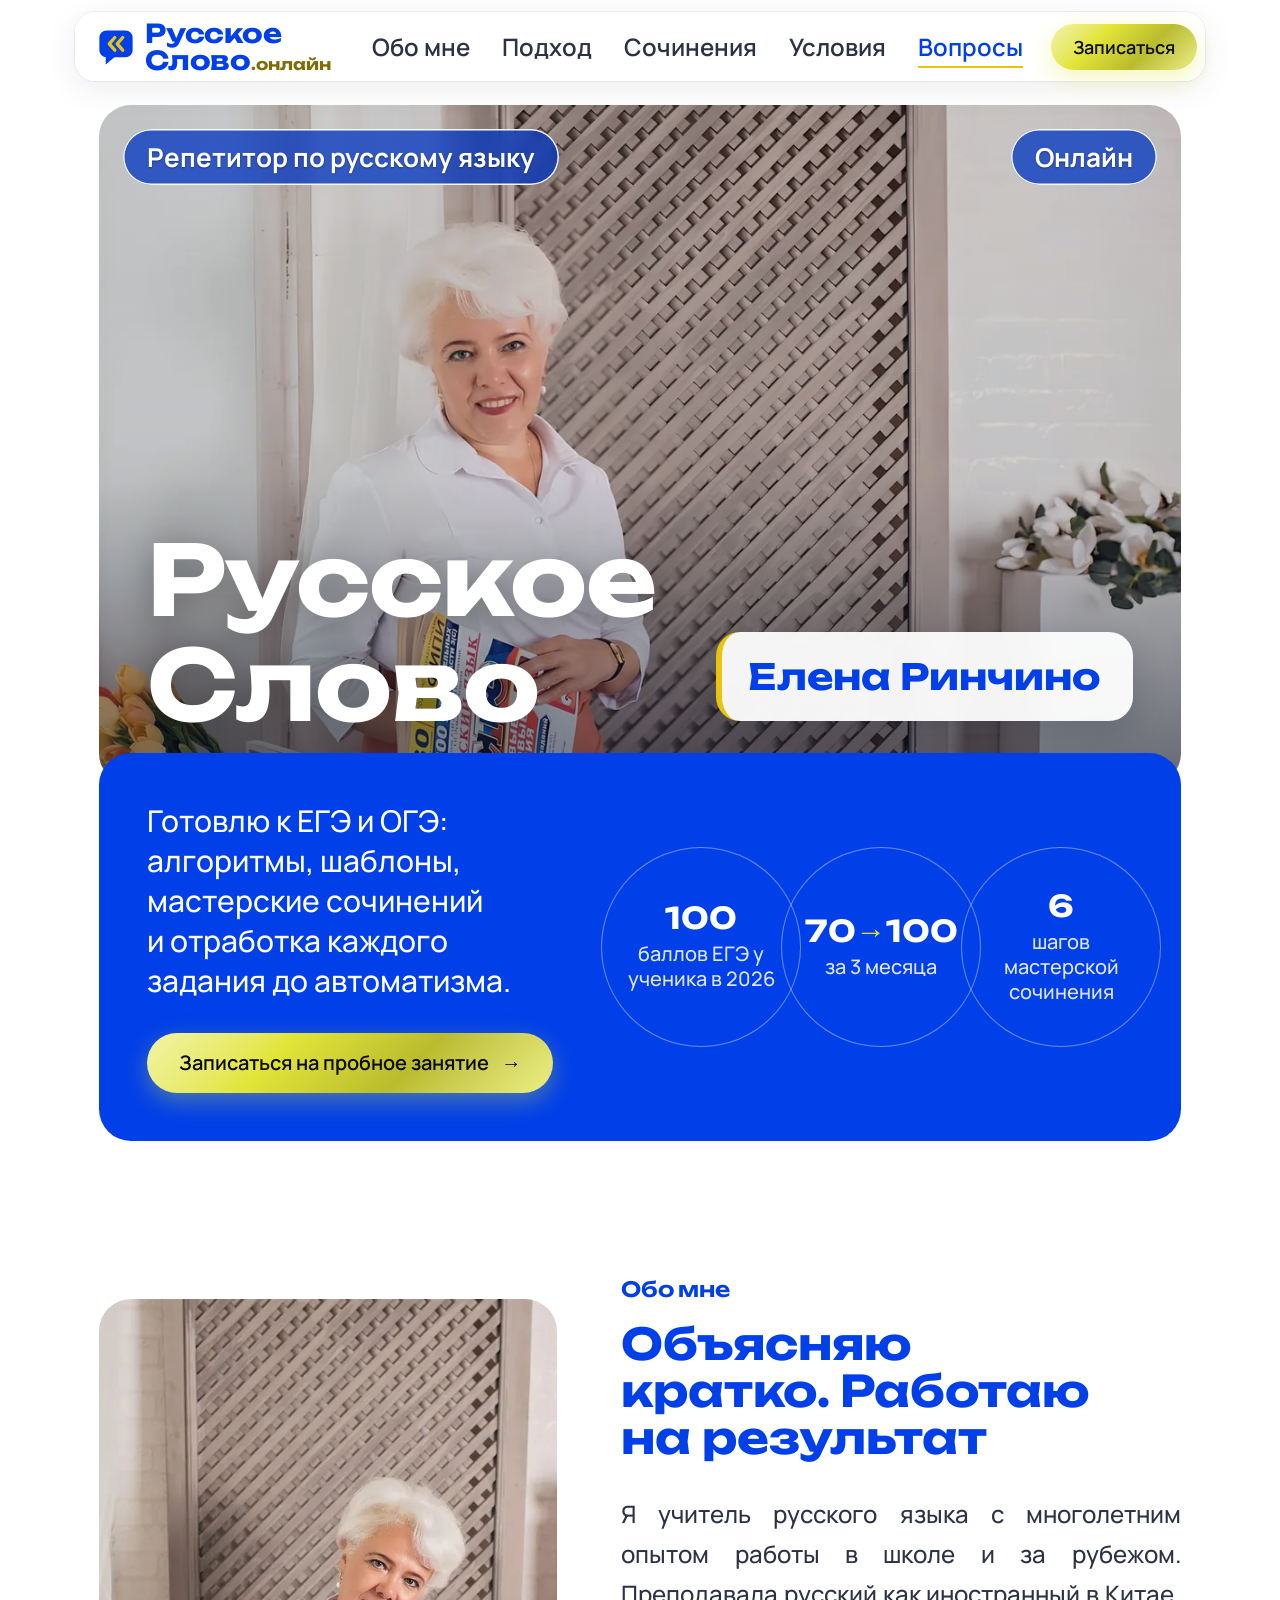
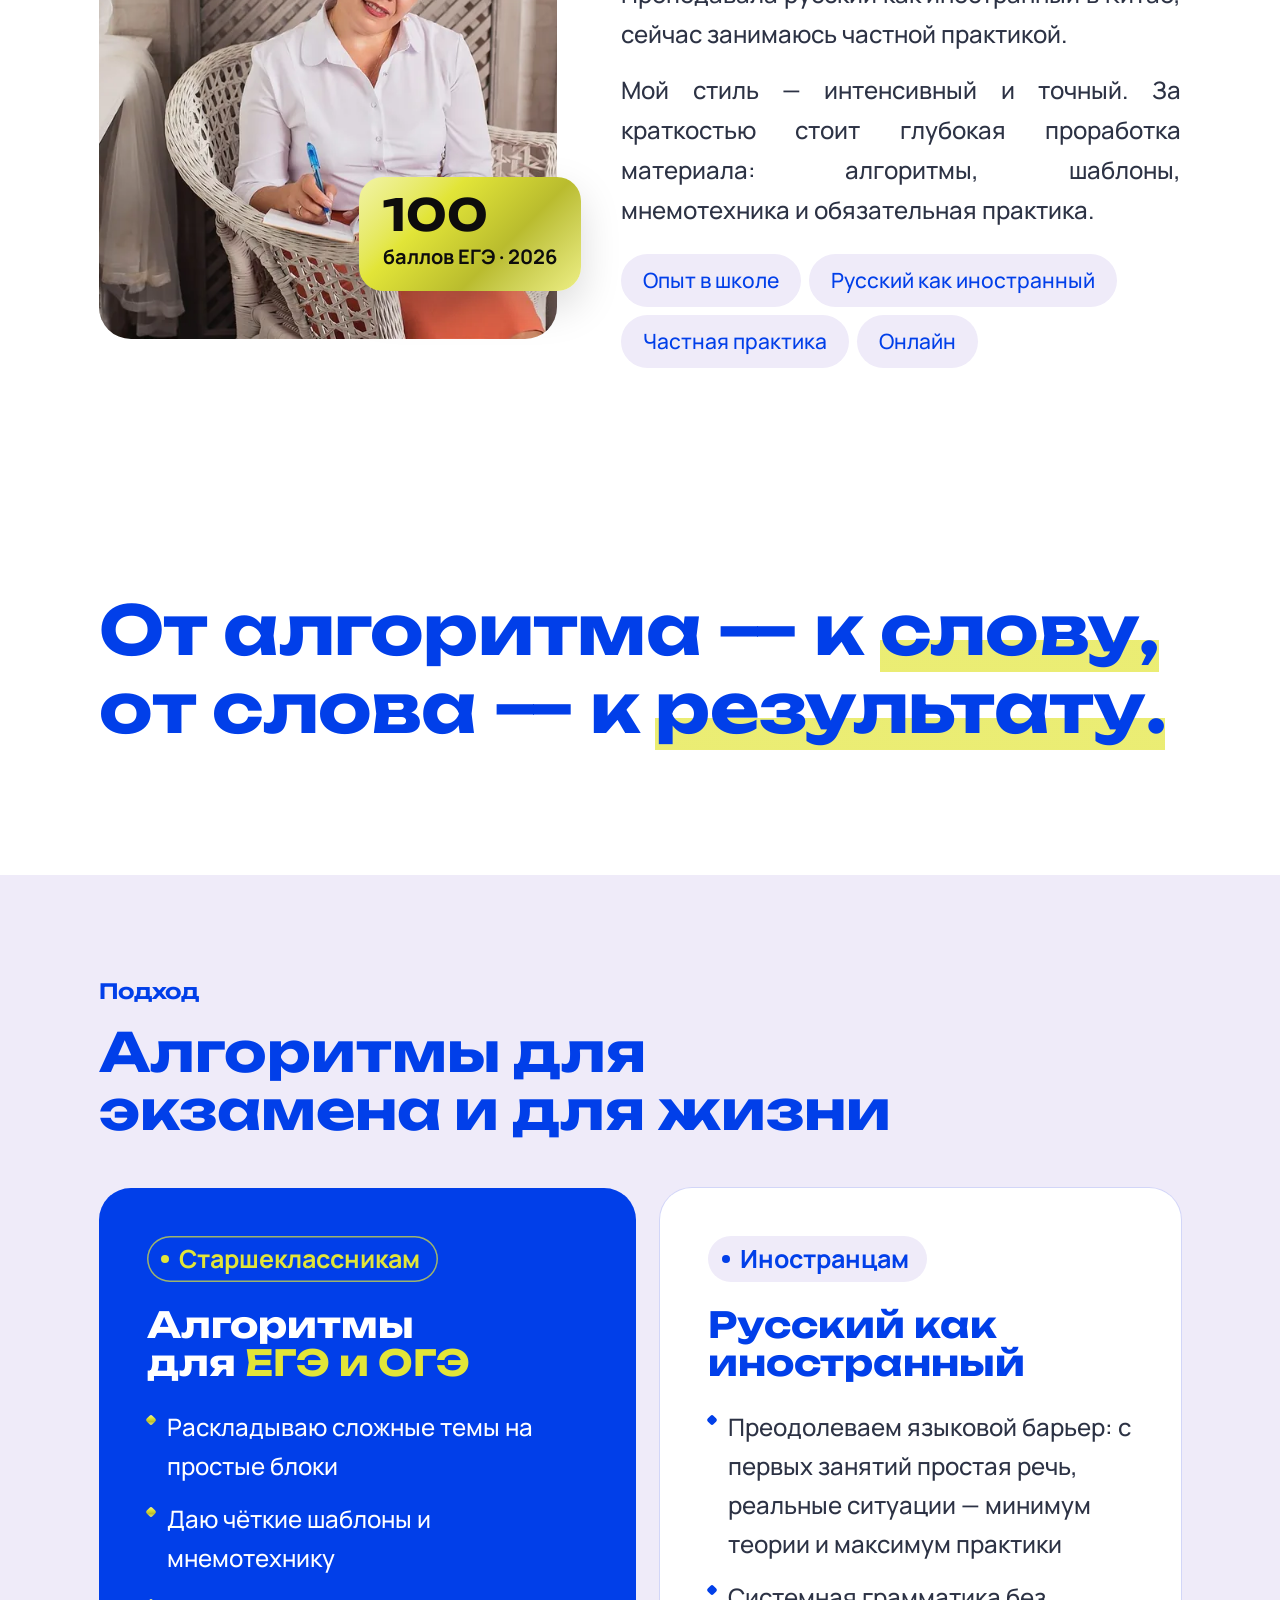
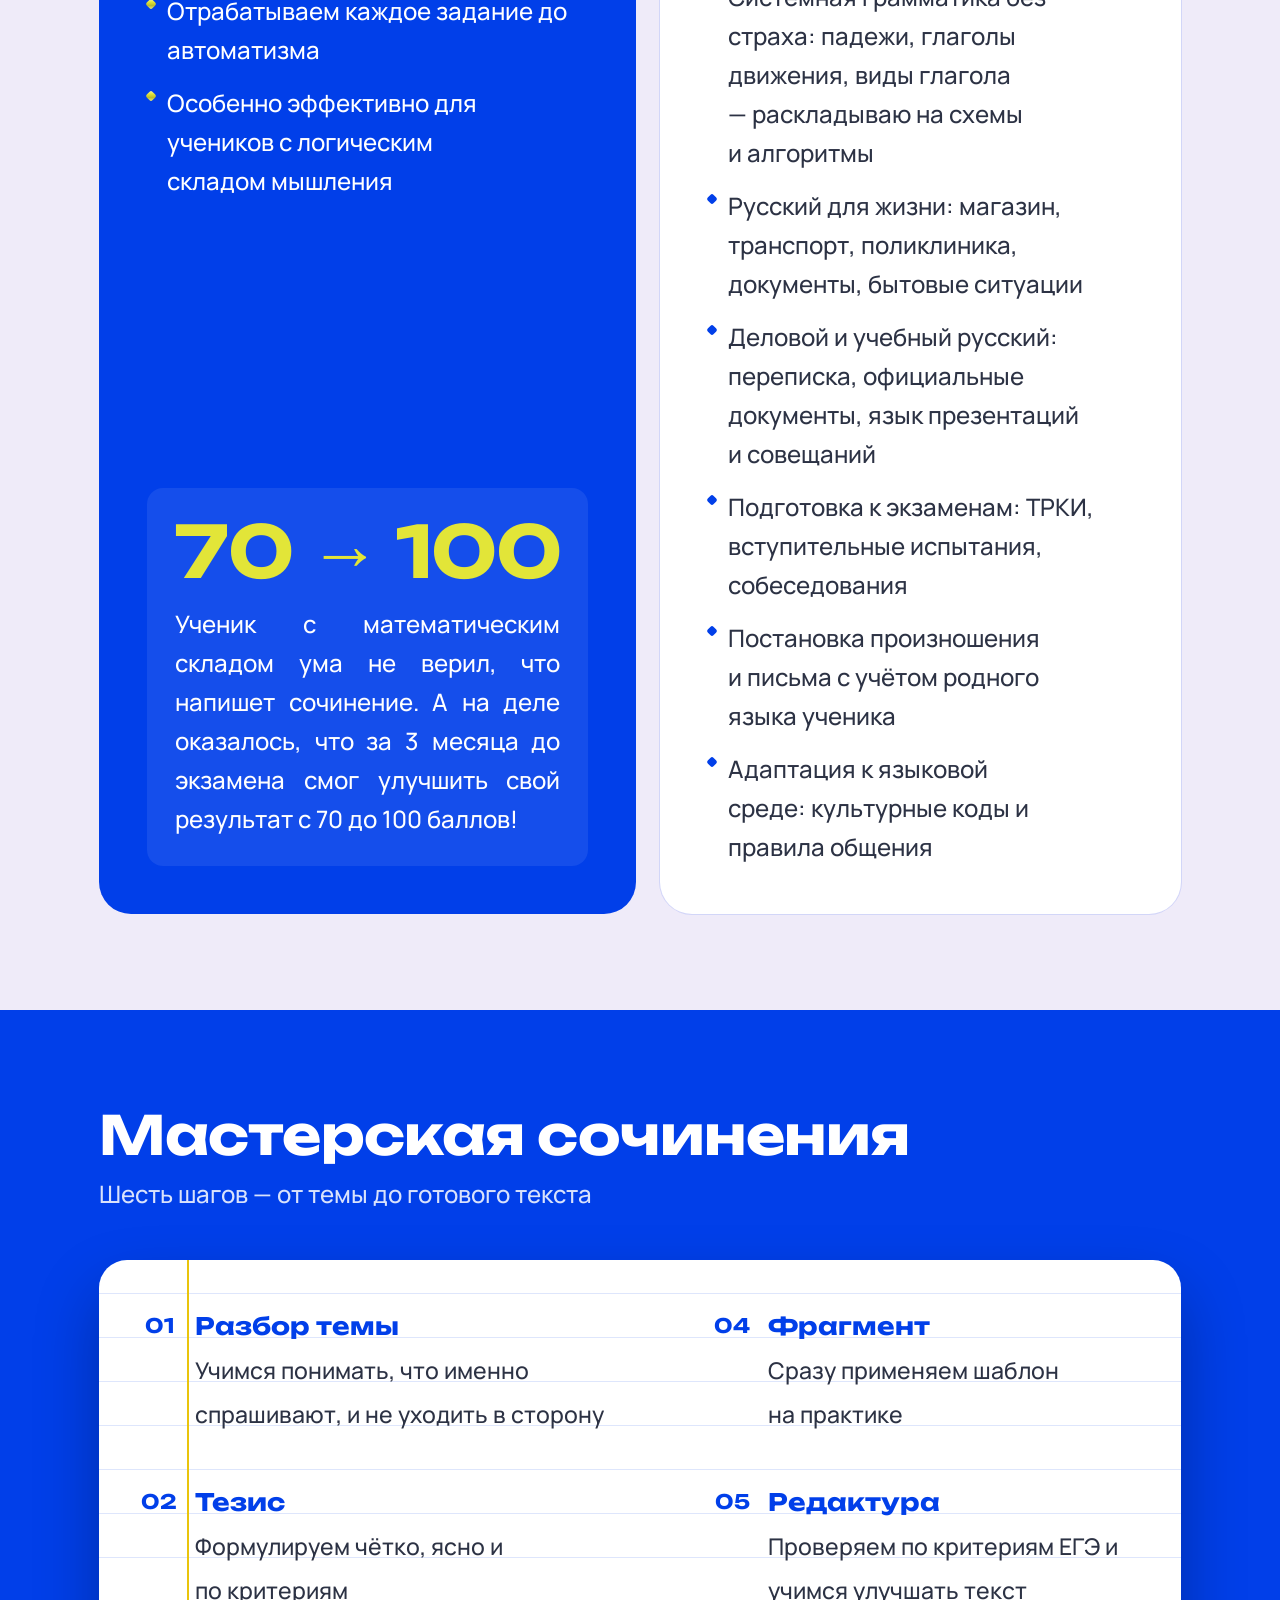
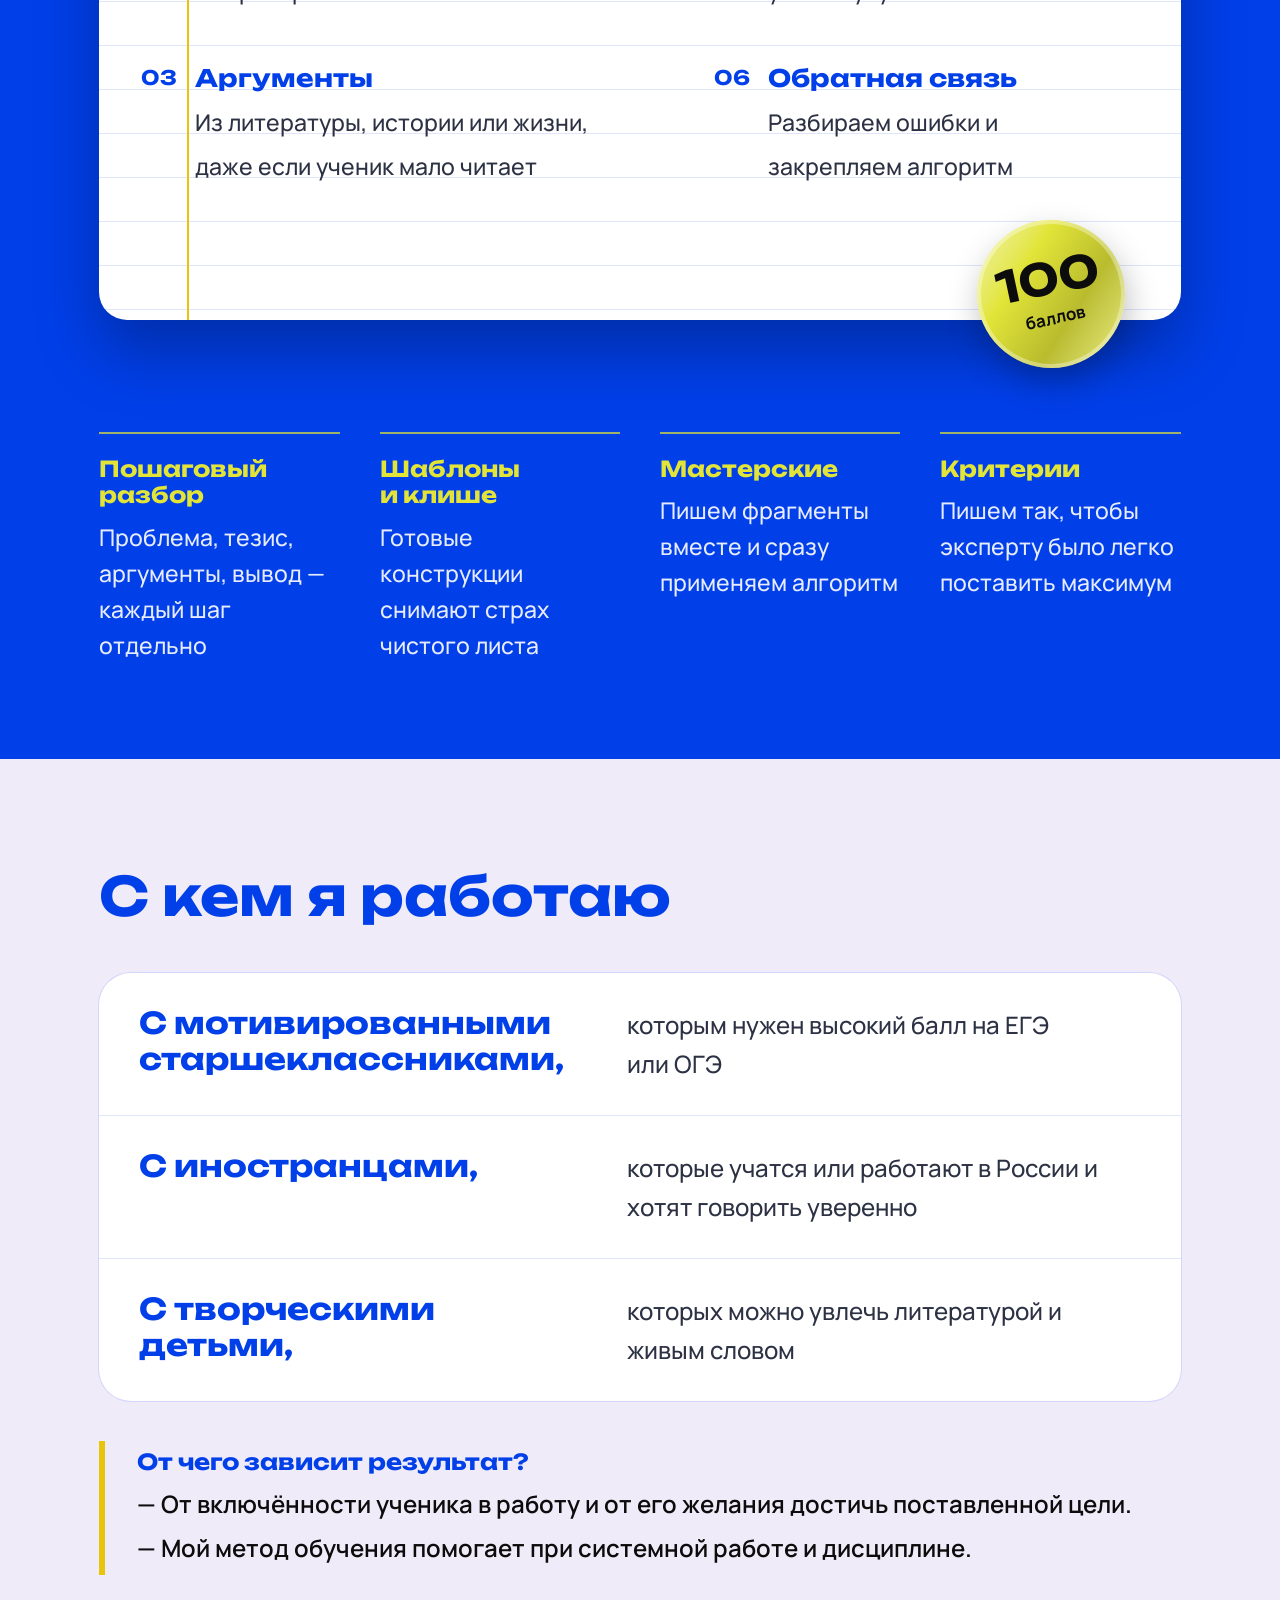
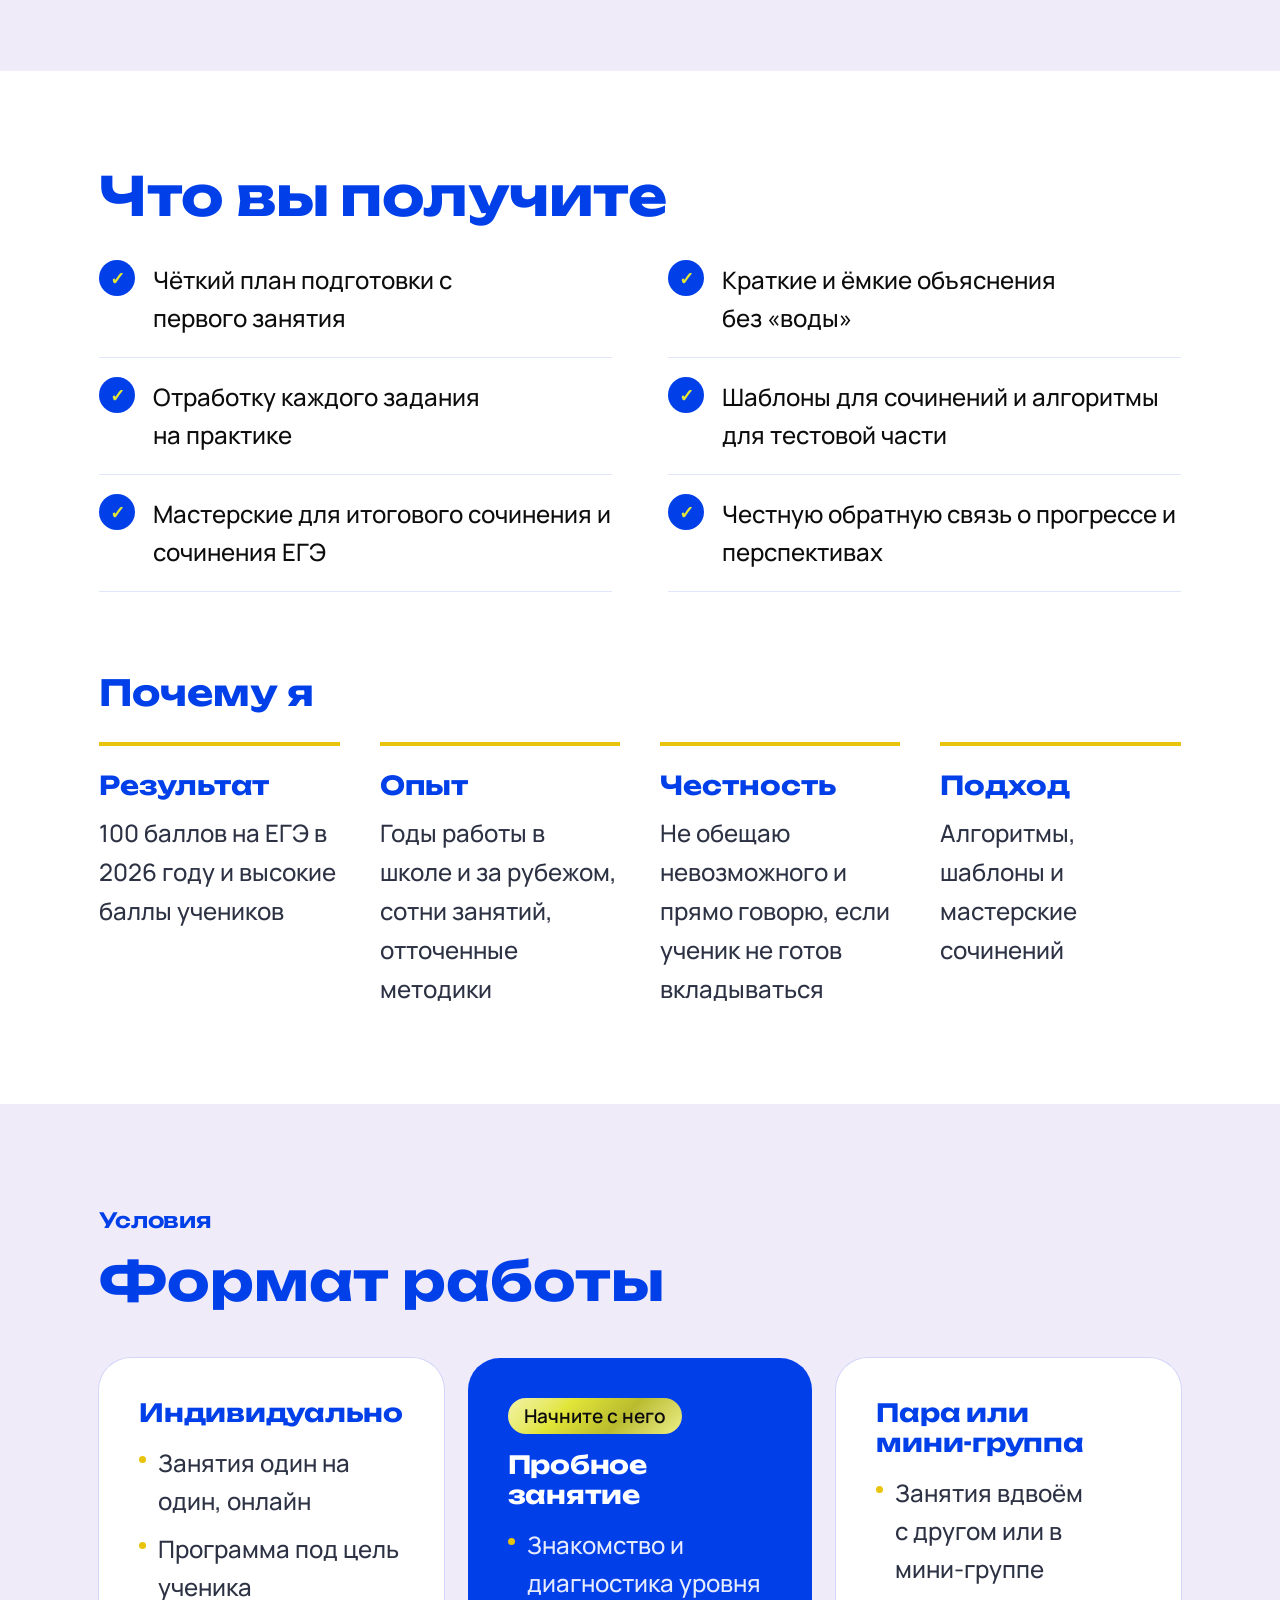
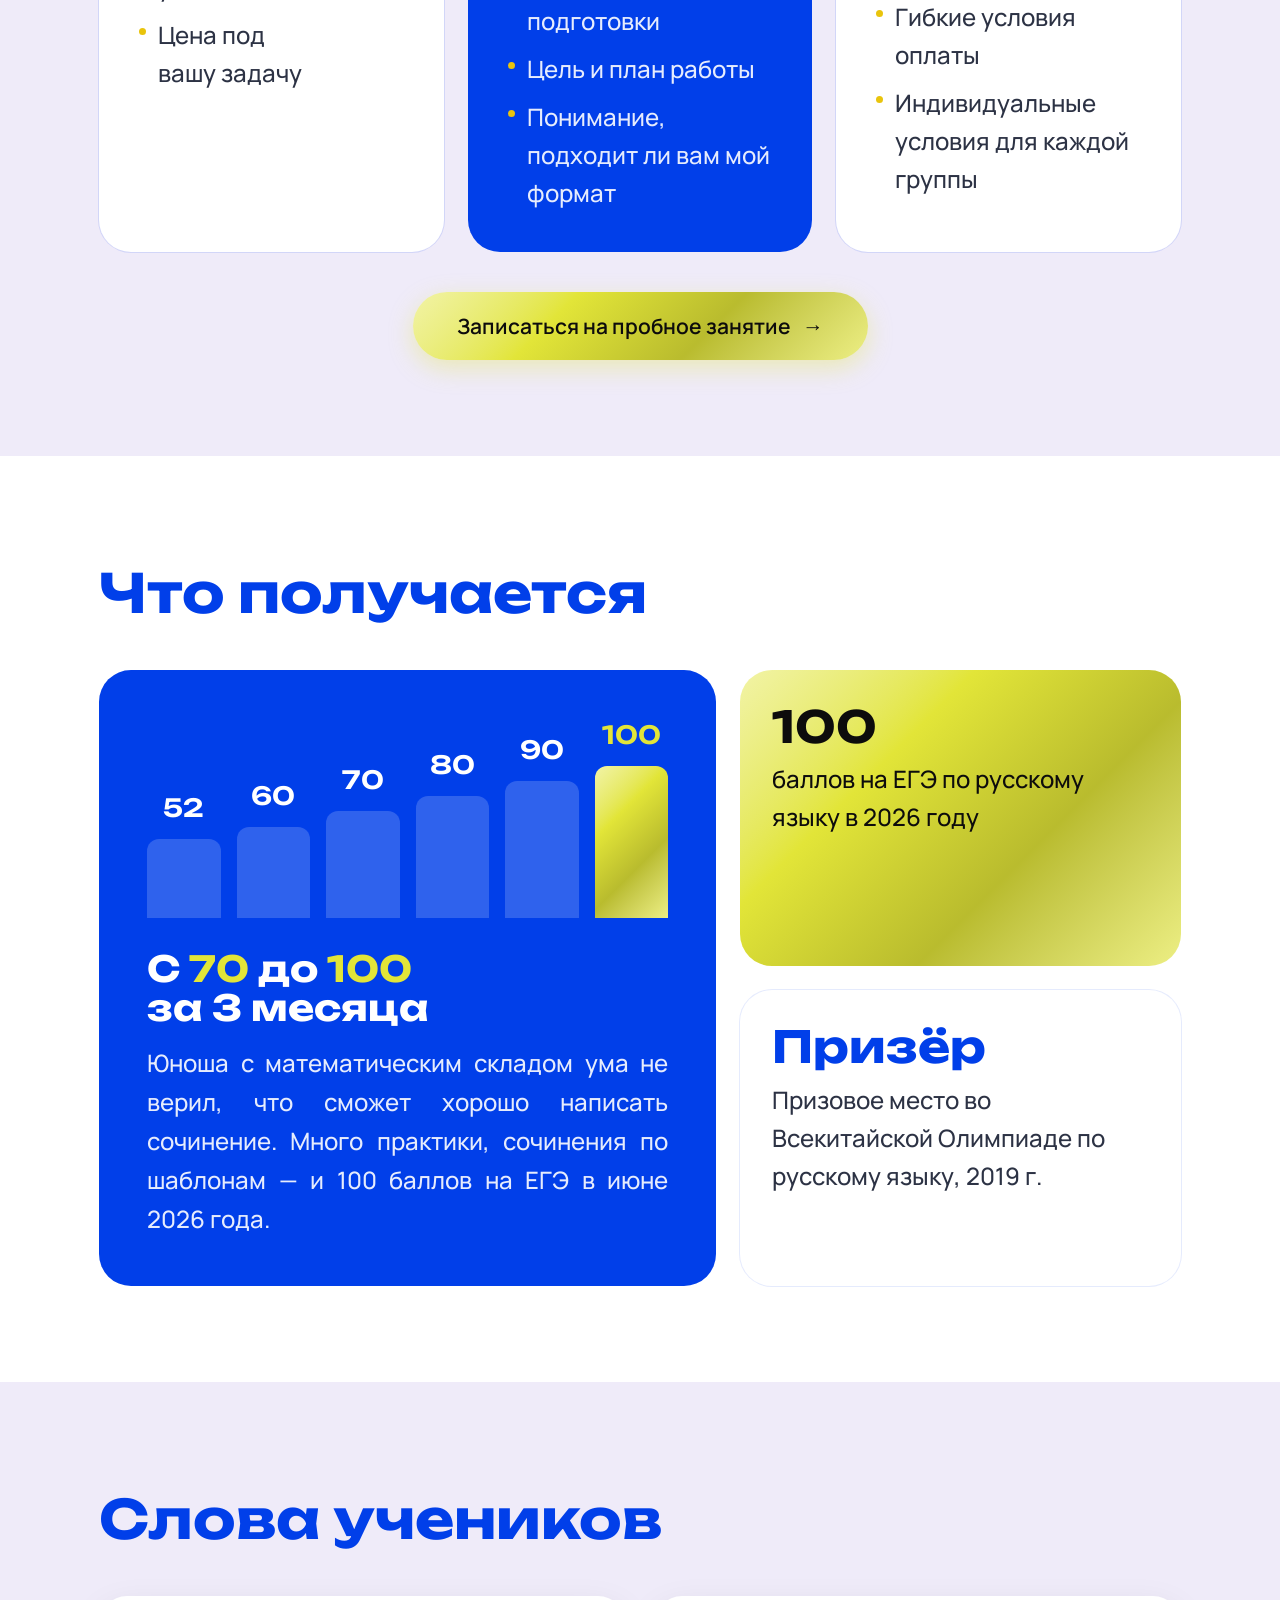
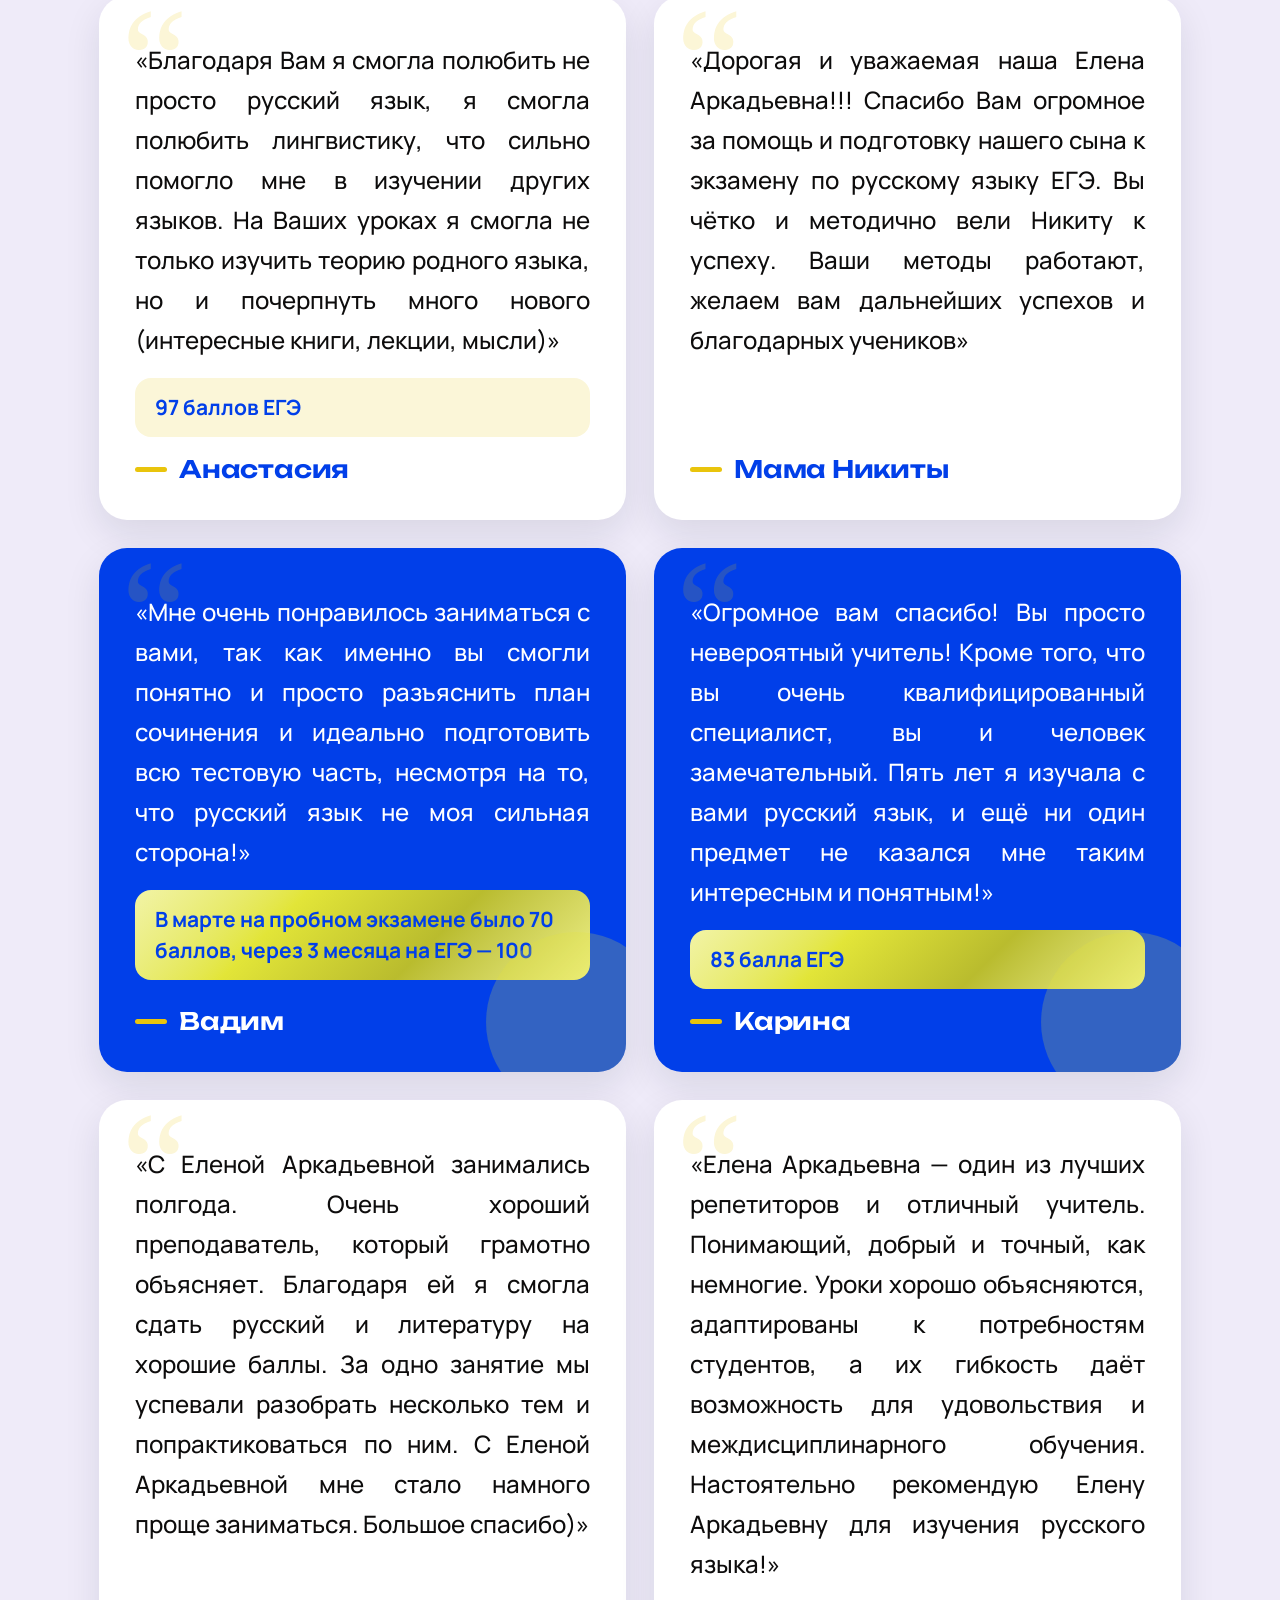
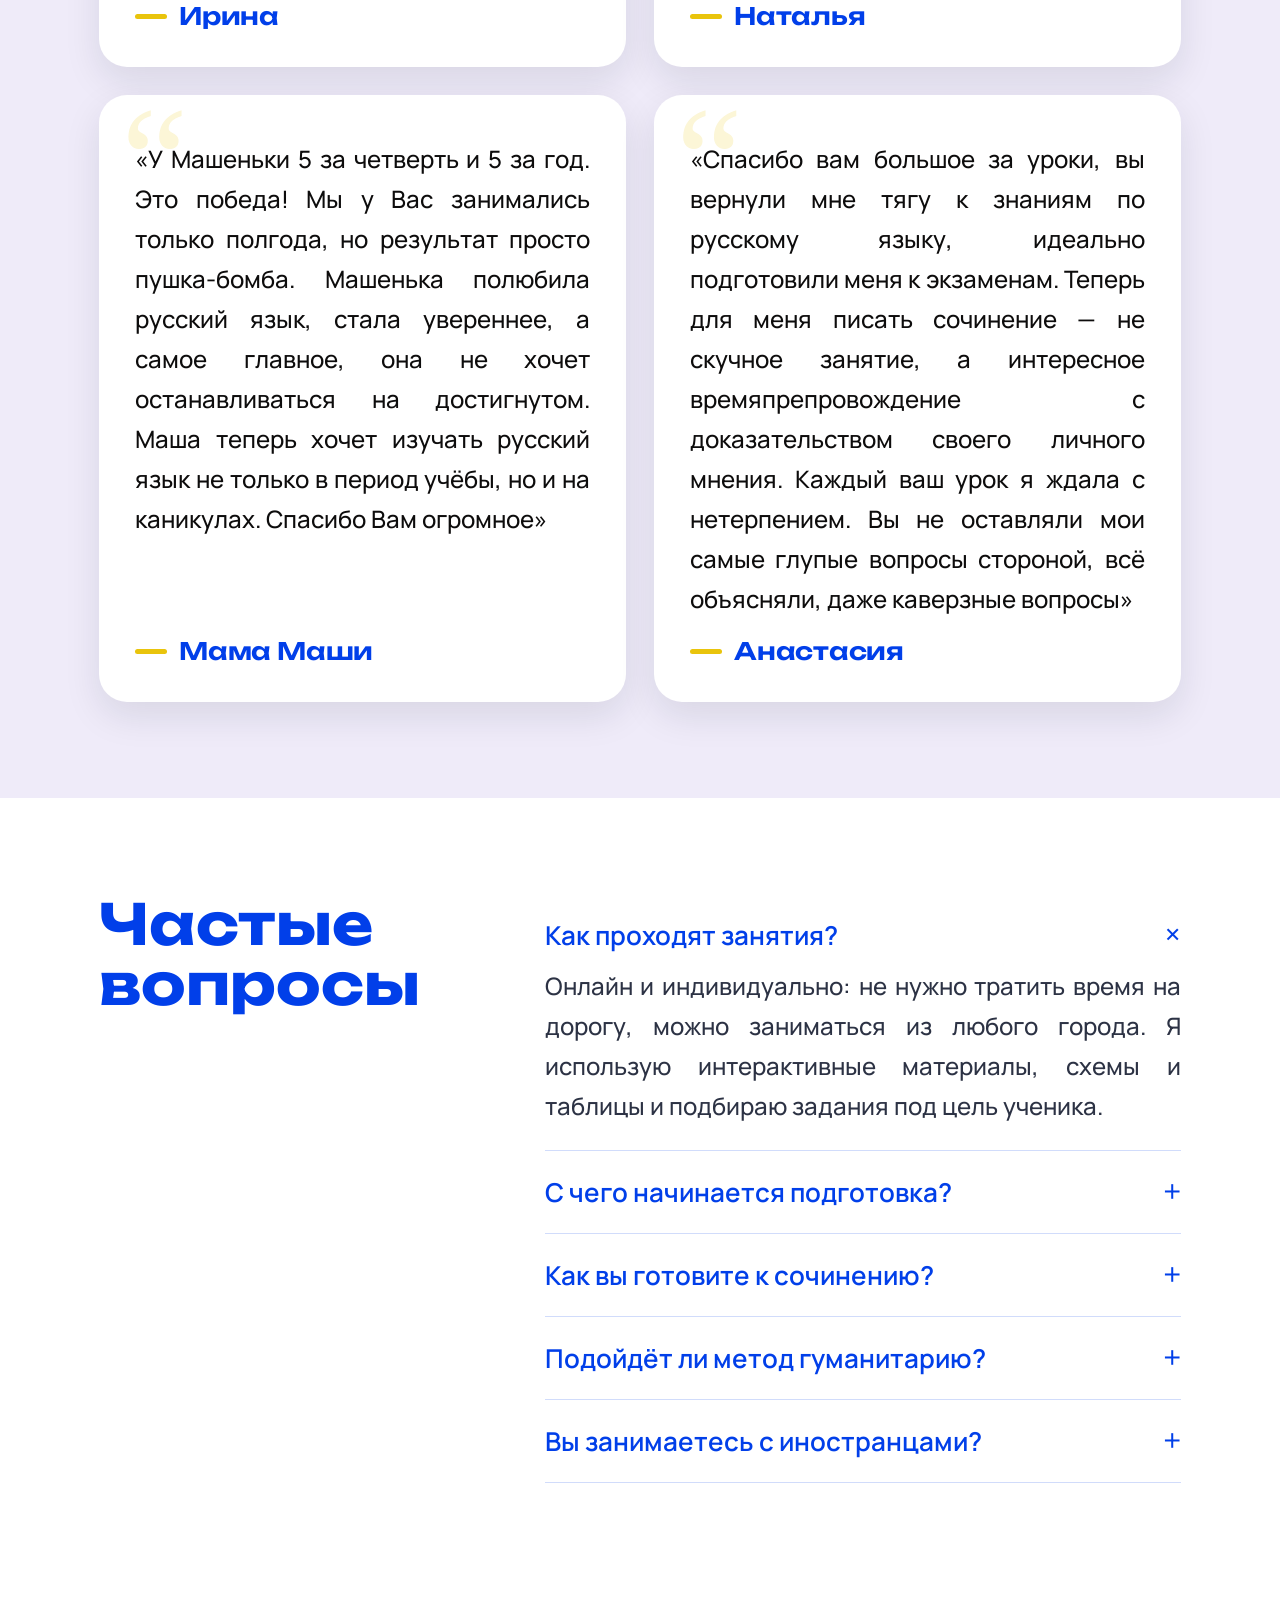
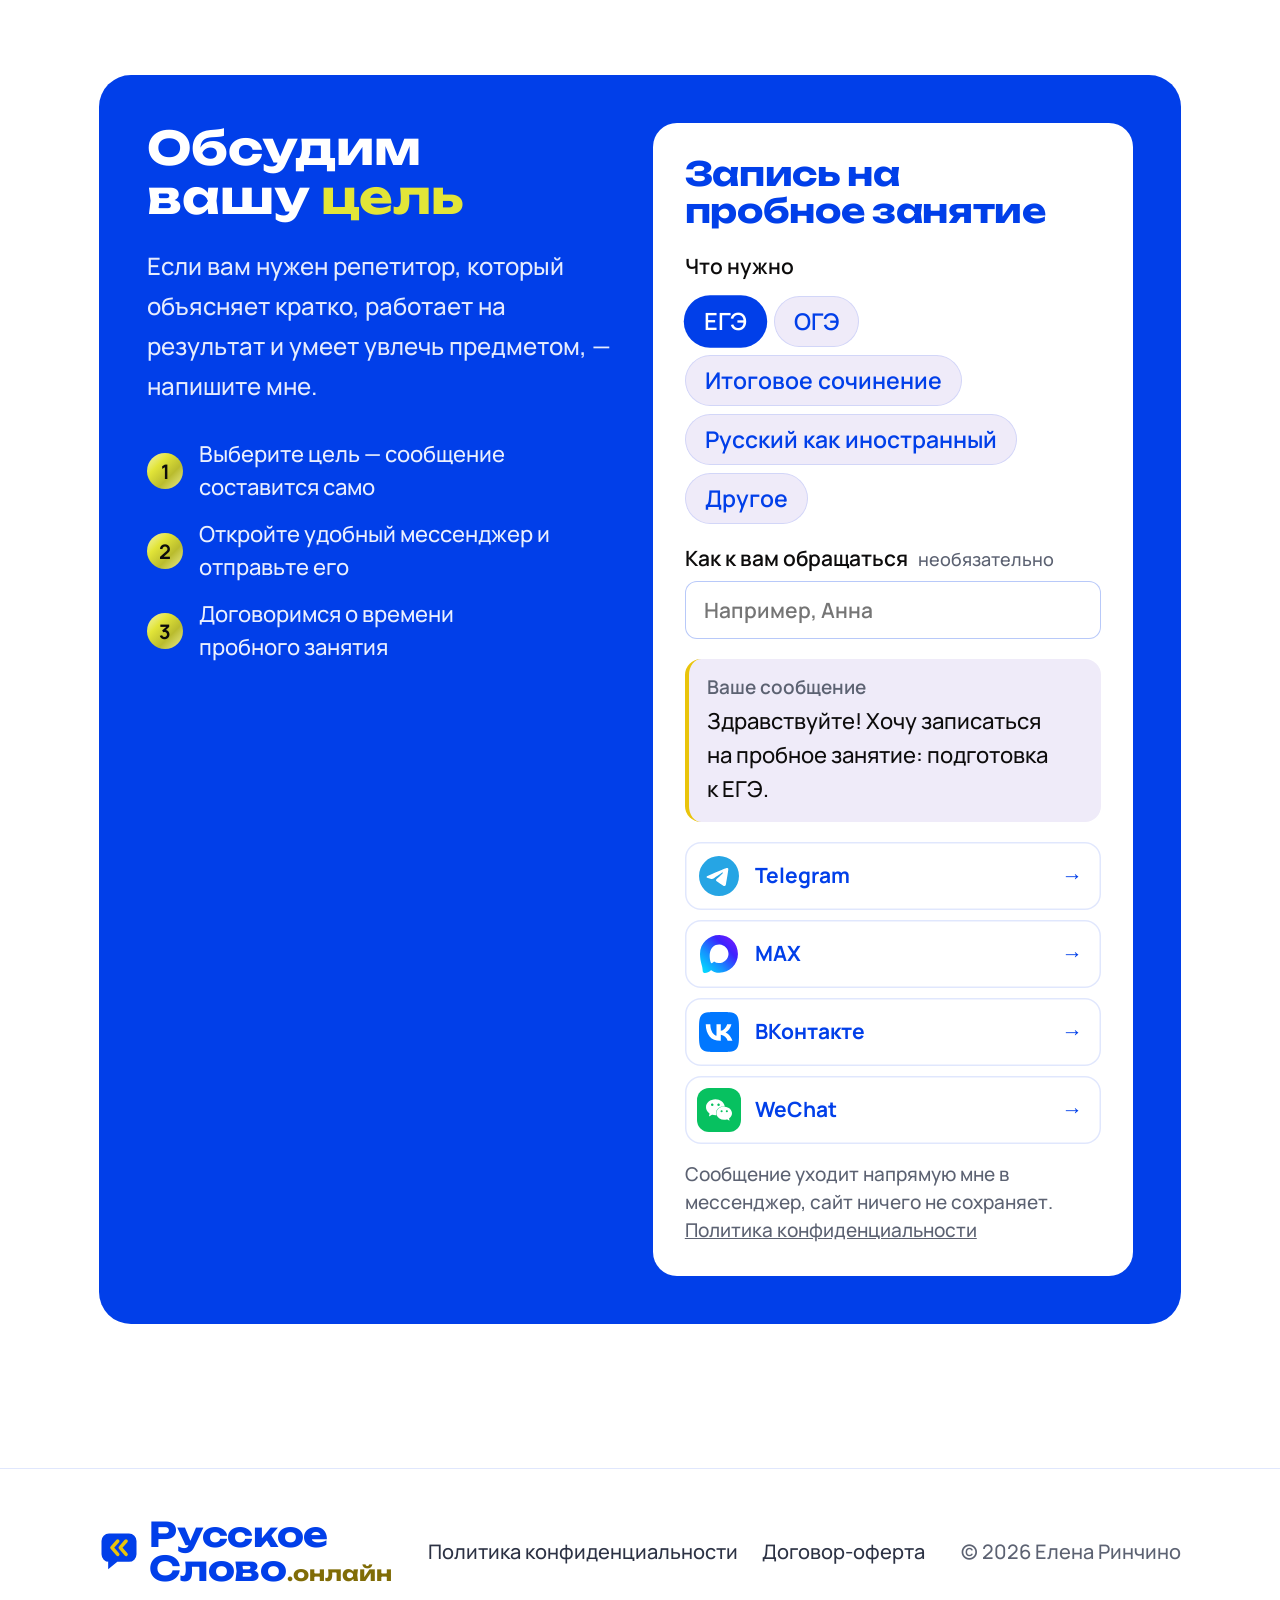
==== commit a7e18eb6: "Local edits: fonts, webp photos, page tweaks" ====
--- a/index.html
+++ b/index.html
@@ -3,9 +3,9 @@
 <head>
 <meta charset="utf-8">
 <meta name="viewport" content="width=device-width, initial-scale=1">
-<script src="js/theme.js?v=20261126b"></script>
+<script src="js/theme.js?v=20261127"></script>
 <title>Репетитор по русскому языку онлайн — Русское Слово: ЕГЭ, ОГЭ, РКИ</title>
-<meta name="description" content="Репетитор по русскому языку Елена Ринчино: подготовка к ЕГЭ и ОГЭ онлайн, итоговое сочинение, русский как иностранный. Алгоритмы и мастерские сочинений, 100 баллов ЕГЭ в 2026 году. Первое занятие со скидкой.">
+<meta name="description" content="Репетитор по русскому языку Елена Ринчино: ЕГЭ и ОГЭ онлайн, итоговое сочинение, русский как иностранный. Алгоритмы, мастерские сочинений, пробное занятие.">
 <link rel="canonical" href="https://russkoeslovo.online/">
 <meta property="og:site_name" content="Русское Слово">
 <meta property="og:type" content="website">
@@ -16,27 +16,25 @@
 <meta property="og:image" content="https://russkoeslovo.online/img/photo2.jpg">
 <meta name="theme-color" content="#013FE9">
 <link rel="icon" href="img/favicon.svg?v=2" type="image/svg+xml">
-<link rel="preconnect" href="https://fonts.googleapis.com"><link rel="preconnect" href="https://fonts.gstatic.com" crossorigin>
-<link href="https://fonts.googleapis.com/css2?family=Unbounded:wght@600;700&family=Manrope:wght@400;500;600;700&display=swap" rel="stylesheet">
 <script>document.documentElement.classList.add("js")</script>
-<link rel="stylesheet" href="css/site.css?v=20261126b">
+<link rel="stylesheet" href="css/site.css?v=20261127">
 <script type="application/ld+json">
 {"@context":"https://schema.org","@type":"Person","name":"Елена Ринчино","jobTitle":"Репетитор по русскому языку","url":"https://russkoeslovo.online/","knowsLanguage":["ru","en","zh"],"description":"Преподаватель русского языка: подготовка к ЕГЭ и ОГЭ онлайн, итоговое сочинение, русский как иностранный (РКИ). Мастерские сочинений, алгоритмы, 100 баллов ЕГЭ у ученика в 2026 году."}
 </script>
 <script type="application/ld+json">
 {"@context":"https://schema.org","@type":"FAQPage","mainEntity":[
-{"@type":"Question","name":"Как проходят занятия?","acceptedAnswer":{"@type":"Answer","text":"Онлайн и индивидуально: не нужно тратить время на дорогу, можно заниматься из любого города. Используются интерактивные материалы, схемы и таблицы, задания подбираются под цель ученика."}},
-{"@type":"Question","name":"С чего начинается подготовка?","acceptedAnswer":{"@type":"Answer","text":"С пробного занятия: знакомимся, определяем уровень и цель, и с первого урока у ученика есть чёткий план подготовки."}},
-{"@type":"Question","name":"Как готовите к сочинению?","acceptedAnswer":{"@type":"Answer","text":"Через мастерские: шесть шагов от разбора темы до обратной связи, готовые конструкции для вступления, основной части и заключения, отработка на реальных критериях ЕГЭ."}},
-{"@type":"Question","name":"Подойдёт ли метод гуманитарию?","acceptedAnswer":{"@type":"Answer","text":"Да. Логикам и технарям алгоритм особенно близок, а гуманитариям он даёт опору: вместо хаоса и ожидания вдохновения появляется понятная система."}},
-{"@type":"Question","name":"Вы занимаетесь с иностранцами?","acceptedAnswer":{"@type":"Answer","text":"Да. Я преподавала русский как иностранный в Китае. Помогаю преодолеть языковой барьер, освоить русский для жизни, учёбы и работы и подготовиться к ТРКИ."}}]}
+{"@type":"Question","name":"Как проходят занятия?","acceptedAnswer":{"@type":"Answer","text":"Онлайн и индивидуально: не нужно тратить время на дорогу, можно заниматься из любого города. Я использую интерактивные материалы, схемы и таблицы и подбираю задания под цель ученика."}},
+{"@type":"Question","name":"С чего начинается подготовка?","acceptedAnswer":{"@type":"Answer","text":"С пробного занятия. Знакомимся, определяем уровень и цель, и с первого урока у ученика есть чёткий план подготовки."}},
+{"@type":"Question","name":"Как вы готовите к сочинению?","acceptedAnswer":{"@type":"Answer","text":"Через мастерские: шесть шагов от разбора темы до обратной связи, готовые конструкции для вступления, основной части и заключения и отработка на реальных критериях ЕГЭ."}},
+{"@type":"Question","name":"Подойдёт ли метод гуманитарию?","acceptedAnswer":{"@type":"Answer","text":"Да. Ученикам с логическим складом ума алгоритм особенно близок, а гуманитариям он даёт опору: вместо хаоса и ожидания вдохновения появляется понятная система."}},
+{"@type":"Question","name":"Вы занимаетесь с иностранцами?","acceptedAnswer":{"@type":"Answer","text":"Да. Я преподавала русский как иностранный в Китае. Помогаю преодолеть языковой барьер, разложить грамматику на схемы, освоить русский для жизни, учёбы и работы и подготовиться к ТРКИ."}}]}
 </script>
 </head>
 <body class="v03" id="top">
 <a class="skip" href="#main">Перейти к содержанию</a>
 
 <header class="hdr"><div class="bar">
-  <a class="logo" href="#top" aria-label="Русское слово — на главную"><svg viewBox="0 0 48 48" width="38" height="38" aria-hidden="true"><path d="M12 3H36A9 9 0 0 1 45 12V28A9 9 0 0 1 36 37H22L11 46V37H12A9 9 0 0 1 3 28V12A9 9 0 0 1 12 3Z" fill="#013FE9"/><polyline points="22.5,12 15.5,20 22.5,28" fill="none" stroke="#E9C40C" stroke-width="4.2" stroke-linecap="round" stroke-linejoin="round"/><polyline points="32.5,12 25.5,20 32.5,28" fill="none" stroke="#E9C40C" stroke-width="4.2" stroke-linecap="round" stroke-linejoin="round"/></svg><span class="wm">Русское<br>Слово<i>.онлайн</i></span></a>
+  <a class="logo" href="#top" aria-label="Русское Слово.онлайн — на главную"><svg viewBox="0 0 48 48" width="38" height="38" aria-hidden="true"><path d="M12 3H36A9 9 0 0 1 45 12V28A9 9 0 0 1 36 37H22L11 46V37H12A9 9 0 0 1 3 28V12A9 9 0 0 1 12 3Z" fill="#013FE9"/><polyline points="22.5,12 15.5,20 22.5,28" fill="none" stroke="#E9C40C" stroke-width="4.2" stroke-linecap="round" stroke-linejoin="round"/><polyline points="32.5,12 25.5,20 32.5,28" fill="none" stroke="#E9C40C" stroke-width="4.2" stroke-linecap="round" stroke-linejoin="round"/></svg><span class="wm">Русское<br>Слово<i>.онлайн</i></span></a>
   <nav aria-label="Разделы"><a href="#about">Обо мне</a><a href="#approach">Подход</a><a href="#essay">Сочинения</a><a href="#price">Условия</a><a href="#faq">Вопросы</a></nav>
   <a class="btn pri sm" href="#contact">Записаться</a>
   <button class="burger" type="button" aria-label="Меню" aria-expanded="false" aria-controls="mpanel"><i></i><i></i><i></i></button>
@@ -46,7 +44,7 @@
 <main id="main">
 
 <section class="wrap h-ov" aria-labelledby="h1">
-  <div class="ph"><img src="img/photo2.jpg?v=2" alt="Елена Ринчино, репетитор по русскому языку" fetchpriority="high">
+  <div class="ph"><img src="img/photo2.webp?v=1" alt="Елена Ринчино, репетитор по русскому языку" fetchpriority="high">
     <div class="tags"><span>Репетитор по русскому языку</span><span>Онлайн</span></div>
     <h1 id="h1" class="disp">Русское<br>Слово<span class="sr-only"> — репетитор по русскому языку онлайн, подготовка к ЕГЭ, ОГЭ и итоговому сочинению</span></h1>
     <div class="hello"><b>Елена Ринчино</b></div></div>
@@ -56,7 +54,7 @@
 </section>
 
 <section class="sec" id="about"><div class="wrap about rv">
-  <div class="ph"><img src="img/photo1.jpg" alt="Елена Ринчино с пособием для подготовки к ЕГЭ" loading="lazy"><div class="badge"><b>100</b><span>баллов ЕГЭ · 2026</span></div></div>
+  <div class="ph"><img src="img/photo1.webp?v=1" alt="Елена Ринчино с пособием для подготовки к ЕГЭ" loading="lazy"><div class="badge"><b>100</b><span>баллов ЕГЭ · 2026</span></div></div>
   <div class="txt"><span class="eyb">Обо мне</span><h2>Объясняю кратко. Работаю на результат</h2>
     <p class="pretty">Я учитель русского языка с многолетним опытом работы в школе и за рубежом. Преподавала русский как иностранный в Китае, сейчас занимаюсь частной практикой.</p>
     <p class="pretty">Мой стиль — интенсивный и точный. За краткостью стоит глубокая проработка материала: алгоритмы, шаблоны, мнемотехника и обязательная практика.</p>
@@ -153,8 +151,8 @@
 </div></div></section>
 </main>
 
-<footer class="foot"><div class="wrap"><a class="logo" href="#top" aria-label="Русское слово — на главную"><svg viewBox="0 0 48 48" width="40" height="40" aria-hidden="true"><path d="M12 3H36A9 9 0 0 1 45 12V28A9 9 0 0 1 36 37H22L11 46V37H12A9 9 0 0 1 3 28V12A9 9 0 0 1 12 3Z" fill="#013FE9"/><polyline points="22.5,12 15.5,20 22.5,28" fill="none" stroke="#E9C40C" stroke-width="4.2" stroke-linecap="round" stroke-linejoin="round"/><polyline points="32.5,12 25.5,20 32.5,28" fill="none" stroke="#E9C40C" stroke-width="4.2" stroke-linecap="round" stroke-linejoin="round"/></svg><span class="wm">Русское<br>Слово<i>.онлайн</i></span></a><nav aria-label="Документы"><a href="politika.html" data-doc="politika.html">Политика конфиденциальности</a><a href="oferta.html" data-doc="oferta.html">Договор-оферта</a></nav><span class="copy">© 2026 Елена Ринчино</span></div></footer>
+<footer class="foot"><div class="wrap"><a class="logo" href="#top" aria-label="Русское Слово.онлайн — на главную"><svg viewBox="0 0 48 48" width="40" height="40" aria-hidden="true"><path d="M12 3H36A9 9 0 0 1 45 12V28A9 9 0 0 1 36 37H22L11 46V37H12A9 9 0 0 1 3 28V12A9 9 0 0 1 12 3Z" fill="#013FE9"/><polyline points="22.5,12 15.5,20 22.5,28" fill="none" stroke="#E9C40C" stroke-width="4.2" stroke-linecap="round" stroke-linejoin="round"/><polyline points="32.5,12 25.5,20 32.5,28" fill="none" stroke="#E9C40C" stroke-width="4.2" stroke-linecap="round" stroke-linejoin="round"/></svg><span class="wm">Русское<br>Слово<i>.онлайн</i></span></a><nav aria-label="Документы"><a href="politika.html" data-doc="politika.html">Политика конфиденциальности</a><a href="oferta.html" data-doc="oferta.html">Договор-оферта</a></nav><span class="copy">© 2026 Елена Ринчино</span></div></footer>
 <div class="dmodal" id="dmodal" aria-hidden="true"><div class="card" id="dcard"></div></div>
-<script src="js/site.js?v=20261126b"></script>
+<script src="js/site.js?v=20261127"></script>
 </body>
 </html>
--- a/css/site.css
+++ b/css/site.css
@@ -1,4 +1,8 @@
 /* Стили сайта «Русский на 100». Цвета заданы переменными на body.v03. */
+@font-face{font-family:'Manrope';font-style:normal;font-weight:400 700;font-display:swap;src:url('../fonts/manrope-cyrillic.woff2') format('woff2');unicode-range:U+0301, U+0400-045F, U+0490-0491, U+04B0-04B1, U+2116}
+@font-face{font-family:'Manrope';font-style:normal;font-weight:400 700;font-display:swap;src:url('../fonts/manrope-latin.woff2') format('woff2');unicode-range:U+0000-00FF, U+0131, U+0152-0153, U+02BB-02BC, U+02C6, U+02DA, U+02DC, U+0304, U+0308, U+0329, U+2000-206F, U+20AC, U+2122, U+2191, U+2193, U+2212, U+2215, U+FEFF, U+FFFD}
+@font-face{font-family:'Unbounded';font-style:normal;font-weight:600 700;font-display:swap;src:url('../fonts/unbounded-cyrillic.woff2') format('woff2');unicode-range:U+0301, U+0400-045F, U+0490-0491, U+04B0-04B1, U+2116}
+@font-face{font-family:'Unbounded';font-style:normal;font-weight:600 700;font-display:swap;src:url('../fonts/unbounded-latin.woff2') format('woff2');unicode-range:U+0000-00FF, U+0131, U+0152-0153, U+02BB-02BC, U+02C6, U+02DA, U+02DC, U+0304, U+0308, U+0329, U+2000-206F, U+20AC, U+2122, U+2191, U+2193, U+2212, U+2215, U+FEFF, U+FFFD}
 :root{--disp:'Unbounded',sans-serif;--scr:'Cormorant Garamond',serif;--ease:cubic-bezier(0.22,1,0.36,1);--pad:48px;--max:clamp(1100px,92vw,1560px)}
 .v03{--hl:#E9C40C;--p:#013FE9;--a:#E2E538;--hl:#E9C40C;--ag:linear-gradient(135deg,color-mix(in srgb,var(--a) 45%,#fff) 0%,var(--a) 32%,color-mix(in srgb,var(--a) 82%,#000) 64%,color-mix(in srgb,var(--a) 62%,#fff) 100%);--bg:#FFFFFF;--tx:#0D0C0C;--sf:#EFEBF9;--cd:#FFFFFF;--on-a:#0D0C0C;--body:'Manrope',sans-serif;--br:999px;--tx2:#2C3244;--line:color-mix(in srgb,var(--p) 12%,transparent)}
 .v03 .alt,.v03 .sfbg{--cd:#FFFFFF}
@@ -27,7 +31,7 @@
 .logo{display:inline-flex;align-items:center;gap:10px}
 .logo svg{flex:none}
 .logo .wm{font-family:var(--disp);font-weight:700;line-height:1.02;font-size:34px;letter-spacing:-.01em;color:var(--p)}
-.logo .wm i{font-style:normal;text-transform:none;letter-spacing:0;font-size:.6em;color:color-mix(in srgb,var(--hl) 72%,#000)} /* «.онлайн» — окончание домена */
+.logo .wm i{font-style:normal;text-transform:none;letter-spacing:0;font-size:.6em;color:color-mix(in srgb,var(--hl) 55%,#000)} /* «.онлайн» — окончание домена */
 
 /* кнопки */
 .btn{display:inline-flex;align-items:center;justify-content:center;gap:12px;padding:16px 32px;border-radius:var(--br);font-family:var(--body);font-weight:600;font-size:20px;line-height:28px;cursor:pointer;border:0;white-space:nowrap;transition:transform .5s var(--ease),background .3s var(--ease),box-shadow .3s var(--ease)}
@@ -57,8 +61,8 @@
 .menu-open .burger i:nth-child(1){transform:translateY(6px) rotate(45deg)}
 .menu-open .burger i:nth-child(2){opacity:0}
 .menu-open .burger i:nth-child(3){transform:translateY(-6px) rotate(-45deg)}
-.mpanel{position:fixed;inset:0;z-index:35;background:color-mix(in srgb,var(--bg) 94%,transparent);backdrop-filter:blur(24px);-webkit-backdrop-filter:blur(24px);padding:96px 24px 32px;display:flex;flex-direction:column;gap:8px;opacity:0;pointer-events:none;transition:opacity .4s var(--ease)}
-.menu-open .mpanel{opacity:1;pointer-events:auto}
+.mpanel{position:fixed;inset:0;z-index:35;background:color-mix(in srgb,var(--bg) 94%,transparent);backdrop-filter:blur(24px);-webkit-backdrop-filter:blur(24px);padding:96px 24px 32px;display:flex;flex-direction:column;gap:8px;opacity:0;visibility:hidden;pointer-events:none;transition:opacity .4s var(--ease),visibility .4s}
+.menu-open .mpanel{opacity:1;visibility:visible;pointer-events:auto}
 .mpanel a{font-family:var(--disp);font-weight:700;font-size:30px;line-height:1.1;color:var(--p);opacity:0;transform:translateY(24px);transition:opacity .5s var(--ease),transform .5s var(--ease)}
 .menu-open .mpanel a{opacity:1;transform:none}
 .mpanel .btn{margin-top:auto;font-family:var(--body);font-size:19px;text-transform:none;line-height:27px}
@@ -187,7 +191,7 @@
 
 /* стоимость */
 .price{display:grid;grid-template-columns:repeat(3,1fr);gap:24px;align-items:stretch}
-.pc{border-radius:32px;padding:40px;background:var(--cd);box-shadow:0 0 0 1px var(--line);display:flex;flex-direction:column;gap:16px}
+.pc{border-radius:32px;padding:40px;background:var(--cd);box-shadow:0 0 0 1px var(--line);display:flex;flex-direction:column;gap:16px;min-width:0}
 .pc.hi{background:var(--p);color:#fff;box-shadow:none}
 .pc .tg{align-self:flex-start;padding:6px 16px;border-radius:999px;font-size:19px;line-height:24px;font-weight:600;background:var(--ag);color:var(--on-a)}
 .pc h3{font-family:var(--disp);font-size:25px;line-height:1.2;letter-spacing:-.01em;color:var(--p)}
@@ -432,7 +436,7 @@
 @media (max-width:1100px){
   :root{--pad:32px}
   .hdr nav{display:none}.burger{display:block}.hdr .bar>.btn{display:none}
-  .price{grid-template-columns:1fr}
+  .price{grid-template-columns:minmax(0,1fr)}
   .whoc.y li{display:block}.whoc.y h3{margin-bottom:12px;white-space:normal}
   .tmpl{grid-template-columns:1fr 1fr}
   .why{grid-template-columns:1fr 1fr}
@@ -489,7 +493,7 @@
   .whoc.n li{white-space:normal;font-size:22px;line-height:36px}
   .rbig .ch{gap:8px}.rbig .ch i span{font-size:17px;top:-28px}
   .apc.a1 img{flex:none;height:240px;min-height:0}
-  .price{grid-template-columns:1fr}
+  .price{grid-template-columns:minmax(0,1fr)}
   .pc{padding:28px 24px;border-radius:24px}
   .price-cta{margin-top:28px}
   .price-cta .btn{width:100%;padding:18px 24px;font-size:20px}
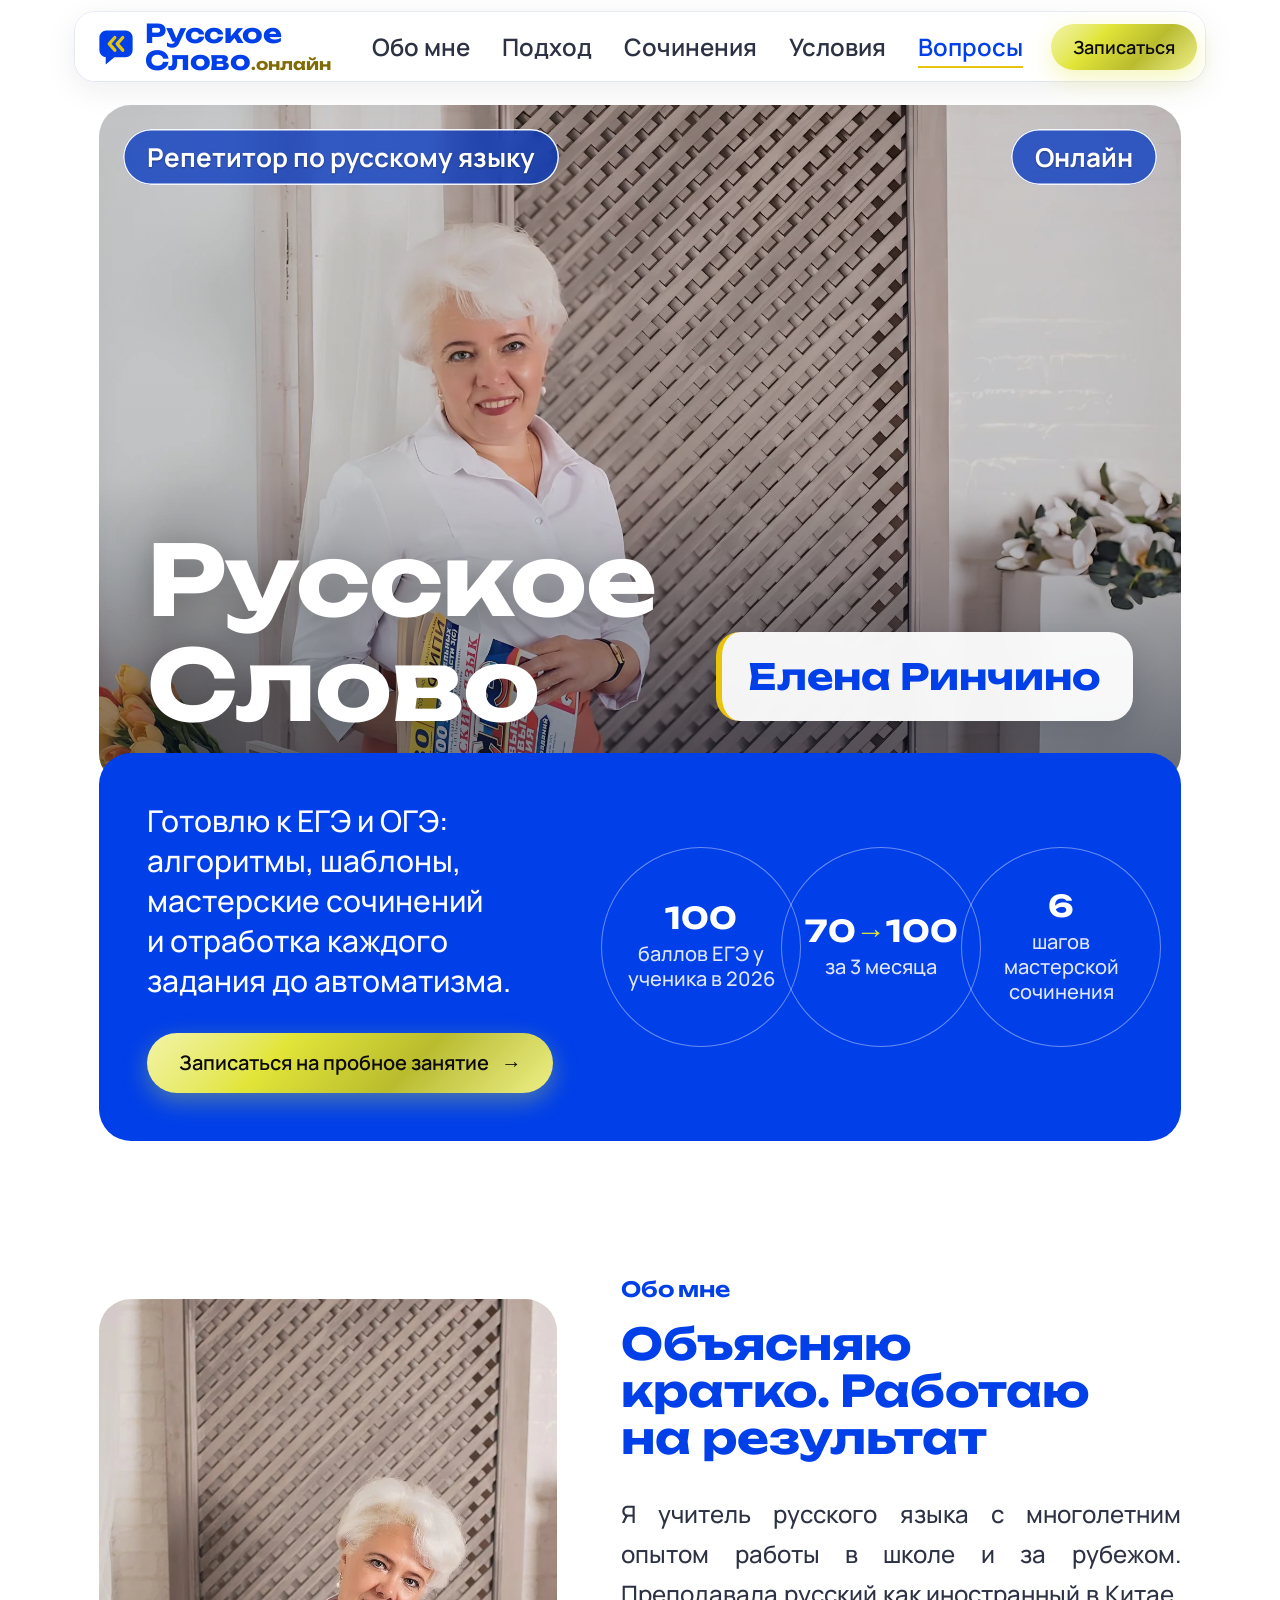
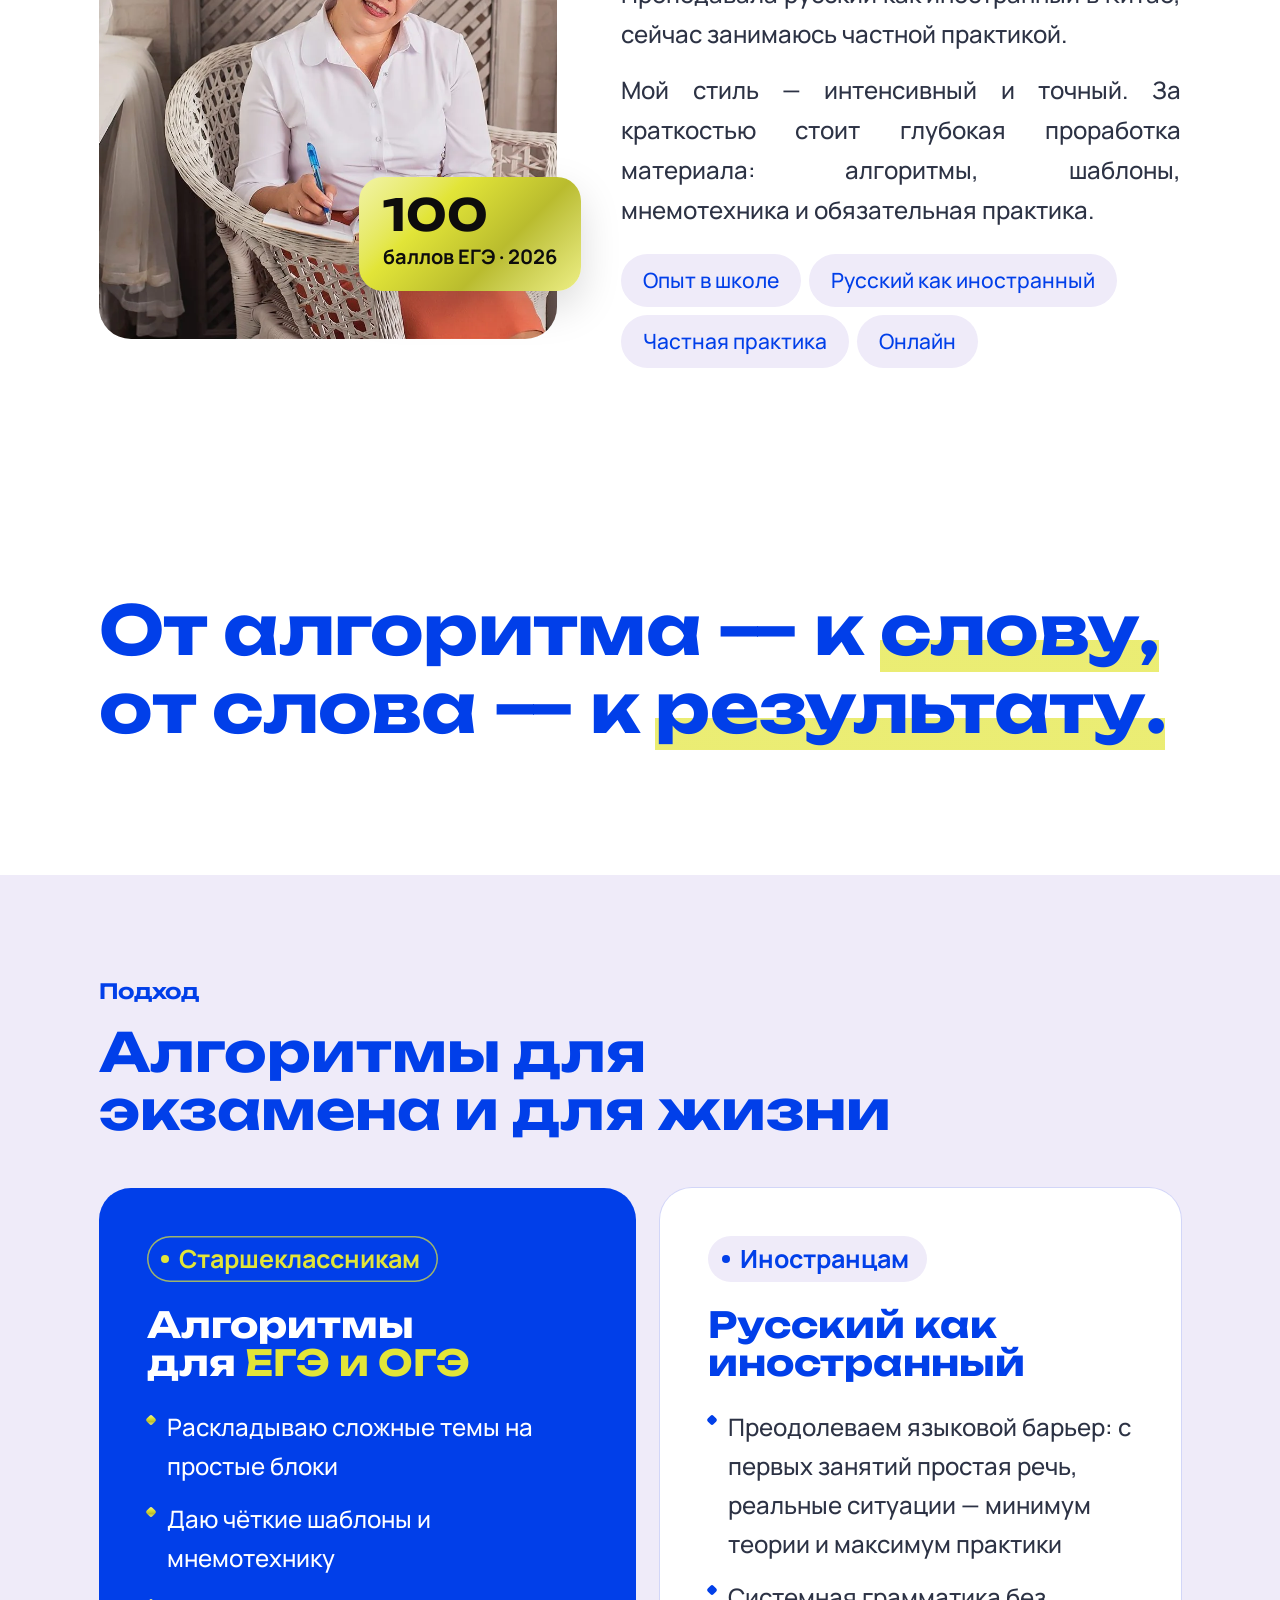
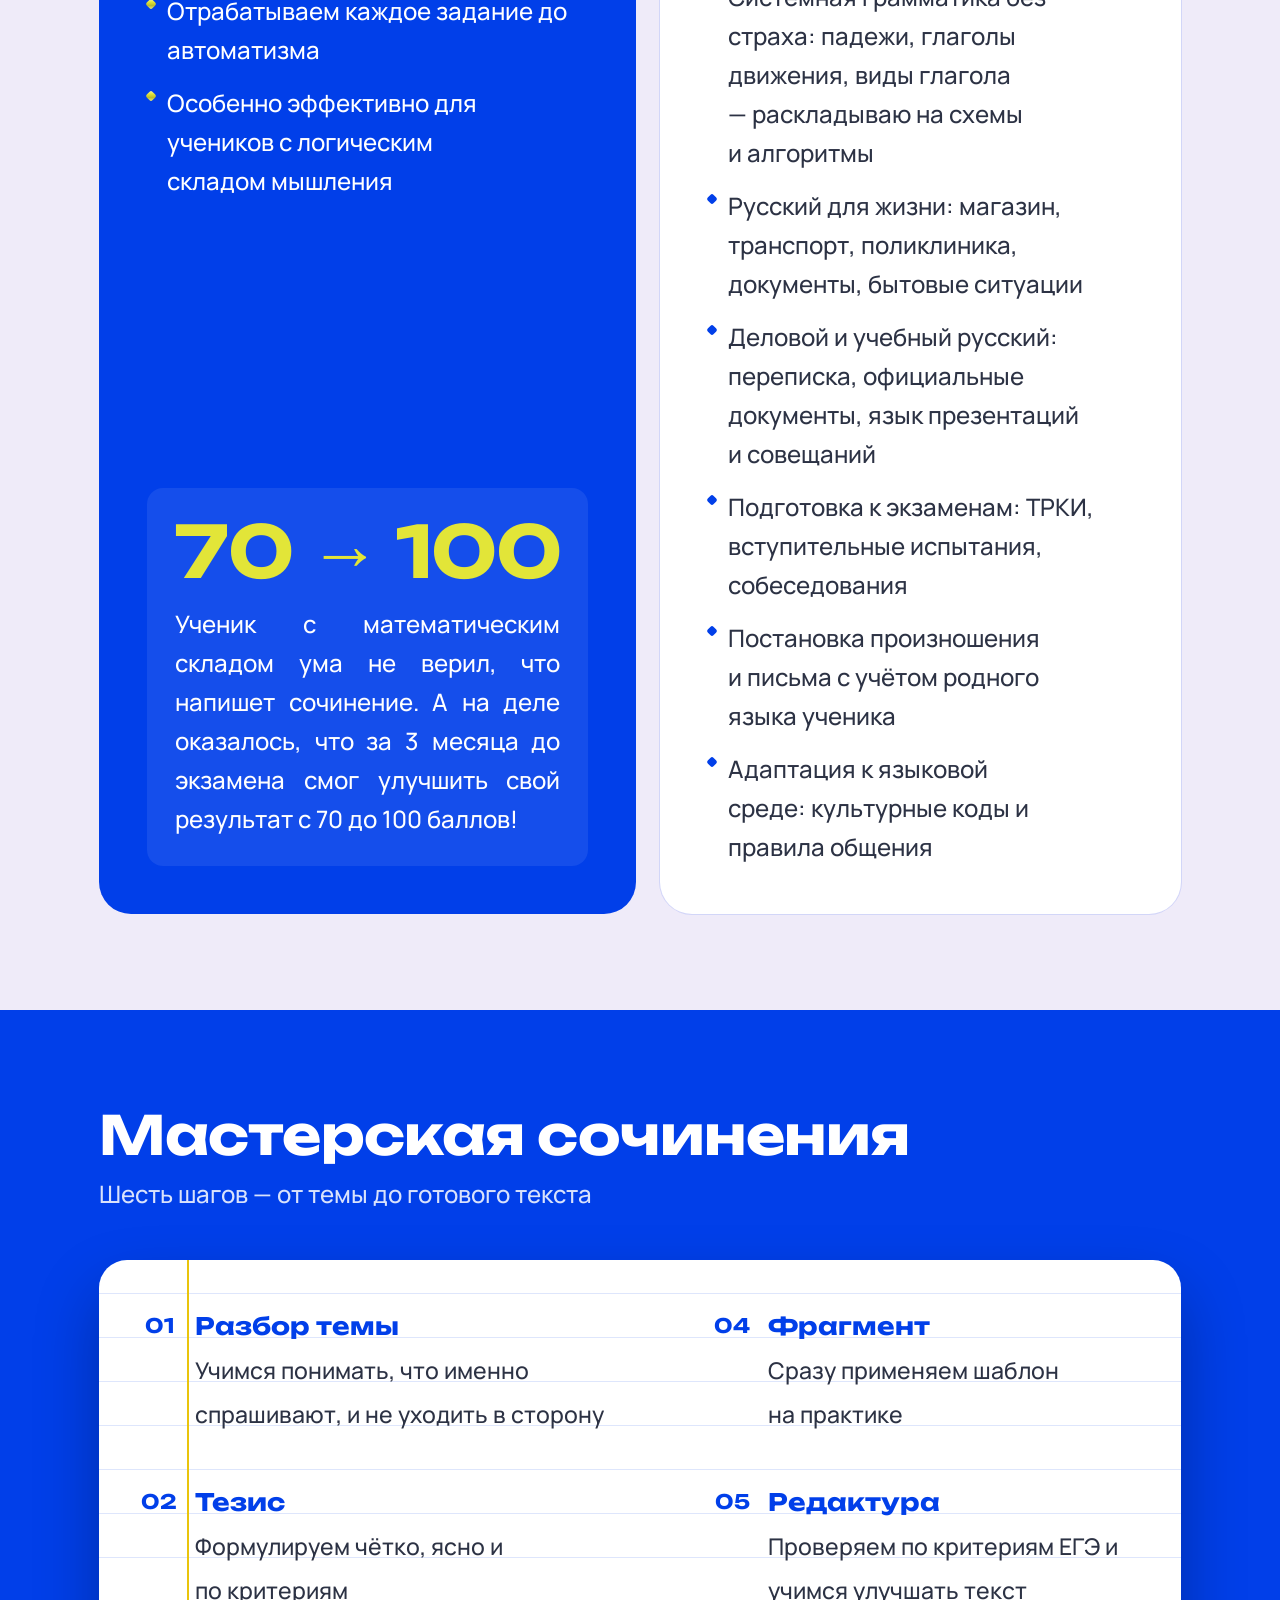
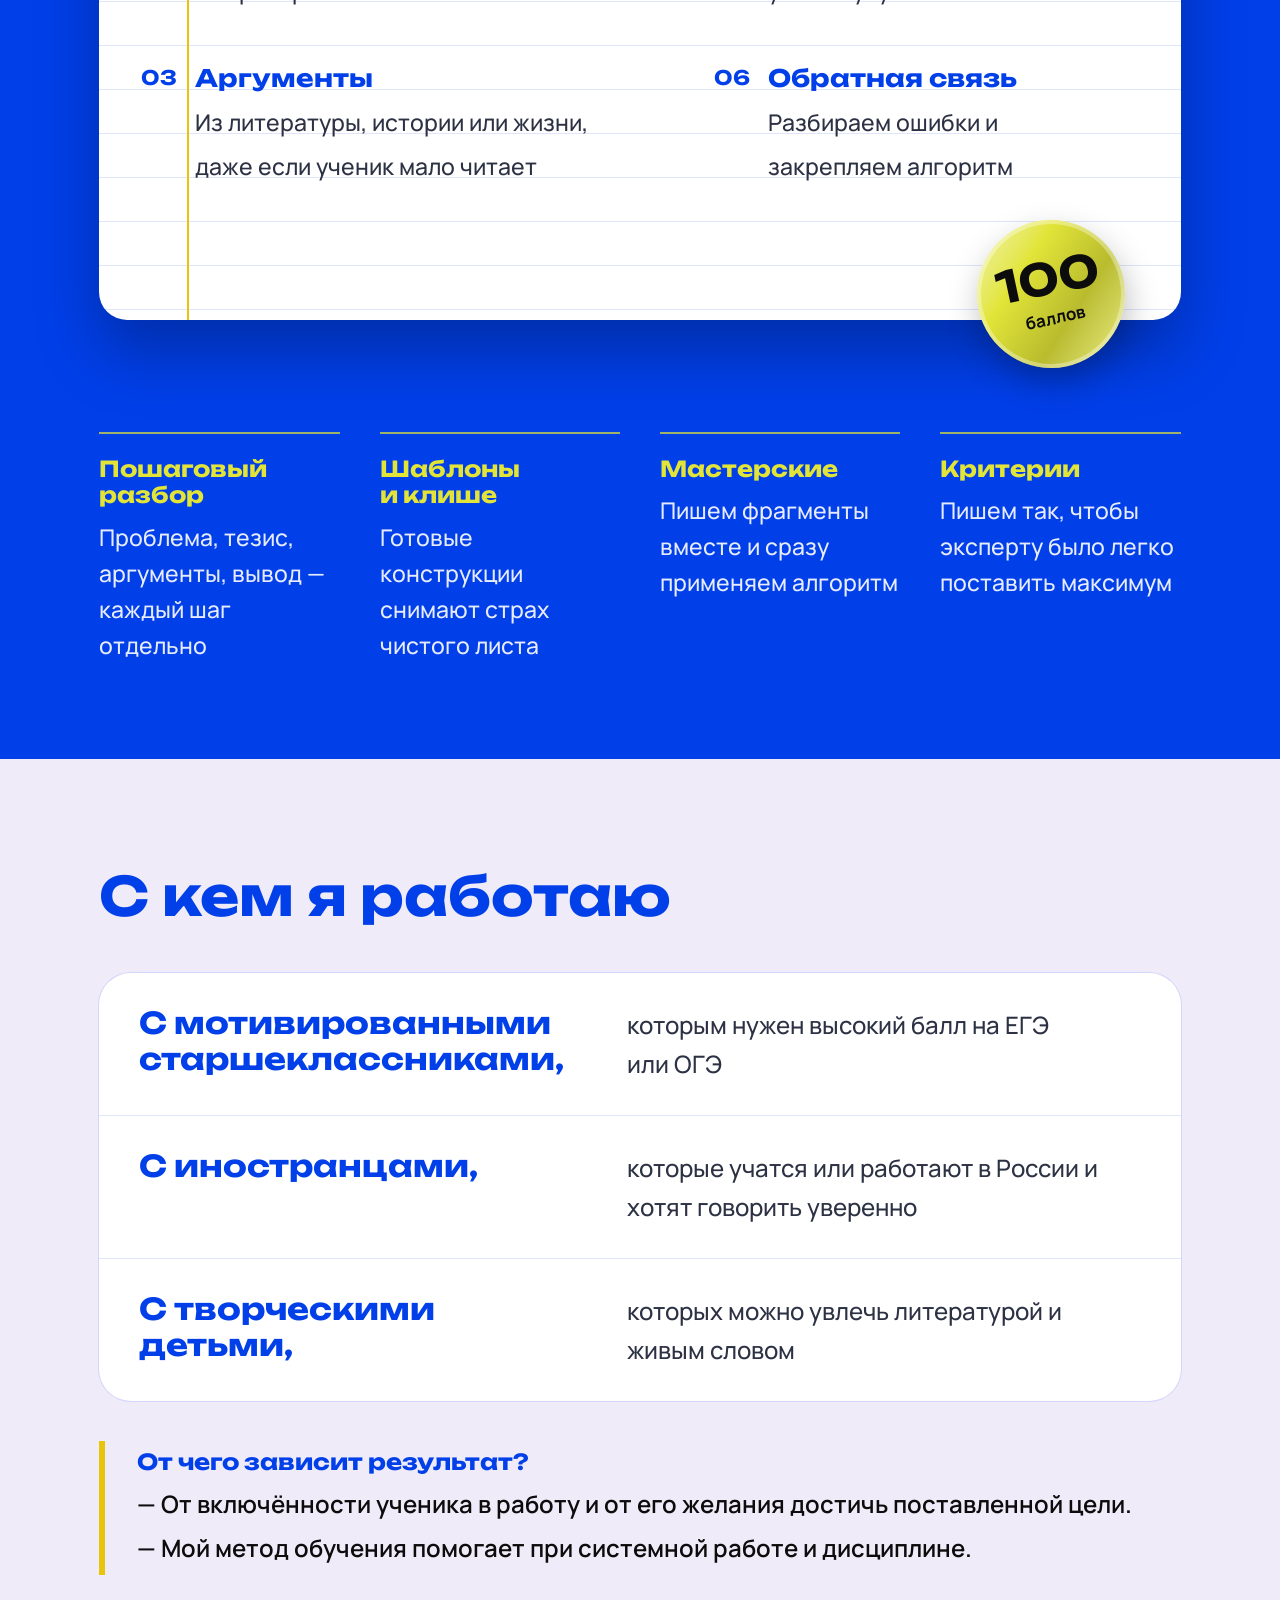
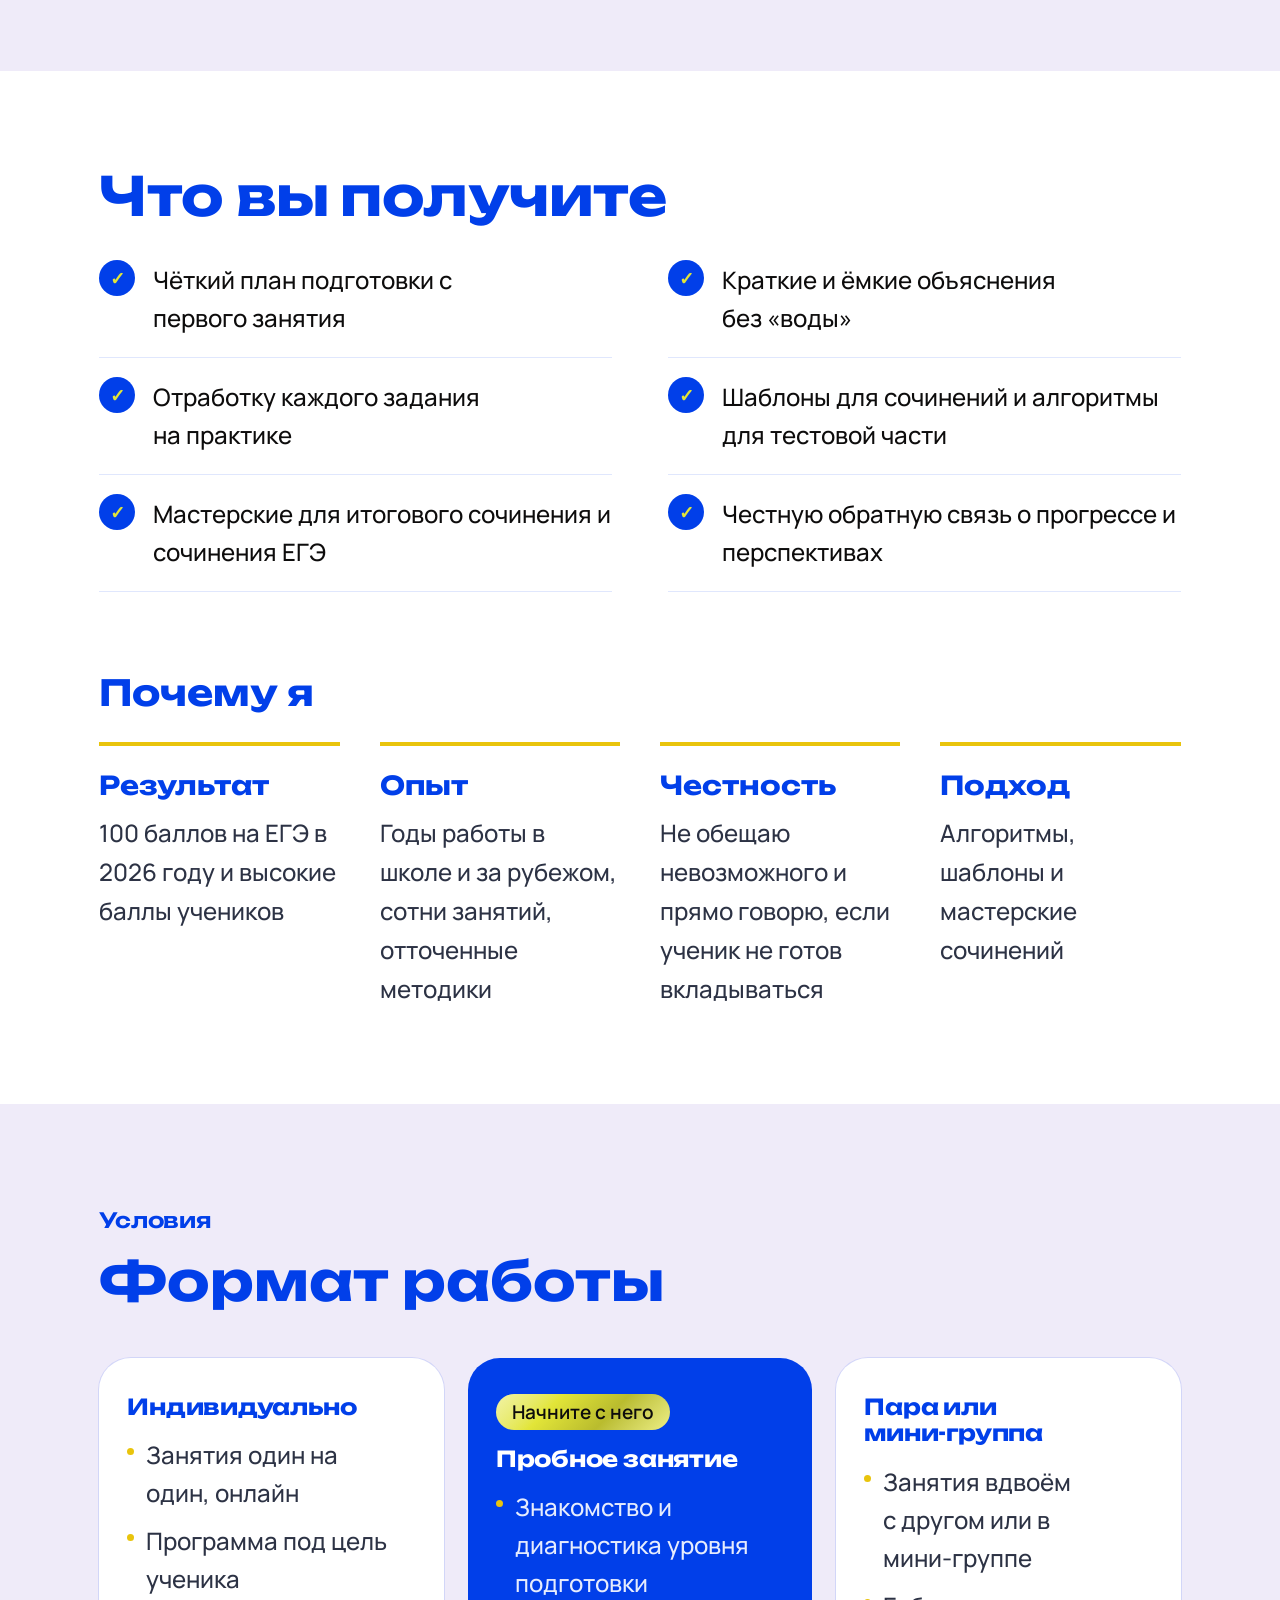
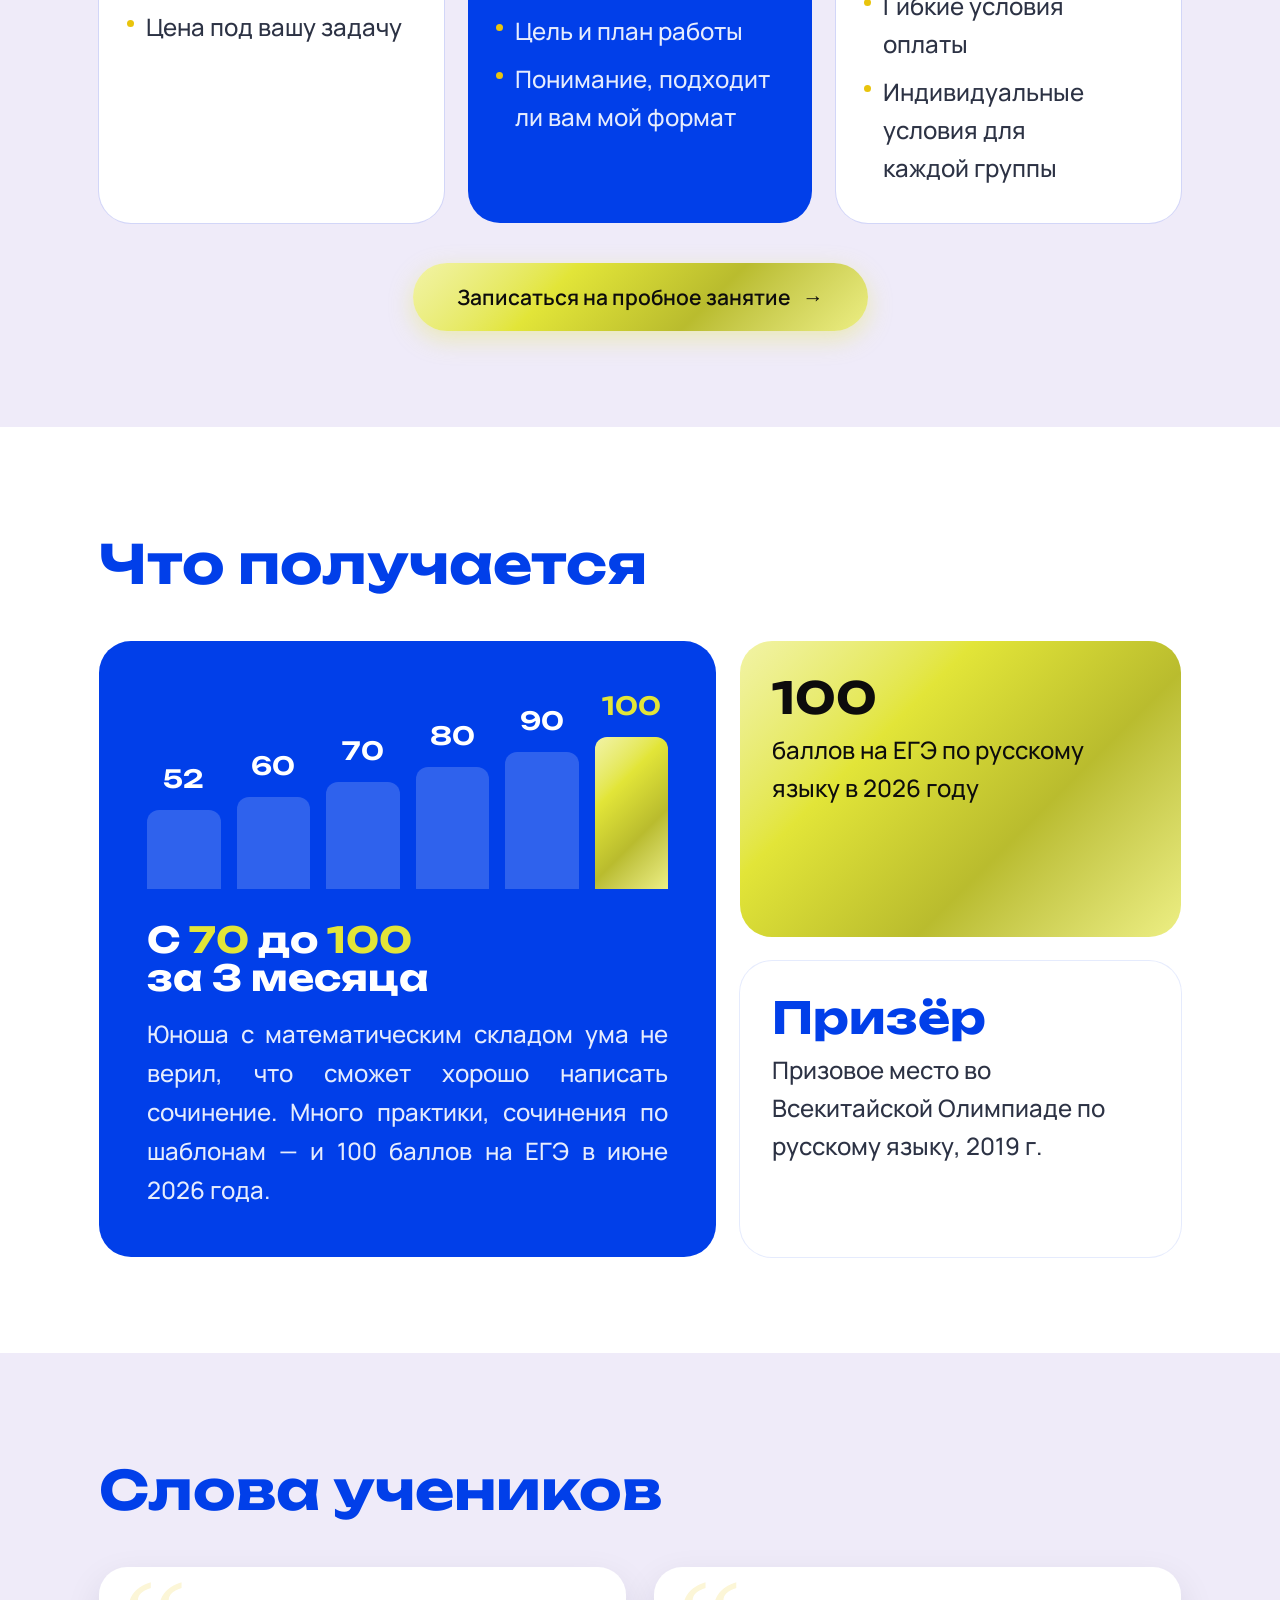
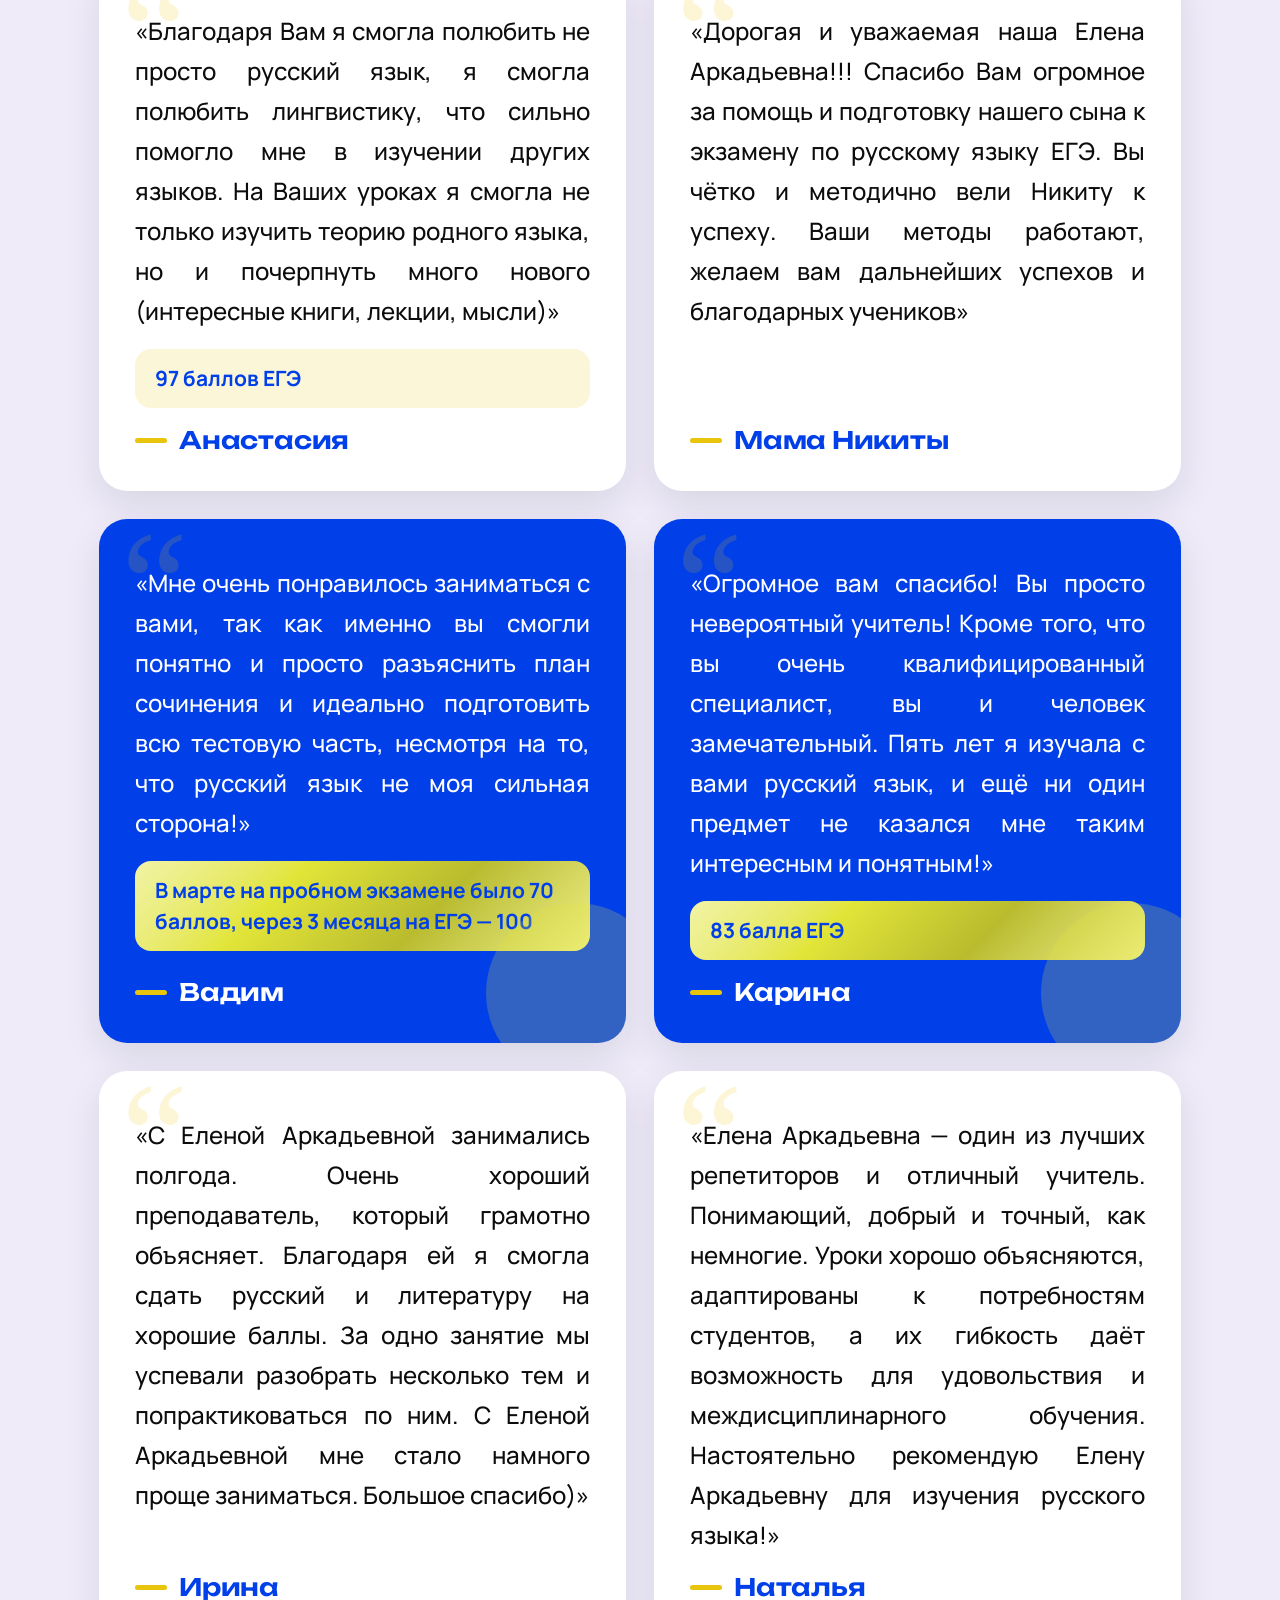
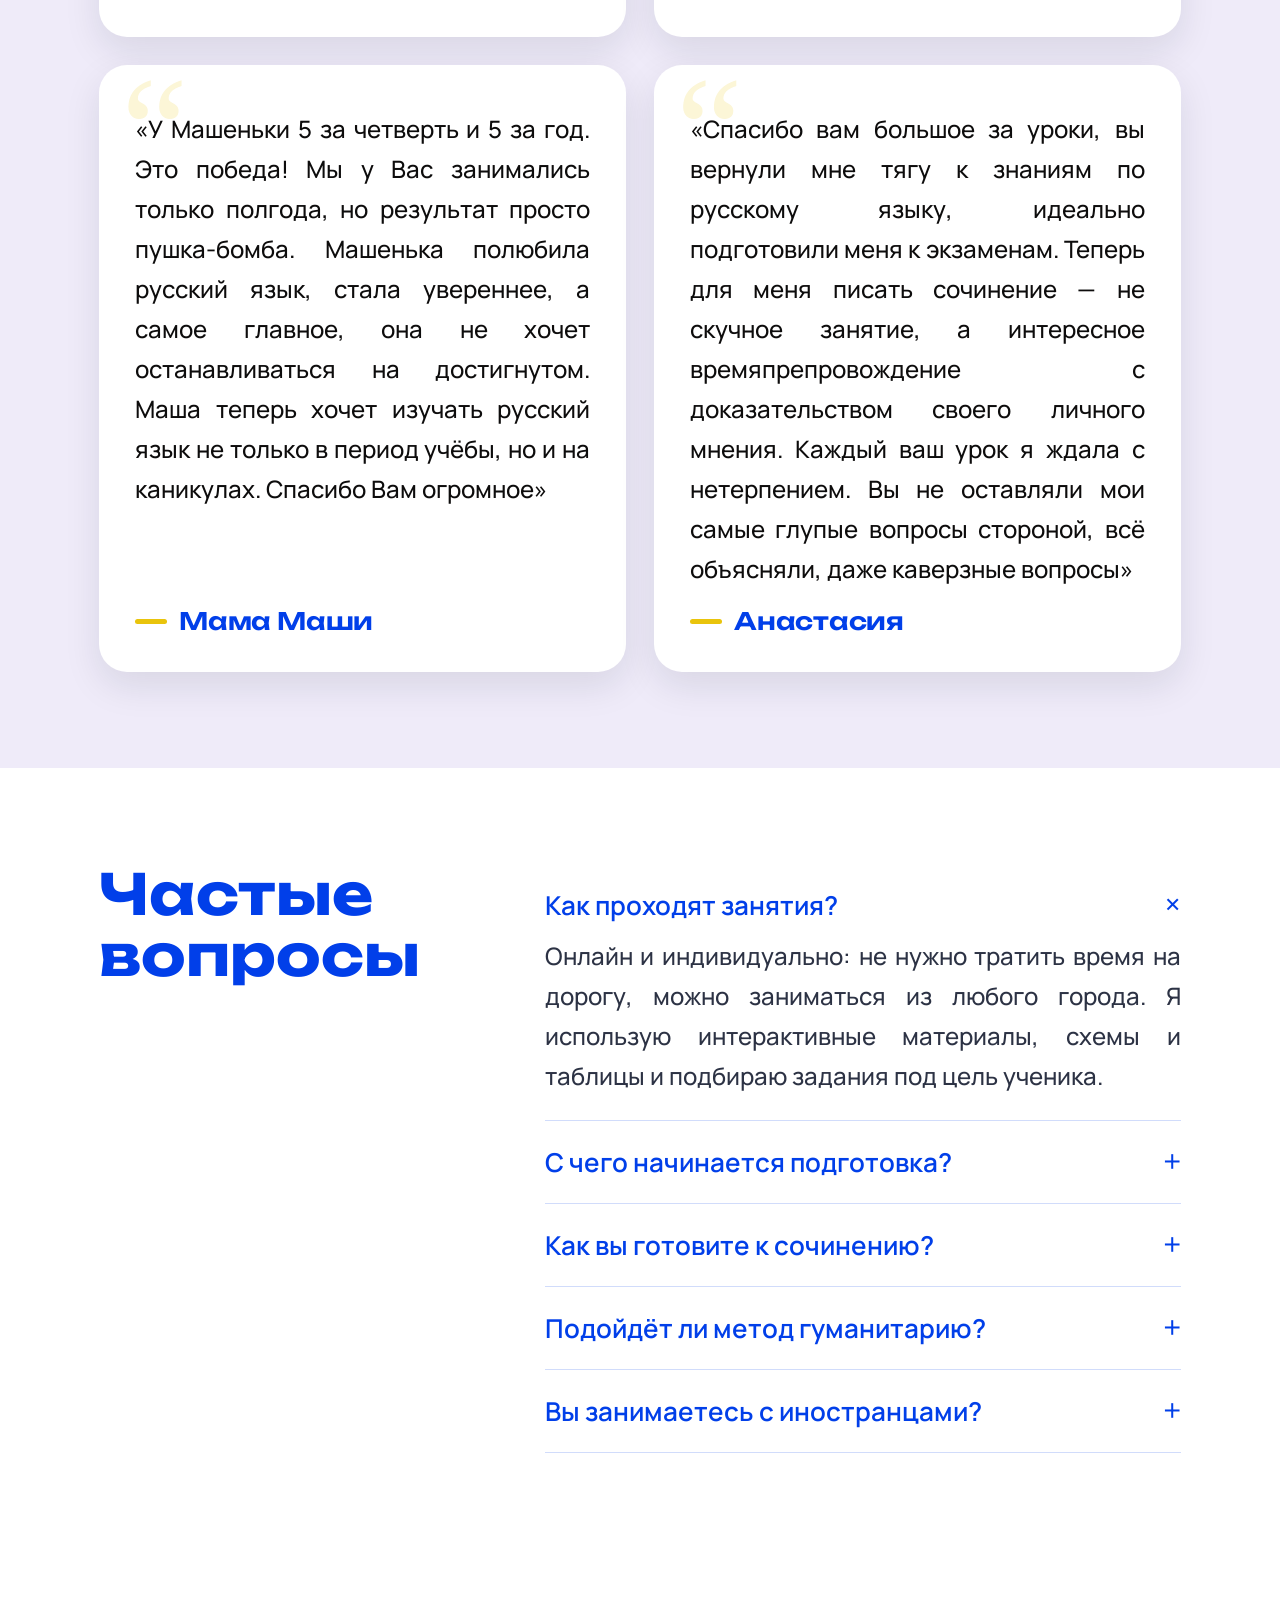
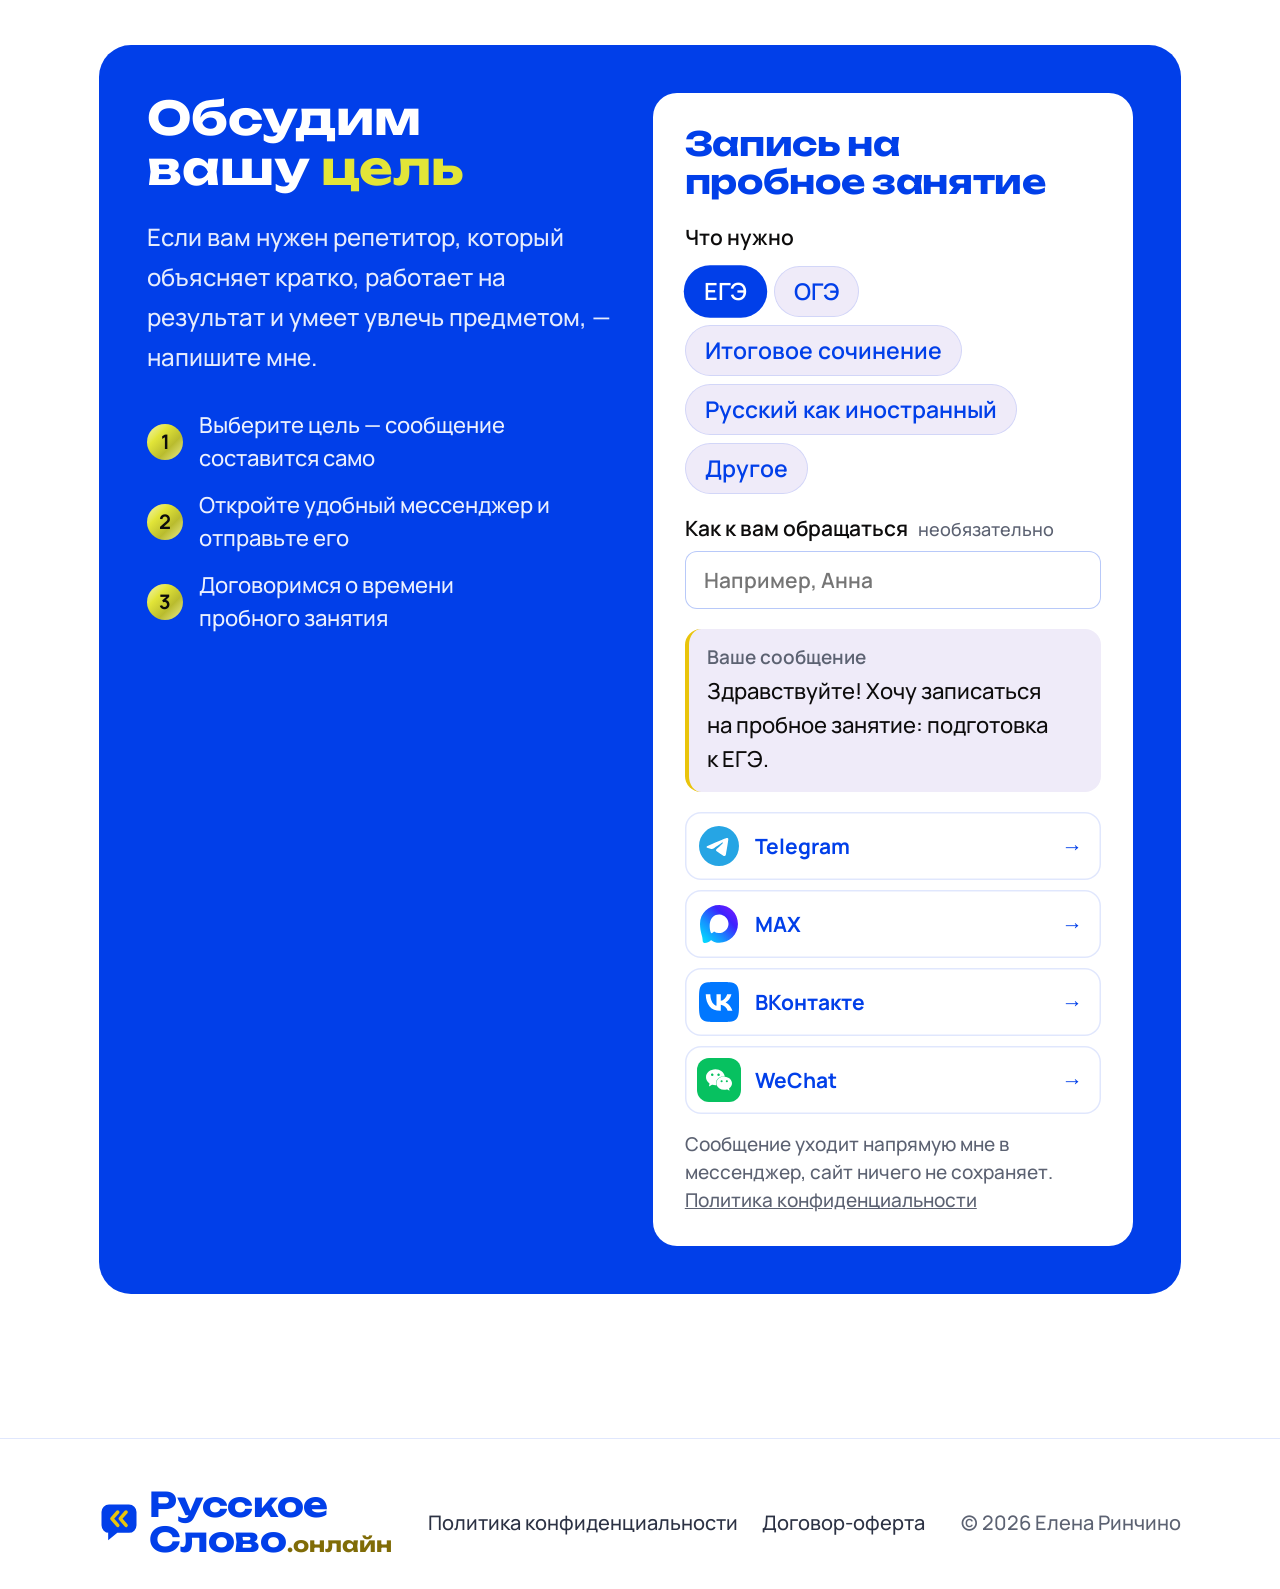
==== commit c8658fff: "Full-size WebP photos, link preview 1200x630, iPhone icon and favicon.ico, no hidden h1 text, price " ====
--- a/index.html
+++ b/index.html
@@ -13,13 +13,19 @@
 <meta property="og:title" content="Русское Слово — репетитор по русскому языку: ЕГЭ, ОГЭ, РКИ онлайн">
 <meta property="og:description" content="От алгоритма к слову, от слова к результату. Подготовка к ЕГЭ и ОГЭ онлайн, мастерские сочинений.">
 <meta property="og:locale" content="ru_RU">
-<meta property="og:image" content="https://russkoeslovo.online/img/photo2.jpg">
+<meta property="og:image" content="https://russkoeslovo.online/img/og.jpg">
+<meta property="og:image:width" content="1200">
+<meta property="og:image:height" content="630">
+<meta property="og:image:alt" content="Русское Слово — репетитор по русскому языку Елена Ринчино">
+<meta name="twitter:card" content="summary_large_image">
 <meta name="theme-color" content="#013FE9">
+<link rel="icon" href="favicon.ico" sizes="48x48">
 <link rel="icon" href="img/favicon.svg?v=2" type="image/svg+xml">
+<link rel="apple-touch-icon" href="img/apple-touch-icon.png">
 <script>document.documentElement.classList.add("js")</script>
 <link rel="stylesheet" href="css/site.css?v=20261127">
 <script type="application/ld+json">
-{"@context":"https://schema.org","@type":"Person","name":"Елена Ринчино","jobTitle":"Репетитор по русскому языку","url":"https://russkoeslovo.online/","knowsLanguage":["ru","en","zh"],"description":"Преподаватель русского языка: подготовка к ЕГЭ и ОГЭ онлайн, итоговое сочинение, русский как иностранный (РКИ). Мастерские сочинений, алгоритмы, 100 баллов ЕГЭ у ученика в 2026 году."}
+{"@context":"https://schema.org","@type":"Person","name":"Елена Ринчино","jobTitle":"Репетитор по русскому языку","url":"https://russkoeslovo.online/","knowsLanguage":["ru","zh"],"description":"Преподаватель русского языка: подготовка к ЕГЭ и ОГЭ онлайн, итоговое сочинение, русский как иностранный (РКИ). Мастерские сочинений, алгоритмы, 100 баллов ЕГЭ у ученика в 2026 году."}
 </script>
 <script type="application/ld+json">
 {"@context":"https://schema.org","@type":"FAQPage","mainEntity":[
@@ -44,9 +50,9 @@
 <main id="main">
 
 <section class="wrap h-ov" aria-labelledby="h1">
-  <div class="ph"><img src="img/photo2.webp?v=1" alt="Елена Ринчино, репетитор по русскому языку" fetchpriority="high">
+  <div class="ph"><img src="img/photo2.webp?v=2" alt="Елена Ринчино, репетитор по русскому языку" fetchpriority="high">
     <div class="tags"><span>Репетитор по русскому языку</span><span>Онлайн</span></div>
-    <h1 id="h1" class="disp">Русское<br>Слово<span class="sr-only"> — репетитор по русскому языку онлайн, подготовка к ЕГЭ, ОГЭ и итоговому сочинению</span></h1>
+    <h1 id="h1" class="disp">Русское<br>Слово</h1>
     <div class="hello"><b>Елена Ринчино</b></div></div>
   <div class="panel"><div class="pl"><p>Готовлю к ЕГЭ и ОГЭ: алгоритмы, шаблоны, мастерские сочинений и отработка каждого задания до автоматизма.</p>
     <a class="btn pri" href="#contact">Записаться на пробное занятие <span class="ar" aria-hidden="true">→</span></a></div>
@@ -54,7 +60,7 @@
 </section>
 
 <section class="sec" id="about"><div class="wrap about rv">
-  <div class="ph"><img src="img/photo1.webp?v=1" alt="Елена Ринчино с пособием для подготовки к ЕГЭ" loading="lazy"><div class="badge"><b>100</b><span>баллов ЕГЭ · 2026</span></div></div>
+  <div class="ph"><img src="img/photo1.webp?v=2" alt="Елена Ринчино с пособием для подготовки к ЕГЭ" loading="lazy"><div class="badge"><b>100</b><span>баллов ЕГЭ · 2026</span></div></div>
   <div class="txt"><span class="eyb">Обо мне</span><h2>Объясняю кратко. Работаю на результат</h2>
     <p class="pretty">Я учитель русского языка с многолетним опытом работы в школе и за рубежом. Преподавала русский как иностранный в Китае, сейчас занимаюсь частной практикой.</p>
     <p class="pretty">Мой стиль — интенсивный и точный. За краткостью стоит глубокая проработка материала: алгоритмы, шаблоны, мнемотехника и обязательная практика.</p>
--- a/css/site.css
+++ b/css/site.css
@@ -24,7 +24,6 @@
 .skip{position:absolute;left:16px;top:-64px;z-index:100;padding:12px 16px;border-radius:12px;background:var(--p);color:#fff;font-weight:600}
 .skip:focus{top:16px}
 :focus-visible{outline:3px solid var(--hl);outline-offset:3px;border-radius:4px}
-.sr-only{position:absolute;width:1px;height:1px;margin:-1px;padding:0;overflow:hidden;clip:rect(0 0 0 0);white-space:nowrap;border:0}
 .eyb{font-family:var(--disp);font-weight:600;letter-spacing:-.01em;font-size:21px;line-height:40px;color:var(--p)}
 
 /* логотип */
@@ -550,6 +549,7 @@
 @media (min-width:1101px) and (max-width:1360px){ /* только ноутбук: на планшете и телефоне блок записи в одну колонку */
   .fin{grid-template-columns:minmax(0,1fr) minmax(0,480px);gap:40px;padding:48px}.fin .lead{text-align:left}
   .fin h2{font-size:clamp(36px,3.6vw,68px)} /* иначе «Обсудим вашу цель» не помещался рядом с формой */
+  .pc{padding:36px 28px}.pc h3{font-size:22px} /* «Индивидуально» не влезало в узкую карточку цены */
 }
 @media (max-width:1360px){
   .ess-hd{grid-template-columns:1fr;gap:12px}.ess-hd p{justify-self:start;text-align:left;max-width:none} /* подпись «Мастерской» под заголовком, а не в узкой колонке */
